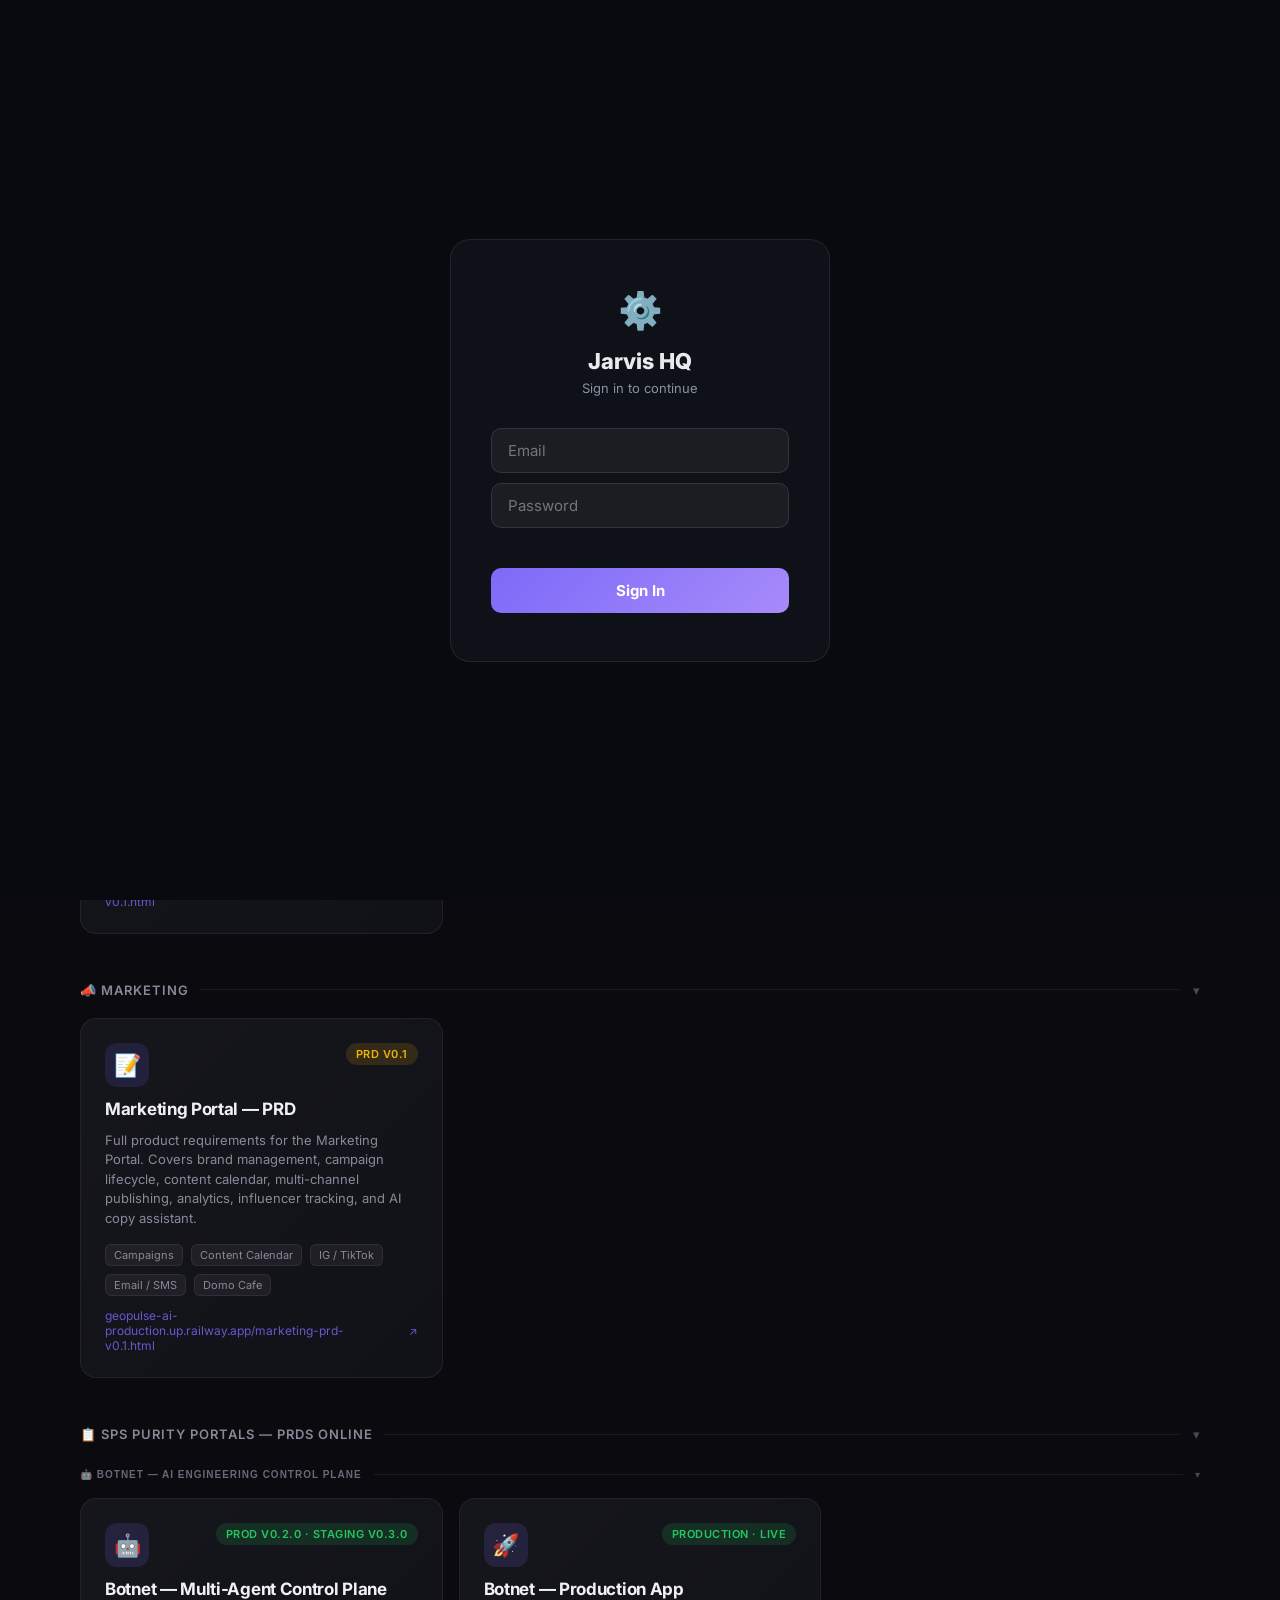
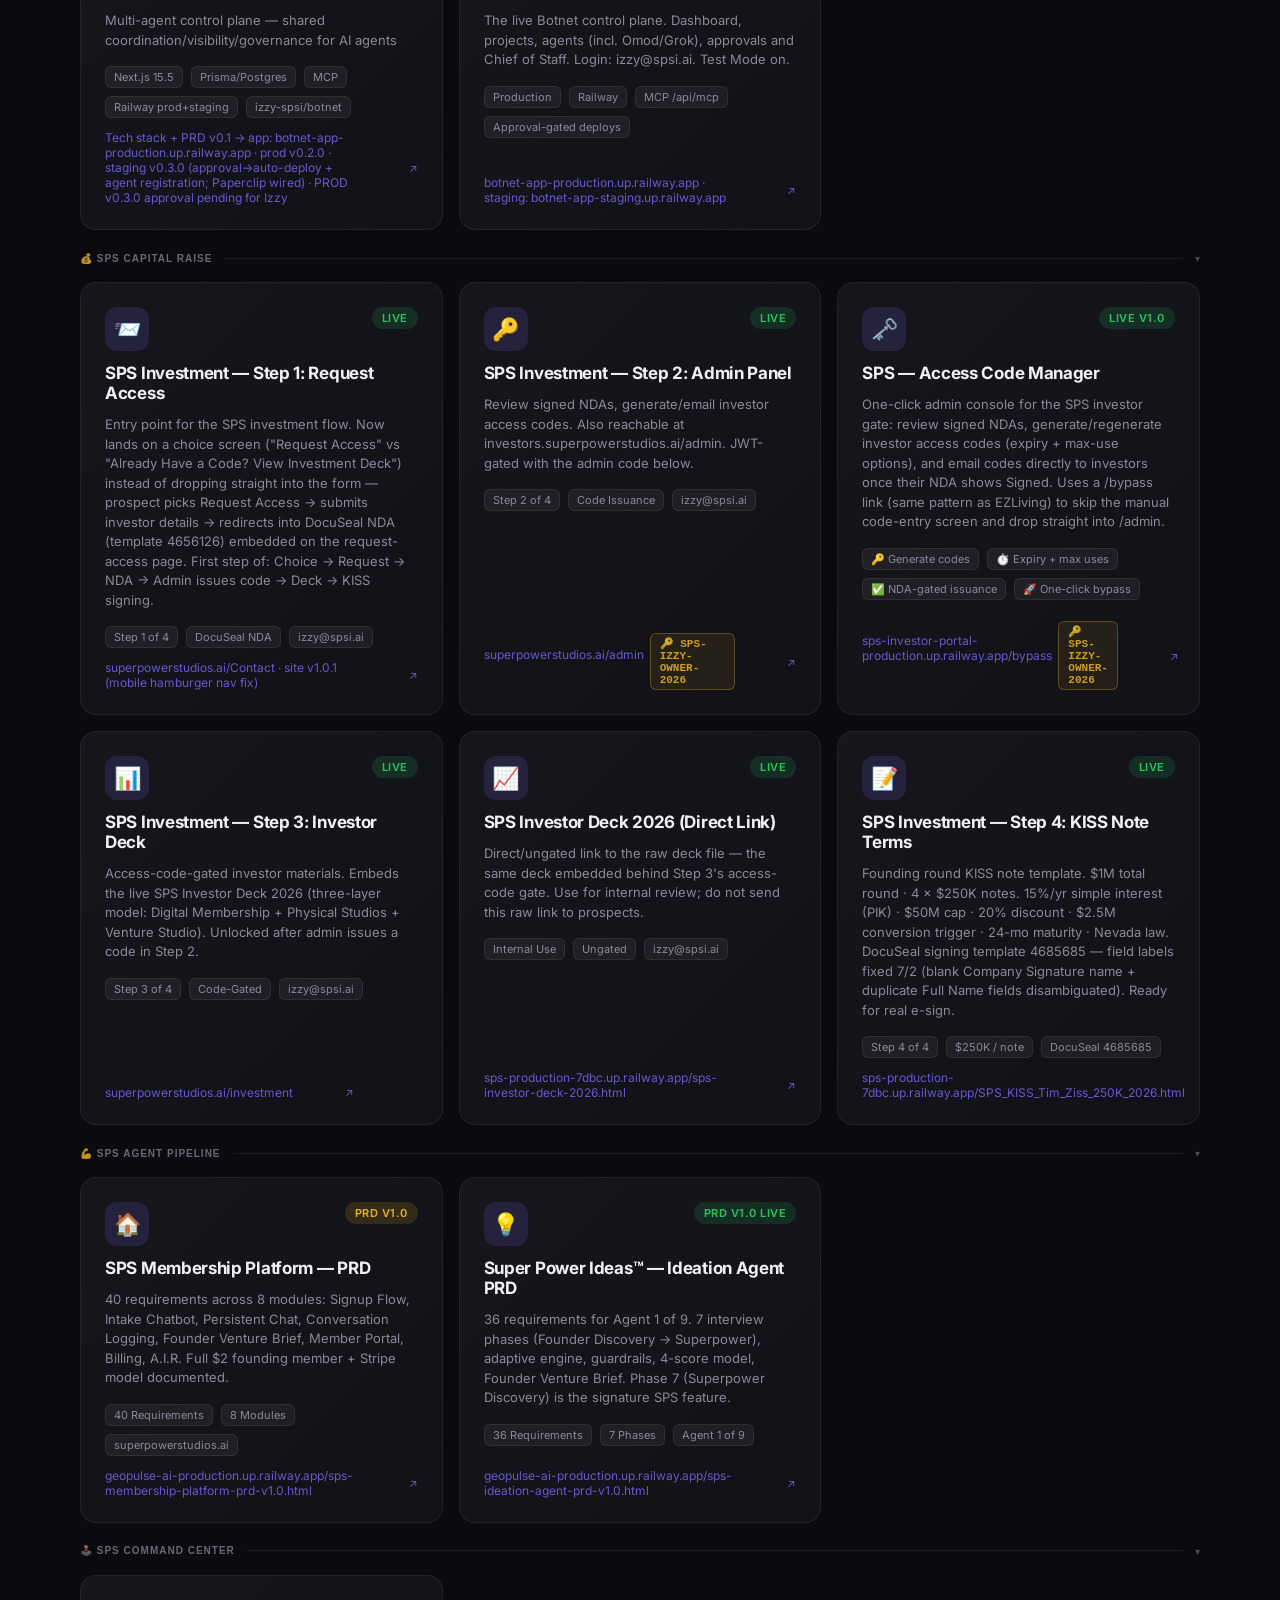
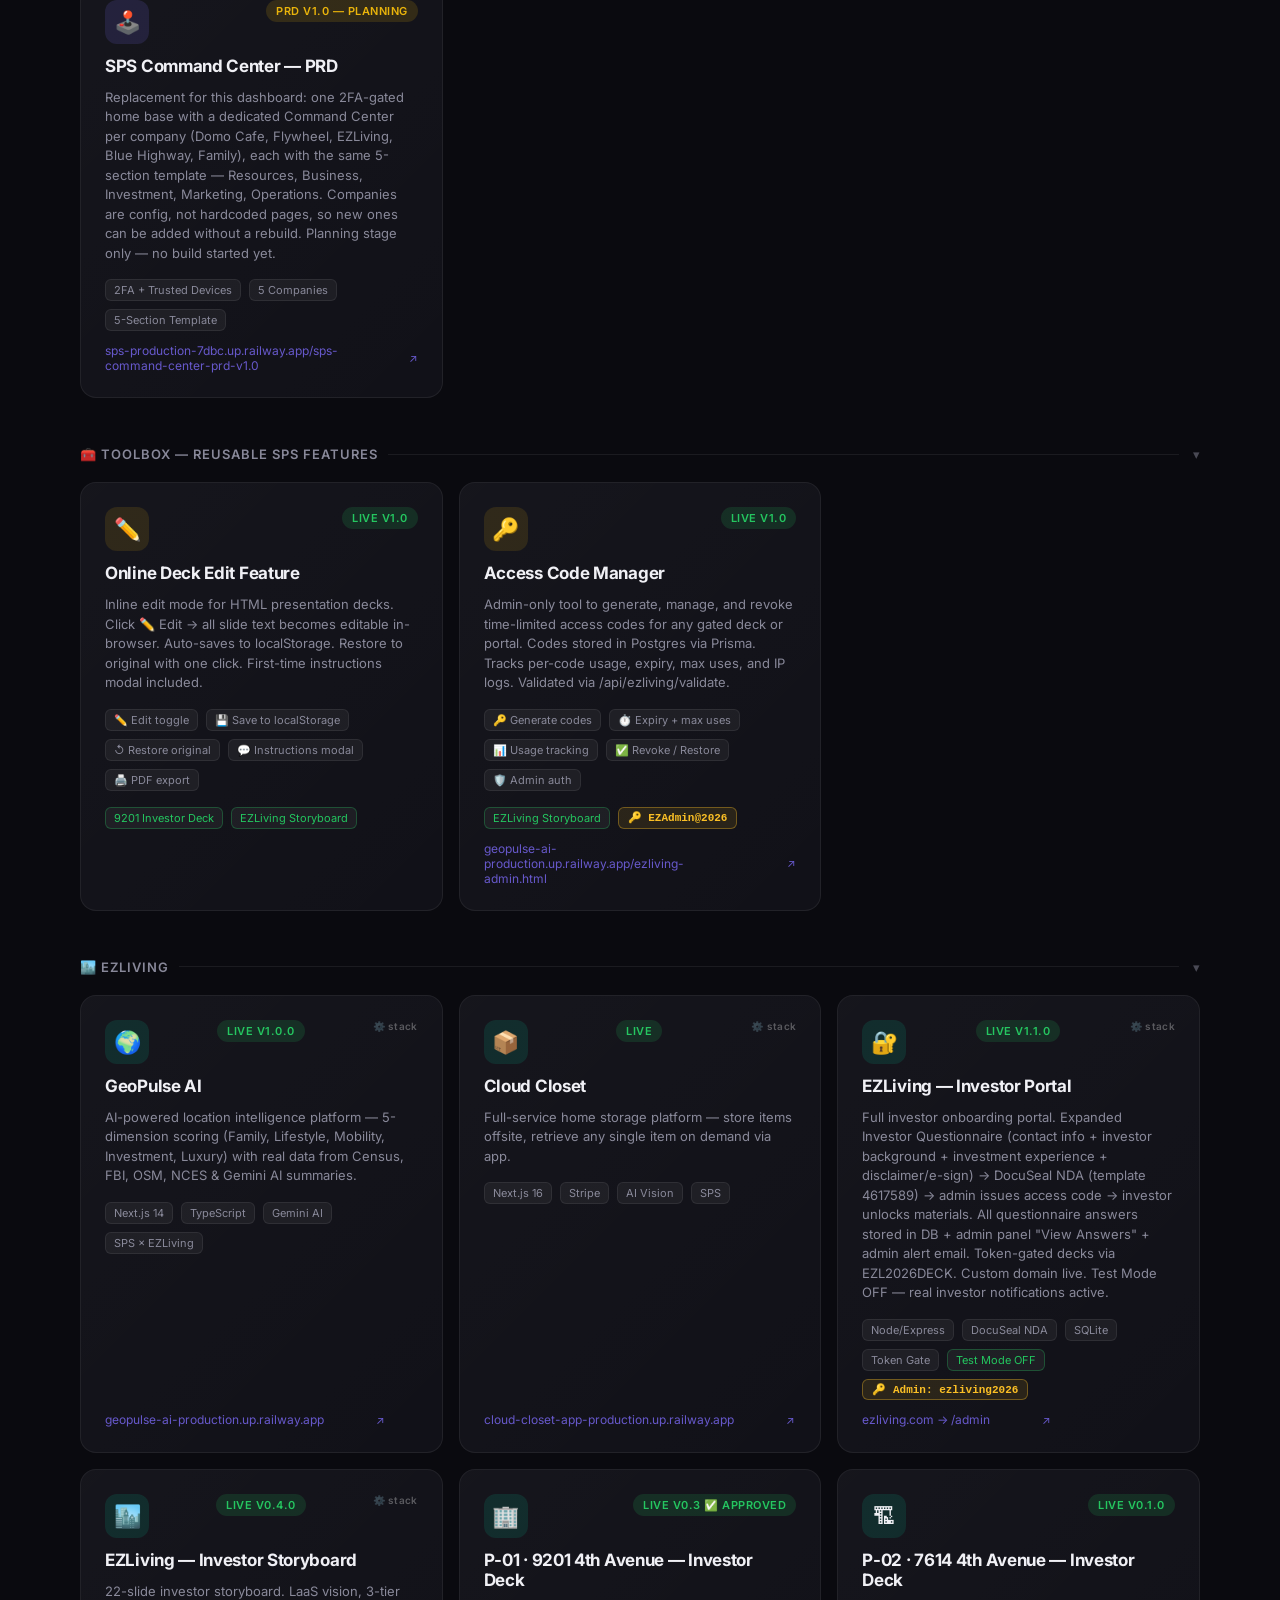
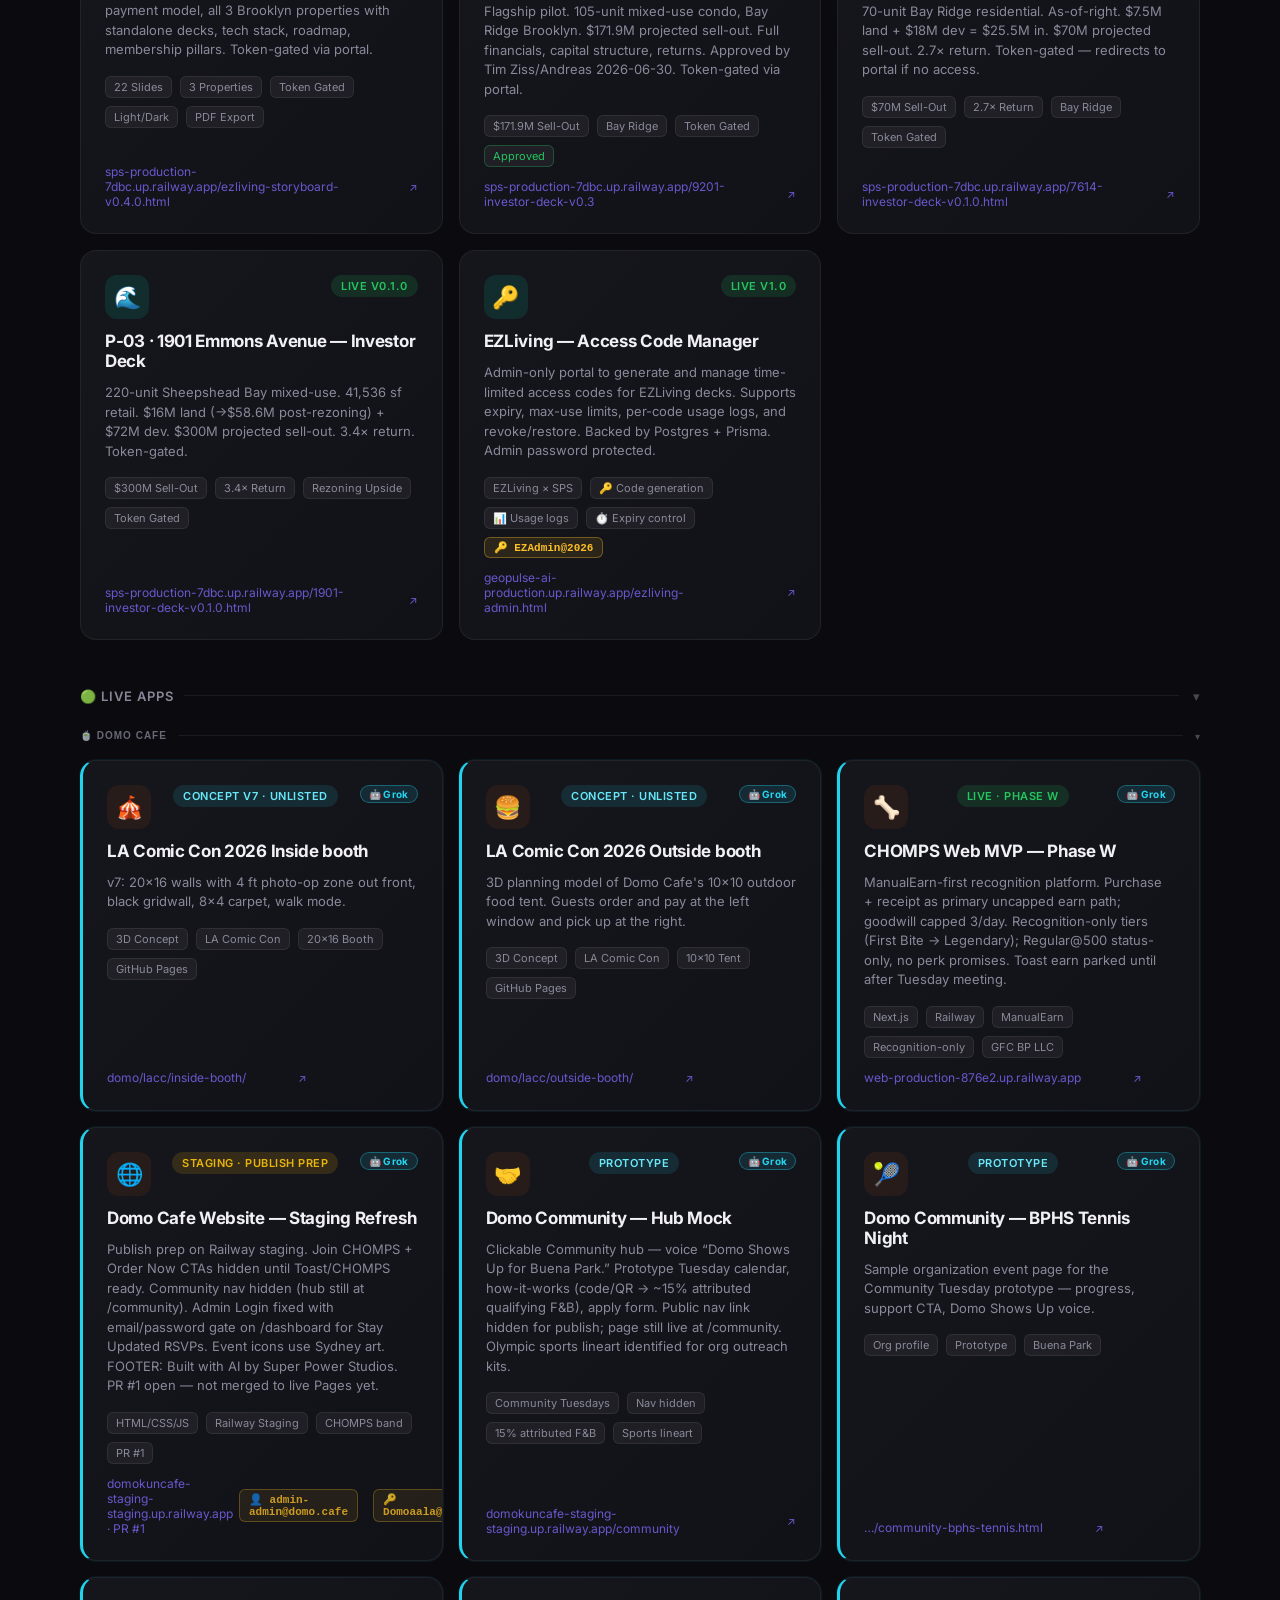
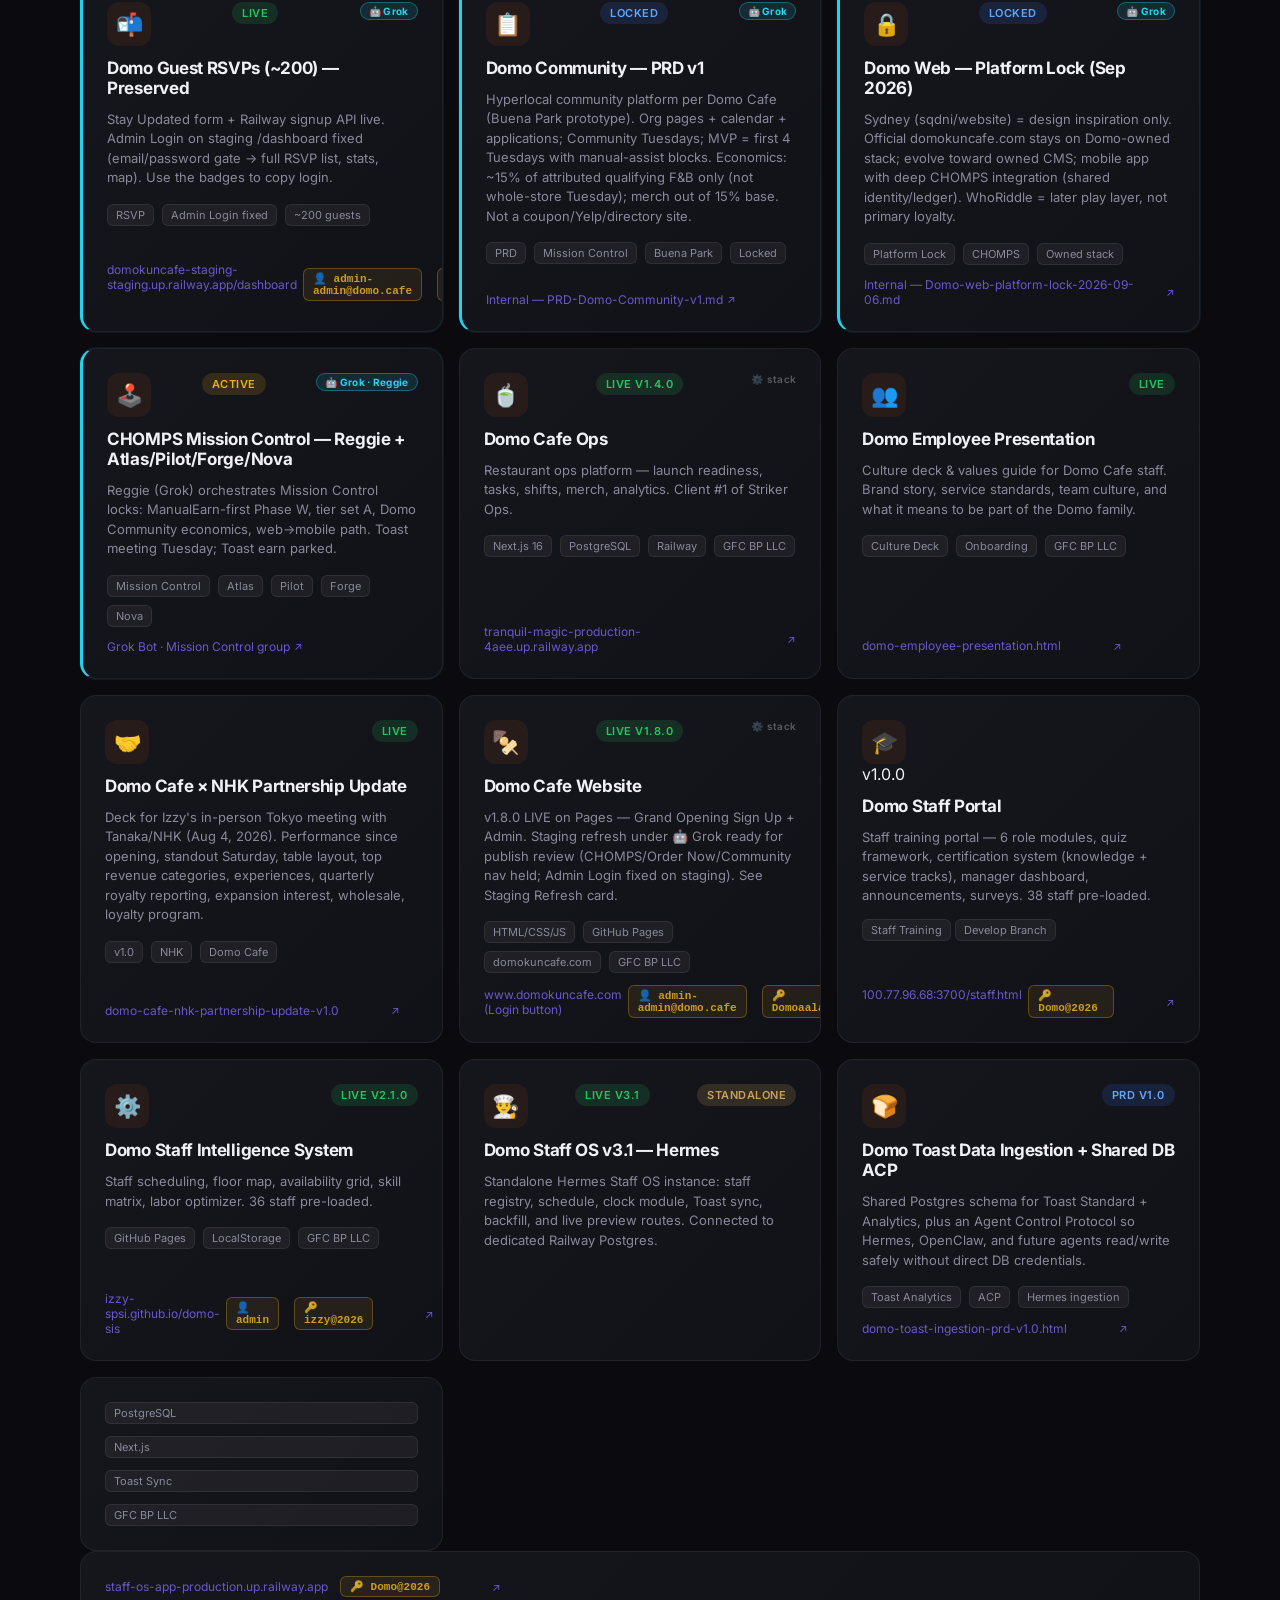
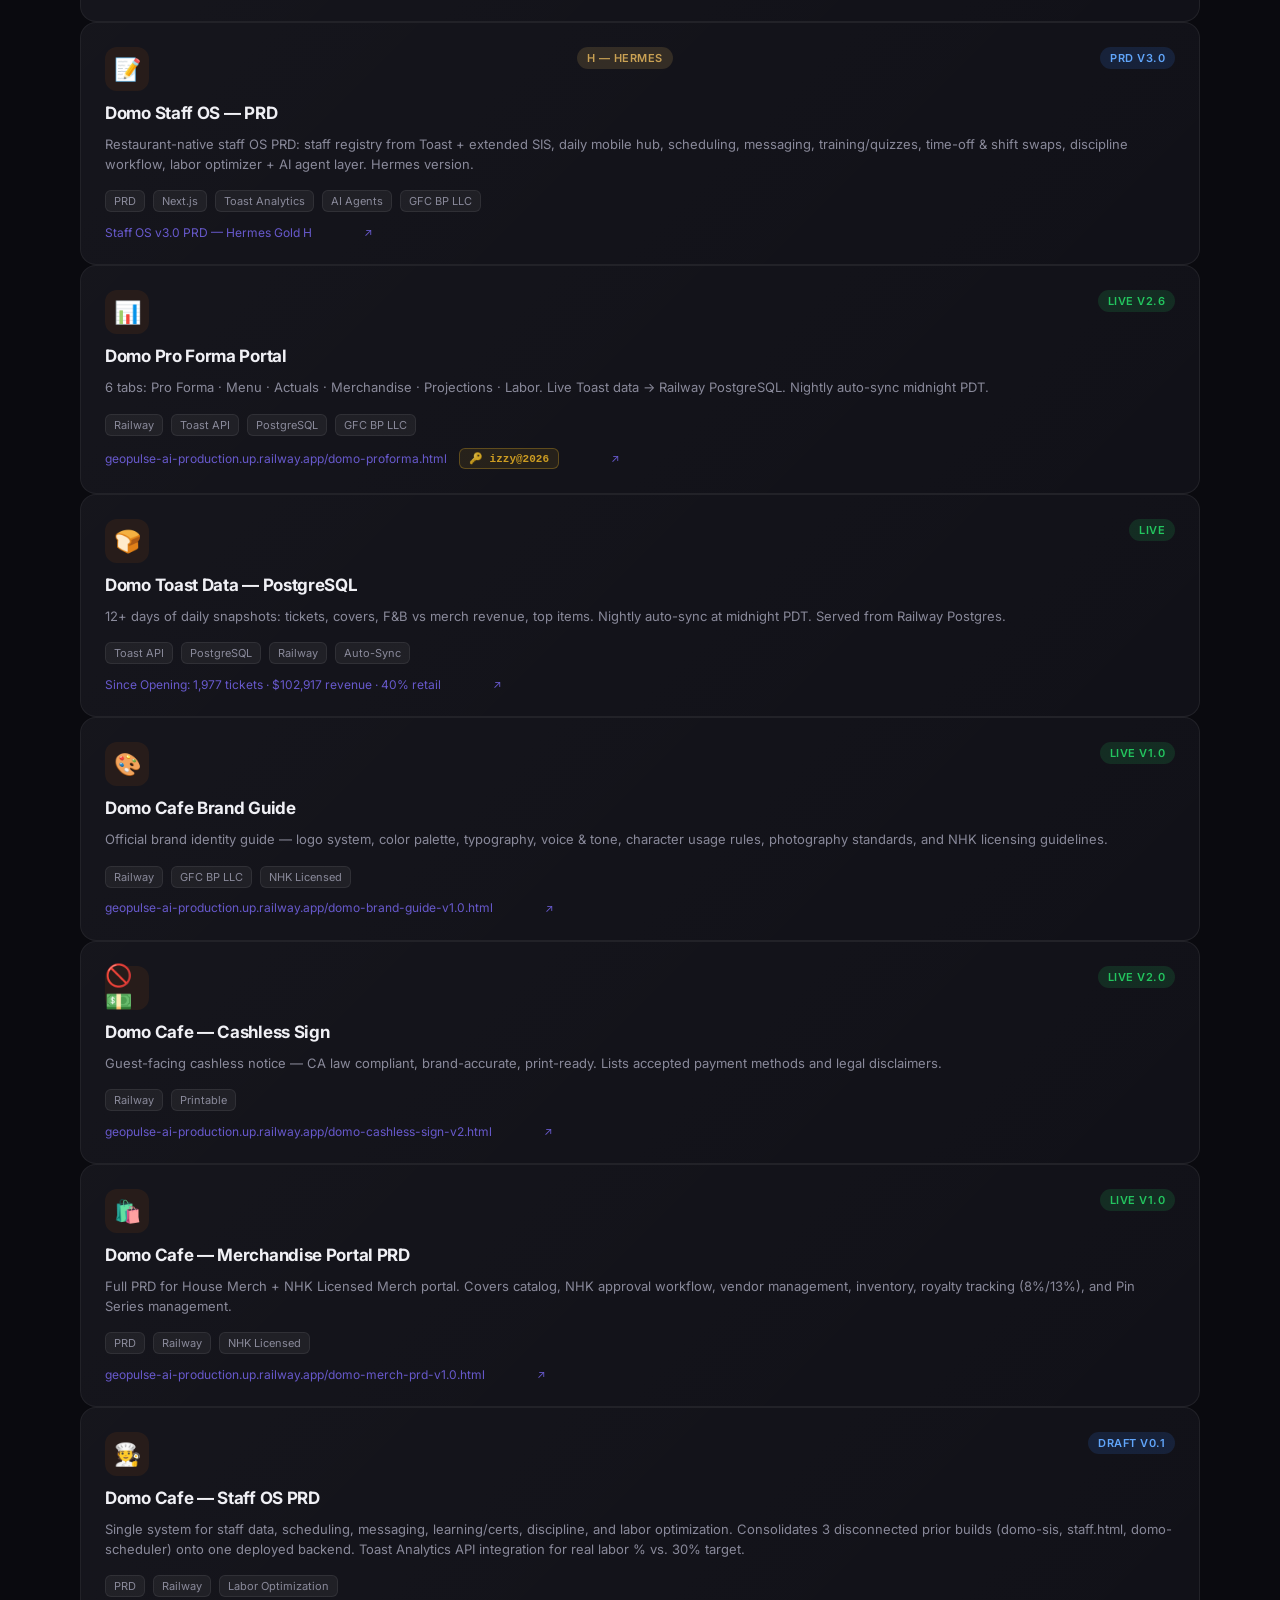
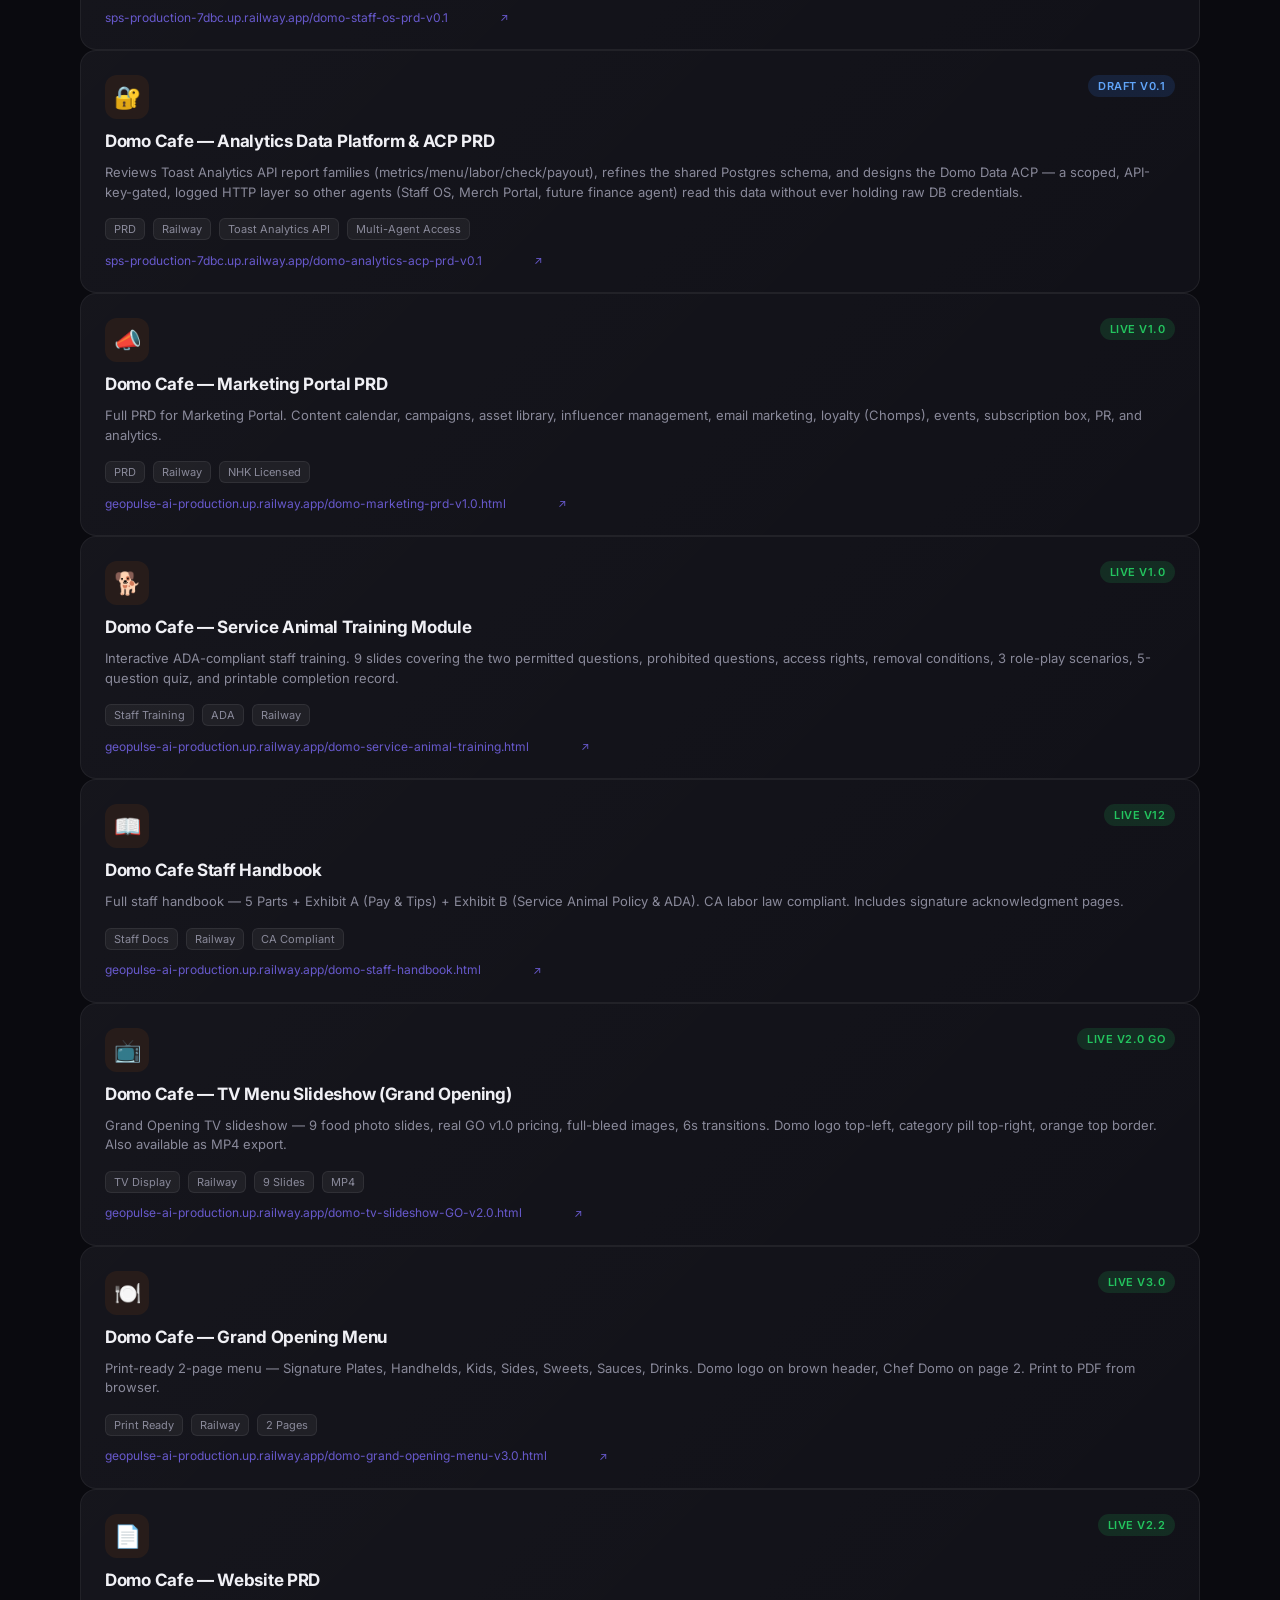
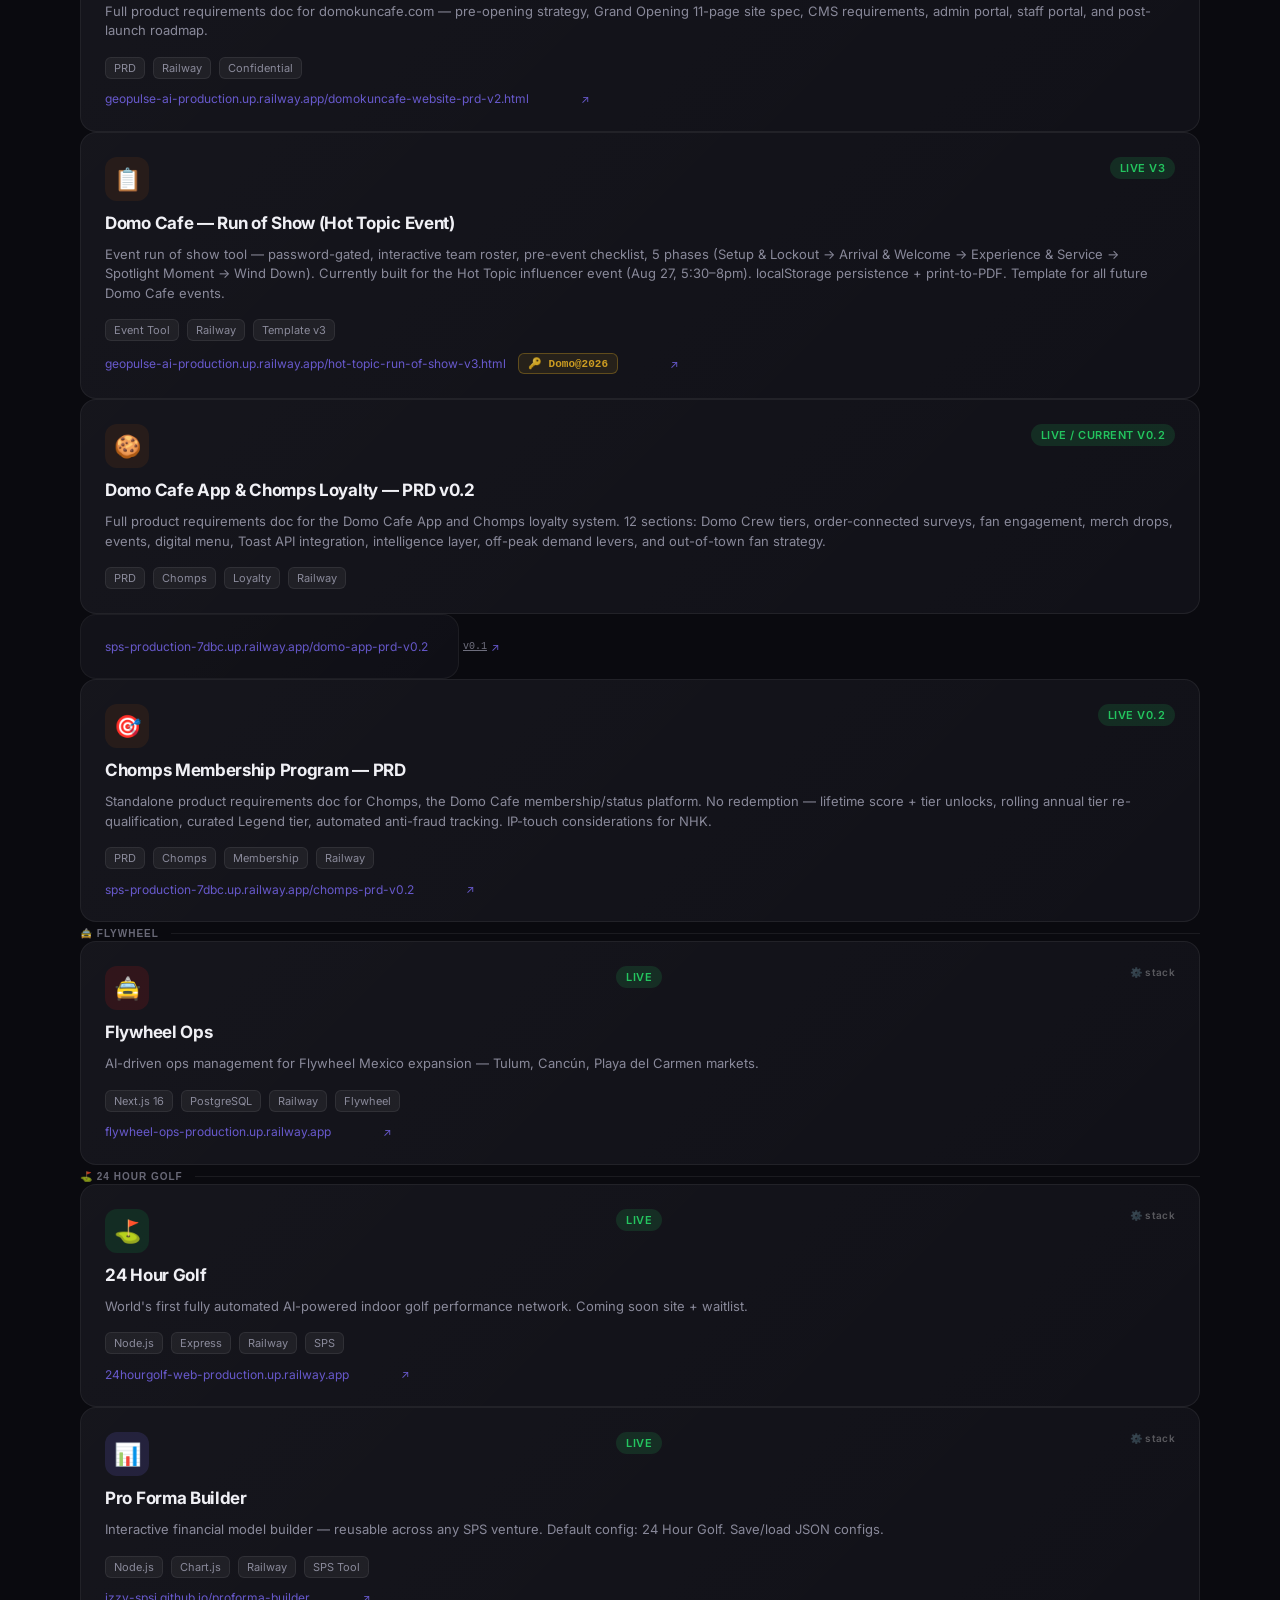
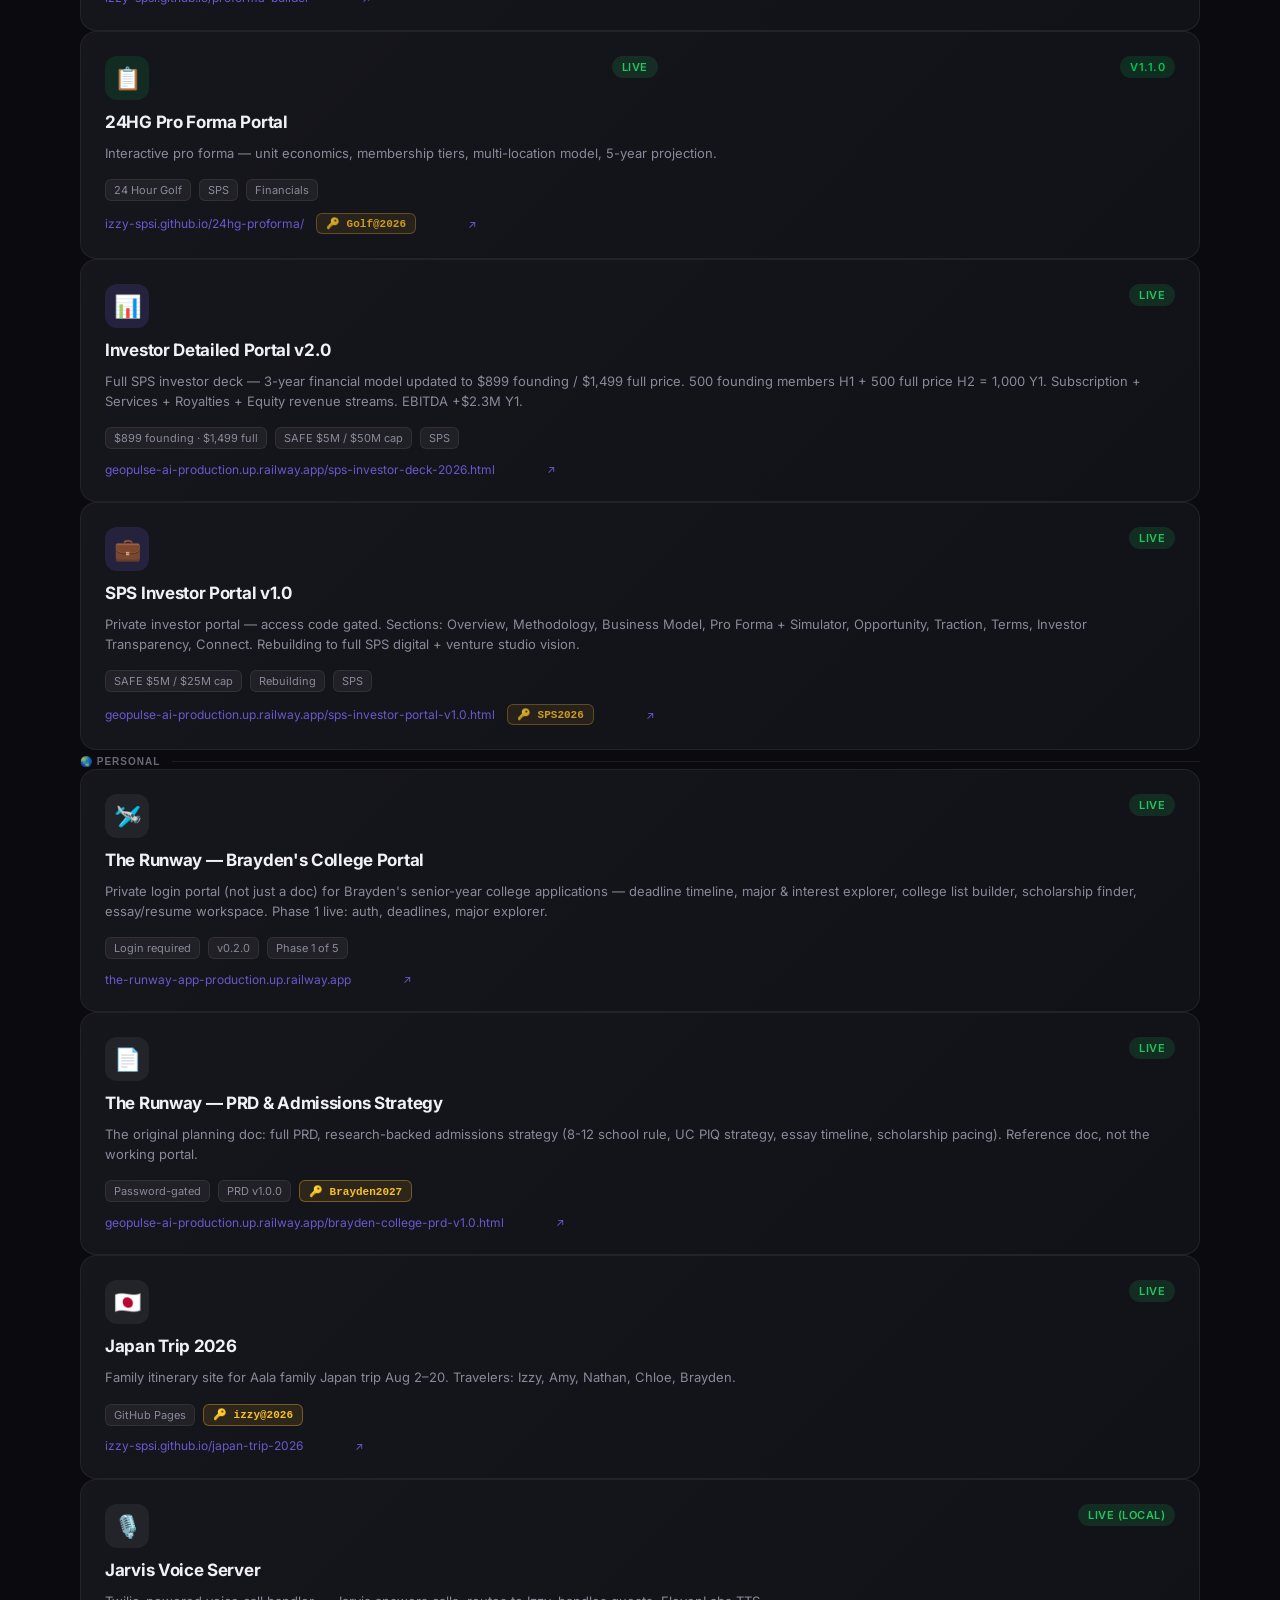
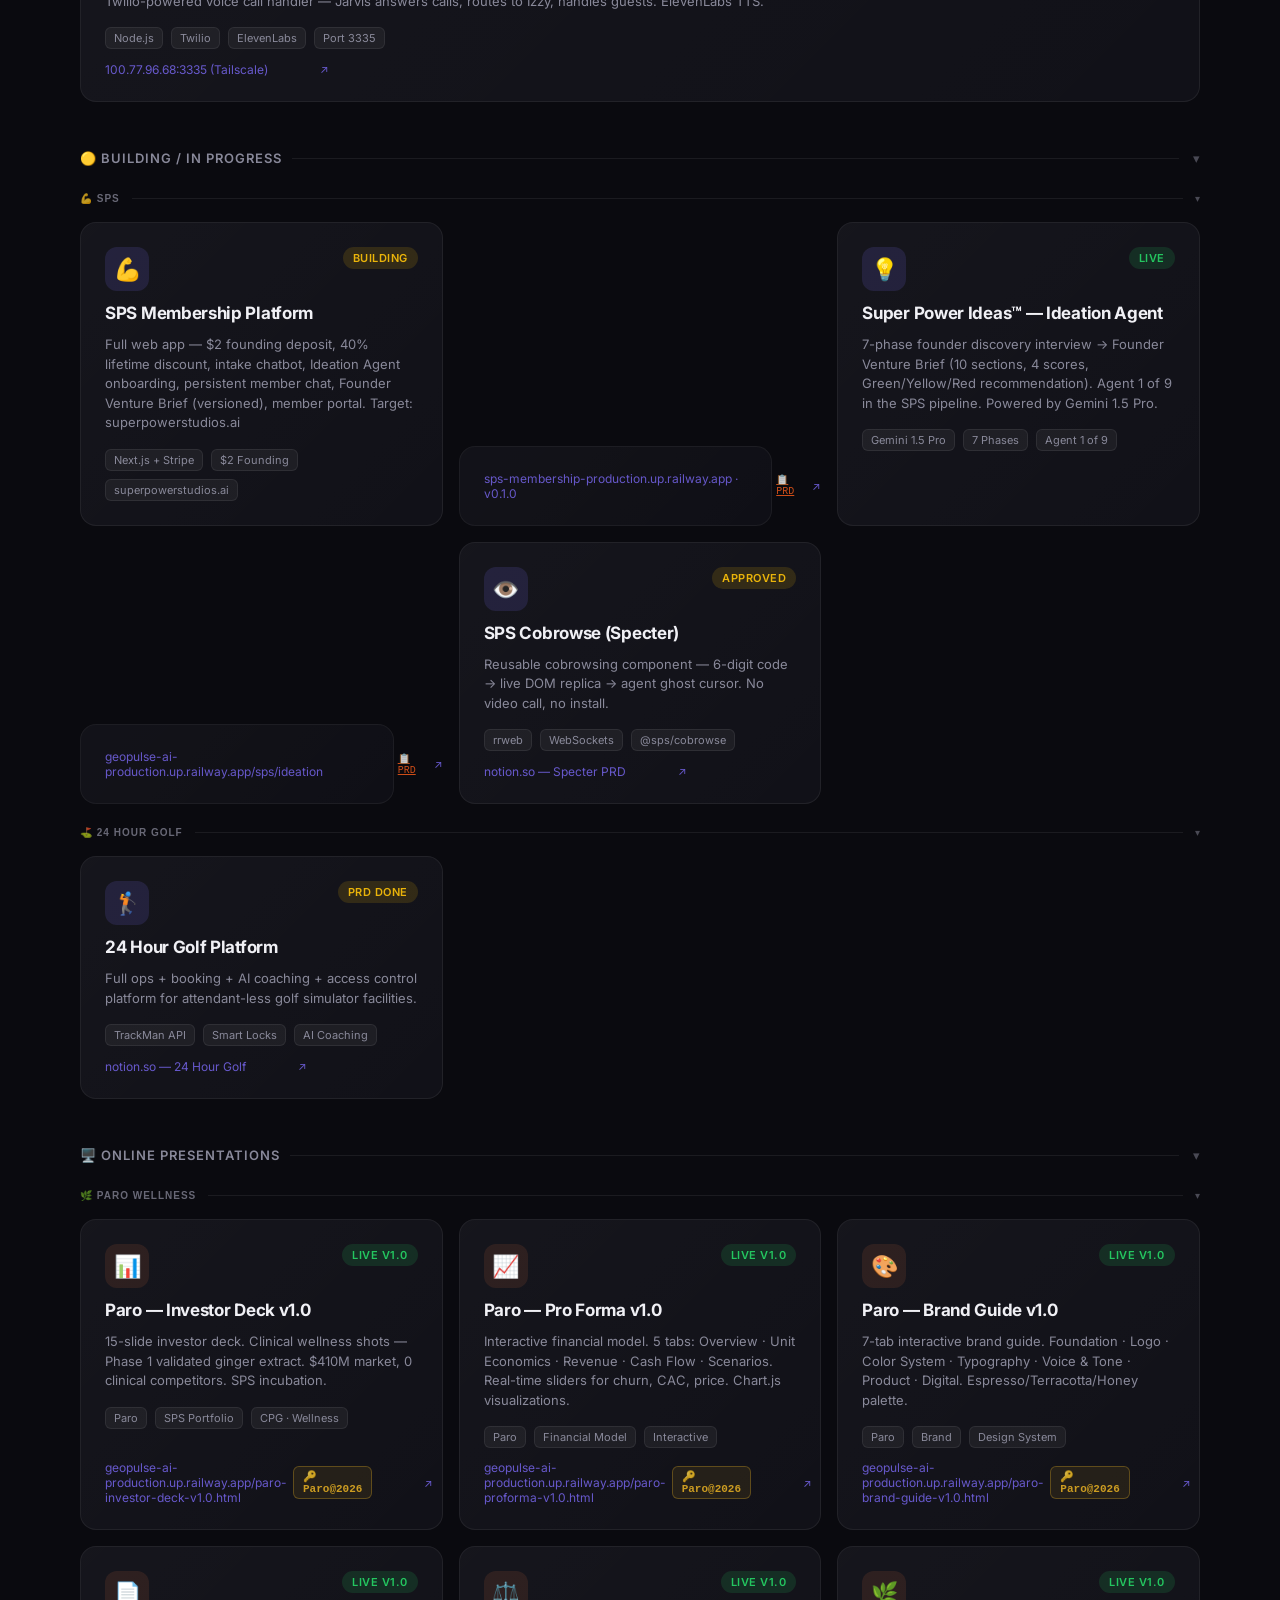
==== index.html @ 57226ca8 "Publish inside-booth v7 (arched Chef Domo window) Replace the inside-booth model with v7 and mark th" ====
<!DOCTYPE html>
<html lang="en">
<head>
  <meta charset="UTF-8" />
  <meta name="viewport" content="width=device-width, initial-scale=1.0" />
  <title>Jarvis HQ — Izzy's Command Center</title>
  <link href="https://fonts.googleapis.com/css2?family=Inter:wght@300;400;500;600;700;800;900&display=swap" rel="stylesheet" />
  <style>
    *, *::before, *::after { box-sizing: border-box; margin: 0; padding: 0; }

    :root {
      --bg: #0a0a0f;
      --surface: #111118;
      --surface2: #16161f;
      --border: rgba(255,255,255,0.07);
      --border-hover: rgba(255,255,255,0.15);
      --text: #f0f0f5;
      --muted: #888899;
      --accent: #7c6af8;
      --green: #22c55e;
      --yellow: #eab308;
      --red: #ef4444;
      --blue: #3b82f6;
    }

    body {
      font-family: 'Inter', sans-serif;
      background: var(--bg);
      color: var(--text);
      min-height: 100vh;
      padding: 0 0 80px;
    }

    /* ─── HEADER ─── */
    header {
      border-bottom: 1px solid var(--border);
      padding: 24px 40px;
      display: flex;
      align-items: center;
      justify-content: space-between;
      position: sticky;
      top: 0;
      background: rgba(10,10,15,0.92);
      backdrop-filter: blur(12px);
      z-index: 100;
    }
    .logo {
      display: flex;
      align-items: center;
      gap: 12px;
    }
    .logo-icon {
      width: 36px; height: 36px;
      background: linear-gradient(135deg, #7c6af8, #a78bfa);
      border-radius: 10px;
      display: flex; align-items: center; justify-content: center;
      font-size: 18px;
    }
    .logo-text { font-size: 18px; font-weight: 700; letter-spacing: -0.3px; }
    .logo-sub { font-size: 12px; color: var(--muted); font-weight: 400; margin-top: 1px; }
    .header-time { font-size: 13px; color: var(--muted); }

    /* ─── HERO ─── */
    .hero {
      padding: 60px 40px 40px;
      max-width: 1200px;
      margin: 0 auto;
    }
    .hero h1 {
      font-size: 42px;
      font-weight: 900;
      letter-spacing: -1.5px;
      line-height: 1.1;
      background: linear-gradient(135deg, #fff 30%, #888);
      -webkit-background-clip: text;
      -webkit-text-fill-color: transparent;
    }
    .hero p {
      font-size: 16px;
      color: var(--muted);
      margin-top: 12px;
    }

    /* ─── STATS BAR ─── */
    .stats {
      max-width: 1200px;
      margin: 0 auto 48px;
      padding: 0 40px;
      display: flex;
      gap: 16px;
      flex-wrap: wrap;
    }
    .stat {
      background: var(--surface);
      border: 1px solid var(--border);
      border-radius: 12px;
      padding: 16px 24px;
      display: flex;
      align-items: center;
      gap: 10px;
    }
    .stat-num { font-size: 22px; font-weight: 800; }
    .stat-label { font-size: 12px; color: var(--muted); text-transform: uppercase; letter-spacing: 0.5px; }

    /* ─── SECTIONS ─── */
    .section {
      max-width: 1200px;
      margin: 0 auto 48px;
      padding: 0 40px;
    }
    .section-header {
      display: flex;
      align-items: center;
      gap: 10px;
      margin-bottom: 20px;
    }
    .section-title {
      font-size: 13px;
      font-weight: 600;
      text-transform: uppercase;
      letter-spacing: 1px;
      color: var(--muted);
    }
    .section-line {
      flex: 1;
      height: 1px;
      background: var(--border);
    }

    /* ─── CARDS ─── */
    .grid {
      display: grid;
      grid-template-columns: repeat(auto-fill, minmax(320px, 1fr));
      gap: 16px;
    }
    .card {
      background: var(--surface);
      border: 1px solid var(--border);
      border-radius: 16px;
      padding: 24px;
      text-decoration: none;
      color: inherit;
      display: flex;
      flex-direction: column;
      gap: 12px;
      transition: border-color 0.2s, transform 0.15s, box-shadow 0.2s;
      cursor: pointer;
      position: relative;
      overflow: hidden;
    }
    .card::before {
      content: '';
      position: absolute;
      inset: 0;
      background: linear-gradient(135deg, rgba(255,255,255,0.02), transparent);
      pointer-events: none;
    }
    .card:hover {
      border-color: var(--border-hover);
      transform: translateY(-2px);
      box-shadow: 0 12px 40px rgba(0,0,0,0.4);
    }
    .card-top {
      display: flex;
      align-items: flex-start;
      justify-content: space-between;
    }
    .card-icon {
      width: 44px; height: 44px;
      border-radius: 12px;
      display: flex; align-items: center; justify-content: center;
      font-size: 22px;
      flex-shrink: 0;
    }
    .badge {
      font-size: 11px;
      font-weight: 600;
      padding: 4px 10px;
      border-radius: 20px;
      text-transform: uppercase;
      letter-spacing: 0.5px;
    }
    .badge-live { background: rgba(34,197,94,0.15); color: #22c55e; }
    .badge-building { background: rgba(234,179,8,0.15); color: #eab308; }
    .badge-planning { background: rgba(59,130,246,0.15); color: #60a5fa; }
    .badge-filed { background: rgba(168,85,247,0.15); color: #c084fc; }
    .badge-doc { background: rgba(255,255,255,0.08); color: var(--muted); }

    .badge-grok { background: rgba(34,211,238,0.15); color: #22d3ee; }
    .badge-prototype { background: rgba(34,211,238,0.12); color: #67e8f9; }
    .agent-chip {
      display: inline-flex; align-items: center; gap: 4px;
      font-size: 10px; font-weight: 700; letter-spacing: 0.3px;
      padding: 2px 8px; border-radius: 999px;
      border: 1px solid transparent; white-space: nowrap;
    }
    .agent-chip.agent-grok {
      background: rgba(34,211,238,0.12);
      color: #22d3ee;
      border-color: rgba(34,211,238,0.35);
    }
    .card.grok {
      border-left: 3px solid #22d3ee;
      box-shadow: 0 0 0 1px rgba(34,211,238,0.08);
    }
    .card.grok:hover {
      box-shadow: 0 8px 28px rgba(34,211,238,0.12), 0 0 0 1px rgba(34,211,238,0.2);
    }


    .card-name {
      font-size: 17px;
      font-weight: 700;
      letter-spacing: -0.3px;
    }
    .card-desc {
      font-size: 13px;
      color: var(--muted);
      line-height: 1.5;
    }
    .card-meta {
      display: flex;
      gap: 8px;
      flex-wrap: wrap;
      margin-top: 4px;
    }
    .tag {
      font-size: 11px;
      color: var(--muted);
      background: rgba(255,255,255,0.05);
      border: 1px solid var(--border);
      padding: 3px 8px;
      border-radius: 6px;
    }
    .copy-badge {
      display: inline-flex; align-items: center; gap: 5px;
      font-size: 11px; font-weight: 600;
      color: #fbbf24;
      background: rgba(251,191,36,0.1);
      border: 1px solid rgba(251,191,36,0.35);
      padding: 3px 9px; border-radius: 6px;
      cursor: pointer; user-select: none;
      transition: all 0.15s; font-family: 'JetBrains Mono', monospace;
    }
    .copy-badge:hover { background: rgba(251,191,36,0.2); border-color: rgba(251,191,36,0.6); }
    .copy-badge.copied { background: rgba(34,197,94,0.15); border-color: rgba(34,197,94,0.5); color: #4ade80; }
    #copy-toast {
      position: fixed; bottom: 28px; left: 50%; transform: translateX(-50%);
      background: #1e1e2e; border: 1px solid rgba(34,197,94,0.4); color: #4ade80;
      padding: 10px 20px; border-radius: 10px; font-size: 13px; font-weight: 600;
      z-index: 9999; opacity: 0; pointer-events: none;
      transition: opacity 0.2s; font-family: 'JetBrains Mono', monospace;
    }
    #copy-toast.show { opacity: 1; }
    .card-url {
      font-size: 12px;
      color: var(--accent);
      margin-top: auto;
      display: flex;
      align-items: center;
      gap: 4px;
      opacity: 0.8;
    }
    .card-url::after { content: '↗'; font-size: 11px; }
    .card:not([href]) { cursor: default; }
    .card:not([href]):hover { transform: none; }
    .stack-chip {
      display: inline-flex; align-items: center; gap: 3px;
      font-size: 10px; font-weight: 600; letter-spacing: 0.3px;
      color: rgba(255,255,255,0.3); text-decoration: none;
      cursor: pointer;
      transition: color 0.15s;
    }
    .stack-chip:hover { color: rgba(255,255,255,0.7); }

    /* ─── COLLAPSIBLE ─── */
    .venture-group {
      cursor: pointer;
      user-select: none;
    }
    .venture-group:hover .venture-label { opacity: 1; color: #e8eaf0; }
    .venture-chevron {
      font-size: 10px;
      color: var(--muted);
      opacity: 0.5;
      transition: transform 0.2s;
      flex-shrink: 0;
    }
    .venture-group.collapsed .venture-chevron { transform: rotate(-90deg); }
    .venture-cards {
      display: contents;
    }
    .venture-cards.collapsed {
      display: none;
    }
    .section-header {
      cursor: pointer;
      user-select: none;
    }
    .section-header:hover .section-title { color: #e8eaf0; }
    .section-chevron {
      font-size: 13px;
      color: var(--muted);
      opacity: 0.5;
      transition: transform 0.2s;
      margin-left: 4px;
    }
    .section-header.collapsed .section-chevron { transform: rotate(-90deg); }
    .section-body.collapsed { display: none; }

    /* ─── SEARCH ─── */
    .search-wrap {
      position: relative;
      flex: 1;
      max-width: 340px;
    }
    .search-input {
      width: 100%;
      background: rgba(255,255,255,0.05);
      border: 1px solid var(--border);
      border-radius: 10px;
      padding: 8px 14px 8px 34px;
      color: var(--text);
      font-size: 13px;
      font-family: 'Inter', sans-serif;
      outline: none;
      transition: border-color 0.2s, background 0.2s;
    }
    .search-input:focus { border-color: var(--accent); background: rgba(124,106,248,0.06); }
    .search-input::placeholder { color: var(--muted); }
    .search-icon {
      position: absolute;
      left: 10px; top: 50%; transform: translateY(-50%);
      font-size: 13px; opacity: 0.35; pointer-events: none;
    }
    .search-hint {
      position: absolute;
      right: 10px; top: 50%; transform: translateY(-50%);
      font-size: 10px; color: var(--muted); opacity: 0.4;
      pointer-events: none;
    }

    /* ─── FILTER BAR ─── */
    .filter-bar {
      max-width: 1200px;
      margin: -16px auto 32px;
      padding: 0 40px;
      display: flex;
      align-items: center;
      gap: 6px;
      flex-wrap: wrap;
    }
    .filter-tab {
      padding: 5px 13px;
      border-radius: 20px;
      border: 1px solid var(--border);
      background: transparent;
      color: var(--muted);
      font-size: 12px;
      font-weight: 600;
      font-family: 'Inter', sans-serif;
      cursor: pointer;
      transition: all 0.15s;
      white-space: nowrap;
    }
    .filter-tab:hover { border-color: var(--border-hover); color: var(--text); }
    .filter-tab.active { background: var(--accent); border-color: var(--accent); color: #fff; }
    .view-controls {
      margin-left: auto;
      display: flex;
      align-items: center;
      gap: 6px;
    }
    .view-btn {
      width: 30px; height: 30px;
      border-radius: 8px;
      border: 1px solid var(--border);
      background: transparent;
      color: var(--muted);
      font-size: 15px;
      cursor: pointer;
      display: flex; align-items: center; justify-content: center;
      transition: all 0.15s;
    }
    .view-btn:hover { border-color: var(--border-hover); color: var(--text); }
    .view-btn.active { background: var(--accent); border-color: var(--accent); color: #fff; }

    /* ─── COMPACT MODE ─── */
    body.compact .card-desc { display: none; }
    body.compact .card-meta { display: none; }
    body.compact .card { padding: 12px 16px; gap: 6px; }
    body.compact .card-icon { width: 30px; height: 30px; font-size: 15px; border-radius: 7px; }
    body.compact .card-name { font-size: 13px; }
    body.compact .card-url { font-size: 11px; }
    body.compact .grid { grid-template-columns: repeat(auto-fill, minmax(230px, 1fr)); gap: 10px; }
    body.compact .stack-chip { display: none; }

    /* ─── PIN ─── */
    .pin-btn {
      position: absolute;
      top: 10px; right: 10px;
      width: 26px; height: 26px;
      border-radius: 7px;
      border: none;
      background: transparent;
      color: rgba(255,255,255,0.18);
      font-size: 12px;
      cursor: pointer;
      display: flex; align-items: center; justify-content: center;
      transition: all 0.15s;
      z-index: 3;
      opacity: 0;
    }
    .card:hover .pin-btn { opacity: 1; }
    .pin-btn:hover { color: #eab308; background: rgba(234,179,8,0.12); }
    .card.pinned .pin-btn { color: #eab308; opacity: 1; }

    /* ─── COPY URL ─── */
    .copy-url-btn {
      font-size: 10px;
      padding: 1px 7px;
      border-radius: 4px;
      border: 1px solid var(--border);
      background: transparent;
      color: var(--muted);
      cursor: pointer;
      font-family: 'Inter', sans-serif;
      transition: all 0.15s;
      opacity: 0;
      flex-shrink: 0;
    }
    .card:hover .copy-url-btn { opacity: 1; }
    .copy-url-btn:hover { border-color: var(--accent); color: var(--accent); }
    .copy-url-btn.copied { color: var(--green); border-color: var(--green); }

    /* ─── PINNED SECTION ─── */
    #pinned-section {
      max-width: 1200px;
      margin: 0 auto 24px;
      padding: 0 40px;
      display: none;
    }
    #pinned-section.has-pins { display: block; }
    .pinned-header {
      display: flex; align-items: center; gap: 10px; margin-bottom: 14px;
    }
    .pinned-title {
      font-size: 12px; font-weight: 700; text-transform: uppercase;
      letter-spacing: 1px; color: #eab308; opacity: 0.85; white-space: nowrap;
    }
    .pinned-line { flex: 1; height: 1px; background: rgba(234,179,8,0.18); }
    #pinned-grid {
      display: grid;
      grid-template-columns: repeat(auto-fill, minmax(300px, 1fr));
      gap: 14px;
    }

    /* ─── FILTER HELPERS ─── */
    .card.hidden { display: none !important; }
    .venture-group.vg-hidden { display: none !important; }
    .venture-cards.vc-hidden { display: none !important; }
    .section.sec-hidden { display: none !important; }
    #no-results { display: none; text-align: center; padding: 80px 40px; color: var(--muted); font-size: 15px; }
    #no-results.visible { display: block; }

    /* ─── VENTURE COLORS ─── */
    .flywheel .card-icon { background: rgba(204,26,26,0.15); }
    .domo .card-icon { background: rgba(139,69,19,0.15); }
    .sps .card-icon { background: rgba(124,106,248,0.15); }
    .bh .card-icon { background: rgba(59,130,246,0.15); }
    .golf .card-icon { background: rgba(0,200,83,0.12); }
    .personal .card-icon { background: rgba(255,255,255,0.06); }
    .ezliving .card-icon { background: rgba(0,180,140,0.15); }
    .paro .card-icon { background: rgba(184,92,56,0.15); }
    .toolbox .card-icon { background: rgba(234,179,8,0.12); }
    .merch .card-icon { background: rgba(236,72,153,0.13); }
    .marketing .card-icon { background: rgba(99,102,241,0.15); }
    /* VENTURE SUB-GROUPS */
    .venture-group {
      grid-column: 1 / -1;
      display: flex;
      align-items: center;
      gap: 12px;
      padding: 6px 0 2px;
    }
    .venture-label {
      font-family: 'Space Grotesk', sans-serif;
      font-size: 10px;
      font-weight: 700;
      text-transform: uppercase;
      letter-spacing: 1px;
      color: var(--muted);
      white-space: nowrap;
      opacity: 0.75;
      transition: color 0.15s, opacity 0.15s;
    }
    .venture-line {
      flex: 1;
      height: 1px;
      background: var(--border);
    }

    /* ─── FOOTER ─── */
    footer {
      max-width: 1200px;
      margin: 60px auto 0;
      padding: 0 40px;
      border-top: 1px solid var(--border);
      padding-top: 24px;
      display: flex;
      justify-content: space-between;
      align-items: center;
    }
    footer p { font-size: 12px; color: var(--muted); }

    /* ─── TABLET (768px) ─── */
    @media (max-width: 768px) {
      /* Header: 2-row layout */
      header {
        padding: 12px 16px;
        flex-wrap: wrap;
        gap: 10px;
      }
      .logo-sub { display: none; }
      .logo-text { font-size: 16px; }
      .logo-icon { width: 30px; height: 30px; font-size: 15px; }
      .search-wrap {
        order: 3;
        max-width: 100%;
        width: 100%;
        flex: none;
      }
      .search-hint { display: none !important; }
      header > div:last-child { gap: 12px; }
      .header-time { display: none; }

      /* Hero */
      .hero { padding: 28px 16px 20px; }
      .hero h1 { font-size: 26px; letter-spacing: -0.8px; }
      .hero p { font-size: 14px; margin-top: 8px; }

      /* Stats: 2x2 grid */
      .stats {
        padding: 0 16px;
        display: grid;
        grid-template-columns: 1fr 1fr;
        gap: 10px;
        margin-bottom: 24px;
      }
      .stat { padding: 12px 16px; }
      .stat-num { font-size: 20px; }

      /* Filter bar: horizontal scroll */
      .filter-bar {
        padding: 0 16px;
        flex-wrap: nowrap;
        overflow-x: auto;
        -webkit-overflow-scrolling: touch;
        scrollbar-width: none;
        margin-bottom: 20px;
        gap: 6px;
      }
      .filter-bar::-webkit-scrollbar { display: none; }
      .filter-tab { flex-shrink: 0; }
      .view-controls { flex-shrink: 0; }

      /* Pinned + sections */
      #pinned-section { padding: 0 16px; }
      #pinned-grid { grid-template-columns: 1fr; }
      .section { padding: 0 16px; margin-bottom: 32px; }

      /* Grid: 1 column */
      .grid { grid-template-columns: 1fr; gap: 10px; }
      body.compact .grid { grid-template-columns: 1fr 1fr; gap: 8px; }

      /* Cards: tighter */
      .card { padding: 16px; border-radius: 12px; }
      .card-name { font-size: 15px; }
      .card-desc { font-size: 12px; }
      .card-url { font-size: 11px; }

      /* Always show pin + copy on touch (no hover) */
      .pin-btn { opacity: 0.4; }
      .card.pinned .pin-btn { opacity: 1; }
      .copy-url-btn { opacity: 0.5; }

      /* Section headers: bigger tap targets */
      .section-header { padding: 6px 0; }
      .section-title { font-size: 12px; }

      /* Footer */
      footer { padding: 0 16px; padding-top: 20px; flex-direction: column; gap: 6px; text-align: center; }
    }

    /* ─── MOBILE (480px) ─── */
    @media (max-width: 480px) {
      .hero h1 { font-size: 22px; }
      body.compact .grid { grid-template-columns: 1fr; }
      .card-meta { gap: 5px; }
      .tag { font-size: 10px; padding: 2px 6px; }
      .badge { font-size: 10px; padding: 3px 8px; }
      .card-icon { width: 36px; height: 36px; font-size: 18px; }
      .stats { grid-template-columns: 1fr 1fr; }
      .stat-num { font-size: 18px; }
      .stat-label { font-size: 10px; }
    }
  </style>
</head>
<body>

<!-- AUTH GATE -->
<div id="authGate" style="display:flex;position:fixed;inset:0;z-index:9999;background:#080a0f;align-items:center;justify-content:center;">
  <div style="background:#0e1117;border:1px solid rgba(255,255,255,0.08);border-radius:20px;padding:48px 40px;width:100%;max-width:380px;text-align:center;">
    <div style="font-size:36px;margin-bottom:16px;">⚙️</div>
    <div style="font-size:22px;font-weight:800;color:#e8eaf0;margin-bottom:6px;">Jarvis HQ</div>
    <div style="font-size:13px;color:#8891a4;margin-bottom:32px;">Sign in to continue</div>
    <input id="authUser" type="email" placeholder="Email" onkeydown="if(event.key==='Enter')document.getElementById('authInput').focus()" style="width:100%;padding:12px 16px;background:rgba(255,255,255,0.05);border:1px solid rgba(255,255,255,0.1);border-radius:10px;color:#e8eaf0;font-size:15px;outline:none;font-family:Inter,sans-serif;margin-bottom:10px;" />
    <input id="authInput" type="password" placeholder="Password" onkeydown="if(event.key==='Enter')checkAuth()" style="width:100%;padding:12px 16px;background:rgba(255,255,255,0.05);border:1px solid rgba(255,255,255,0.1);border-radius:10px;color:#e8eaf0;font-size:15px;outline:none;font-family:Inter,sans-serif;margin-bottom:12px;" />
    <div id="authError" style="color:#ef4444;font-size:12px;margin-bottom:12px;min-height:16px;"></div>
    <button onclick="checkAuth()" style="width:100%;padding:13px;background:linear-gradient(135deg,#7c6af8,#a78bfa);border:none;border-radius:10px;color:#fff;font-size:15px;font-weight:700;cursor:pointer;font-family:Inter,sans-serif;">Sign In</button>
  </div>
</div>
<script>
  (function(){
    var gate = document.getElementById('authGate');
    if(localStorage.getItem('jhq_auth')==='ok'){gate.style.display='none';return;}
    gate.style.display='flex';
    document.getElementById('authUser').focus();
  })();
  function doLogout(){
    localStorage.removeItem('jhq_auth');
    localStorage.removeItem('j_sso');
    document.getElementById('authGate').style.display='flex';
    document.getElementById('authUser').value='';
    document.getElementById('authInput').value='';
    document.getElementById('authUser').focus();
  }
  function checkAuth(){
    var user = document.getElementById('authUser').value.trim().toLowerCase();
    var pass = document.getElementById('authInput').value.trim().toLowerCase();
    if(user==='izzy@spsi.ai' && pass==='izzy@2026'){
      localStorage.setItem('jhq_auth','ok');
      localStorage.setItem('j_sso','JARVIS_SSO_2026');
      document.getElementById('authGate').style.display='none';
    } else {
      document.getElementById('authError').textContent='Incorrect email or password';
      document.getElementById('authInput').value='';
      document.getElementById('authInput').focus();
    }
  }
</script>

<header>
  <a class="logo" href="index.html" style="text-decoration:none;color:inherit;">
    <div class="logo-icon">⚙️</div>
    <div>
      <div class="logo-text">Jarvis HQ</div>
      <div class="logo-sub">Izzy Aala · Command Center · <span style="color:var(--accent);font-weight:600;">v1.1.2</span></div>
    </div>
  </a>
  <div class="search-wrap">
    <span class="search-icon">🔍</span>
    <input class="search-input" id="searchInput" type="text" placeholder="Search projects..." autocomplete="off" />
    <span class="search-hint" id="searchHint">/</span>
  </div>
  <div style="display:flex;align-items:center;gap:20px;">
    <a href="labs.html" style="font-size:13px;font-weight:600;color:#a78bfa;text-decoration:none;display:flex;align-items:center;gap:6px;">⚗️ Labs <span style="background:linear-gradient(135deg,#7c6af8,#a78bfa);color:white;font-size:10px;font-weight:700;padding:2px 7px;border-radius:20px;">NEW</span></a>
    <button onclick="doLogout()" style="font-size:12px;font-weight:600;padding:6px 14px;border-radius:8px;border:1px solid rgba(255,255,255,0.12);background:transparent;color:#8891a4;cursor:pointer;font-family:Inter,sans-serif;transition:all 0.15s;">⎋ Logout</button>
    <button id="editModeBtn" onclick="toggleEditMode()" style="font-size:12px;font-weight:600;padding:6px 14px;border-radius:8px;border:1px solid rgba(255,255,255,0.12);background:transparent;color:#8891a4;cursor:pointer;font-family:Inter,sans-serif;transition:all 0.15s;display:flex;align-items:center;gap:6px;">&#9998; Edit</button>
    <div class="header-time" id="clock"></div>
  </div>
</header>

<div class="hero">
  <h1>Everything<br>I've built for you.</h1>
  <p>All your live apps, platforms, docs, and patents — one place.</p>
  <p style="margin-top:10px;font-size:12px;color:#8891a4;">🔐 Login: <span style="color:#e8eaf0;">izzy@spsi.ai</span> / <span style="color:#e8eaf0;">izzy@2026</span></p>
</div>

<div class="stats">
  <div class="stat">
    <div>
      <div class="stat-num" style="color:#22c55e">8</div>
      <div class="stat-label">Live Apps</div>
    </div>
  </div>
  <div class="stat">
    <div>
      <div class="stat-num" style="color:#eab308">5</div>
      <div class="stat-label">In Progress</div>
    </div>
  </div>
  <div class="stat">
    <div>
      <div class="stat-num" style="color:#a78bfa">2</div>
      <div class="stat-label">Patents Filed</div>
    </div>
  </div>
  <div class="stat">
    <div>
      <div class="stat-num" style="color:#fff">5</div>
      <div class="stat-label">Ventures</div>
    </div>
  </div>
</div>

<!-- FILTER BAR -->
<div class="filter-bar">
  <button class="filter-tab active" data-filter="all">All</button>
  <button class="filter-tab" data-filter="domo">🍵 Domo</button>
  <button class="filter-tab" data-filter="grok" style="border-color:rgba(34,211,238,0.35);color:#22d3ee;">🤖 Grok</button>
  <button class="filter-tab" data-filter="flywheel">🚖 Flywheel</button>
  <button class="filter-tab" data-filter="sps">💪 SPS</button>
  <button class="filter-tab" data-filter="golf">⛳ Golf</button>
  <button class="filter-tab" data-filter="bh">🚤 Blue Hwy</button>
  <button class="filter-tab" data-filter="paro">🌿 Paro</button>
  <button class="filter-tab" data-filter="ezliving">🏙️ EZLiving</button>
  <button class="filter-tab" data-filter="personal">🌏 Personal</button>
  <button class="filter-tab" data-filter="merch">🛒 Merch</button>
  <button class="filter-tab" data-filter="marketing">📣 Marketing</button>
  <button class="filter-tab" data-filter="toolbox">🧰 Toolbox</button>
  <div class="view-controls">
    <button class="view-btn active" id="cardViewBtn" title="Card view">⊞</button>
    <button class="view-btn" id="compactViewBtn" title="Compact view">☰</button>
  </div>
</div>

<!-- PINNED -->
<div id="pinned-section">
  <div class="pinned-header">
    <div class="pinned-title">⭐ Pinned</div>
    <div class="pinned-line"></div>
  </div>
  <div id="pinned-grid"></div>
</div>

<div id="no-results">No projects match your search.</div>

<!-- MERCH -->
<div class="section">
  <div class="section-header">
    <div class="section-title">🛒 Merchandise</div>
    <div class="section-line"></div>
  </div>
  <div class="grid">

    <a class="card merch" href="https://geopulse-ai-production.up.railway.app/merch-prd-v0.1.html" target="_blank">
      <div class="card-top">
        <div class="card-icon">📝</div>
        <span class="badge badge-building">PRD v0.1</span>
      </div>
      <div class="card-name">Merchandise Portal — PRD</div>
      <div class="card-desc">Full product requirements for House Merch + NHK Licensed Merch. Covers workflow (Concept → NHK Approval → Production → Fulfillment), portal features, integrations, royalty tracking, and MVP scope.</div>
      <div class="card-meta">
        <span class="tag">House Merch</span>
        <span class="tag">NHK Licensed</span>
        <span class="tag">Royalty Tracker</span>
        <span class="tag">Domo Cafe</span>
      </div>
      <div class="card-url">geopulse-ai-production.up.railway.app/merch-prd-v0.1.html</div>
    </a>

  </div>
</div>

<!-- MARKETING -->
<div class="section">
  <div class="section-header">
    <div class="section-title">📣 Marketing</div>
    <div class="section-line"></div>
  </div>
  <div class="grid">

    <a class="card marketing" href="https://geopulse-ai-production.up.railway.app/marketing-prd-v0.1.html" target="_blank">
      <div class="card-top">
        <div class="card-icon">📝</div>
        <span class="badge badge-building">PRD v0.1</span>
      </div>
      <div class="card-name">Marketing Portal — PRD</div>
      <div class="card-desc">Full product requirements for the Marketing Portal. Covers brand management, campaign lifecycle, content calendar, multi-channel publishing, analytics, influencer tracking, and AI copy assistant.</div>
      <div class="card-meta">
        <span class="tag">Campaigns</span>
        <span class="tag">Content Calendar</span>
        <span class="tag">IG / TikTok</span>
        <span class="tag">Email / SMS</span>
        <span class="tag">Domo Cafe</span>
      </div>
      <div class="card-url">geopulse-ai-production.up.railway.app/marketing-prd-v0.1.html</div>
    </a>

  </div>
</div>

<!-- SPS PURITY PORTALS -->
<div class="section">
  <div class="section-header">
    <div class="section-title">📋 SPS Purity Portals — PRDs Online</div>
    <div class="section-line"></div>
  </div>
  <div class="grid">

    <div class="venture-group"><span class="venture-label">🤖 Botnet — AI Engineering Control Plane</span><div class="venture-line"></div></div>

    <a class="card sps" href="https://geopulse-ai-production.up.railway.app/botnet-prd-v0.1.html" target="_blank">
      <div class="card-top">
        <div class="card-icon">🤖</div>
        <span class="badge badge-live">prod v0.2.0 · staging v0.3.0</span>
      </div>
      <div class="card-name">Botnet — Multi-Agent Control Plane</div>
      <div class="card-desc">Multi-agent control plane — shared coordination/visibility/governance for AI agents</div>
      <div class="card-meta">
        <span class="tag">Next.js 15.5</span>
        <span class="tag">Prisma/Postgres</span>
        <span class="tag">MCP</span>
        <span class="tag">Railway prod+staging</span>
        <span class="tag">izzy-spsi/botnet</span>
      </div>
      <div class="card-url">Tech stack + PRD v0.1 → app: botnet-app-production.up.railway.app · prod v0.2.0 · staging v0.3.0 (approval→auto-deploy + agent registration; Paperclip wired) · PROD v0.3.0 approval pending for Izzy</div>
    </a>

    <a class="card sps" href="https://botnet-app-production.up.railway.app" target="_blank">
      <div class="card-top">
        <div class="card-icon">🚀</div>
        <span class="badge badge-live">Production · Live</span>
      </div>
      <div class="card-name">Botnet — Production App</div>
      <div class="card-desc">The live Botnet control plane. Dashboard, projects, agents (incl. Omod/Grok), approvals and Chief of Staff. Login: izzy@spsi.ai. Test Mode on.</div>
      <div class="card-meta">
        <span class="tag">Production</span>
        <span class="tag">Railway</span>
        <span class="tag">MCP /api/mcp</span>
        <span class="tag">Approval-gated deploys</span>
      </div>
      <div class="card-url">botnet-app-production.up.railway.app · staging: botnet-app-staging.up.railway.app</div>
    </a>

    <div class="venture-group"><span class="venture-label">💰 SPS Capital Raise</span><div class="venture-line"></div></div>

    <a class="card sps" href="https://superpowerstudios.ai/Contact" target="_blank">
      <div class="card-top">
        <div class="card-icon">📨</div>
        <span class="badge badge-live">Live</span>
      </div>
      <div class="card-name">SPS Investment — Step 1: Request Access</div>
      <div class="card-desc">Entry point for the SPS investment flow. Now lands on a choice screen ("Request Access" vs "Already Have a Code? View Investment Deck") instead of dropping straight into the form — prospect picks Request Access → submits investor details → redirects into DocuSeal NDA (template 4656126) embedded on the request-access page. First step of: Choice → Request → NDA → Admin issues code → Deck → KISS signing.</div>
      <div class="card-meta">
        <span class="tag">Step 1 of 4</span>
        <span class="tag">DocuSeal NDA</span>
        <span class="tag">izzy@spsi.ai</span>
      </div>
      <div class="card-url">superpowerstudios.ai/Contact · site v1.0.1 (mobile hamburger nav fix)</div>
    </a>

    <a class="card sps" href="https://superpowerstudios.ai/admin" target="_blank">
      <div class="card-top">
        <div class="card-icon">🔑</div>
        <span class="badge badge-live">Live</span>
      </div>
      <div class="card-name">SPS Investment — Step 2: Admin Panel</div>
      <div class="card-desc">Review signed NDAs, generate/email investor access codes. Also reachable at investors.superpowerstudios.ai/admin. JWT-gated with the admin code below.</div>
      <div class="card-meta">
        <span class="tag">Step 2 of 4</span>
        <span class="tag">Code Issuance</span>
        <span class="tag">izzy@spsi.ai</span>
      </div>
      <div class="card-url">superpowerstudios.ai/admin &nbsp;<span class="copy-badge" onclick="event.stopPropagation();copyCode(this,'SPS-IZZY-OWNER-2026')">🔑 SPS-IZZY-OWNER-2026</span></div>
    </a>

    <a class="card sps" href="https://sps-investor-portal-production.up.railway.app/bypass?key=SPS-IZZY-OWNER-2026" target="_blank">
      <div class="card-top">
        <div class="card-icon">🗝️</div>
        <span class="badge badge-live">Live v1.0</span>
      </div>
      <div class="card-name">SPS — Access Code Manager</div>
      <div class="card-desc">One-click admin console for the SPS investor gate: review signed NDAs, generate/regenerate investor access codes (expiry + max-use options), and email codes directly to investors once their NDA shows Signed. Uses a /bypass link (same pattern as EZLiving) to skip the manual code-entry screen and drop straight into /admin.</div>
      <div class="card-meta">
        <span class="tag">🔑 Generate codes</span>
        <span class="tag">⏱️ Expiry + max uses</span>
        <span class="tag">✅ NDA-gated issuance</span>
        <span class="tag">🚀 One-click bypass</span>
      </div>
      <div class="card-url">sps-investor-portal-production.up.railway.app/bypass &nbsp;<span class="copy-badge" onclick="event.stopPropagation();copyCode(this,'SPS-IZZY-OWNER-2026')">🔑 SPS-IZZY-OWNER-2026</span></div>
    </a>

    <a class="card sps" href="https://superpowerstudios.ai/investment" target="_blank">
      <div class="card-top">
        <div class="card-icon">📊</div>
        <span class="badge badge-live">Live</span>
      </div>
      <div class="card-name">SPS Investment — Step 3: Investor Deck</div>
      <div class="card-desc">Access-code-gated investor materials. Embeds the live SPS Investor Deck 2026 (three-layer model: Digital Membership + Physical Studios + Venture Studio). Unlocked after admin issues a code in Step 2.</div>
      <div class="card-meta">
        <span class="tag">Step 3 of 4</span>
        <span class="tag">Code-Gated</span>
        <span class="tag">izzy@spsi.ai</span>
      </div>
      <div class="card-url">superpowerstudios.ai/investment</div>
    </a>

    <a class="card sps" href="https://sps-production-7dbc.up.railway.app/sps-investor-deck-2026.html" target="_blank">
      <div class="card-top">
        <div class="card-icon">📈</div>
        <span class="badge badge-live">Live</span>
      </div>
      <div class="card-name">SPS Investor Deck 2026 (Direct Link)</div>
      <div class="card-desc">Direct/ungated link to the raw deck file — the same deck embedded behind Step 3's access-code gate. Use for internal review; do not send this raw link to prospects.</div>
      <div class="card-meta">
        <span class="tag">Internal Use</span>
        <span class="tag">Ungated</span>
        <span class="tag">izzy@spsi.ai</span>
      </div>
      <div class="card-url">sps-production-7dbc.up.railway.app/sps-investor-deck-2026.html</div>
    </a>

    <a class="card sps" href="https://sps-production-7dbc.up.railway.app/SPS_KISS_Tim_Ziss_250K_2026.html" target="_blank">
      <div class="card-top">
        <div class="card-icon">📝</div>
        <span class="badge badge-live">Live</span>
      </div>
      <div class="card-name">SPS Investment — Step 4: KISS Note Terms</div>
      <div class="card-desc">Founding round KISS note template. $1M total round · 4 × $250K notes. 15%/yr simple interest (PIK) · $50M cap · 20% discount · $2.5M conversion trigger · 24-mo maturity · Nevada law. DocuSeal signing template 4685685 — field labels fixed 7/2 (blank Company Signature name + duplicate Full Name fields disambiguated). Ready for real e-sign.</div>
      <div class="card-meta">
        <span class="tag">Step 4 of 4</span>
        <span class="tag">$250K / note</span>
        <span class="tag">DocuSeal 4685685</span>
      </div>
      <div class="card-url">sps-production-7dbc.up.railway.app/SPS_KISS_Tim_Ziss_250K_2026.html</div>
    </a>

    <div class="venture-group"><span class="venture-label">💪 SPS Agent Pipeline</span><div class="venture-line"></div></div>

    <a class="card sps" href="https://geopulse-ai-production.up.railway.app/sps-membership-platform-prd-v1.0.html" target="_blank">
      <div class="card-top">
        <div class="card-icon">🏠</div>
        <span class="badge badge-building">PRD v1.0</span>
      </div>
      <div class="card-name">SPS Membership Platform — PRD</div>
      <div class="card-desc">40 requirements across 8 modules: Signup Flow, Intake Chatbot, Persistent Chat, Conversation Logging, Founder Venture Brief, Member Portal, Billing, A.I.R. Full $2 founding member + Stripe model documented.</div>
      <div class="card-meta">
        <span class="tag">40 Requirements</span>
        <span class="tag">8 Modules</span>
        <span class="tag">superpowerstudios.ai</span>
      </div>
      <div class="card-url">geopulse-ai-production.up.railway.app/sps-membership-platform-prd-v1.0.html</div>
    </a>

    <a class="card sps" href="https://geopulse-ai-production.up.railway.app/sps-ideation-agent-prd-v1.0.html" target="_blank">
      <div class="card-top">
        <div class="card-icon">💡</div>
        <span class="badge badge-live">PRD v1.0 Live</span>
      </div>
      <div class="card-name">Super Power Ideas™ — Ideation Agent PRD</div>
      <div class="card-desc">36 requirements for Agent 1 of 9. 7 interview phases (Founder Discovery → Superpower), adaptive engine, guardrails, 4-score model, Founder Venture Brief. Phase 7 (Superpower Discovery) is the signature SPS feature.</div>
      <div class="card-meta">
        <span class="tag">36 Requirements</span>
        <span class="tag">7 Phases</span>
        <span class="tag">Agent 1 of 9</span>
      </div>
      <div class="card-url">geopulse-ai-production.up.railway.app/sps-ideation-agent-prd-v1.0.html</div>
    </a>

    <div class="venture-group"><span class="venture-label">🕹️ SPS Command Center</span><div class="venture-line"></div></div>

    <a class="card sps" href="https://sps-production-7dbc.up.railway.app/sps-command-center-prd-v1.0" target="_blank">
      <div class="card-top">
        <div class="card-icon">🕹️</div>
        <span class="badge badge-building">PRD v1.0 — Planning</span>
      </div>
      <div class="card-name">SPS Command Center — PRD</div>
      <div class="card-desc">Replacement for this dashboard: one 2FA-gated home base with a dedicated Command Center per company (Domo Cafe, Flywheel, EZLiving, Blue Highway, Family), each with the same 5-section template — Resources, Business, Investment, Marketing, Operations. Companies are config, not hardcoded pages, so new ones can be added without a rebuild. Planning stage only — no build started yet.</div>
      <div class="card-meta">
        <span class="tag">2FA + Trusted Devices</span>
        <span class="tag">5 Companies</span>
        <span class="tag">5-Section Template</span>
      </div>
      <div class="card-url">sps-production-7dbc.up.railway.app/sps-command-center-prd-v1.0</div>
    </a>

  </div>
</div>

<!-- TOOLBOX -->
<div class="section">
  <div class="section-header">
    <div class="section-title">🧰 Toolbox — Reusable SPS Features</div>
    <div class="section-line"></div>
  </div>
  <div class="grid">

    <div class="card toolbox" style="cursor:default;">
      <div class="card-top">
        <div class="card-icon">✏️</div>
        <span class="badge badge-live">Live v1.0</span>
      </div>
      <div class="card-name">Online Deck Edit Feature</div>
      <div class="card-desc">Inline edit mode for HTML presentation decks. Click ✏️ Edit → all slide text becomes editable in-browser. Auto-saves to localStorage. Restore to original with one click. First-time instructions modal included.</div>
      <div class="card-meta">
        <span class="tag">✏️ Edit toggle</span>
        <span class="tag">💾 Save to localStorage</span>
        <span class="tag">↺ Restore original</span>
        <span class="tag">💬 Instructions modal</span>
        <span class="tag">🖨️ PDF export</span>
      </div>
      <div class="card-meta" style="margin-top:4px;">
        <span class="tag" style="color:var(--green);border-color:rgba(34,197,94,0.3);">9201 Investor Deck</span>
        <span class="tag" style="color:var(--green);border-color:rgba(34,197,94,0.3);">EZLiving Storyboard</span>
      </div>
    </div>

    <a class="card toolbox" href="https://geopulse-ai-production.up.railway.app/ezliving-admin.html" target="_blank" style="cursor:pointer;">
      <div class="card-top">
        <div class="card-icon">🔑</div>
        <span class="badge badge-live">Live v1.0</span>
      </div>
      <div class="card-name">Access Code Manager</div>
      <div class="card-desc">Admin-only tool to generate, manage, and revoke time-limited access codes for any gated deck or portal. Codes stored in Postgres via Prisma. Tracks per-code usage, expiry, max uses, and IP logs. Validated via /api/ezliving/validate.</div>
      <div class="card-meta">
        <span class="tag">🔑 Generate codes</span>
        <span class="tag">⏱️ Expiry + max uses</span>
        <span class="tag">📊 Usage tracking</span>
        <span class="tag">✅ Revoke / Restore</span>
        <span class="tag">🛡️ Admin auth</span>
      </div>
      <div class="card-meta" style="margin-top:4px;">
        <span class="tag" style="color:var(--green);border-color:rgba(34,197,94,0.3);">EZLiving Storyboard</span>
        <span class="copy-badge" onclick="event.stopPropagation();copyCode(this,'EZAdmin@2026')">🔑 EZAdmin@2026</span>
      </div>
      <div class="card-url">geopulse-ai-production.up.railway.app/ezliving-admin.html</div>
    </a>

  </div>
</div>

<!-- EZLIVING -->
<div class="section">
  <div class="section-header">
    <div class="section-title">🏙️ EZLiving</div>
    <div class="section-line"></div>
  </div>
  <div class="grid">

    <a class="card ezliving" href="https://geopulse-ai-production.up.railway.app" target="_blank">
      <div class="card-top">
        <div class="card-icon">🌍</div>
        <span class="badge badge-live">Live v1.0.0</span>
        <span class="stack-chip" onclick="event.stopPropagation();window.open('stack.html#geopulse','_blank')">⚙️ stack</span>
      </div>
      <div class="card-name">GeoPulse AI</div>
      <div class="card-desc">AI-powered location intelligence platform — 5-dimension scoring (Family, Lifestyle, Mobility, Investment, Luxury) with real data from Census, FBI, OSM, NCES & Gemini AI summaries.</div>
      <div class="card-meta">
        <span class="tag">Next.js 14</span>
        <span class="tag">TypeScript</span>
        <span class="tag">Gemini AI</span>
        <span class="tag">SPS × EZLiving</span>
      </div>
      <div class="card-url">geopulse-ai-production.up.railway.app</div>
    </a>

    <a class="card ezliving" href="https://cloud-closet-app-production.up.railway.app" target="_blank">
      <div class="card-top">
        <div class="card-icon">📦</div>
        <span class="badge badge-live">Live</span>
        <span class="stack-chip" onclick="event.stopPropagation();window.open('stack.html#cloud-closet','_blank')">⚙️ stack</span>
      </div>
      <div class="card-name">Cloud Closet</div>
      <div class="card-desc">Full-service home storage platform — store items offsite, retrieve any single item on demand via app.</div>
      <div class="card-meta">
        <span class="tag">Next.js 16</span>
        <span class="tag">Stripe</span>
        <span class="tag">AI Vision</span>
        <span class="tag">SPS</span>
      </div>
      <div class="card-url">cloud-closet-app-production.up.railway.app</div>
    </a>

    <!-- EZLiving Investor Portal -->
    <a class="card ezliving" href="https://ezliving.com" target="_blank">
      <div class="card-top">
        <div class="card-icon">🔐</div>
        <span class="badge badge-live">Live v1.1.0</span>
        <span class="stack-chip" onclick="event.stopPropagation();window.open('stack.html#ezliving-portal','_blank')">⚙️ stack</span>
      </div>
      <div class="card-name">EZLiving — Investor Portal</div>
      <div class="card-desc">Full investor onboarding portal. Expanded Investor Questionnaire (contact info + investor background + investment experience + disclaimer/e-sign) → DocuSeal NDA (template 4617589) → admin issues access code → investor unlocks materials. All questionnaire answers stored in DB + admin panel "View Answers" + admin alert email. Token-gated decks via EZL2026DECK. Custom domain live. Test Mode OFF — real investor notifications active.</div>
      <div class="card-meta">
        <span class="tag">Node/Express</span>
        <span class="tag">DocuSeal NDA</span>
        <span class="tag">SQLite</span>
        <span class="tag">Token Gate</span>
        <span class="tag" style="color:var(--green);border-color:rgba(34,197,94,0.3);">Test Mode OFF</span>
        <span class="copy-badge" onclick="event.stopPropagation();copyCode(this,'ezliving2026')">🔑 Admin: ezliving2026</span>
      </div>
      <div class="card-url">ezliving.com → /admin</div>
    </a>

    <!-- EZLiving Storyboard v0.4.0 -->
    <a class="card ezliving" href="https://sps-production-7dbc.up.railway.app/ezliving-storyboard-v0.4.0.html" target="_blank">
      <div class="card-top">
        <div class="card-icon">🏙️</div>
        <span class="badge badge-live">Live v0.4.0</span>
        <span class="stack-chip" onclick="event.stopPropagation();window.open('stack.html#ezliving-decks','_blank')">⚙️ stack</span>
      </div>
      <div class="card-name">EZLiving — Investor Storyboard</div>
      <div class="card-desc">22-slide investor storyboard. LaaS vision, 3-tier payment model, all 3 Brooklyn properties with standalone decks, tech stack, roadmap, membership pillars. Token-gated via portal.</div>
      <div class="card-meta">
        <span class="tag">22 Slides</span>
        <span class="tag">3 Properties</span>
        <span class="tag">Token Gated</span>
        <span class="tag">Light/Dark</span>
        <span class="tag">PDF Export</span>
      </div>
      <div class="card-url">sps-production-7dbc.up.railway.app/ezliving-storyboard-v0.4.0.html</div>
    </a>

    <!-- 9201 Investor Deck -->
    <a class="card ezliving" href="https://sps-production-7dbc.up.railway.app/9201-investor-deck-v0.3" target="_blank">
      <div class="card-top">
        <div class="card-icon">🏢</div>
        <span class="badge badge-live">Live v0.3 ✅ Approved</span>
      </div>
      <div class="card-name">P-01 · 9201 4th Avenue — Investor Deck</div>
      <div class="card-desc">Flagship pilot. 105-unit mixed-use condo, Bay Ridge Brooklyn. $171.9M projected sell-out. Full financials, capital structure, returns. Approved by Tim Ziss/Andreas 2026-06-30. Token-gated via portal.</div>
      <div class="card-meta">
        <span class="tag">$171.9M Sell-Out</span>
        <span class="tag">Bay Ridge</span>
        <span class="tag">Token Gated</span>
        <span class="tag" style="color:var(--green);border-color:rgba(34,197,94,0.3);">Approved</span>
      </div>
      <div class="card-url">sps-production-7dbc.up.railway.app/9201-investor-deck-v0.3</div>
    </a>

    <!-- 7614 Investor Deck -->
    <a class="card ezliving" href="https://sps-production-7dbc.up.railway.app/7614-investor-deck-v0.1.0.html" target="_blank">
      <div class="card-top">
        <div class="card-icon">🏗</div>
        <span class="badge badge-live">Live v0.1.0</span>
      </div>
      <div class="card-name">P-02 · 7614 4th Avenue — Investor Deck</div>
      <div class="card-desc">70-unit Bay Ridge residential. As-of-right. $7.5M land + $18M dev = $25.5M in. $70M projected sell-out. 2.7× return. Token-gated — redirects to portal if no access.</div>
      <div class="card-meta">
        <span class="tag">$70M Sell-Out</span>
        <span class="tag">2.7× Return</span>
        <span class="tag">Bay Ridge</span>
        <span class="tag">Token Gated</span>
      </div>
      <div class="card-url">sps-production-7dbc.up.railway.app/7614-investor-deck-v0.1.0.html</div>
    </a>

    <!-- 1901 Investor Deck -->
    <a class="card ezliving" href="https://sps-production-7dbc.up.railway.app/1901-investor-deck-v0.1.0.html" target="_blank">
      <div class="card-top">
        <div class="card-icon">🌊</div>
        <span class="badge badge-live">Live v0.1.0</span>
      </div>
      <div class="card-name">P-03 · 1901 Emmons Avenue — Investor Deck</div>
      <div class="card-desc">220-unit Sheepshead Bay mixed-use. 41,536 sf retail. $16M land (→$58.6M post-rezoning) + $72M dev. $300M projected sell-out. 3.4× return. Token-gated.</div>
      <div class="card-meta">
        <span class="tag">$300M Sell-Out</span>
        <span class="tag">3.4× Return</span>
        <span class="tag">Rezoning Upside</span>
        <span class="tag">Token Gated</span>
      </div>
      <div class="card-url">sps-production-7dbc.up.railway.app/1901-investor-deck-v0.1.0.html</div>
    </a>

    <a class="card ezliving" href="https://geopulse-ai-production.up.railway.app/ezliving-admin.html" target="_blank">
      <div class="card-top">
        <div class="card-icon">🔑</div>
        <span class="badge badge-live">Live v1.0</span>
      </div>
      <div class="card-name">EZLiving — Access Code Manager</div>
      <div class="card-desc">Admin-only portal to generate and manage time-limited access codes for EZLiving decks. Supports expiry, max-use limits, per-code usage logs, and revoke/restore. Backed by Postgres + Prisma. Admin password protected.</div>
      <div class="card-meta">
        <span class="tag">EZLiving × SPS</span>
        <span class="tag">🔑 Code generation</span>
        <span class="tag">📊 Usage logs</span>
        <span class="tag">⏱️ Expiry control</span>
        <span class="copy-badge" onclick="event.stopPropagation();copyCode(this,'EZAdmin@2026')">🔑 EZAdmin@2026</span>
      </div>
      <div class="card-url">geopulse-ai-production.up.railway.app/ezliving-admin.html</div>
    </a>

  </div>
</div>

<!-- LIVE APPS -->
<div class="section">
  <div class="section-header">
    <div class="section-title">🟢 Live Apps</div>
    <div class="section-line"></div>
  </div>
  <div class="grid">

    <div class="venture-group"><span class="venture-label">🍵 Domo Cafe</span><div class="venture-line"></div></div>

    <a class="card domo grok" href="domo/lacc/inside-booth/" target="_blank">
      <div class="card-top">
        <div class="card-icon">🎪</div>
        <span class="badge badge-prototype">Concept v7 · Unlisted</span>
        <span class="agent-chip agent-grok">🤖 Grok</span>
      </div>
      <div class="card-name">LA Comic Con 2026 Inside booth</div>
      <div class="card-desc">v7: 20×16 walls with 4 ft photo-op zone out front, black gridwall, 8×4 carpet, walk mode.</div>
      <div class="card-meta">
        <span class="tag">3D Concept</span>
        <span class="tag">LA Comic Con</span>
        <span class="tag">20×16 Booth</span>
        <span class="tag">GitHub Pages</span>
      </div>
      <div class="card-url">domo/lacc/inside-booth/</div>
    </a>

    <a class="card domo grok" href="domo/lacc/outside-booth/" target="_blank">
      <div class="card-top">
        <div class="card-icon">🍔</div>
        <span class="badge badge-prototype">Concept · Unlisted</span>
        <span class="agent-chip agent-grok">🤖 Grok</span>
      </div>
      <div class="card-name">LA Comic Con 2026 Outside booth</div>
      <div class="card-desc">3D planning model of Domo Cafe's 10×10 outdoor food tent. Guests order and pay at the left window and pick up at the right.</div>
      <div class="card-meta">
        <span class="tag">3D Concept</span>
        <span class="tag">LA Comic Con</span>
        <span class="tag">10×10 Tent</span>
        <span class="tag">GitHub Pages</span>
      </div>
      <div class="card-url">domo/lacc/outside-booth/</div>
    </a>

    <!-- GROK / REGGIE — active Domo workstream (Sep 2026) -->
    <a class="card domo grok" href="https://web-production-876e2.up.railway.app" target="_blank">
      <div class="card-top">
        <div class="card-icon">🦴</div>
        <span class="badge badge-live">Live · Phase W</span>
        <span class="agent-chip agent-grok">🤖 Grok</span>
      </div>
      <div class="card-name">CHOMPS Web MVP — Phase W</div>
      <div class="card-desc">ManualEarn-first recognition platform. Purchase + receipt as primary uncapped earn path; goodwill capped 3/day. Recognition-only tiers (First Bite → Legendary); Regular@500 status-only, no perk promises. Toast earn parked until after Tuesday meeting.</div>
      <div class="card-meta">
        <span class="tag">Next.js</span>
        <span class="tag">Railway</span>
        <span class="tag">ManualEarn</span>
        <span class="tag">Recognition-only</span>
        <span class="tag">GFC BP LLC</span>
      </div>
      <div class="card-url">web-production-876e2.up.railway.app</div>
    </a>

    <a class="card domo grok" href="https://domokuncafe-staging-staging.up.railway.app" target="_blank">
      <div class="card-top">
        <div class="card-icon">🌐</div>
        <span class="badge badge-building">Staging · Publish prep</span>
        <span class="agent-chip agent-grok">🤖 Grok</span>
      </div>
      <div class="card-name">Domo Cafe Website — Staging Refresh</div>
      <div class="card-desc">Publish prep on Railway staging. Join CHOMPS + Order Now CTAs hidden until Toast/CHOMPS ready. Community nav hidden (hub still at /community). Admin Login fixed with email/password gate on /dashboard for Stay Updated RSVPs. Event icons use Sydney art. FOOTER: Built with AI by Super Power Studios. PR #1 open — not merged to live Pages yet.</div>
      <div class="card-meta">
        <span class="tag">HTML/CSS/JS</span>
        <span class="tag">Railway Staging</span>
        <span class="tag">CHOMPS band</span>
        <span class="tag">PR #1</span>
      </div>
      <div class="card-url">domokuncafe-staging-staging.up.railway.app · PR #1 &nbsp;<span class="copy-badge" onclick="event.stopPropagation();copyCode(this,'admin-admin@domo.cafe')">👤 admin-admin@domo.cafe</span> &nbsp;<span class="copy-badge" onclick="event.stopPropagation();copyCode(this,'Domoaala@2026')">🔑 Domoaala@2026</span></div>
    </a>

    <a class="card domo grok" href="https://domokuncafe-staging-staging.up.railway.app/community.html" target="_blank">
      <div class="card-top">
        <div class="card-icon">🤝</div>
        <span class="badge badge-prototype">Prototype</span>
        <span class="agent-chip agent-grok">🤖 Grok</span>
      </div>
      <div class="card-name">Domo Community — Hub Mock</div>
      <div class="card-desc">Clickable Community hub — voice “Domo Shows Up for Buena Park.” Prototype Tuesday calendar, how-it-works (code/QR → ~15% attributed qualifying F&amp;B), apply form. Public nav link hidden for publish; page still live at /community. Olympic sports lineart identified for org outreach kits.</div>
      <div class="card-meta">
        <span class="tag">Community Tuesdays</span>
        <span class="tag">Nav hidden</span>
        <span class="tag">15% attributed F&amp;B</span>
        <span class="tag">Sports lineart</span>
      </div>
      <div class="card-url">domokuncafe-staging-staging.up.railway.app/community</div>
    </a>

    <a class="card domo grok" href="https://domokuncafe-staging-staging.up.railway.app/community-bphs-tennis.html" target="_blank">
      <div class="card-top">
        <div class="card-icon">🎾</div>
        <span class="badge badge-prototype">Prototype</span>
        <span class="agent-chip agent-grok">🤖 Grok</span>
      </div>
      <div class="card-name">Domo Community — BPHS Tennis Night</div>
      <div class="card-desc">Sample organization event page for the Community Tuesday prototype — progress, support CTA, Domo Shows Up voice.</div>
      <div class="card-meta">
        <span class="tag">Org profile</span>
        <span class="tag">Prototype</span>
        <span class="tag">Buena Park</span>
      </div>
      <div class="card-url">…/community-bphs-tennis.html</div>
    </a>

    <a class="card domo grok" href="https://tranquil-magic-production-4aee.up.railway.app" target="_blank">
      <div class="card-top">
        <div class="card-icon">📬</div>
        <span class="badge badge-live">Live</span>
        <span class="agent-chip agent-grok">🤖 Grok</span>
      </div>
      <div class="card-name">Domo Guest RSVPs (~200) — Preserved</div>
      <div class="card-desc">Stay Updated form + Railway signup API live. Admin Login on staging /dashboard fixed (email/password gate → full RSVP list, stats, map). Use the badges to copy login.</div>
      <div class="card-meta">
        <span class="tag">RSVP</span>
        <span class="tag">Admin Login fixed</span>
        <span class="tag">~200 guests</span>
      </div>
      <div class="card-url">domokuncafe-staging-staging.up.railway.app/dashboard &nbsp;<span class="copy-badge" onclick="event.stopPropagation();copyCode(this,'admin-admin@domo.cafe')">👤 admin-admin@domo.cafe</span> &nbsp;<span class="copy-badge" onclick="event.stopPropagation();copyCode(this,'Domoaala@2026')">🔑 Domoaala@2026</span></div>
    </a>

    <div class="card domo grok" style="cursor:default;">
      <div class="card-top">
        <div class="card-icon">📋</div>
        <span class="badge badge-planning">Locked</span>
        <span class="agent-chip agent-grok">🤖 Grok</span>
      </div>
      <div class="card-name">Domo Community — PRD v1</div>
      <div class="card-desc">Hyperlocal community platform per Domo Cafe (Buena Park prototype). Org pages + calendar + applications; Community Tuesdays; MVP = first 4 Tuesdays with manual-assist blocks. Economics: ~15% of attributed qualifying F&amp;B only (not whole-store Tuesday); merch out of 15% base. Not a coupon/Yelp/directory site.</div>
      <div class="card-meta">
        <span class="tag">PRD</span>
        <span class="tag">Mission Control</span>
        <span class="tag">Buena Park</span>
        <span class="tag">Locked</span>
      </div>
      <div class="card-url">Internal — PRD-Domo-Community-v1.md</div>
    </div>

    <div class="card domo grok" style="cursor:default;">
      <div class="card-top">
        <div class="card-icon">🔒</div>
        <span class="badge badge-planning">Locked</span>
        <span class="agent-chip agent-grok">🤖 Grok</span>
      </div>
      <div class="card-name">Domo Web — Platform Lock (Sep 2026)</div>
      <div class="card-desc">Sydney (sqdni/website) = design inspiration only. Official domokuncafe.com stays on Domo-owned stack; evolve toward owned CMS; mobile app with deep CHOMPS integration (shared identity/ledger). WhoRiddle = later play layer, not primary loyalty.</div>
      <div class="card-meta">
        <span class="tag">Platform Lock</span>
        <span class="tag">CHOMPS</span>
        <span class="tag">Owned stack</span>
      </div>
      <div class="card-url">Internal — Domo-web-platform-lock-2026-09-06.md</div>
    </div>

    <div class="card domo grok" style="cursor:default;">
      <div class="card-top">
        <div class="card-icon">🕹️</div>
        <span class="badge badge-building">Active</span>
        <span class="agent-chip agent-grok">🤖 Grok · Reggie</span>
      </div>
      <div class="card-name">CHOMPS Mission Control — Reggie + Atlas/Pilot/Forge/Nova</div>
      <div class="card-desc">Reggie (Grok) orchestrates Mission Control locks: ManualEarn-first Phase W, tier set A, Domo Community economics, web→mobile path. Toast meeting Tuesday; Toast earn parked.</div>
      <div class="card-meta">
        <span class="tag">Mission Control</span>
        <span class="tag">Atlas</span>
        <span class="tag">Pilot</span>
        <span class="tag">Forge</span>
        <span class="tag">Nova</span>
      </div>
      <div class="card-url">Grok Bot · Mission Control group</div>
    </div>


    <a class="card domo" href="https://tranquil-magic-production-4aee.up.railway.app" target="_blank">
      <div class="card-top">
        <div class="card-icon">🍵</div>
        <span class="badge badge-live">Live v1.4.0</span>
        <span class="stack-chip" onclick="event.stopPropagation();window.open('stack.html#domocafe-ops','_blank')">⚙️ stack</span>
      </div>
      <div class="card-name">Domo Cafe Ops</div>
      <div class="card-desc">Restaurant ops platform — launch readiness, tasks, shifts, merch, analytics. Client #1 of Striker Ops.</div>
      <div class="card-meta">
        <span class="tag">Next.js 16</span>
        <span class="tag">PostgreSQL</span>
        <span class="tag">Railway</span>
        <span class="tag">GFC BP LLC</span>
      </div>
      <div class="card-url">tranquil-magic-production-4aee.up.railway.app</div>

    </a>

    <a class="card domo" href="domo-employee-presentation.html" target="_blank">
      <div class="card-top">
        <div class="card-icon">👥</div>
        <span class="badge badge-live">Live</span>
      </div>
      <div class="card-name">Domo Employee Presentation</div>
      <div class="card-desc">Culture deck &amp; values guide for Domo Cafe staff. Brand story, service standards, team culture, and what it means to be part of the Domo family.</div>
      <div class="card-meta">
        <span class="tag">Culture Deck</span>
        <span class="tag">Onboarding</span>
        <span class="tag">GFC BP LLC</span>
      </div>
      <div class="card-url">domo-employee-presentation.html</div>
    </a>

    <a class="card domo" href="https://sps-production-7dbc.up.railway.app/domo-cafe-nhk-partnership-update-v1.0" target="_blank">
      <div class="card-top">
        <div class="card-icon">🤝</div>
        <span class="badge badge-live">Live</span>
      </div>
      <div class="card-name">Domo Cafe × NHK Partnership Update</div>
      <div class="card-desc">Deck for Izzy's in-person Tokyo meeting with Tanaka/NHK (Aug 4, 2026). Performance since opening, standout Saturday, table layout, top revenue categories, experiences, quarterly royalty reporting, expansion interest, wholesale, loyalty program.</div>
      <div class="card-meta">
        <span class="tag">v1.0</span>
        <span class="tag">NHK</span>
        <span class="tag">Domo Cafe</span>
      </div>
      <div class="card-url">domo-cafe-nhk-partnership-update-v1.0</div>
    </a>

    <a class="card domo" href="https://www.domokuncafe.com" target="_blank">
      <div class="card-top">
        <div class="card-icon">🍢</div>
        <span class="badge badge-live">Live v1.8.0</span>
        <span class="stack-chip" onclick="event.stopPropagation();window.open('stack.html#domocafe-web','_blank')">⚙️ stack</span>
      </div>
      <div class="card-name">Domo Cafe Website</div>
      <div class="card-desc">v1.8.0 LIVE on Pages — Grand Opening Sign Up + Admin. Staging refresh under 🤖 Grok ready for publish review (CHOMPS/Order Now/Community nav held; Admin Login fixed on staging). See Staging Refresh card.</div>
      <div class="card-meta">
        <span class="tag">HTML/CSS/JS</span>
        <span class="tag">GitHub Pages</span>
        <span class="tag">domokuncafe.com</span>
        <span class="tag">GFC BP LLC</span>
      </div>
      <div class="card-url">www.domokuncafe.com (Login button) &nbsp;<span class="copy-badge" onclick="event.stopPropagation();copyCode(this,'admin-admin@domo.cafe')">👤 admin-admin@domo.cafe</span> &nbsp;<span class="copy-badge" onclick="event.stopPropagation();copyCode(this,'Domoaala@2026')">🔑 Domoaala@2026</span></div>
    </a>

    <a class="card domo" href="http://100.77.96.68:3700/staff.html" target="_blank">
      <div class="card-header">
        <span class="card-icon">🎓</span>
        <span class="card-version">v1.0.0</span>
      </div>
      <div class="card-name">Domo Staff Portal</div>
      <div class="card-desc">Staff training portal — 6 role modules, quiz framework, certification system (knowledge + service tracks), manager dashboard, announcements, surveys. 38 staff pre-loaded.</div>
      <div class="card-tags">
        <span class="tag">Staff Training</span>
        <span class="tag">Develop Branch</span>
      </div>
      <div class="card-url">100.77.96.68:3700/staff.html &nbsp;<span class="copy-badge" onclick="event.stopPropagation();copyCode(this,'Domo@2026')">🔑 Domo@2026</span></div>
    </a>

    <a class="card domo" href="https://izzy-spsi.github.io/domo-sis/" target="_blank">
      <div class="card-top">
        <div class="card-icon">⚙️</div>
        <span class="badge badge-live">Live v2.1.0</span>
      </div>
      <div class="card-name">Domo Staff Intelligence System</div>
      <div class="card-desc">Staff scheduling, floor map, availability grid, skill matrix, labor optimizer. 36 staff pre-loaded.</div>
      <div class="card-meta">
        <span class="tag">GitHub Pages</span>
        <span class="tag">LocalStorage</span>
        <span class="tag">GFC BP LLC</span>
      </div>
      <div class="card-url">izzy-spsi.github.io/domo-sis &nbsp;<span class="copy-badge" onclick="event.stopPropagation();copyCode(this,'admin')">👤 admin</span>&nbsp;<span class="copy-badge" onclick="event.stopPropagation();copyCode(this,'izzy@2026')">🔑 izzy@2026</span></div>
    </a>

    <a class="card domo" href="https://staff-os-app-production.up.railway.app/preview/staff" target="_blank">
      <div class="card-top">
        <div class="card-icon">👨‍🍳</div>
        <span class="badge badge-live">Live v3.1</span>
        <span class="badge" style="background:rgba(201,160,82,.18);color:#C9A052;">Standalone</span>
      </div>
      <div class="card-name">Domo Staff OS v3.1 — Hermes</div>
      <div class="card-desc">Standalone Hermes Staff OS instance: staff registry, schedule, clock module, Toast sync, backfill, and live preview routes. Connected to dedicated Railway Postgres.</div>
    </a>
    <a class="card domo" href="/domo-toast-ingestion-prd-v1.0.html" target="_blank">
      <div class="card-top">
        <div class="card-icon">🍞</div>
        <span class="badge badge-planning">PRD v1.0</span>
      </div>
      <div class="card-name">Domo Toast Data Ingestion + Shared DB ACP</div>
      <div class="card-desc">Shared Postgres schema for Toast Standard + Analytics, plus an Agent Control Protocol so Hermes, OpenClaw, and future agents read/write safely without direct DB credentials.</div>
      <div class="card-meta">
        <span class="tag">Toast Analytics</span>
        <span class="tag">ACP</span>
        <span class="tag">Hermes ingestion</span>
      </div>
      <div class="card-url">domo-toast-ingestion-prd-v1.0.html</div>
    </a>
    <a class="card domo" href="https://geopulse-ai-production.up.railway.app/domo-staff-os-prd-hermes-v3.0.html" target="_blank">
        <span class="tag">PostgreSQL</span>
        <span class="tag">Next.js</span>
        <span class="tag">Toast Sync</span>
        <span class="tag">GFC BP LLC</span>
      </div>
      <div class="card-url">staff-os-app-production.up.railway.app &nbsp;<span class="copy-badge" onclick="event.stopPropagation();copyCode(this,'Domo@2026')">🔑 Domo@2026</span></div>
    </a>

    <a class="card domo" href="https://geopulse-ai-production.up.railway.app/domo-staff-os-prd-hermes-v3.0.html" target="_blank">
      <div class="card-top">
        <div class="card-icon">📝</div>
        <span class="badge" style="background:rgba(201,160,82,.18);color:#C9A052;">H — Hermes</span>
        <span class="badge badge-planning">PRD v3.0</span>
      </div>
      <div class="card-name">Domo Staff OS — PRD</div>
      <div class="card-desc">Restaurant-native staff OS PRD: staff registry from Toast + extended SIS, daily mobile hub, scheduling, messaging, training/quizzes, time-off &amp; shift swaps, discipline workflow, labor optimizer + AI agent layer. Hermes version.</div>
      <div class="card-meta">
        <span class="tag">PRD</span>
        <span class="tag">Next.js</span>
        <span class="tag">Toast Analytics</span>
        <span class="tag">AI Agents</span>
        <span class="tag">GFC BP LLC</span>
      </div>
      <div class="card-url">Staff OS v3.0 PRD — Hermes Gold H</div>
    </a>

    <a class="card domo" href="https://geopulse-ai-production.up.railway.app/domo-proforma.html" target="_blank">
      <div class="card-top">
        <div class="card-icon">📊</div>
        <span class="badge badge-live">Live v2.6</span>
      </div>
      <div class="card-name">Domo Pro Forma Portal</div>
      <div class="card-desc">6 tabs: Pro Forma &middot; Menu &middot; Actuals &middot; Merchandise &middot; Projections &middot; Labor. Live Toast data &rarr; Railway PostgreSQL. Nightly auto-sync midnight PDT.</div>
      <div class="card-meta">
        <span class="tag">Railway</span>
        <span class="tag">Toast API</span>
        <span class="tag">PostgreSQL</span>
        <span class="tag">GFC BP LLC</span>
      </div>
      <div class="card-url">geopulse-ai-production.up.railway.app/domo-proforma.html &nbsp;<span class="copy-badge" onclick="event.stopPropagation();copyCode(this,'izzy@2026')">🔑 izzy@2026</span></div>
    </a>

    <a class="card domo" href="https://geopulse-ai-production.up.railway.app/api/domo/history" target="_blank">
      <div class="card-top">
        <div class="card-icon">🍞</div>
        <span class="badge badge-live">Live</span>
      </div>
      <div class="card-name">Domo Toast Data — PostgreSQL</div>
      <div class="card-desc">12+ days of daily snapshots: tickets, covers, F&B vs merch revenue, top items. Nightly auto-sync at midnight PDT. Served from Railway Postgres.</div>
      <div class="card-meta">
        <span class="tag">Toast API</span>
        <span class="tag">PostgreSQL</span>
        <span class="tag">Railway</span>
        <span class="tag">Auto-Sync</span>
      </div>
      <div class="card-url">Since Opening: 1,977 tickets &middot; $102,917 revenue &middot; 40% retail</div>
    </a>

    <a class="card domo" href="https://geopulse-ai-production.up.railway.app/domo-brand-guide-v1.0.html" target="_blank">
      <div class="card-top">
        <div class="card-icon">🎨</div>
        <span class="badge badge-live">Live v1.0</span>
      </div>
      <div class="card-name">Domo Cafe Brand Guide</div>
      <div class="card-desc">Official brand identity guide — logo system, color palette, typography, voice &amp; tone, character usage rules, photography standards, and NHK licensing guidelines.</div>
      <div class="card-meta">
        <span class="tag">Railway</span>
        <span class="tag">GFC BP LLC</span>
        <span class="tag">NHK Licensed</span>
      </div>
      <div class="card-url">geopulse-ai-production.up.railway.app/domo-brand-guide-v1.0.html</div>
    </a>

    <a class="card domo" href="https://geopulse-ai-production.up.railway.app/domo-cashless-sign-v2.html" target="_blank">
      <div class="card-top">
        <div class="card-icon">🚫💵</div>
        <span class="badge badge-live">Live v2.0</span>
      </div>
      <div class="card-name">Domo Cafe — Cashless Sign</div>
      <div class="card-desc">Guest-facing cashless notice — CA law compliant, brand-accurate, print-ready. Lists accepted payment methods and legal disclaimers.</div>
      <div class="card-meta">
        <span class="tag">Railway</span>
        <span class="tag">Printable</span>
      </div>
      <div class="card-url">geopulse-ai-production.up.railway.app/domo-cashless-sign-v2.html</div>
    </a>

    <a class="card domo" href="https://geopulse-ai-production.up.railway.app/domo-merch-prd-v1.0.html" target="_blank">
      <div class="card-top">
        <div class="card-icon">🛍️</div>
        <span class="badge badge-live">Live v1.0</span>
      </div>
      <div class="card-name">Domo Cafe — Merchandise Portal PRD</div>
      <div class="card-desc">Full PRD for House Merch + NHK Licensed Merch portal. Covers catalog, NHK approval workflow, vendor management, inventory, royalty tracking (8%/13%), and Pin Series management.</div>
      <div class="card-meta">
        <span class="tag">PRD</span>
        <span class="tag">Railway</span>
        <span class="tag">NHK Licensed</span>
      </div>
      <div class="card-url">geopulse-ai-production.up.railway.app/domo-merch-prd-v1.0.html</div>
    </a>

    <a class="card domo" href="https://sps-production-7dbc.up.railway.app/domo-staff-os-prd-v0.1" target="_blank">
      <div class="card-top">
        <div class="card-icon">🧑‍🍳</div>
        <span class="badge badge-planning">Draft v0.1</span>
      </div>
      <div class="card-name">Domo Cafe — Staff OS PRD</div>
      <div class="card-desc">Single system for staff data, scheduling, messaging, learning/certs, discipline, and labor optimization. Consolidates 3 disconnected prior builds (domo-sis, staff.html, domo-scheduler) onto one deployed backend. Toast Analytics API integration for real labor % vs. 30% target.</div>
      <div class="card-meta">
        <span class="tag">PRD</span>
        <span class="tag">Railway</span>
        <span class="tag">Labor Optimization</span>
      </div>
      <div class="card-url">sps-production-7dbc.up.railway.app/domo-staff-os-prd-v0.1</div>
    </a>

    <a class="card domo" href="https://sps-production-7dbc.up.railway.app/domo-analytics-acp-prd-v0.1" target="_blank">
      <div class="card-top">
        <div class="card-icon">🔐</div>
        <span class="badge badge-planning">Draft v0.1</span>
      </div>
      <div class="card-name">Domo Cafe — Analytics Data Platform &amp; ACP PRD</div>
      <div class="card-desc">Reviews Toast Analytics API report families (metrics/menu/labor/check/payout), refines the shared Postgres schema, and designs the Domo Data ACP — a scoped, API-key-gated, logged HTTP layer so other agents (Staff OS, Merch Portal, future finance agent) read this data without ever holding raw DB credentials.</div>
      <div class="card-meta">
        <span class="tag">PRD</span>
        <span class="tag">Railway</span>
        <span class="tag">Toast Analytics API</span>
        <span class="tag">Multi-Agent Access</span>
      </div>
      <div class="card-url">sps-production-7dbc.up.railway.app/domo-analytics-acp-prd-v0.1</div>
    </a>

    <a class="card domo" href="https://geopulse-ai-production.up.railway.app/domo-marketing-prd-v1.0.html" target="_blank">
      <div class="card-top">
        <div class="card-icon">📣</div>
        <span class="badge badge-live">Live v1.0</span>
      </div>
      <div class="card-name">Domo Cafe — Marketing Portal PRD</div>
      <div class="card-desc">Full PRD for Marketing Portal. Content calendar, campaigns, asset library, influencer management, email marketing, loyalty (Chomps), events, subscription box, PR, and analytics.</div>
      <div class="card-meta">
        <span class="tag">PRD</span>
        <span class="tag">Railway</span>
        <span class="tag">NHK Licensed</span>
      </div>
      <div class="card-url">geopulse-ai-production.up.railway.app/domo-marketing-prd-v1.0.html</div>
    </a>

    <a class="card domo" href="https://geopulse-ai-production.up.railway.app/domo-service-animal-training.html" target="_blank">
      <div class="card-top">
        <div class="card-icon">🐕</div>
        <span class="badge badge-live">Live v1.0</span>
      </div>
      <div class="card-name">Domo Cafe — Service Animal Training Module</div>
      <div class="card-desc">Interactive ADA-compliant staff training. 9 slides covering the two permitted questions, prohibited questions, access rights, removal conditions, 3 role-play scenarios, 5-question quiz, and printable completion record.</div>
      <div class="card-meta">
        <span class="tag">Staff Training</span>
        <span class="tag">ADA</span>
        <span class="tag">Railway</span>
      </div>
      <div class="card-url">geopulse-ai-production.up.railway.app/domo-service-animal-training.html</div>
    </a>

    <a class="card domo" href="https://geopulse-ai-production.up.railway.app/domo-staff-handbook.html" target="_blank">
      <div class="card-top">
        <div class="card-icon">📖</div>
        <span class="badge badge-live">Live v12</span>
      </div>
      <div class="card-name">Domo Cafe Staff Handbook</div>
      <div class="card-desc">Full staff handbook — 5 Parts + Exhibit A (Pay &amp; Tips) + Exhibit B (Service Animal Policy &amp; ADA). CA labor law compliant. Includes signature acknowledgment pages.</div>
      <div class="card-meta">
        <span class="tag">Staff Docs</span>
        <span class="tag">Railway</span>
        <span class="tag">CA Compliant</span>
      </div>
      <div class="card-url">geopulse-ai-production.up.railway.app/domo-staff-handbook.html</div>
    </a>

    <a class="card domo" href="https://geopulse-ai-production.up.railway.app/domo-tv-slideshow-GO-v2.0.html" target="_blank">
      <div class="card-top">
        <div class="card-icon">📺</div>
        <span class="badge badge-live">Live v2.0 GO</span>
      </div>
      <div class="card-name">Domo Cafe — TV Menu Slideshow (Grand Opening)</div>
      <div class="card-desc">Grand Opening TV slideshow — 9 food photo slides, real GO v1.0 pricing, full-bleed images, 6s transitions. Domo logo top-left, category pill top-right, orange top border. Also available as MP4 export.</div>
      <div class="card-meta">
        <span class="tag">TV Display</span>
        <span class="tag">Railway</span>
        <span class="tag">9 Slides</span>
        <span class="tag">MP4</span>
      </div>
      <div class="card-url">geopulse-ai-production.up.railway.app/domo-tv-slideshow-GO-v2.0.html</div>
    </a>



    <a class="card domo" href="https://geopulse-ai-production.up.railway.app/domo-grand-opening-menu-v3.0.html" target="_blank">
      <div class="card-top">
        <div class="card-icon">🍽️</div>
        <span class="badge badge-live">Live v3.0</span>
      </div>
      <div class="card-name">Domo Cafe — Grand Opening Menu</div>
      <div class="card-desc">Print-ready 2-page menu — Signature Plates, Handhelds, Kids, Sides, Sweets, Sauces, Drinks. Domo logo on brown header, Chef Domo on page 2. Print to PDF from browser.</div>
      <div class="card-meta">
        <span class="tag">Print Ready</span>
        <span class="tag">Railway</span>
        <span class="tag">2 Pages</span>
      </div>
      <div class="card-url">geopulse-ai-production.up.railway.app/domo-grand-opening-menu-v3.0.html</div>
    </a>

    <a class="card domo" href="https://geopulse-ai-production.up.railway.app/domokuncafe-website-prd-v2.html" target="_blank">
      <div class="card-top">
        <div class="card-icon">📄</div>
        <span class="badge badge-live">Live v2.2</span>
      </div>
      <div class="card-name">Domo Cafe — Website PRD</div>
      <div class="card-desc">Full product requirements doc for domokuncafe.com — pre-opening strategy, Grand Opening 11-page site spec, CMS requirements, admin portal, staff portal, and post-launch roadmap.</div>
      <div class="card-meta">
        <span class="tag">PRD</span>
        <span class="tag">Railway</span>
        <span class="tag">Confidential</span>
      </div>
      <div class="card-url">geopulse-ai-production.up.railway.app/domokuncafe-website-prd-v2.html</div>
    </a>

    <a class="card domo" href="https://geopulse-ai-production.up.railway.app/hot-topic-run-of-show-v3.html" target="_blank">
      <div class="card-top">
        <div class="card-icon">📋</div>
        <span class="badge badge-live">Live v3</span>
      </div>
      <div class="card-name">Domo Cafe — Run of Show (Hot Topic Event)</div>
      <div class="card-desc">Event run of show tool — password-gated, interactive team roster, pre-event checklist, 5 phases (Setup & Lockout → Arrival & Welcome → Experience & Service → Spotlight Moment → Wind Down). Currently built for the Hot Topic influencer event (Aug 27, 5:30–8pm). localStorage persistence + print-to-PDF. Template for all future Domo Cafe events.</div>
      <div class="card-meta">
        <span class="tag">Event Tool</span>
        <span class="tag">Railway</span>
        <span class="tag">Template v3</span>
      </div>
      <div class="card-url">geopulse-ai-production.up.railway.app/hot-topic-run-of-show-v3.html &nbsp;<span class="copy-badge" onclick="event.stopPropagation();copyCode(this,'Domo@2026')">🔑 Domo@2026</span></div>
    </a>

    <a class="card domo" href="https://sps-production-7dbc.up.railway.app/domo-app-prd-v0.2" target="_blank">
      <div class="card-top">
        <div class="card-icon">🍪</div>
        <span class="badge badge-live">Live / Current v0.2</span>
      </div>
      <div class="card-name">Domo Cafe App & Chomps Loyalty — PRD v0.2</div>
      <div class="card-desc">Full product requirements doc for the Domo Cafe App and Chomps loyalty system. 12 sections: Domo Crew tiers, order-connected surveys, fan engagement, merch drops, events, digital menu, Toast API integration, intelligence layer, off-peak demand levers, and out-of-town fan strategy.</div>
      <div class="card-meta">
        <span class="tag">PRD</span>
        <span class="tag">Chomps</span>
        <span class="tag">Loyalty</span>
        <span class="tag">Railway</span>
      </div>
      <div class="card-url">sps-production-7dbc.up.railway.app/domo-app-prd-v0.2 &nbsp;<a href="https://sps-production-7dbc.up.railway.app/domo-app-prd-v0.1" target="_blank" onclick="event.stopPropagation()" style="color:var(--muted);font-size:10px;font-family:monospace;">v0.1</a></div>
    </a>

    <a class="card domo" href="https://sps-production-7dbc.up.railway.app/chomps-prd-v0.2" target="_blank">
      <div class="card-top">
        <div class="card-icon">🎯</div>
        <span class="badge badge-live">Live v0.2</span>
      </div>
      <div class="card-name">Chomps Membership Program — PRD</div>
      <div class="card-desc">Standalone product requirements doc for Chomps, the Domo Cafe membership/status platform. No redemption — lifetime score + tier unlocks, rolling annual tier re-qualification, curated Legend tier, automated anti-fraud tracking. IP-touch considerations for NHK.</div>
      <div class="card-meta">
        <span class="tag">PRD</span>
        <span class="tag">Chomps</span>
        <span class="tag">Membership</span>
        <span class="tag">Railway</span>
      </div>
      <div class="card-url">sps-production-7dbc.up.railway.app/chomps-prd-v0.2</div>
    </a>

    <div class="venture-group"><span class="venture-label">🚖 Flywheel</span><div class="venture-line"></div></div>

    <a class="card flywheel" href="https://flywheel-ops-production.up.railway.app" target="_blank">
      <div class="card-top">
        <div class="card-icon">🚖</div>
        <span class="badge badge-live">Live</span>
        <span class="stack-chip" onclick="event.stopPropagation();window.open('stack.html#flywheel-ops','_blank')">⚙️ stack</span>
      </div>
      <div class="card-name">Flywheel Ops</div>
      <div class="card-desc">AI-driven ops management for Flywheel Mexico expansion — Tulum, Cancún, Playa del Carmen markets.</div>
      <div class="card-meta">
        <span class="tag">Next.js 16</span>
        <span class="tag">PostgreSQL</span>
        <span class="tag">Railway</span>
        <span class="tag">Flywheel</span>
      </div>
      <div class="card-url">flywheel-ops-production.up.railway.app</div>

    </a>

    <div class="venture-group"><span class="venture-label">⛳ 24 Hour Golf</span><div class="venture-line"></div></div>

    <a class="card golf" href="https://24hourgolf-web-production.up.railway.app" target="_blank">
      <div class="card-top">
        <div class="card-icon">⛳</div>
        <span class="badge badge-live">Live</span>
        <span class="stack-chip" onclick="event.stopPropagation();window.open('stack.html#24hourgolf','_blank')">⚙️ stack</span>
      </div>
      <div class="card-name">24 Hour Golf</div>
      <div class="card-desc">World's first fully automated AI-powered indoor golf performance network. Coming soon site + waitlist.</div>
      <div class="card-meta">
        <span class="tag">Node.js</span>
        <span class="tag">Express</span>
        <span class="tag">Railway</span>
        <span class="tag">SPS</span>
      </div>
      <div class="card-url">24hourgolf-web-production.up.railway.app</div>

    </a>

    <a class="card sps" href="https://izzy-spsi.github.io/proforma-builder/" target="_blank">
      <div class="card-top">
        <div class="card-icon">📊</div>
        <span class="badge badge-live">Live</span>
        <span class="stack-chip" onclick="event.stopPropagation();window.open('stack.html#proforma','_blank')">⚙️ stack</span>
      </div>
      <div class="card-name">Pro Forma Builder</div>
      <div class="card-desc">Interactive financial model builder — reusable across any SPS venture. Default config: 24 Hour Golf. Save/load JSON configs.</div>
      <div class="card-meta">
        <span class="tag">Node.js</span>
        <span class="tag">Chart.js</span>
        <span class="tag">Railway</span>
        <span class="tag">SPS Tool</span>
      </div>
      <div class="card-url">izzy-spsi.github.io/proforma-builder</div>

    </a>

    <a class="card golf" href="https://izzy-spsi.github.io/24hg-proforma/" target="_blank">
      <div class="card-top">
        <div class="card-icon">📋</div>
        <span class="badge badge-live">Live</span>
        <span class="badge" style="background:rgba(0,200,83,0.15);color:#00C853">v1.1.0</span>
      </div>
      <div class="card-name">24HG Pro Forma Portal</div>
      <div class="card-desc">Interactive pro forma — unit economics, membership tiers, multi-location model, 5-year projection.</div>
      <div class="card-meta">
        <span class="tag">24 Hour Golf</span>
        <span class="tag">SPS</span>
        <span class="tag">Financials</span>
      </div>
      <div class="card-url">izzy-spsi.github.io/24hg-proforma/ &nbsp;<span class="copy-badge" onclick="event.stopPropagation();copyCode(this,'Golf@2026')">🔑 Golf@2026</span></div>

    </a>

    <a class="card sps" href="https://geopulse-ai-production.up.railway.app/sps-investor-deck-2026.html" target="_blank">
      <div class="card-top">
        <div class="card-icon">📊</div>
        <span class="badge badge-live">Live</span>
      </div>
      <div class="card-name">Investor Detailed Portal v2.0</div>
      <div class="card-desc">Full SPS investor deck — 3-year financial model updated to $899 founding / $1,499 full price. 500 founding members H1 + 500 full price H2 = 1,000 Y1. Subscription + Services + Royalties + Equity revenue streams. EBITDA +$2.3M Y1.</div>
      <div class="card-meta">
        <span class="tag">$899 founding · $1,499 full</span>
        <span class="tag">SAFE $5M / $50M cap</span>
        <span class="tag">SPS</span>
      </div>
      <div class="card-url">geopulse-ai-production.up.railway.app/sps-investor-deck-2026.html</div>
    </a>

    <a class="card sps" href="https://geopulse-ai-production.up.railway.app/sps-investor-portal-v1.0.html" target="_blank">
      <div class="card-top">
        <div class="card-icon">💼</div>
        <span class="badge badge-live">Live</span>
      </div>
      <div class="card-name">SPS Investor Portal v1.0</div>
      <div class="card-desc">Private investor portal — access code gated. Sections: Overview, Methodology, Business Model, Pro Forma + Simulator, Opportunity, Traction, Terms, Investor Transparency, Connect. Rebuilding to full SPS digital + venture studio vision.</div>
      <div class="card-meta">
        <span class="tag">SAFE $5M / $25M cap</span>
        <span class="tag">Rebuilding</span>
        <span class="tag">SPS</span>
      </div>
      <div class="card-url">geopulse-ai-production.up.railway.app/sps-investor-portal-v1.0.html &nbsp;<span class="copy-badge" onclick="event.stopPropagation();copyCode(this,'SPS2026')">🔑 SPS2026</span></div>
    </a>

    <div class="venture-group"><span class="venture-label">🌏 Personal</span><div class="venture-line"></div></div>

    <a class="card personal" href="https://the-runway-app-production.up.railway.app" target="_blank">
      <div class="card-top">
        <div class="card-icon">🛩️</div>
        <span class="badge badge-live">Live</span>
      </div>
      <div class="card-name">The Runway — Brayden's College Portal</div>
      <div class="card-desc">Private login portal (not just a doc) for Brayden's senior-year college applications — deadline timeline, major & interest explorer, college list builder, scholarship finder, essay/resume workspace. Phase 1 live: auth, deadlines, major explorer.</div>
      <div class="card-meta">
        <span class="tag">Login required</span>
        <span class="tag">v0.2.0</span>
        <span class="tag">Phase 1 of 5</span>
      </div>
      <div class="card-url">the-runway-app-production.up.railway.app</div>
    </a>

    <a class="card personal" href="https://geopulse-ai-production.up.railway.app/brayden-college-prd-v1.0.html" target="_blank">
      <div class="card-top">
        <div class="card-icon">📄</div>
        <span class="badge badge-live">Live</span>
      </div>
      <div class="card-name">The Runway — PRD &amp; Admissions Strategy</div>
      <div class="card-desc">The original planning doc: full PRD, research-backed admissions strategy (8-12 school rule, UC PIQ strategy, essay timeline, scholarship pacing). Reference doc, not the working portal.</div>
      <div class="card-meta">
        <span class="tag">Password-gated</span>
        <span class="tag">PRD v1.0.0</span>
        <span class="copy-badge" onclick="event.stopPropagation();copyCode(this,'Brayden2027')">🔑 Brayden2027</span>
      </div>
      <div class="card-url">geopulse-ai-production.up.railway.app/brayden-college-prd-v1.0.html</div>
    </a>

    <a class="card personal" href="https://izzy-spsi.github.io/japan-trip-2026/" target="_blank">
      <div class="card-top">
        <div class="card-icon">🇯🇵</div>
        <span class="badge badge-live">Live</span>
      </div>
      <div class="card-name">Japan Trip 2026</div>
      <div class="card-desc">Family itinerary site for Aala family Japan trip Aug 2–20. Travelers: Izzy, Amy, Nathan, Chloe, Brayden.</div>
      <div class="card-meta">
        <span class="tag">GitHub Pages</span>
        <span class="copy-badge" onclick="event.stopPropagation();copyCode(this,'izzy@2026')">🔑 izzy@2026</span>
      </div>
      <div class="card-url">izzy-spsi.github.io/japan-trip-2026</div>
    </a>

    <a class="card personal" href="http://100.77.96.68:3335" target="_blank">
      <div class="card-top">
        <div class="card-icon">🎙️</div>
        <span class="badge badge-live">Live (Local)</span>
      </div>
      <div class="card-name">Jarvis Voice Server</div>
      <div class="card-desc">Twilio-powered voice call handler — Jarvis answers calls, routes to Izzy, handles guests. ElevenLabs TTS.</div>
      <div class="card-meta">
        <span class="tag">Node.js</span>
        <span class="tag">Twilio</span>
        <span class="tag">ElevenLabs</span>
        <span class="tag">Port 3335</span>
      </div>
      <div class="card-url">100.77.96.68:3335 (Tailscale)</div>
    </a>

  </div>
</div>

<!-- IN PROGRESS -->
<div class="section">
  <div class="section-header">
    <div class="section-title">🟡 Building / In Progress</div>
    <div class="section-line"></div>
  </div>
  <div class="grid">

    <div class="venture-group"><span class="venture-label">💪 SPS</span><div class="venture-line"></div></div>

    <a class="card sps" href="https://sps-membership-production.up.railway.app" target="_blank">
      <div class="card-top">
        <div class="card-icon">💪</div>
        <span class="badge badge-building">Building</span>
      </div>
      <div class="card-name">SPS Membership Platform</div>
      <div class="card-desc">Full web app — $2 founding deposit, 40% lifetime discount, intake chatbot, Ideation Agent onboarding, persistent member chat, Founder Venture Brief (versioned), member portal. Target: superpowerstudios.ai</div>
      <div class="card-meta">
        <span class="tag">Next.js + Stripe</span>
        <span class="tag">$2 Founding</span>
        <span class="tag">superpowerstudios.ai</span>
      </div>
      <div class="card-url">sps-membership-production.up.railway.app · v0.1.0 &nbsp;<a href="https://geopulse-ai-production.up.railway.app/sps-membership-platform-prd-v1.0.html" target="_blank" onclick="event.stopPropagation()" style="color:#FF5E1A;font-size:10px;font-family:monospace;">📋 PRD</a></div>
    </a>

    <a class="card sps" href="https://geopulse-ai-production.up.railway.app/sps/ideation" target="_blank">
      <div class="card-top">
        <div class="card-icon">💡</div>
        <span class="badge badge-live">Live</span>
      </div>
      <div class="card-name">Super Power Ideas™ — Ideation Agent</div>
      <div class="card-desc">7-phase founder discovery interview → Founder Venture Brief (10 sections, 4 scores, Green/Yellow/Red recommendation). Agent 1 of 9 in the SPS pipeline. Powered by Gemini 1.5 Pro.</div>
      <div class="card-meta">
        <span class="tag">Gemini 1.5 Pro</span>
        <span class="tag">7 Phases</span>
        <span class="tag">Agent 1 of 9</span>
      </div>
      <div class="card-url">geopulse-ai-production.up.railway.app/sps/ideation &nbsp;<a href="https://geopulse-ai-production.up.railway.app/sps-ideation-agent-prd-v1.0.html" target="_blank" onclick="event.stopPropagation()" style="color:#FF5E1A;font-size:10px;font-family:monospace;">📋 PRD</a></div>
    </a>

    <a class="card sps" href="https://www.notion.so/SPS-Cobrowse-Specter-Clairvoyance-35f56f432b4d81938a33ddec72e0c4fe" target="_blank">
      <div class="card-top">
        <div class="card-icon">👁️</div>
        <span class="badge badge-building">Approved</span>
      </div>
      <div class="card-name">SPS Cobrowse (Specter)</div>
      <div class="card-desc">Reusable cobrowsing component — 6-digit code → live DOM replica → agent ghost cursor. No video call, no install.</div>
      <div class="card-meta">
        <span class="tag">rrweb</span>
        <span class="tag">WebSockets</span>
        <span class="tag">@sps/cobrowse</span>
      </div>
      <div class="card-url">notion.so — Specter PRD</div>
    </a>

    <div class="venture-group"><span class="venture-label">⛳ 24 Hour Golf</span><div class="venture-line"></div></div>

    <a class="card sps" href="https://www.notion.so/24-Hour-Golf-36356f432b4d810598e8c0742e2e26d4" target="_blank">
      <div class="card-top">
        <div class="card-icon">🏌️</div>
        <span class="badge badge-building">PRD Done</span>
      </div>
      <div class="card-name">24 Hour Golf Platform</div>
      <div class="card-desc">Full ops + booking + AI coaching + access control platform for attendant-less golf simulator facilities.</div>
      <div class="card-meta">
        <span class="tag">TrackMan API</span>
        <span class="tag">Smart Locks</span>
        <span class="tag">AI Coaching</span>
      </div>
      <div class="card-url">notion.so — 24 Hour Golf</div>
    </a>

  </div>
</div>

<!-- PRESENTATIONS -->
<div class="section">
  <div class="section-header">
    <div class="section-title">🖥️ Online Presentations</div>
    <div class="section-line"></div>
  </div>
  <div class="grid">

    <div class="venture-group"><span class="venture-label">🌿 Paro Wellness</span><div class="venture-line"></div></div>

    <a class="card paro" href="https://geopulse-ai-production.up.railway.app/paro-investor-deck-v1.0.html" target="_blank">
      <div class="card-top">
        <div class="card-icon">📊</div>
        <span class="badge badge-live">Live v1.0</span>
      </div>
      <div class="card-name">Paro — Investor Deck v1.0</div>
      <div class="card-desc">15-slide investor deck. Clinical wellness shots — Phase 1 validated ginger extract. $410M market, 0 clinical competitors. SPS incubation.</div>
      <div class="card-meta">
        <span class="tag">Paro</span>
        <span class="tag">SPS Portfolio</span>
        <span class="tag">CPG · Wellness</span>
      </div>
      <div class="card-url">geopulse-ai-production.up.railway.app/paro-investor-deck-v1.0.html &nbsp;<span class="copy-badge" onclick="event.stopPropagation();copyCode(this,'Paro@2026')">🔑 Paro@2026</span></div>
    </a>

    <a class="card paro" href="https://geopulse-ai-production.up.railway.app/paro-proforma-v1.0.html" target="_blank">
      <div class="card-top">
        <div class="card-icon">📈</div>
        <span class="badge badge-live">Live v1.0</span>
      </div>
      <div class="card-name">Paro — Pro Forma v1.0</div>
      <div class="card-desc">Interactive financial model. 5 tabs: Overview · Unit Economics · Revenue · Cash Flow · Scenarios. Real-time sliders for churn, CAC, price. Chart.js visualizations.</div>
      <div class="card-meta">
        <span class="tag">Paro</span>
        <span class="tag">Financial Model</span>
        <span class="tag">Interactive</span>
      </div>
      <div class="card-url">geopulse-ai-production.up.railway.app/paro-proforma-v1.0.html &nbsp;<span class="copy-badge" onclick="event.stopPropagation();copyCode(this,'Paro@2026')">🔑 Paro@2026</span></div>
    </a>

    <a class="card paro" href="https://geopulse-ai-production.up.railway.app/paro-brand-guide-v1.0.html" target="_blank">
      <div class="card-top">
        <div class="card-icon">🎨</div>
        <span class="badge badge-live">Live v1.0</span>
      </div>
      <div class="card-name">Paro — Brand Guide v1.0</div>
      <div class="card-desc">7-tab interactive brand guide. Foundation · Logo · Color System · Typography · Voice & Tone · Product · Digital. Espresso/Terracotta/Honey palette.</div>
      <div class="card-meta">
        <span class="tag">Paro</span>
        <span class="tag">Brand</span>
        <span class="tag">Design System</span>
      </div>
      <div class="card-url">geopulse-ai-production.up.railway.app/paro-brand-guide-v1.0.html &nbsp;<span class="copy-badge" onclick="event.stopPropagation();copyCode(this,'Paro@2026')">🔑 Paro@2026</span></div>
    </a>

    <a class="card paro" href="https://geopulse-ai-production.up.railway.app/paro-exec-summary-v1.0.html" target="_blank">
      <div class="card-top">
        <div class="card-icon">📄</div>
        <span class="badge badge-live">Live v1.0</span>
      </div>
      <div class="card-name">Paro — Executive Summary v1.0</div>
      <div class="card-desc">Premium 1-page executive summary. Two-column editorial layout. Opportunity · Differentiation · Products · GTM · Economics · The Ask. Print-ready.</div>
      <div class="card-meta">
        <span class="tag">Paro</span>
        <span class="tag">1-Pager</span>
        <span class="tag">Investor</span>
      </div>
      <div class="card-url">geopulse-ai-production.up.railway.app/paro-exec-summary-v1.0.html &nbsp;<span class="copy-badge" onclick="event.stopPropagation();copyCode(this,'Paro@2026')">🔑 Paro@2026</span></div>
    </a>

    <a class="card paro" href="https://geopulse-ai-production.up.railway.app/paro-license-v1.0.html" target="_blank">
      <div class="card-top">
        <div class="card-icon">⚖️</div>
        <span class="badge badge-live">Live v1.0</span>
      </div>
      <div class="card-name">Paro — License Agreement Framework v1.0</div>
      <div class="card-desc">10-section Evithé license framework. Sticky TOC, tiered royalty table (7/6/5%), John Clough recusal protocol, equity negotiation card. DRAFT — for discussion.</div>
      <div class="card-meta">
        <span class="tag">Paro</span>
        <span class="tag">Legal</span>
        <span class="tag">Evithé License</span>
      </div>
      <div class="card-url">geopulse-ai-production.up.railway.app/paro-license-v1.0.html &nbsp;<span class="copy-badge" onclick="event.stopPropagation();copyCode(this,'Paro@2026')">🔑 Paro@2026</span></div>
    </a>

    <a class="card paro" href="https://geopulse-ai-production.up.railway.app/paro-landing-v1.0.html" target="_blank">
      <div class="card-top">
        <div class="card-icon">🌿</div>
        <span class="badge badge-live">Live v1.0</span>
      </div>
      <div class="card-name">Paro — Landing Page / Waitlist</div>
      <div class="card-desc">Public-facing waitlist page. 9 sections: Hero · Problem · Science · Dose Story · Product · Chemistry · Team · Waitlist CTA · Footer. Dynamic waitlist counter. No password.</div>
      <div class="card-meta">
        <span class="tag">Paro</span>
        <span class="tag">Public</span>
        <span class="tag">Waitlist</span>
      </div>
      <div class="card-url">geopulse-ai-production.up.railway.app/paro-landing-v1.0.html</div>
    </a>

    <div class="venture-group"><span class="venture-label">💪 SPS</span><div class="venture-line"></div></div>

    <a class="card sps" href="https://geopulse-ai-production.up.railway.app/sps-methodology-flow.html" target="_blank">
      <div class="card-top">
        <div class="card-icon">🔬</div>
        <span class="badge badge-live">Live</span>
      </div>
      <div class="card-name">SPS Methodology Flow</div>
      <div class="card-desc">Full SPS workflow methodology — 6 stages, agent capabilities, built vs. gap analysis, and infrastructure layer. The operating system behind every SPS venture.</div>
      <div class="card-meta">
        <span class="tag">SPS</span>
        <span class="tag">Methodology</span>
        <span class="tag">Investor Reference</span>
      </div>
      <div class="card-url">geopulse-ai-production.up.railway.app/sps-methodology-flow.html</div>
    </a>

    <a class="card sps" href="https://geopulse-ai-production.up.railway.app/geopulse-deck-v0.1.html" target="_blank">
      <div class="card-top">
        <div class="card-icon">🌍</div>
        <span class="badge badge-live">Live v1.0</span>
      </div>
      <div class="card-name">GeoPulse AI — Platform Deck</div>
      <div class="card-desc">15-slide platform deck for GeoPulse AI location intelligence. 5-dimension neighborhood scoring with live 9201 4th Ave demo analysis.</div>
      <div class="card-meta">
        <span class="tag">SPS Product</span>
        <span class="tag">Location Intel</span>
        <span class="tag">Space Grotesk</span>
      </div>
      <div class="card-url">geopulse-ai-production.up.railway.app</div>
    </a>

    <div class="venture-group"><span class="venture-label">🚖 Flywheel</span><div class="venture-line"></div></div>

    <a class="card flywheel" href="https://sps-production-7dbc.up.railway.app/flywheel-investor-deck-v3.1.html" target="_blank">
      <div class="card-top">
        <div class="card-icon">📊</div>
        <span class="badge badge-live">Live</span>
      </div>
      <div class="card-name">Flywheel Investor Deck v3.1</div>
      <div class="card-desc">Uber-reframed investor deck for active Mathilda/Uber US fundraising track — 15 slides incl. Company Timeline, Uber Incremental ROI (fill-rate/take-rate leverage), Sales Pipeline, Proforma, Term Sheet, Cap Table &amp; Funding. Auth-gated.</div>
      <div class="card-meta">
        <span class="tag">Flywheel</span>
        <span class="tag">Series A</span>
        <span class="tag">$15M Raise</span>
        <span class="tag">July 2026</span>
      </div>
      <div class="card-url">sps-production-7dbc.up.railway.app/flywheel-investor-deck-v3.1.html &nbsp;<span class="copy-badge" onclick="event.stopPropagation();copyCode(this,'flywheel2026')">🔑 flywheel2026</span></div>
    </a>

    <div class="venture-group"><span class="venture-label">🚖 Flywheel</span><div class="venture-line"></div></div>

    <a class="card flywheel" href="https://geopulse-ai-production.up.railway.app/flywheel-proforma.html" target="_blank">
      <div class="card-top">
        <div class="card-icon">📈</div>
        <span class="badge badge-live">Live</span>
      </div>
      <div class="card-name">Flywheel Pro Forma Simulator v3.2</div>
      <div class="card-desc">Trip-based revenue simulator. 5 tiers (Heavy/Medium/Light/D2D/Connect). Real-time EBITDA, fleet growth, revenue mix. Flywheel Connect with Kaptyn deal ($0.30 negotiated fee).</div>
      <div class="card-meta">
        <span class="tag">Flywheel</span>
        <span class="tag">Pro Forma</span>
        <span class="tag">v3.2</span>
        <span class="tag">June 2026</span>
      </div>
      <div class="card-url">geopulse-ai-production.up.railway.app/flywheel-proforma.html &nbsp;<span class="copy-badge" onclick="event.stopPropagation();copyCode(this,'flywheel2026')">🔑 flywheel2026</span></div>
    </a>

    <a class="card flywheel" href="https://geopulse-ai-production.up.railway.app/flywheel-demand-channel-v1.0.html" target="_blank">
      <div class="card-top">
        <div class="card-icon">📊</div>
        <span class="badge badge-live">Live</span>
      </div>
      <div class="card-name">Flywheel Demand Channel Model</div>
      <div class="card-desc">Demand/revenue-only investor-deck tool (no cost inputs). Per-market Uber/eHail configs, TAM funnel + growth simulator, GMV/Gross Profit/Net Profit bar chart, plus CardONE/Paratransit national-footprint portfolio (PACE Chicago, SF Paratransit, Broward County GMV wallet, NYC WAV broker). FR derived (AR−CR); Rider/Driver Fare fields drive real per-market take-rate calcs. Fleet Status header (Active/Pipeline-Contracted/Pipeline-Target/Future-TAM breakdown) + editable Global Flywheel eHail Assumptions (Avg Fare, Trips/Vehicle/Month) driving live GMV recalculation for Flywheel's own Public/Corp dispatch channel.</div>
      <div class="card-meta">
        <span class="tag">Flywheel</span>
        <span class="tag">Demand Channel Model</span>
        <span class="tag">v0.7.0</span>
        <span class="tag">July 2026</span>
      </div>
      <div class="card-url">geopulse-ai-production.up.railway.app/flywheel-demand-channel-v1.0.html &nbsp;<span class="copy-badge" onclick="event.stopPropagation();copyCode(this,'FLYWHEEL2026')">🔑 FLYWHEEL2026</span></div>
    </a>

    <a class="card flywheel" href="https://geopulse-ai-production.up.railway.app/flywheel-us-heatmap-v1.0.html" target="_blank">
      <div class="card-top">
        <div class="card-icon">🌎</div>
        <span class="badge badge-live">Live</span>
      </div>
      <div class="card-name">Flywheel US Coverage — Live Heat Map v1.0</div>
      <div class="card-desc">Interactive US map (Leaflet, dark theme) plotting all US markets (hub + adjacent cities) with real lat/long, colored by dominant product tier (Heavy/Medium/Light/Connect/D2D/BO) and sized by vehicle density. Heat-map density layer darkens/spreads as fleet grows. Timeline slider (Month 1–36) + Play button animates supply coming online using dated Connect/D2D pipeline events and Organic vs. Raising Growth Capital scenario toggle. Previously-undated pipeline fleets (Chicago, LA, NYC, Miami, Arlington, Santa Monica, DC, Oakland +18 smaller services — ~10,406 vehicles) now carry real Organic-scenario launch dates and flow through the timeline instead of being invisible (19,509 → 26,115 total vehicles, 49 → 67 live markets). Sidebar shows separate 🇺🇸 USA and 🇨🇦 Canada D2D Nationwide badges, both landing 2028.</div>
      <div class="card-meta">
        <span class="tag">Flywheel</span>
        <span class="tag">Heat Map</span>
        <span class="tag">Timeline</span>
        <span class="tag">July 2026</span>
      </div>
      <div class="card-url">geopulse-ai-production.up.railway.app/flywheel-us-heatmap-v1.0.html</div>
    </a>

    <a class="card flywheel" href="https://geopulse-ai-production.up.railway.app/flywheel-proforma-hub.html" target="_blank">
      <div class="card-top">
        <div class="card-icon">🗺️</div>
        <span class="badge badge-live">Live</span>
      </div>
      <div class="card-name">Flywheel Pro Forma Hub v0.5.0</div>
      <div class="card-desc">Full investor pro forma workspace, tabbed: Demand Channel model, Cost Model, City Data (72 cities, per-operator FA/Connect/D2D/Back-Office tiers, editable pipeline w/ dated Forecast Launch), Actuals vs. Model, and the Simulator (v5.0) — real vehicle-count-driven 36mo projection w/ Valuation Model, GAAP Income Statement, and Organic vs. Raising Growth Capital scenario comparison (2.0–3.0x capital-compression slider on 46 dated Connect/D2D pipeline deals: iCabbi batches, Helix Pay NYC, D2D Nationwide 40K drivers).</div>
      <div class="card-meta">
        <span class="tag">Flywheel</span>
        <span class="tag">CabConnect</span>
        <span class="tag">Connect/D2D</span>
        <span class="tag">Simulator v5.0</span>
        <span class="tag">July 2026</span>
      </div>
      <div class="card-url">geopulse-ai-production.up.railway.app/flywheel-proforma-hub.html</div>
    </a>

    <a class="card flywheel" href="https://www.notion.so/Flywheel-Minnesota-Licensing-Framework-3b356f432b4d816eb9a3d78902e6ac09" target="_blank">
      <div class="card-top">
        <div class="card-icon">📜</div>
        <span class="badge badge-planning">Exploring</span>
      </div>
      <div class="card-name">Flywheel Minnesota — Licensing Framework</div>
      <div class="card-desc">New regional-partner model: Mohamud (~140 taxis) proposed as a licensed market entity ("Flywheel Minnesota") rather than an individual evangelist deal — he forms a separate legal entity as counterparty, Flywheel provides brand/platform/marketing, wraps require Flywheel logos. Min. 50 vehicles active non-Uber for 60-90 days before any Uber onboarding conversation. Legal research flags this likely qualifies as an FTC-regulated franchise (16 CFR 436 three-part test: trademark license + significant control/marketing-plan element + required payment $500+/6mo), not a simple license — Minnesota has its own Franchise Act (Ch. 80C). Two paths mapped: strip back control to stay a pure license, or accept franchise status and do a compliant FDD + state registration (likely the right call since this is meant as a repeatable template for future regional partners). Audit/enforcement mechanisms researched: platform-data-based threshold verification (Flywheel's own trip data as source of truth, not self-reported), brand inspection rights, financial audit with true-up, escalating cure/termination triggers, de-branding + liquidated damages on termination, non-circumvention, quarterly business reviews. Next step: retain franchise counsel before drafting any agreement.</div>
      <div class="card-meta">
        <span class="tag">Flywheel</span>
        <span class="tag">Licensing</span>
        <span class="tag">Legal</span>
        <span class="tag">Minnesota</span>
        <span class="tag">August 2026</span>
      </div>
      <div class="card-url">Notion — Jarvis HQ Projects DB</div>
    </a>

    <div class="venture-group"><span class="venture-label">⚙️ Jarvis / OpenClaw</span><div class="venture-line"></div></div>

    <a class="card sps" href="https://geopulse-ai-production.up.railway.app/jarvis-openclaw-config.html" target="_blank">
      <div class="card-top">
        <div class="card-icon">⚙️</div>
        <span class="badge badge-live">Live</span>
      </div>
      <div class="card-name">Jarvis OpenClaw Config Portal v1.0</div>
      <div class="card-desc">Complete OpenClaw configuration reference — models, skills, channels, commands, hard rules, portal standards, costs. Everything needed to recreate the Jarvis setup.</div>
      <div class="card-meta">
        <span class="tag">Internal</span>
        <span class="tag">OpenClaw</span>
        <span class="tag">Config</span>
        <span class="tag">June 2026</span>
      </div>
      <div class="card-url">geopulse-ai-production.up.railway.app/jarvis-openclaw-config.html &nbsp;<span class="copy-badge" onclick="event.stopPropagation();copyCode(this,'jarvis2026')">🔑 jarvis2026</span></div>
    </a>

    <div class="venture-group"><span class="venture-label">🚖 Flywheel</span><div class="venture-line"></div></div>

    <a class="card flywheel" href="flywheel-all-hands-may-2026.html" target="_blank">
      <div class="card-top">
        <div class="card-icon">🚖</div>
        <span class="badge badge-live">Live</span>
      </div>
      <div class="card-name">Flywheel All Hands — May 2026</div>
      <div class="card-desc">Company-wide all-hands presentation. Mexico expansion, Uber integration, fleet metrics, team highlights.</div>
      <div class="card-meta">
        <span class="tag">Flywheel</span>
        <span class="tag">All Hands</span>
        <span class="tag">May 2026</span>
      </div>
      <div class="card-url">flywheel-all-hands-may-2026.html</div>
    </a>

    <div class="venture-group"><span class="venture-label">🍵 Domo Cafe</span><div class="venture-line"></div></div>

    <a class="card domo" href="https://izzy-spsi.github.io/jarvis-dashboard/domo-employee-presentation.html" target="_blank">
      <div class="card-top">
        <div class="card-icon">👥</div>
        <span class="badge badge-live">Live</span>
      </div>
      <div class="card-name">Domo Cafe — Employee Presentation</div>
      <div class="card-desc">Culture deck and values guide for Domo Cafe staff. Brand story, service standards, team culture, and what it means to be part of the Domo family.</div>
      <div class="card-meta">
        <span class="tag">Domo Cafe</span>
        <span class="tag">Staff Onboarding</span>
        <span class="tag">GFC BP LLC</span>
      </div>
      <div class="card-url">izzy-spsi.github.io/jarvis-dashboard</div>
    </a>

  </div>
</div>

<!-- DOCS, DECKS & PATENTS -->
<div class="section">
  <div class="section-header">
    <div class="section-title">📄 Docs, Decks & Patents</div>
    <div class="section-line"></div>
  </div>
  <div class="grid">

    <div class="venture-group"><span class="venture-label">🚖 Flywheel</span><div class="venture-line"></div></div>

    <a class="card flywheel" href="https://drive.google.com/file/d/1TFdjwaBNXHyO7Wl_WIMKJ4mBDDonaLcm/view" target="_blank">
      <div class="card-top">
        <div class="card-icon">📊</div>
        <span class="badge badge-doc">Google Drive</span>
      </div>
      <div class="card-name">Flywheel Investment Teaser</div>
      <div class="card-desc">One-page teaser PDF. $431M+ 2026 GMV | 35K+ Taxis | 55+ Cities. NDA required for full deck.</div>
      <div class="card-meta">
        <span class="tag">izzy@flywheel.com</span>
        <span class="tag">Drive PDF</span>
      </div>
      <div class="card-url">drive.google.com</div>
    </a>

    <div class="venture-group"><span class="venture-label">🚤 Blue Highway / Blue Parcel</span><div class="venture-line"></div></div>

    <a class="card bh" href="https://geopulse-ai-production.up.railway.app/blue-parcel-deck-v1.0.html" target="_blank">
      <div class="card-top">
        <div class="card-icon">📦</div>
        <span class="badge badge-live">Live v1.0</span>
      </div>
      <div class="card-name">Blue Parcel — Investor Deck</div>
      <div class="card-desc">14-slide investor presentation for Blue Parcel waterway logistics platform. DutchX acquisition thesis, NYC capsule DSP model, Amazon/Sephora contracts. Tim Ziss, Founder & CEO.</div>
      <div class="card-meta">
        <span class="tag">Blue Highway</span>
        <span class="tag">Blue Parcel</span>
        <span class="tag">Light/Dark</span>
        <span class="tag">PDF Export</span>
      </div>
      <div class="card-url">geopulse-ai-production.up.railway.app/blue-parcel-deck-v1.0.html</div>
    </a>

    <a class="card bh" href="https://geopulse-ai-production.up.railway.app/blue-parcel-proforma-v1.0.html" target="_blank">
      <div class="card-top">
        <div class="card-icon">📊</div>
        <span class="badge badge-live">Live v1.0</span>
      </div>
      <div class="card-name">Blue Parcel — Pro Forma Portal</div>
      <div class="card-desc">60-month interactive financial model. DutchX Acquisition vs Independent scenario toggle. 9 editable inputs. EBITDA multiples, IRR, NPV.</div>
      <div class="card-meta">
        <span class="tag">Blue Parcel</span>
        <span class="tag">Financial Model</span>
        <span class="tag">DutchX vs Independent</span>
        <span class="copy-badge" onclick="event.stopPropagation();copyCode(this,'izzy@2026')">🔑 izzy@2026</span>
      </div>
      <div class="card-url">geopulse-ai-production.up.railway.app/blue-parcel-proforma-v1.0.html</div>
    </a>

    <a class="card bh" href="https://docs.google.com/document/d/1r_8kbs5U2oh-Bzdq6dVF-h58Xj5b9_BucZaZiA2PICI/edit" target="_blank">
      <div class="card-top">
        <div class="card-icon">🔍</div>
        <span class="badge badge-building">In Progress</span>
      </div>
      <div class="card-name">Blue Parcel — DutchX Due Diligence</div>
      <div class="card-desc">Full DD checklist for Dutch Express LLC + BIJBIJ LLC acquisition. Amazon/Sephora contracts, change of control clauses, driver classification, cap table, valuation basis.</div>
      <div class="card-meta">
        <span class="tag">Blue Parcel</span>
        <span class="tag">DutchX</span>
        <span class="tag">M&A</span>
        <span class="tag">Google Doc</span>
      </div>
      <div class="card-url">docs.google.com — izzy@bluehighway.ai</div>
    </a>

    <a class="card bh" href="https://docs.google.com/document/d/19vCTFHX4Q3AeoP381Dz7wxquThPogzu3b8Isuj3WNQ8/edit" target="_blank">
      <div class="card-top">
        <div class="card-icon">🚢</div>
        <span class="badge badge-filed">Filed</span>
      </div>
      <div class="card-name">Blue Highway Patent</div>
      <div class="card-desc">Intermodal Smart Modular Cargo Capsule. Provisional filed — priority deadline April 13, 2027.</div>
      <div class="card-meta">
        <span class="tag">Blue Highway LLC</span>
        <span class="tag">USPTO Provisional</span>
        <span class="tag">6 figures</span>
      </div>
      <div class="card-url">docs.google.com</div>
    </a>

    <div class="venture-group"><span class="venture-label">⛳ 24 Hour Golf</span><div class="venture-line"></div></div>

    <a class="card golf" href="https://www.notion.so/24-Hour-Golf-36356f432b4d810598e8c0742e2e26d4" target="_blank">
      <div class="card-top">
        <div class="card-icon">⛳</div>
        <span class="badge badge-filed">Filed May 7</span>
      </div>
      <div class="card-name">24 Hour Golf Patent</div>
      <div class="card-desc">Automated Attendant-Less Golf Simulator Facility Management System with AI-Driven Access Control. Attorney: Josh Broitman.</div>
      <div class="card-meta">
        <span class="tag">24 Hour Golf LLC</span>
        <span class="tag">Ostrager Chong</span>
        <span class="tag">Provisional</span>
      </div>
      <div class="card-url">notion.so — 24 Hour Golf</div>
    </a>

    <div class="venture-group"><span class="venture-label">💪 SPS</span><div class="venture-line"></div></div>

    <a class="card sps" href="https://docs.google.com/document/d/19d7QAkFkJDYTCnVNPFCFaXBEZg3ybbq-fnJB2E-VnOM/edit" target="_blank">
      <div class="card-top">
        <div class="card-icon">💎</div>
        <span class="badge badge-building">In Progress</span>
      </div>
      <div class="card-name">SPS Pitch Deck + SAFE</div>
      <div class="card-desc">$5M SAFE raise at $25M cap, 20% discount. Three-layer model: Digital + Physical Studios + Venture Studio.</div>
      <div class="card-meta">
        <span class="tag">$5M SAFE</span>
        <span class="tag">$25M cap</span>
        <span class="tag">Pro-rata</span>
      </div>
      <div class="card-url">docs.google.com</div>
    </a>

    <a class="card flywheel" href="https://drive.google.com/file/d/1kNaioPGK_VD9WBgBuOMUZZQOzGzGolxH/view" target="_blank">
      <div class="card-top">
        <div class="card-icon">🤝</div>
        <span class="badge badge-doc">PRD</span>
      </div>
      <div class="card-name">SPS Cobrowse PRD</div>
      <div class="card-desc">Product requirements doc for Specter/Clairvoyance cobrowsing component. Embeds into all SPS platforms.</div>
      <div class="card-meta">
        <span class="tag">v1.1.0</span>
        <span class="tag">Drive PDF</span>
      </div>
      <div class="card-url">drive.google.com</div>
    </a>

    <a class="card flywheel" href="https://drive.google.com/file/d/1ud4FtOff1IX5Tu8gqnEfbe3iKqY8zDeA/view" target="_blank">
      <div class="card-top">
        <div class="card-icon">🚕</div>
        <span class="badge badge-doc">Proposal PDF</span>
      </div>
      <div class="card-name">CardONE Paratransit Deck</div>
      <div class="card-desc">New Trier Township proposal for CardONE ride credit program replacing paper coupon system. 1,500 riders.</div>
      <div class="card-meta">
        <span class="tag">CabConnect</span>
        <span class="tag">Cook County IL</span>
      </div>
      <div class="card-url">drive.google.com</div>
    </a>

  </div>
</div>

<!-- CABCONNECT / CARDONE -->
<div class="section">
  <div class="section-header">
    <div class="section-title">🚕 CabConnect — CardONE Proposals</div>
    <div class="section-line"></div>
  </div>
  <div class="grid">

    <div class="venture-group"><span class="venture-label">🏙️ New Trier Township</span><div class="venture-line"></div></div>

    <a class="card" href="https://drive.google.com/file/d/1ud4FtOff1IX5Tu8gqnEfbe3iKqY8zDeA/view" target="_blank">
      <div class="card-top">
        <div class="card-icon">📋</div>
        <span class="badge badge-doc">Proposal PDF</span>
      </div>
      <div class="card-name">New Trier — CardONE Proposal</div>
      <div class="card-desc">CardONE paratransit ride credit program replacing paper coupon system. 1,500 riders. Cook County, IL. Contact: Lorrecia Hopkins.</div>
      <div class="card-meta">
        <span class="tag">Cook County IL</span>
        <span class="tag">iaala@cabconnect.com</span>
      </div>
      <div class="card-url">drive.google.com</div>
    </a>

    <div class="venture-group" style="margin-top:16px;"><span class="venture-label">🏛️ Northfield Township</span><div class="venture-line"></div></div>

    <a class="card" href="https://drive.google.com/file/d/1XJW9LUXt918pr8W4oRc0I5lTQGqBwfcY/view" target="_blank">
      <div class="card-top">
        <div class="card-icon">📋</div>
        <span class="badge badge-doc">Proposal PDF v3</span>
      </div>
      <div class="card-name">Northfield — CardONE Proposal</div>
      <div class="card-desc">CardONE Dial-A-Ride proposal for Northfield Township. Branded deck with Northfield seal + CabConnect. Contact: Denise Silver, Receptionist.</div>
      <div class="card-meta">
        <span class="tag">Glenview IL</span>
        <span class="tag">Cook County</span>
      </div>
      <div class="card-url">drive.google.com</div>
    </a>

    <a class="card" href="https://drive.google.com/file/d/1K7XbBKo9RMvxWz_guHg7GZcv81OsuG_c/view" target="_blank">
      <div class="card-top">
        <div class="card-icon">📄</div>
        <span class="badge badge-doc">Questionnaire PDF</span>
      </div>
      <div class="card-name">Northfield — Program Questionnaire</div>
      <div class="card-desc">31-question discovery questionnaire across 7 categories. Program overview, eligibility, credits, providers, electronic prefs, admin, branding.</div>
      <div class="card-meta">
        <span class="tag">PDF</span>
        <span class="tag">iaala@cabconnect.com</span>
      </div>
      <div class="card-url">drive.google.com</div>
    </a>

    <a class="card" href="https://docs.google.com/forms/d/e/1FAIpQLScT08gSEKjf9vJaHfoNpxNoUOrCED9Lp5Tsig9WPScqE_L3Mg/viewform" target="_blank">
      <div class="card-top">
        <div class="card-icon">📝</div>
        <span class="badge badge-live">Google Form</span>
      </div>
      <div class="card-name">Northfield — Google Form</div>
      <div class="card-desc">Live Google Form — 39 questions, 7 sections. Send directly to Denise Silver. Responses auto-captured in Drive (iaala@cabconnect.com).</div>
      <div class="card-meta">
        <span class="tag">Send to Denise</span>
        <span class="tag">Live</span>
      </div>
      <div class="card-url">docs.google.com/forms</div>
    </a>

  </div>
</div>

<!-- NOTION COMMAND CENTER -->
<div class="section">
  <div class="section-header">
    <div class="section-title">🧠 Notion — Command Center</div>
    <div class="section-line"></div>
  </div>
  <div class="grid">

    <a class="card personal" href="https://www.notion.so/a0734dcce0ba43d99516 3c7bc8bb09db" target="_blank">
      <div class="card-top">
        <div class="card-icon">📋</div>
        <span class="badge badge-doc">Notion DB</span>
      </div>
      <div class="card-name">Projects DB</div>
      <div class="card-desc">All active projects, statuses, and links. Source of truth alongside PROJECTS.md.</div>
      <div class="card-meta"><span class="tag">a0734dcc-e0ba...</span></div>
      <div class="card-url">notion.so</div>
    </a>

    <a class="card personal" href="https://app.notion.so/33fd8f4e0acd457a86877b6e1ed73798" target="_blank">
      <div class="card-top">
        <div class="card-icon">✅</div>
        <span class="badge badge-doc">Notion DB</span>
      </div>
      <div class="card-name">Tasks DB</div>
      <div class="card-desc">All Jarvis tasks — Queued, In Progress, Done, Waiting. Linked to projects.</div>
      <div class="card-meta"><span class="tag">33fd8f4e-0acd...</span></div>
      <div class="card-url">notion.so</div>
    </a>

    <a class="card personal" href="https://www.notion.so/24-Hour-Golf-36356f432b4d810598e8c0742e2e26d4" target="_blank">
      <div class="card-top">
        <div class="card-icon">⛳</div>
        <span class="badge badge-doc">Notion</span>
      </div>
      <div class="card-name">24 Hour Golf — Notion</div>
      <div class="card-desc">Full project notes, business model, meeting notes (TrackMan, Frank, Tim).</div>
      <div class="card-url">notion.so</div>
    </a>

  </div>
</div>

<!-- REGENT — ADMIN & MAINTENANCE -->
<div class="section">
  <div class="section-header">
    <div class="section-title">🔧 Regent — Admin & Maintenance</div>
    <div class="section-line"></div>
  </div>
  <div class="grid">

    <div class="card personal">
      <div class="card-top">
        <div class="card-icon">🔑</div>
        <span class="badge badge-doc">Auth</span>
      </div>
      <div class="card-name">Gog Auth Refresh</div>
      <div class="card-desc">Re-authorize all 7 Google Workspace accounts via gog CLI. Run when tokens expire or Google auth prompts appear. Accounts: flywheel.com, spsi.ai, domokuncafe.com, bluehighway.ai, toomuchinfo.ai, cabconnect.com, gmail.com.</div>
      <div class="card-meta">
        <span class="tag">7 accounts</span>
        <span class="tag">gog auth add &lt;email&gt; --services gmail,calendar,drive,contacts,docs,sheets</span>
      </div>
      <div class="card-url">Terminal → run per account, approve in browser</div>
    </div>

  </div>
</div>

<footer>
  <p>⚙️ Jarvis HQ — Built by Jarvis for Izzy Aala</p>
  <p id="build-date"></p>
</footer>

<div id="copy-toast">🔑 Copied to clipboard!</div>

<script>
  // Copy to clipboard
  function copyCode(el, code) {
    navigator.clipboard.writeText(code).then(() => {
      const orig = el.innerHTML;
      el.classList.add('copied');
      el.innerHTML = '✓ Copied!';
      const toast = document.getElementById('copy-toast');
      toast.classList.add('show');
      setTimeout(() => {
        el.classList.remove('copied');
        el.innerHTML = orig;
        toast.classList.remove('show');
      }, 1800);
    });
  }

  // Live clock
  function updateClock() {
    const now = new Date();
    document.getElementById('clock').textContent = now.toLocaleString('en-US', {
      weekday: 'short', month: 'short', day: 'numeric',
      hour: 'numeric', minute: '2-digit', timeZoneName: 'short',
      timeZone: 'America/Los_Angeles'
    });
  }
  updateClock();
  setInterval(updateClock, 60000);

  document.getElementById('build-date').textContent = 'Last updated: June 5, 2026';

  // Dynamic stats
  function updateStats() {
    var statDivs = document.querySelectorAll('.stat .stat-num');
    var live = document.querySelectorAll('.section .card .badge-live').length;
    var building = document.querySelectorAll('.section .card .badge-building').length;
    if (statDivs[0]) statDivs[0].textContent = live;
    if (statDivs[1]) statDivs[1].textContent = building;
  }
  setTimeout(updateStats, 200);

  // ─── SEARCH ───
  var searchInput = document.getElementById('searchInput');
  var searchHint = document.getElementById('searchHint');
  var activeVenture = 'all';

  searchInput.addEventListener('input', function() {
    var q = this.value.trim();
    searchHint.style.display = q ? 'none' : '';
    applyFilters();
  });
  searchInput.addEventListener('focus', function() { searchHint.style.display = 'none'; });
  searchInput.addEventListener('blur', function() { if (!this.value) searchHint.style.display = ''; });

  document.addEventListener('keydown', function(e) {
    if (e.key === '/' && document.activeElement !== searchInput && document.activeElement.tagName !== 'INPUT') {
      e.preventDefault();
      searchInput.focus();
      searchInput.select();
    }
    if (e.key === 'Escape' && document.activeElement === searchInput) {
      searchInput.value = '';
      searchHint.style.display = '';
      applyFilters();
      searchInput.blur();
    }
  });

  // ─── VENTURE FILTER TABS ───
  document.querySelectorAll('.filter-tab').forEach(function(tab) {
    tab.addEventListener('click', function() {
      document.querySelectorAll('.filter-tab').forEach(function(t) { t.classList.remove('active'); });
      this.classList.add('active');
      activeVenture = this.dataset.filter;
      applyFilters();
    });
  });

  // ─── CORE FILTER ───
  function applyFilters() {
    var query = searchInput.value.toLowerCase().trim();
    var anyVisible = false;

    document.querySelectorAll('.section .card').forEach(function(card) {
      var name = card.querySelector('.card-name') ? card.querySelector('.card-name').textContent.toLowerCase() : '';
      var desc = card.querySelector('.card-desc') ? card.querySelector('.card-desc').textContent.toLowerCase() : '';
      var url  = card.querySelector('.card-url')  ? card.querySelector('.card-url').textContent.toLowerCase()  : '';
      var text = name + ' ' + desc + ' ' + url;
      var matchQ = !query || text.includes(query);
      var matchV = activeVenture === 'all' || card.classList.contains(activeVenture);
      if (matchQ && matchV) { card.classList.remove('hidden'); anyVisible = true; }
      else { card.classList.add('hidden'); }
    });

    // Hide venture-cards wrappers with no visible cards
    document.querySelectorAll('.venture-cards').forEach(function(vc) {
      var vis = Array.from(vc.querySelectorAll('.card')).some(function(c) { return !c.classList.contains('hidden'); });
      vc.classList.toggle('vc-hidden', !vis);
    });
    // Hide venture-groups whose cards are all hidden
    document.querySelectorAll('.venture-group').forEach(function(vg) {
      var nx = vg.nextElementSibling;
      var hidden = nx && nx.classList.contains('venture-cards') && nx.classList.contains('vc-hidden');
      vg.classList.toggle('vg-hidden', !!hidden);
    });
    // Hide whole sections if nothing visible
    document.querySelectorAll('.section').forEach(function(sec) {
      var vis = Array.from(sec.querySelectorAll('.card')).some(function(c) { return !c.classList.contains('hidden'); });
      sec.classList.toggle('sec-hidden', !vis);
    });

    document.getElementById('no-results').classList.toggle('visible', !anyVisible);
  }

  // ─── COMPACT / CARD TOGGLE (defaults to Card view unless explicitly set to Compact) ───
  if (localStorage.getItem('jhq_view') === 'compact') {
    document.body.classList.add('compact');
    document.getElementById('compactViewBtn').classList.add('active');
    document.getElementById('cardViewBtn').classList.remove('active');
  } else {
    document.body.classList.remove('compact');
    document.getElementById('cardViewBtn').classList.add('active');
    document.getElementById('compactViewBtn').classList.remove('active');
    localStorage.setItem('jhq_view', 'card');
  }
  document.getElementById('cardViewBtn').addEventListener('click', function() {
    document.body.classList.remove('compact');
    document.getElementById('cardViewBtn').classList.add('active');
    document.getElementById('compactViewBtn').classList.remove('active');
    localStorage.setItem('jhq_view', 'card');
  });
  document.getElementById('compactViewBtn').addEventListener('click', function() {
    document.body.classList.add('compact');
    document.getElementById('compactViewBtn').classList.add('active');
    document.getElementById('cardViewBtn').classList.remove('active');
    localStorage.setItem('jhq_view', 'compact');
  });

  // ─── PIN + COPY ───
  var pinnedIds = JSON.parse(localStorage.getItem('jhq_pins') || '[]');

  function getCardId(card) {
    var name = card.querySelector('.card-name');
    return card.href ? card.href : (name ? name.textContent.trim() : '');
  }

  function savePins() { localStorage.setItem('jhq_pins', JSON.stringify(pinnedIds)); }

  function addPinClone(card) {
    var clone = card.cloneNode(true);
    var id = getCardId(card);
    clone.dataset.cloneFor = id;
    clone.classList.add('pinned');
    // Remove pin/copy buttons from clone to avoid duplication
    var pb = clone.querySelector('.pin-btn'); if(pb) pb.remove();
    var cb = clone.querySelector('.copy-url-btn'); if(cb) cb.remove();
    // Unpin from clone
    clone.addEventListener('click', function(e) {
      if (e.target.classList.contains('unpin-clone')) {
        e.preventDefault(); e.stopPropagation();
        togglePin(card);
      }
    });
    document.getElementById('pinned-grid').appendChild(clone);
    document.getElementById('pinned-section').classList.add('has-pins');
  }

  function removePinClone(id) {
    var clone = document.querySelector('#pinned-grid [data-clone-for]');
    document.querySelectorAll('#pinned-grid [data-clone-for]').forEach(function(el) {
      if (el.dataset.cloneFor === id) el.remove();
    });
    if (!document.querySelector('#pinned-grid > *')) {
      document.getElementById('pinned-section').classList.remove('has-pins');
    }
  }

  function togglePin(card) {
    var id = getCardId(card);
    var idx = pinnedIds.indexOf(id);
    if (idx === -1) {
      pinnedIds.push(id);
      card.classList.add('pinned');
      addPinClone(card);
    } else {
      pinnedIds.splice(idx, 1);
      card.classList.remove('pinned');
      removePinClone(id);
    }
    savePins();
  }

  // Init pins and copy on all cards
  document.querySelectorAll('.section .card').forEach(function(card) {
    var id = getCardId(card);

    // Pin button
    var pinBtn = document.createElement('button');
    pinBtn.className = 'pin-btn';
    pinBtn.textContent = '⭐';
    pinBtn.title = 'Pin to top';
    pinBtn.addEventListener('click', function(e) { e.preventDefault(); e.stopPropagation(); togglePin(card); });
    card.appendChild(pinBtn);

    // Copy URL button
    if (card.href && card.href !== window.location.href) {
      var urlEl = card.querySelector('.card-url');
      if (urlEl) {
        var copyBtn = document.createElement('button');
        copyBtn.className = 'copy-url-btn';
        copyBtn.textContent = 'copy';
        copyBtn.addEventListener('click', function(e) {
          e.preventDefault(); e.stopPropagation();
          navigator.clipboard.writeText(card.href).then(function() {
            copyBtn.textContent = '✓';
            copyBtn.classList.add('copied');
            setTimeout(function() { copyBtn.textContent = 'copy'; copyBtn.classList.remove('copied'); }, 2000);
          });
        });
        urlEl.style.display = 'flex';
        urlEl.style.alignItems = 'center';
        urlEl.style.gap = '6px';
        urlEl.appendChild(copyBtn);
      }
    }

    // Restore pinned state
    if (pinnedIds.indexOf(id) !== -1) {
      card.classList.add('pinned');
      addPinClone(card);
    }
  });

  // ─── EDIT MODE ───
  var EDIT_KEY = 'jhq_title_overrides';
  var editActive = false;

  function loadTitleOverrides() {
    try { return JSON.parse(localStorage.getItem(EDIT_KEY) || '{}'); } catch(e) { return {}; }
  }

  function saveTitleOverride(id, val) {
    var map = loadTitleOverrides();
    if (val) map[id] = val; else delete map[id];
    localStorage.setItem(EDIT_KEY, JSON.stringify(map));
  }

  function applyTitleOverrides() {
    var map = loadTitleOverrides();
    document.querySelectorAll('.card-name[data-title-id]').forEach(function(el) {
      var id = el.getAttribute('data-title-id');
      if (map[id]) el.textContent = map[id];
    });
  }

  // Assign stable IDs to all card-names based on their href
  (function assignTitleIds() {
    document.querySelectorAll('.card').forEach(function(card) {
      var nameEl = card.querySelector('.card-name');
      if (!nameEl) return;
      var id = (card.getAttribute('href') || card.querySelector('[href]') && card.querySelector('[href]').getAttribute('href') || nameEl.textContent.trim()).replace(/[^a-z0-9]/gi,'_').toLowerCase();
      nameEl.setAttribute('data-title-id', id);
    });
    applyTitleOverrides();
  })();

  function toggleEditMode() {
    editActive = !editActive;
    var btn = document.getElementById('editModeBtn');
    var names = document.querySelectorAll('.card-name[data-title-id]');
    if (editActive) {
      btn.style.background = 'rgba(124,106,248,0.18)';
      btn.style.color = '#a78bfa';
      btn.style.borderColor = '#7c6af8';
      btn.innerHTML = '&#10003; Done';
      names.forEach(function(el) {
        el.contentEditable = 'true';
        el.style.outline = '1px dashed rgba(124,106,248,0.5)';
        el.style.borderRadius = '4px';
        el.style.padding = '2px 6px';
        el.style.cursor = 'text';
        el.addEventListener('blur', onTitleBlur);
        el.addEventListener('keydown', onTitleKeydown);
      });
      // Prevent card clicks from navigating while editing
      document.querySelectorAll('.card').forEach(function(c) {
        c._origHref = c.getAttribute('href');
        c.removeAttribute('href');
      });
    } else {
      btn.style.background = 'transparent';
      btn.style.color = '#8891a4';
      btn.style.borderColor = 'rgba(255,255,255,0.12)';
      btn.innerHTML = '&#9998; Edit';
      names.forEach(function(el) {
        el.contentEditable = 'false';
        el.style.outline = '';
        el.style.borderRadius = '';
        el.style.padding = '';
        el.style.cursor = '';
        el.removeEventListener('blur', onTitleBlur);
        el.removeEventListener('keydown', onTitleKeydown);
      });
      document.querySelectorAll('.card').forEach(function(c) {
        if (c._origHref) { c.setAttribute('href', c._origHref); delete c._origHref; }
      });
    }
  }

  function onTitleBlur(e) {
    var el = e.target;
    var id = el.getAttribute('data-title-id');
    var val = el.textContent.trim();
    saveTitleOverride(id, val);
  }

  function onTitleKeydown(e) {
    if (e.key === 'Enter') { e.preventDefault(); e.target.blur(); }
    if (e.key === 'Escape') {
      var map = loadTitleOverrides();
      var id = e.target.getAttribute('data-title-id');
      e.target.textContent = map[id] || e.target.getAttribute('data-original') || e.target.textContent;
      e.target.blur();
    }
  }

  // ─── COLLAPSIBLE SECTIONS ───
  (function() {
    // Make top-level sections collapsible
    document.querySelectorAll('.section').forEach(function(section) {
      var header = section.querySelector('.section-header');
      var grid = section.querySelector('.grid');
      if (!header || !grid) return;

      // Wrap grid in section-body
      var body = document.createElement('div');
      body.className = 'section-body';
      section.insertBefore(body, grid);
      body.appendChild(grid);

      // Add chevron to header
      var chevron = document.createElement('span');
      chevron.className = 'section-chevron';
      chevron.textContent = '▾';
      header.appendChild(chevron);

      // Restore state
      var sKey = 'jhq_sec_' + header.querySelector('.section-title').textContent.trim().replace(/\s+/g,'_');
      if (localStorage.getItem(sKey) === 'collapsed') {
        header.classList.add('collapsed');
        body.classList.add('collapsed');
      }

      header.addEventListener('click', function() {
        var isCollapsed = body.classList.toggle('collapsed');
        header.classList.toggle('collapsed', isCollapsed);
        localStorage.setItem(sKey, isCollapsed ? 'collapsed' : 'open');
      });
    });

    // Make venture groups collapsible
    document.querySelectorAll('.grid').forEach(function(grid) {
      var children = Array.from(grid.children);
      var i = 0;
      while (i < children.length) {
        var el = children[i];
        if (el.classList.contains('venture-group')) {
          // Add chevron
          var chevron = document.createElement('span');
          chevron.className = 'venture-chevron';
          chevron.textContent = '▾';
          el.appendChild(chevron);

          // Collect following cards until next venture-group
          var cards = document.createElement('div');
          cards.className = 'venture-cards';
          var j = i + 1;
          while (j < children.length && !children[j].classList.contains('venture-group')) {
            cards.appendChild(children[j]);
            j++;
          }
          el.after(cards);
          // Refresh children after DOM change
          children = Array.from(grid.children);

          // Restore state
          var label = el.querySelector('.venture-label').textContent.trim().replace(/\s+/g,'_');
          var vKey = 'jhq_vg_' + label;
          if (localStorage.getItem(vKey) === 'collapsed') {
            el.classList.add('collapsed');
            cards.classList.add('collapsed');
          }

          el.addEventListener('click', function(vg, vc, key) {
            return function(e) {
              var isCollapsed = vc.classList.toggle('collapsed');
              vg.classList.toggle('collapsed', isCollapsed);
              localStorage.setItem(key, isCollapsed ? 'collapsed' : 'open');
            };
          }(el, cards, vKey));

          i = Array.from(grid.children).indexOf(cards) + 1;
          children = Array.from(grid.children);
        } else {
          i++;
        }
      }
    });
  })();
</script>

</body>
</html>
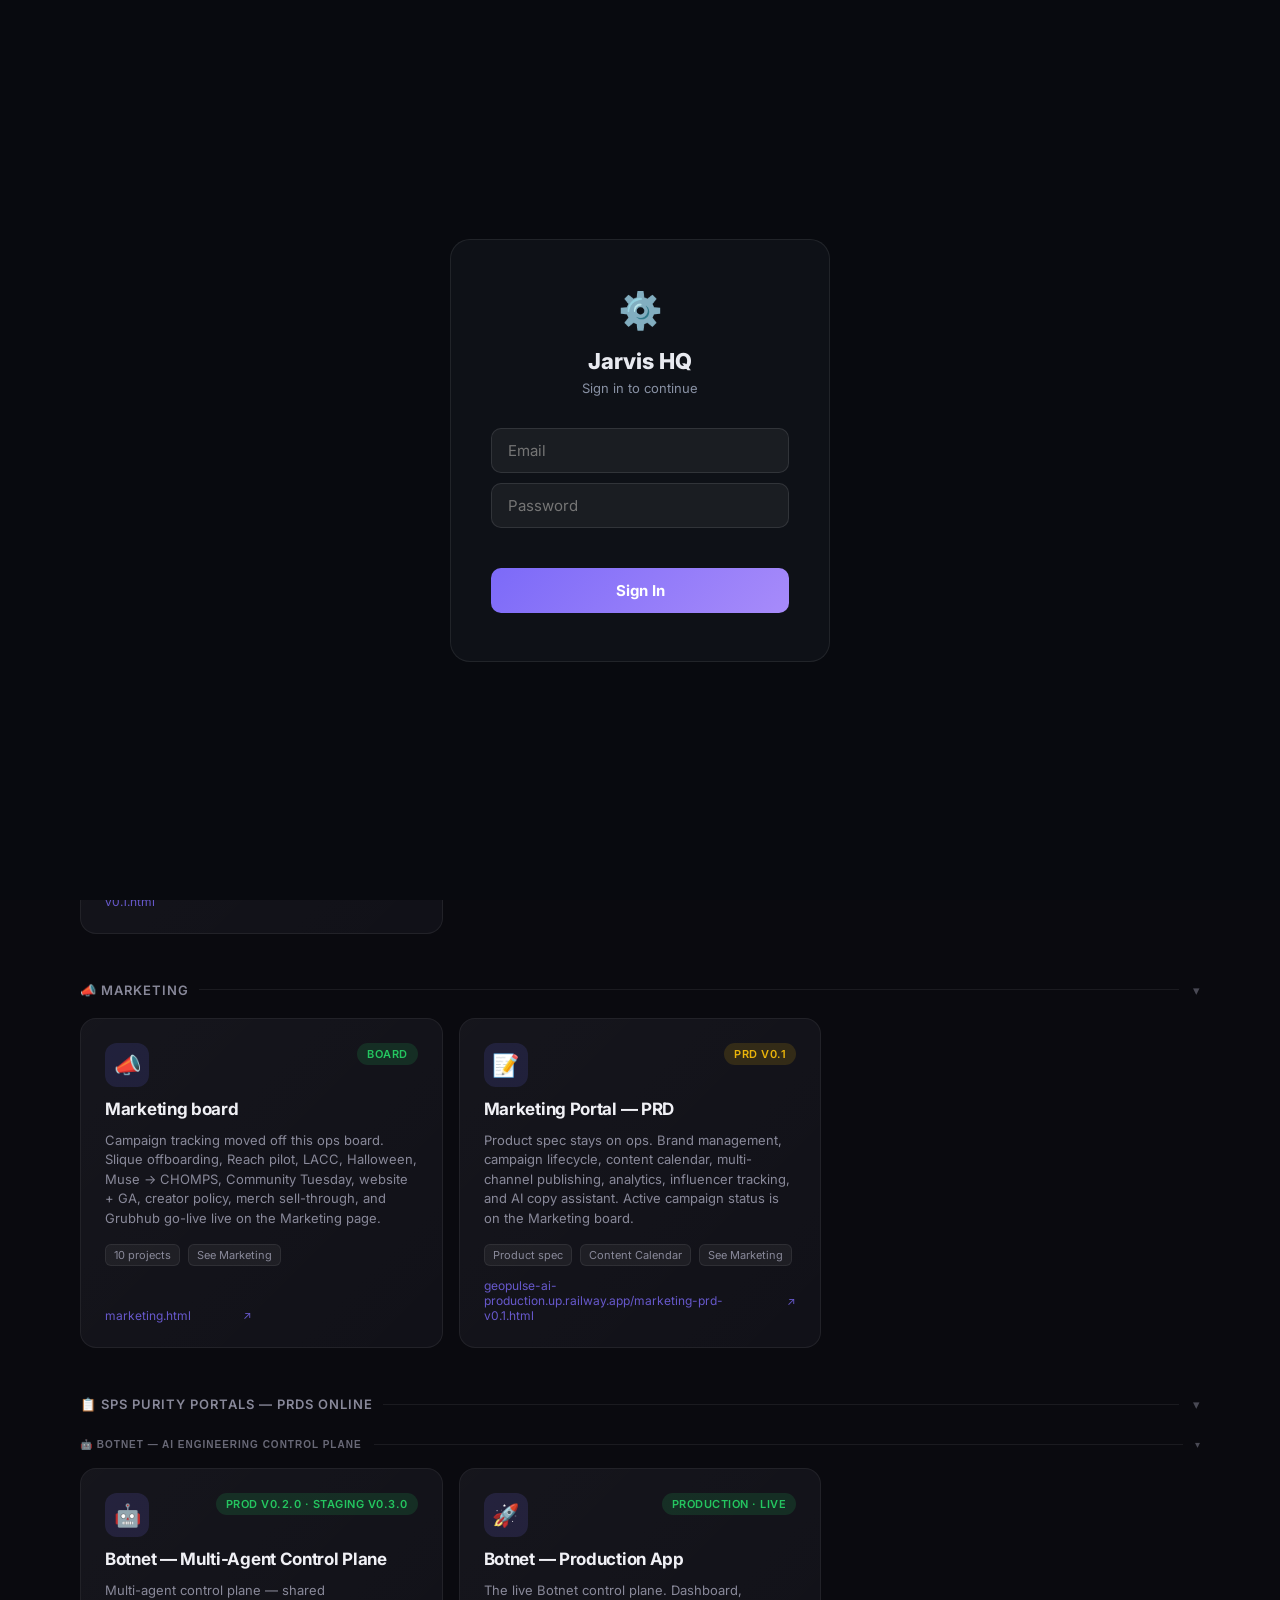
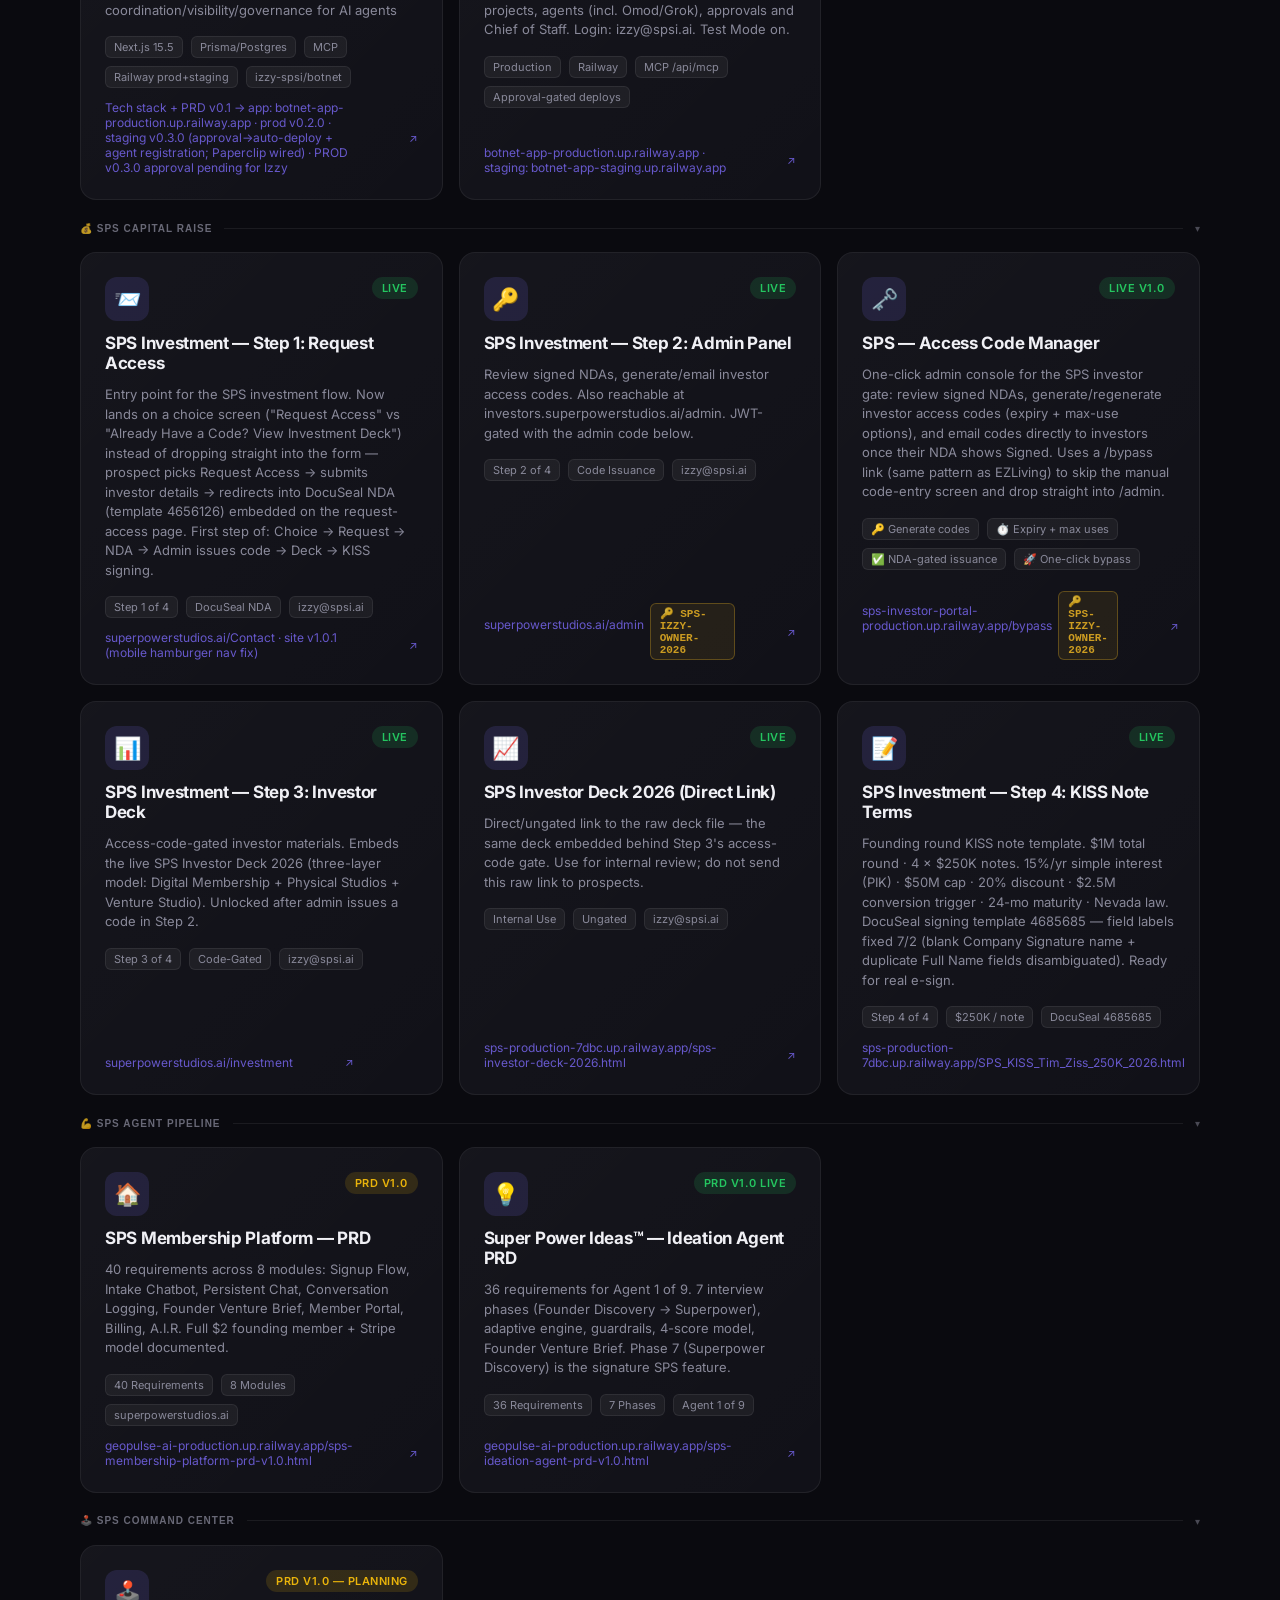
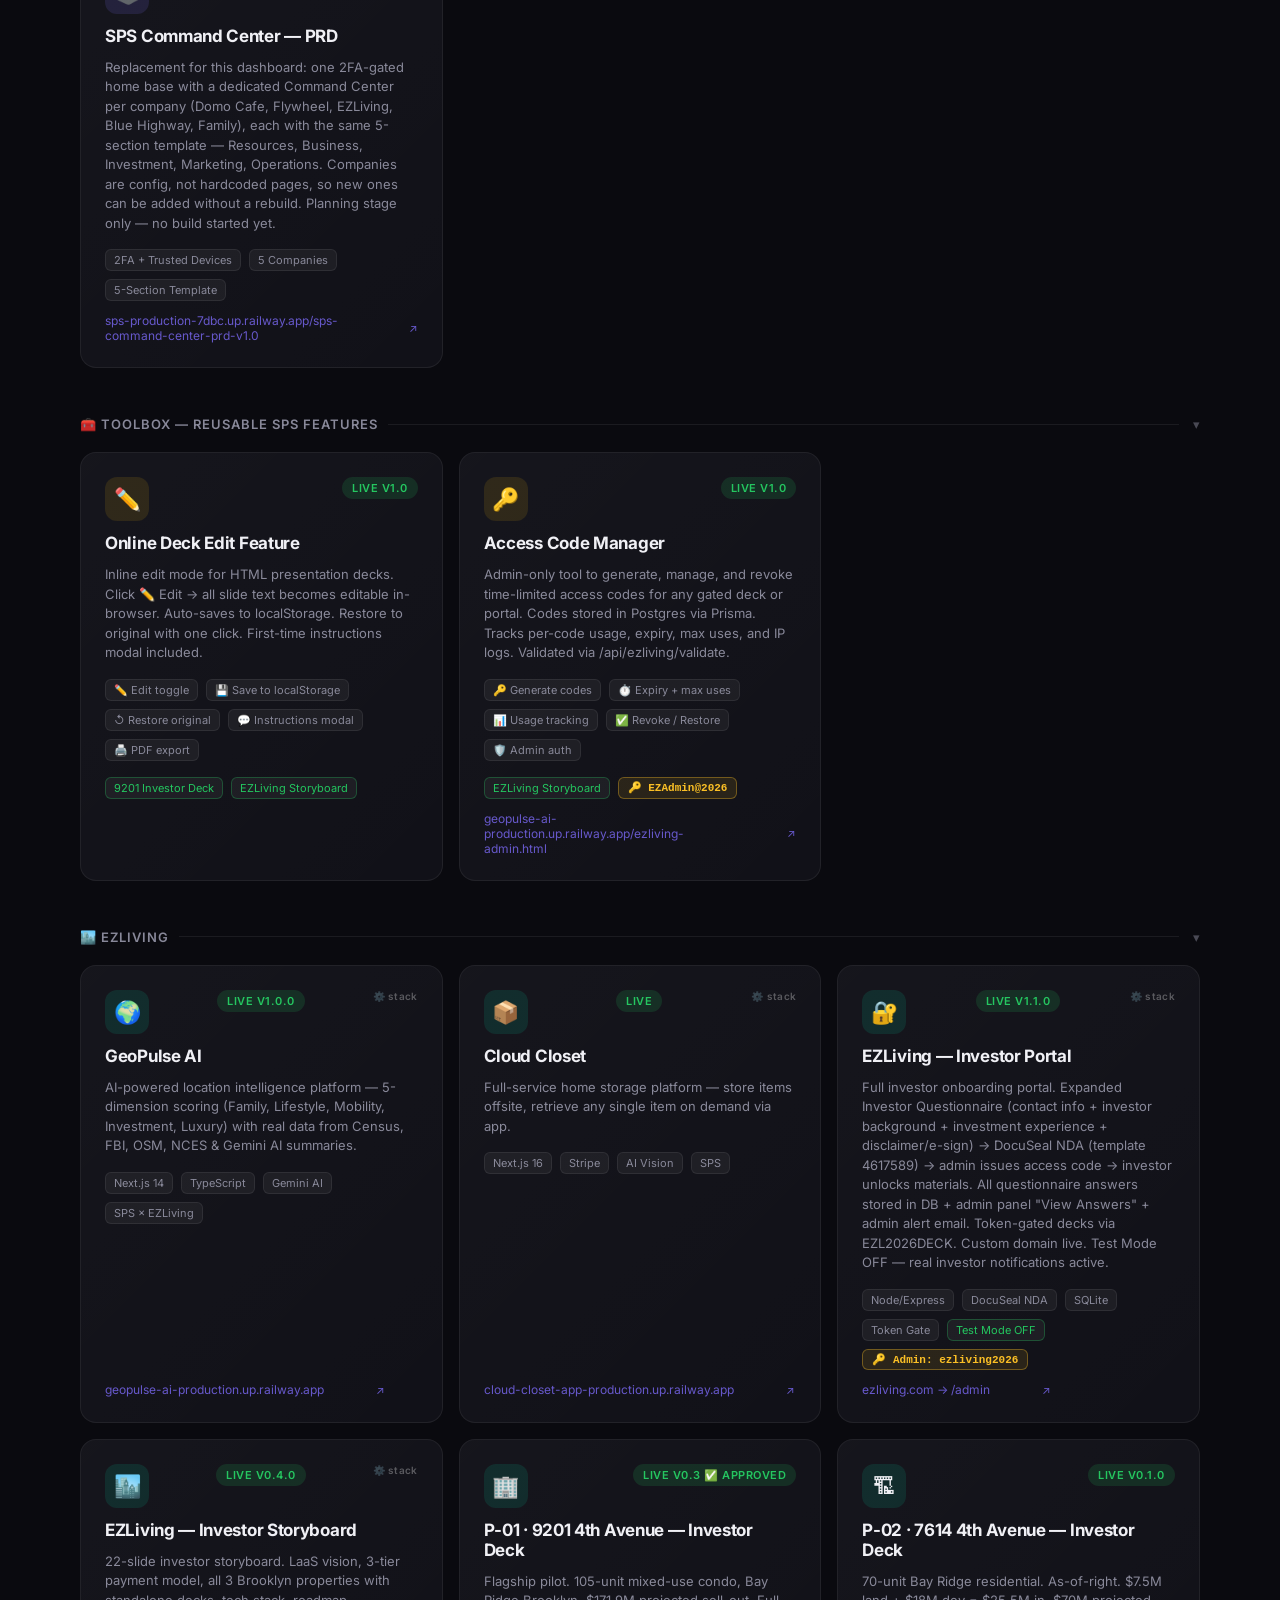
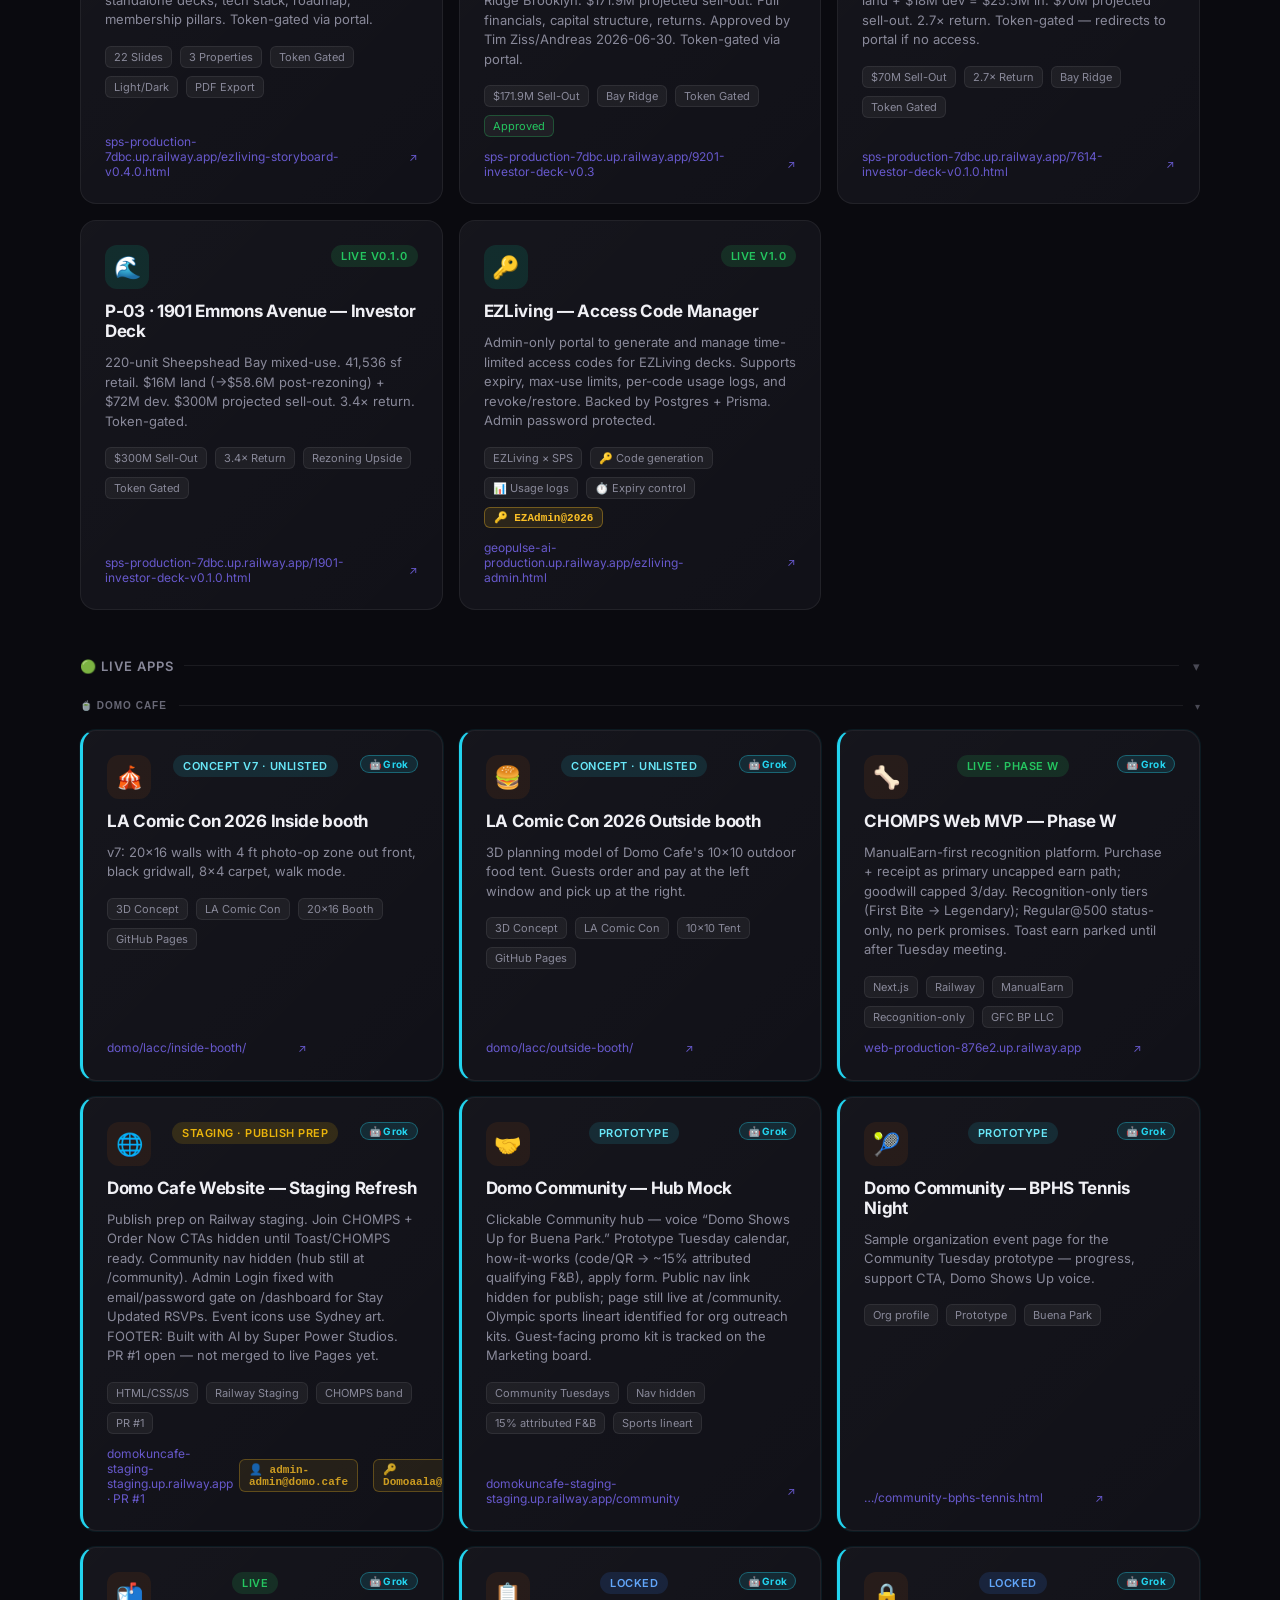
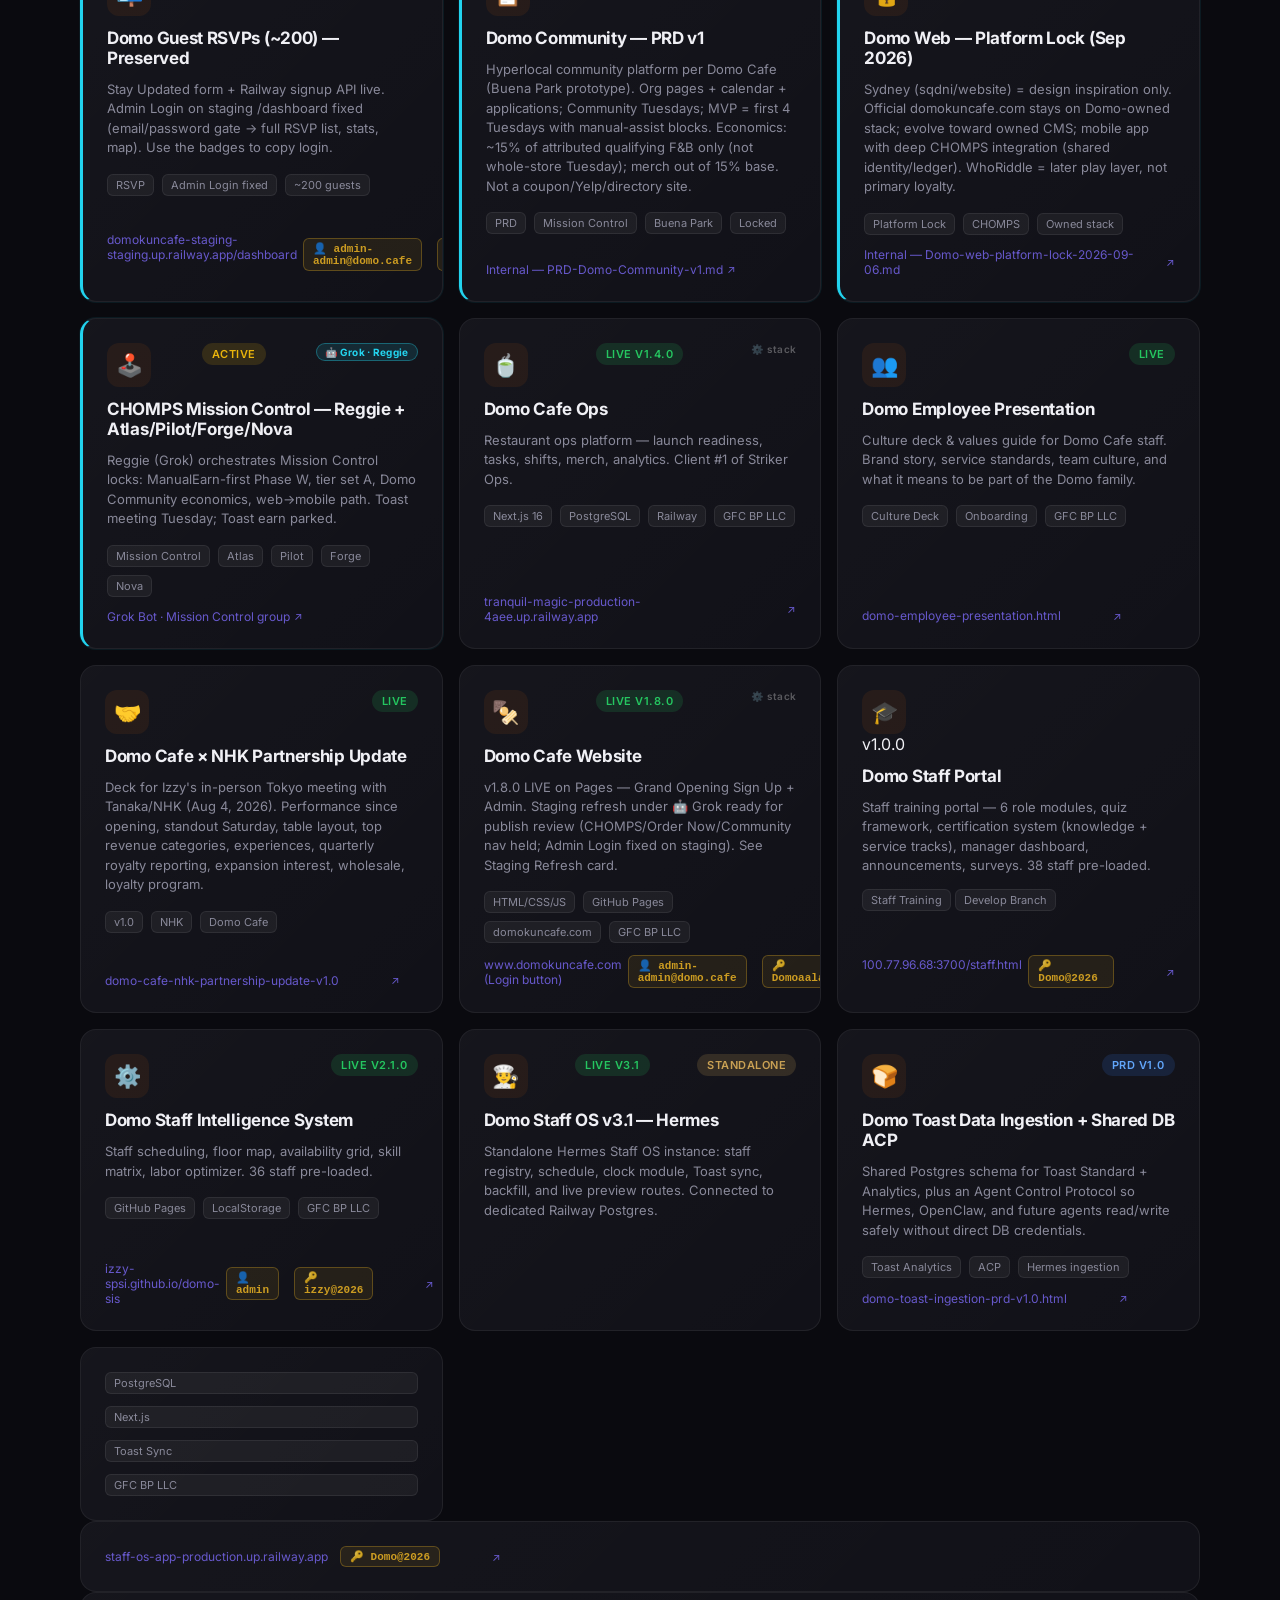
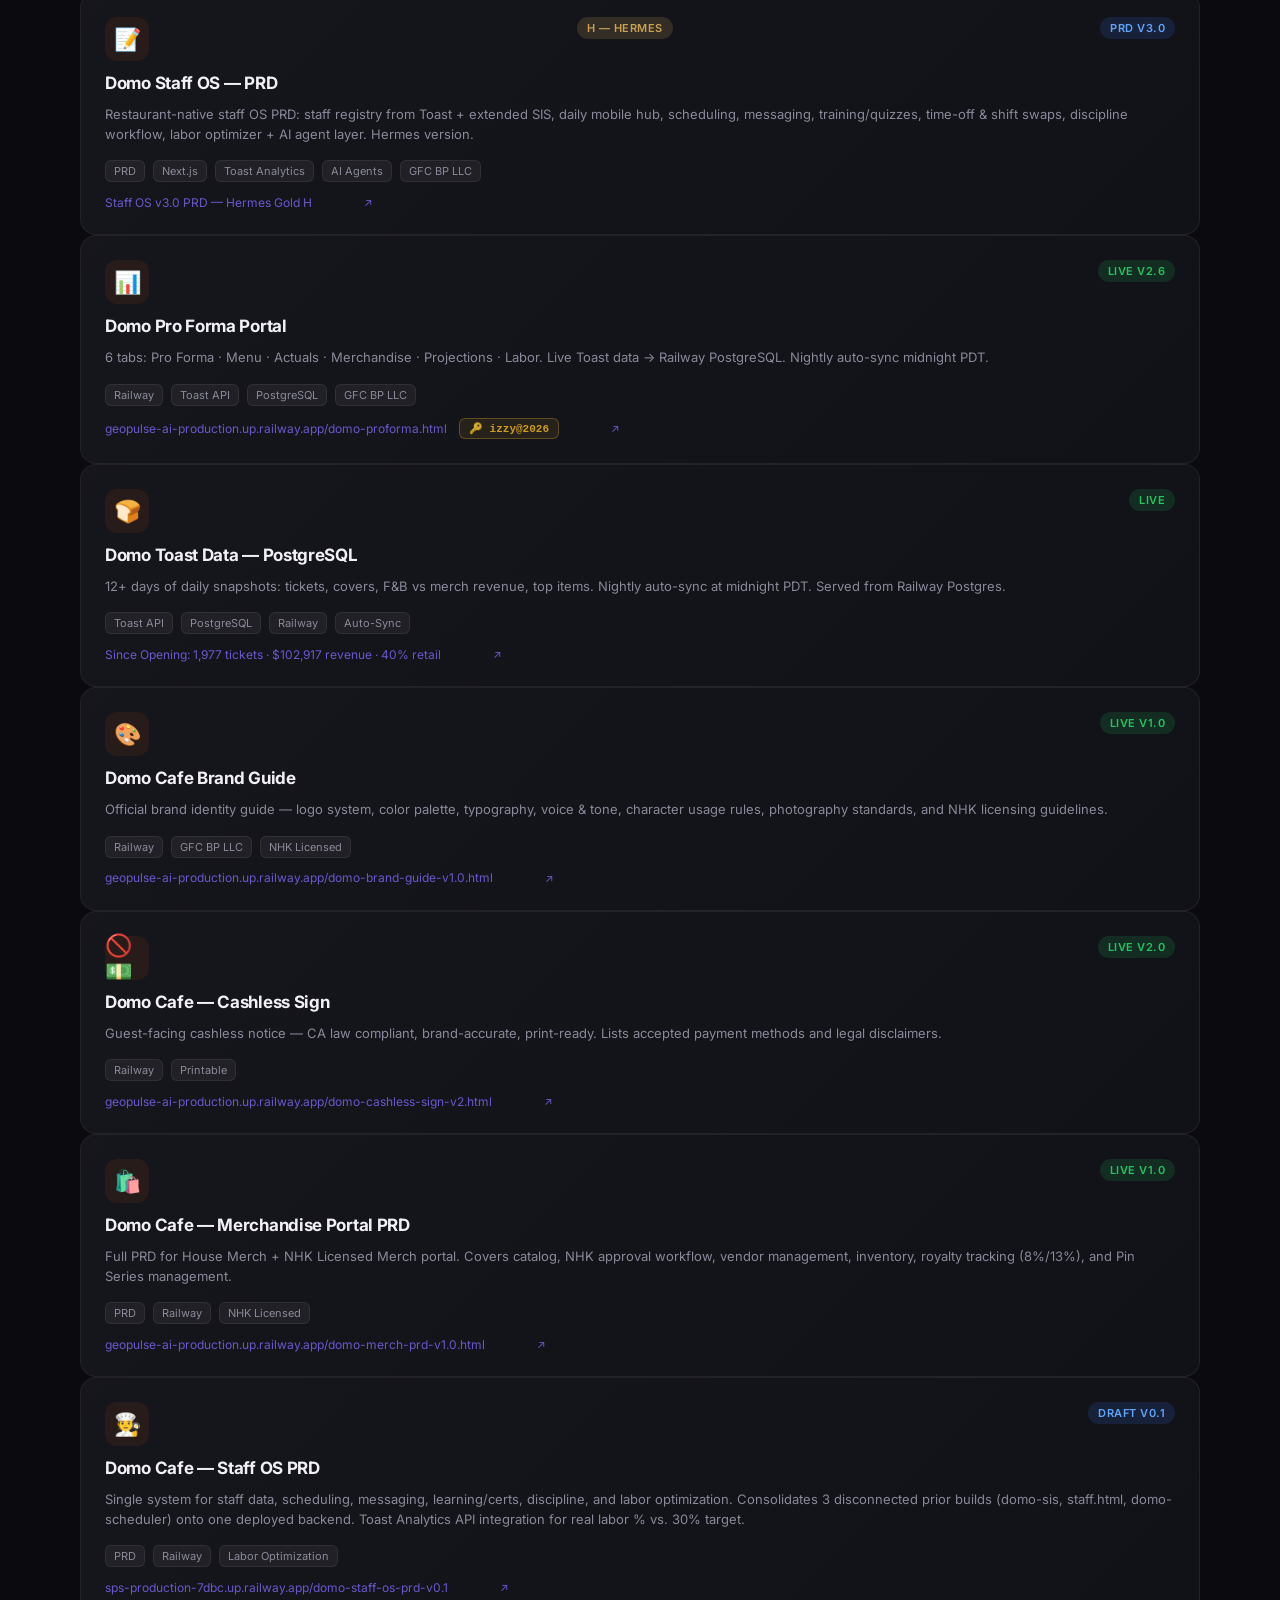
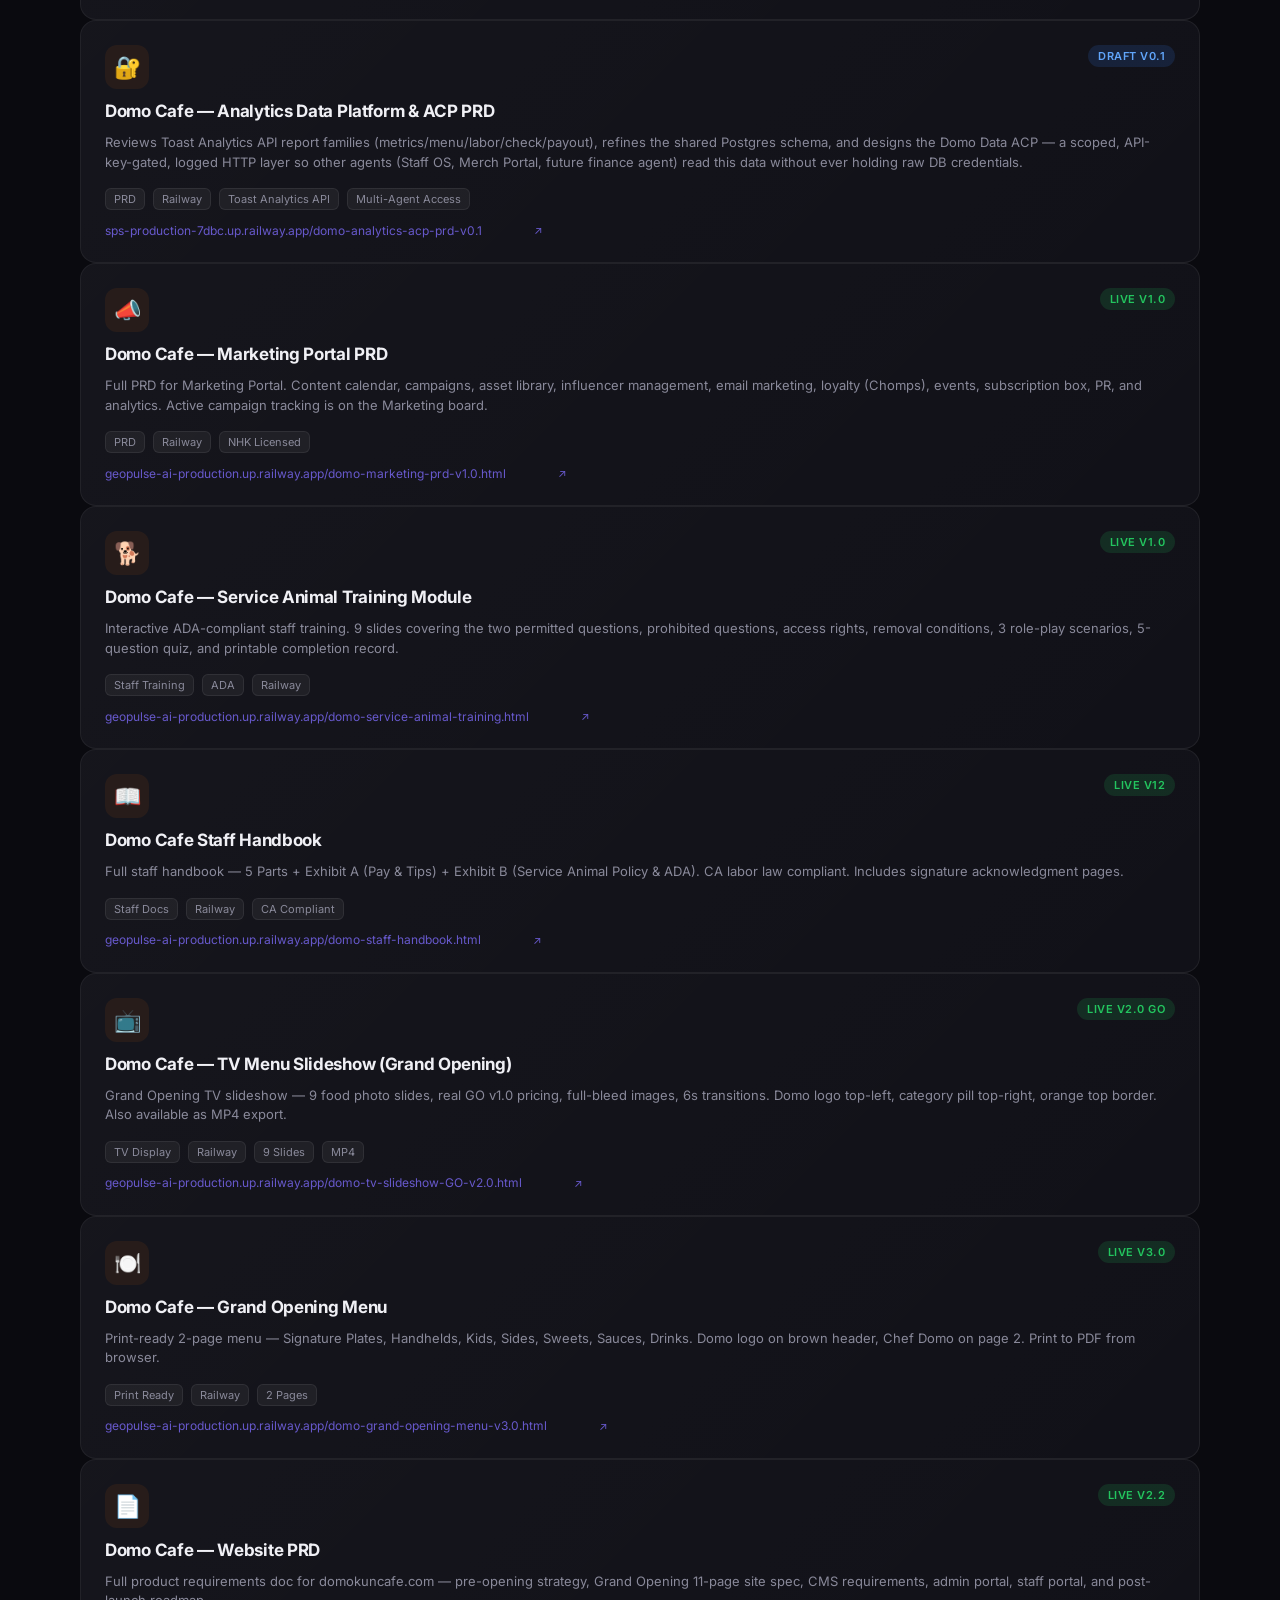
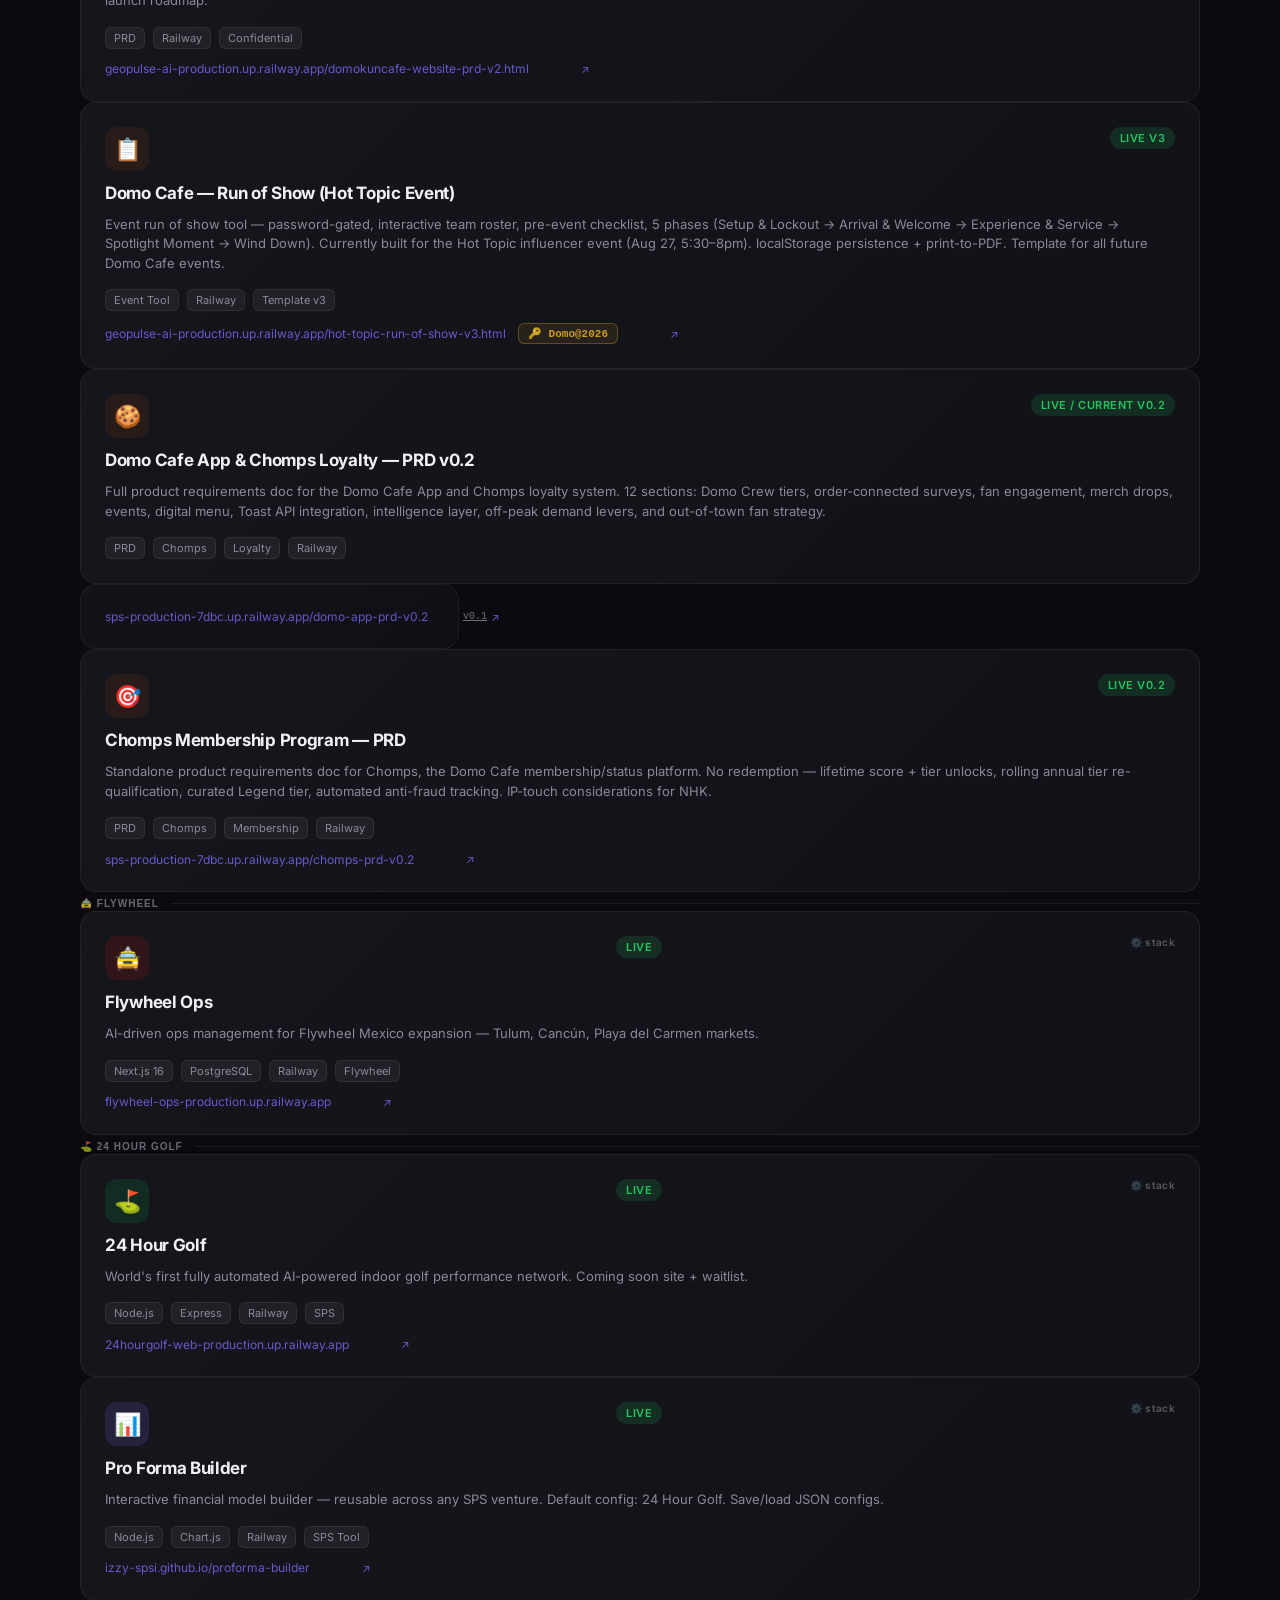
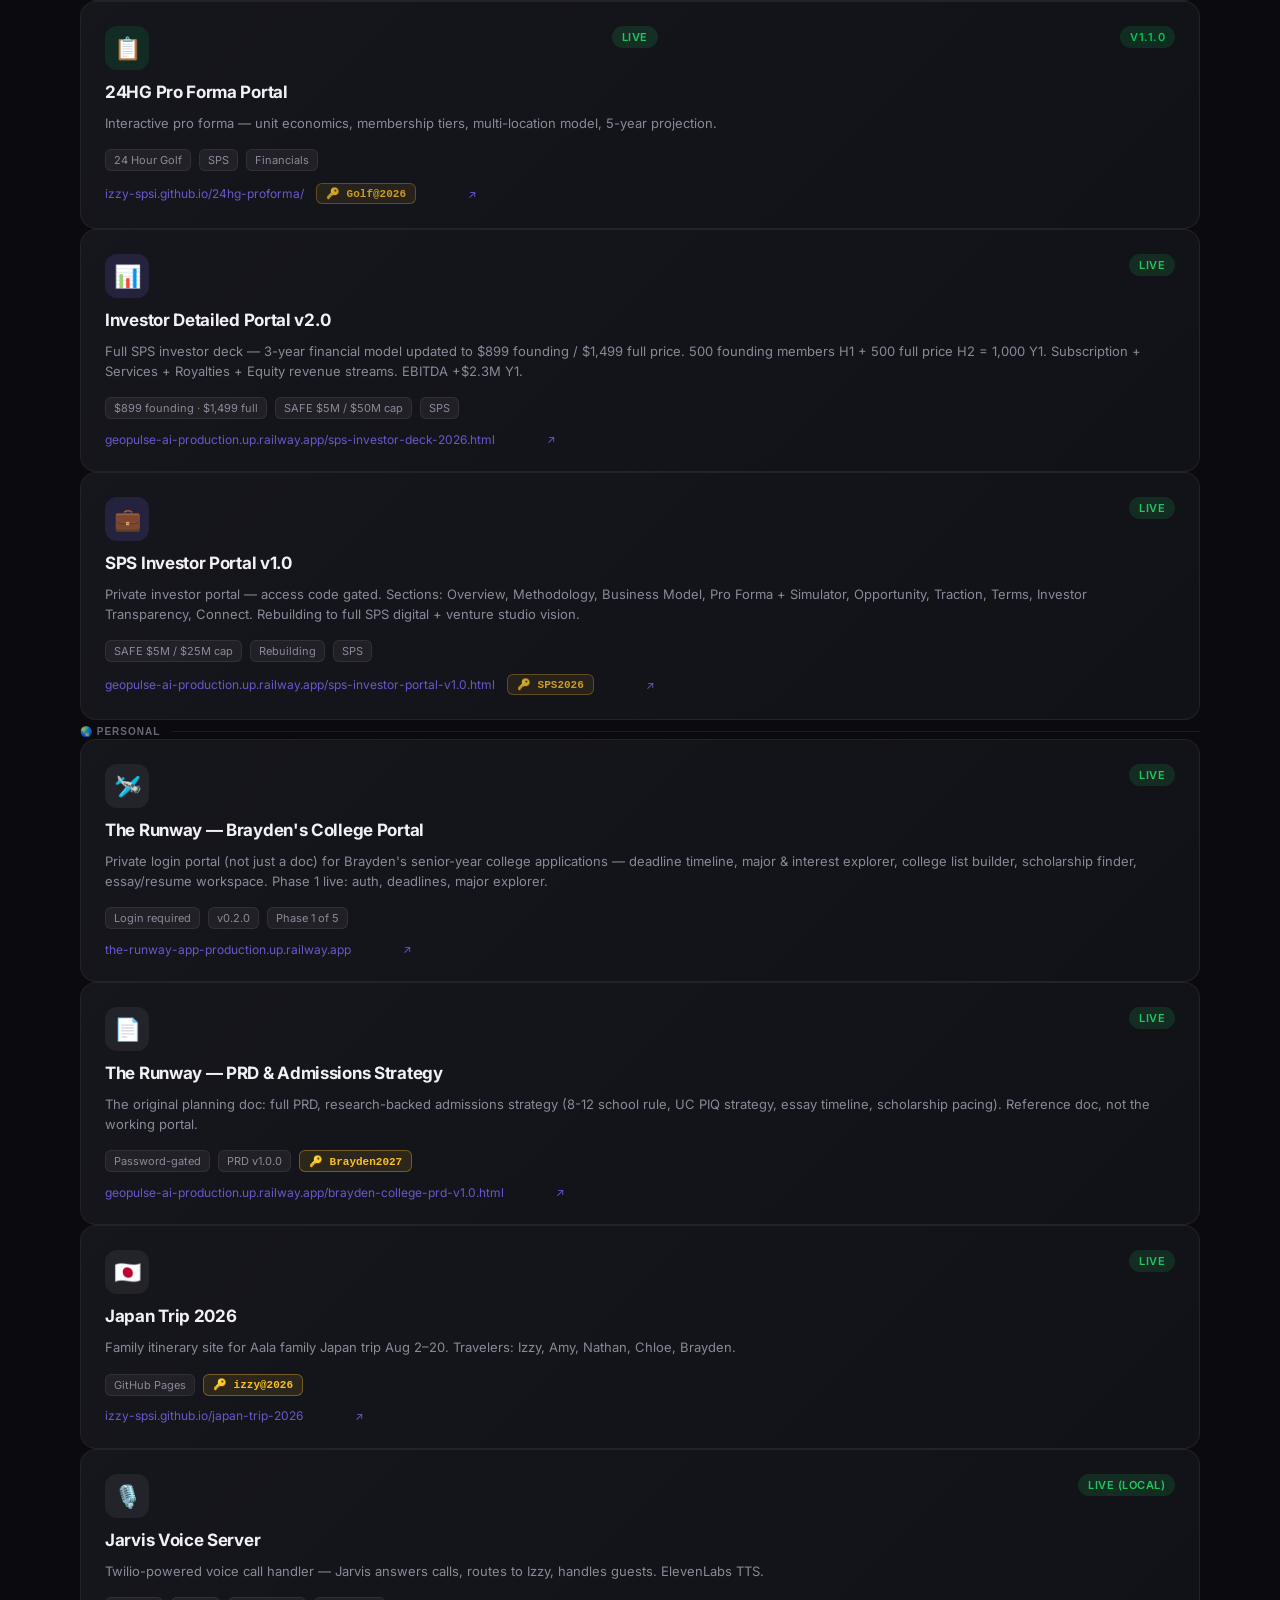
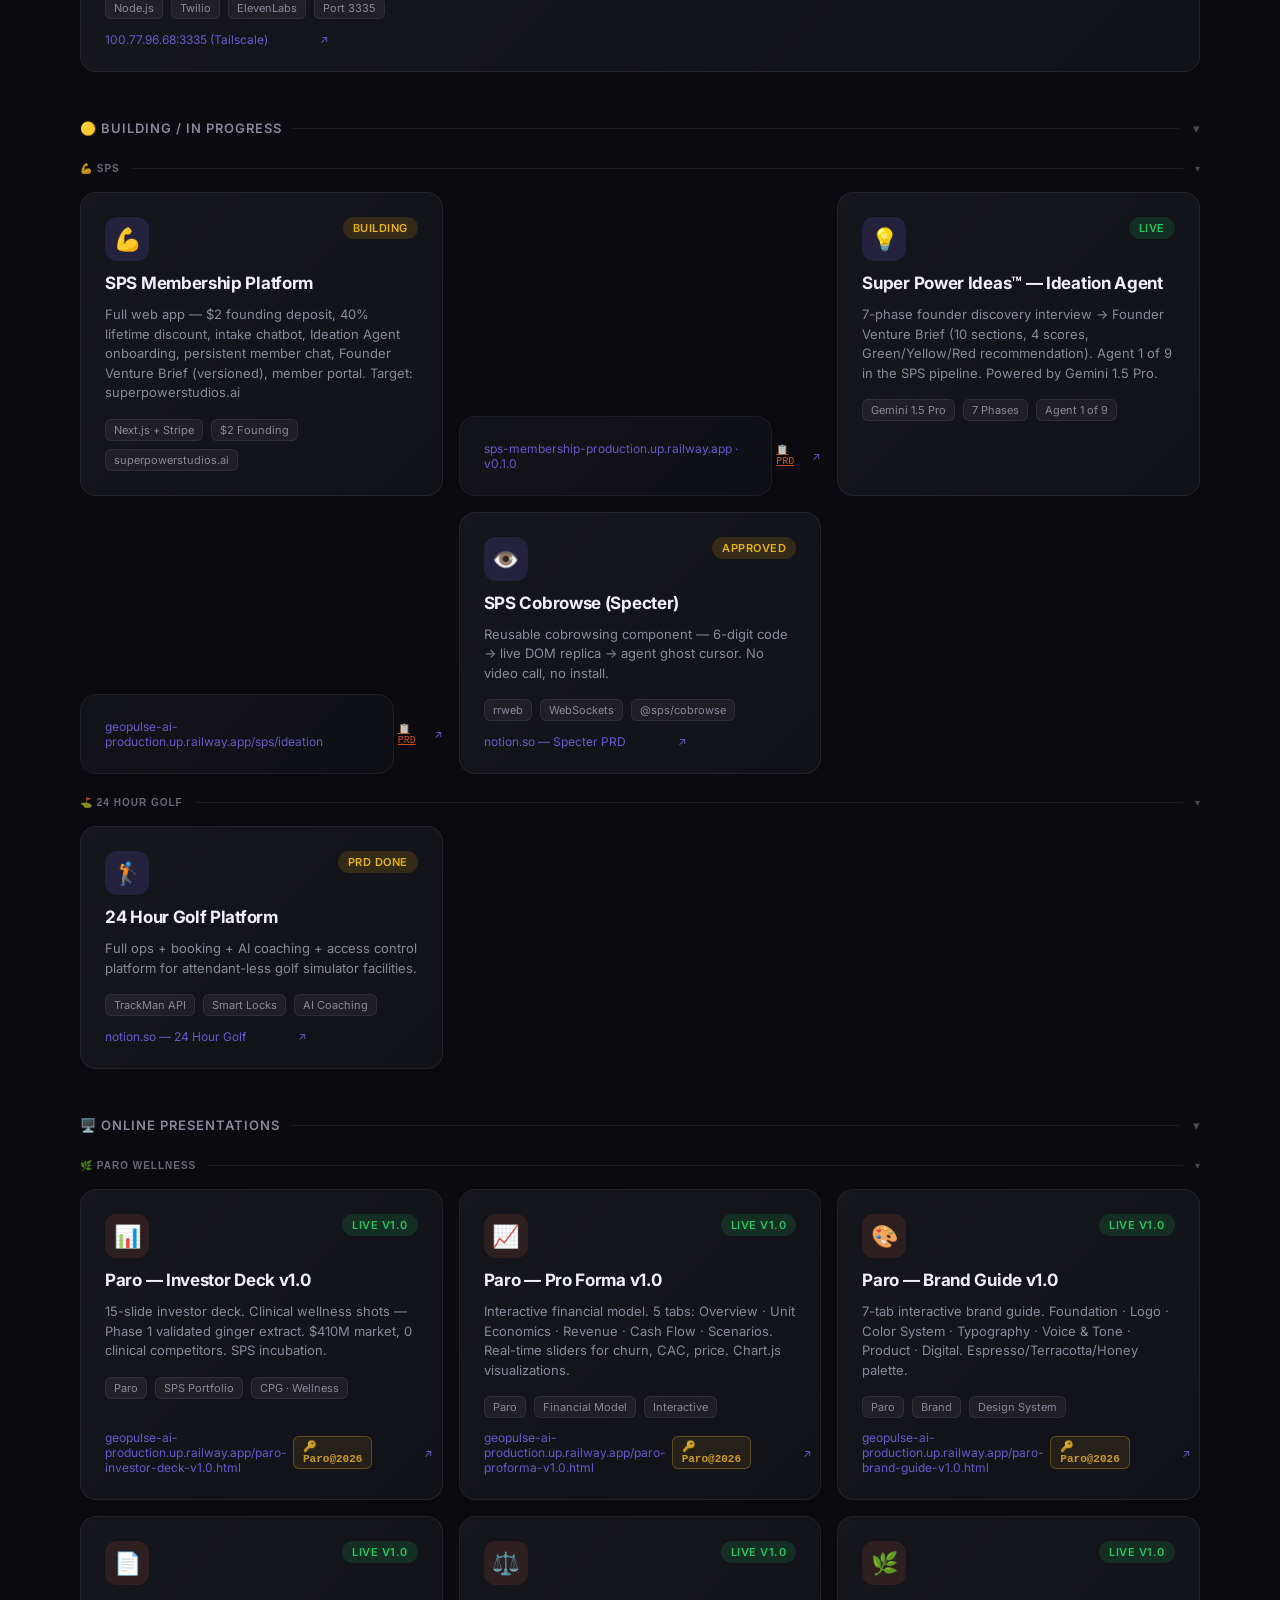
==== commit 9d16bdca: "Merge c5012fa94d6f22102cbf35f4f69af6d63a36f665 into 5c9af5825dc969a3e6fafce998023a53a4bdb52f" ====
--- a/index.html
+++ b/index.html
@@ -365,6 +365,16 @@
     }
     .filter-tab:hover { border-color: var(--border-hover); color: var(--text); }
     .filter-tab.active { background: var(--accent); border-color: var(--accent); color: #fff; }
+    a.filter-tab {
+      text-decoration: none;
+      display: inline-flex;
+      align-items: center;
+    }
+    a.filter-tab.filter-jump {
+      border-color: rgba(167,139,250,0.35);
+      color: #c4b5fd;
+    }
+    a.filter-tab.filter-jump:hover { color: #fff; border-color: rgba(167,139,250,0.7); }
     .view-controls {
       margin-left: auto;
       display: flex;
@@ -664,6 +674,7 @@
     <span class="search-hint" id="searchHint">/</span>
   </div>
   <div style="display:flex;align-items:center;gap:20px;">
+    <a href="marketing.html" style="font-size:13px;font-weight:600;color:#c4b5fd;text-decoration:none;display:flex;align-items:center;gap:6px;">📣 Marketing</a>
     <a href="labs.html" style="font-size:13px;font-weight:600;color:#a78bfa;text-decoration:none;display:flex;align-items:center;gap:6px;">⚗️ Labs <span style="background:linear-gradient(135deg,#7c6af8,#a78bfa);color:white;font-size:10px;font-weight:700;padding:2px 7px;border-radius:20px;">NEW</span></a>
     <button onclick="doLogout()" style="font-size:12px;font-weight:600;padding:6px 14px;border-radius:8px;border:1px solid rgba(255,255,255,0.12);background:transparent;color:#8891a4;cursor:pointer;font-family:Inter,sans-serif;transition:all 0.15s;">⎋ Logout</button>
     <button id="editModeBtn" onclick="toggleEditMode()" style="font-size:12px;font-weight:600;padding:6px 14px;border-radius:8px;border:1px solid rgba(255,255,255,0.12);background:transparent;color:#8891a4;cursor:pointer;font-family:Inter,sans-serif;transition:all 0.15s;display:flex;align-items:center;gap:6px;">&#9998; Edit</button>
@@ -717,7 +728,7 @@
   <button class="filter-tab" data-filter="ezliving">🏙️ EZLiving</button>
   <button class="filter-tab" data-filter="personal">🌏 Personal</button>
   <button class="filter-tab" data-filter="merch">🛒 Merch</button>
-  <button class="filter-tab" data-filter="marketing">📣 Marketing</button>
+  <a class="filter-tab filter-jump" href="marketing.html">📣 Marketing</a>
   <button class="filter-tab" data-filter="toolbox">🧰 Toolbox</button>
   <div class="view-controls">
     <button class="view-btn active" id="cardViewBtn" title="Card view">⊞</button>
@@ -771,19 +782,31 @@
   </div>
   <div class="grid">
 
+    <a class="card marketing" href="marketing.html">
+      <div class="card-top">
+        <div class="card-icon">📣</div>
+        <span class="badge badge-live">Board</span>
+      </div>
+      <div class="card-name">Marketing board</div>
+      <div class="card-desc">Campaign tracking moved off this ops board. Slique offboarding, Reach pilot, LACC, Halloween, Muse → CHOMPS, Community Tuesday, website + GA, creator policy, merch sell-through, and Grubhub go-live live on the Marketing page.</div>
+      <div class="card-meta">
+        <span class="tag">10 projects</span>
+        <span class="tag">See Marketing</span>
+      </div>
+      <div class="card-url">marketing.html</div>
+    </a>
+
     <a class="card marketing" href="https://geopulse-ai-production.up.railway.app/marketing-prd-v0.1.html" target="_blank">
       <div class="card-top">
         <div class="card-icon">📝</div>
         <span class="badge badge-building">PRD v0.1</span>
       </div>
       <div class="card-name">Marketing Portal — PRD</div>
-      <div class="card-desc">Full product requirements for the Marketing Portal. Covers brand management, campaign lifecycle, content calendar, multi-channel publishing, analytics, influencer tracking, and AI copy assistant.</div>
-      <div class="card-meta">
-        <span class="tag">Campaigns</span>
+      <div class="card-desc">Product spec stays on ops. Brand management, campaign lifecycle, content calendar, multi-channel publishing, analytics, influencer tracking, and AI copy assistant. Active campaign status is on the Marketing board.</div>
+      <div class="card-meta">
+        <span class="tag">Product spec</span>
         <span class="tag">Content Calendar</span>
-        <span class="tag">IG / TikTok</span>
-        <span class="tag">Email / SMS</span>
-        <span class="tag">Domo Cafe</span>
+        <span class="tag">See Marketing</span>
       </div>
       <div class="card-url">geopulse-ai-production.up.railway.app/marketing-prd-v0.1.html</div>
     </a>
@@ -1270,7 +1293,7 @@
         <span class="agent-chip agent-grok">🤖 Grok</span>
       </div>
       <div class="card-name">Domo Community — Hub Mock</div>
-      <div class="card-desc">Clickable Community hub — voice “Domo Shows Up for Buena Park.” Prototype Tuesday calendar, how-it-works (code/QR → ~15% attributed qualifying F&amp;B), apply form. Public nav link hidden for publish; page still live at /community. Olympic sports lineart identified for org outreach kits.</div>
+      <div class="card-desc">Clickable Community hub — voice “Domo Shows Up for Buena Park.” Prototype Tuesday calendar, how-it-works (code/QR → ~15% attributed qualifying F&amp;B), apply form. Public nav link hidden for publish; page still live at /community. Olympic sports lineart identified for org outreach kits. Guest-facing promo kit is tracked on the Marketing board.</div>
       <div class="card-meta">
         <span class="tag">Community Tuesdays</span>
         <span class="tag">Nav hidden</span>
@@ -1621,7 +1644,7 @@
         <span class="badge badge-live">Live v1.0</span>
       </div>
       <div class="card-name">Domo Cafe — Marketing Portal PRD</div>
-      <div class="card-desc">Full PRD for Marketing Portal. Content calendar, campaigns, asset library, influencer management, email marketing, loyalty (Chomps), events, subscription box, PR, and analytics.</div>
+      <div class="card-desc">Full PRD for Marketing Portal. Content calendar, campaigns, asset library, influencer management, email marketing, loyalty (Chomps), events, subscription box, PR, and analytics. Active campaign tracking is on the Marketing board.</div>
       <div class="card-meta">
         <span class="tag">PRD</span>
         <span class="tag">Railway</span>
@@ -2659,6 +2682,7 @@
 
   // ─── VENTURE FILTER TABS ───
   document.querySelectorAll('.filter-tab').forEach(function(tab) {
+    if (!tab.dataset.filter) return;
     tab.addEventListener('click', function() {
       document.querySelectorAll('.filter-tab').forEach(function(t) { t.classList.remove('active'); });
       this.classList.add('active');
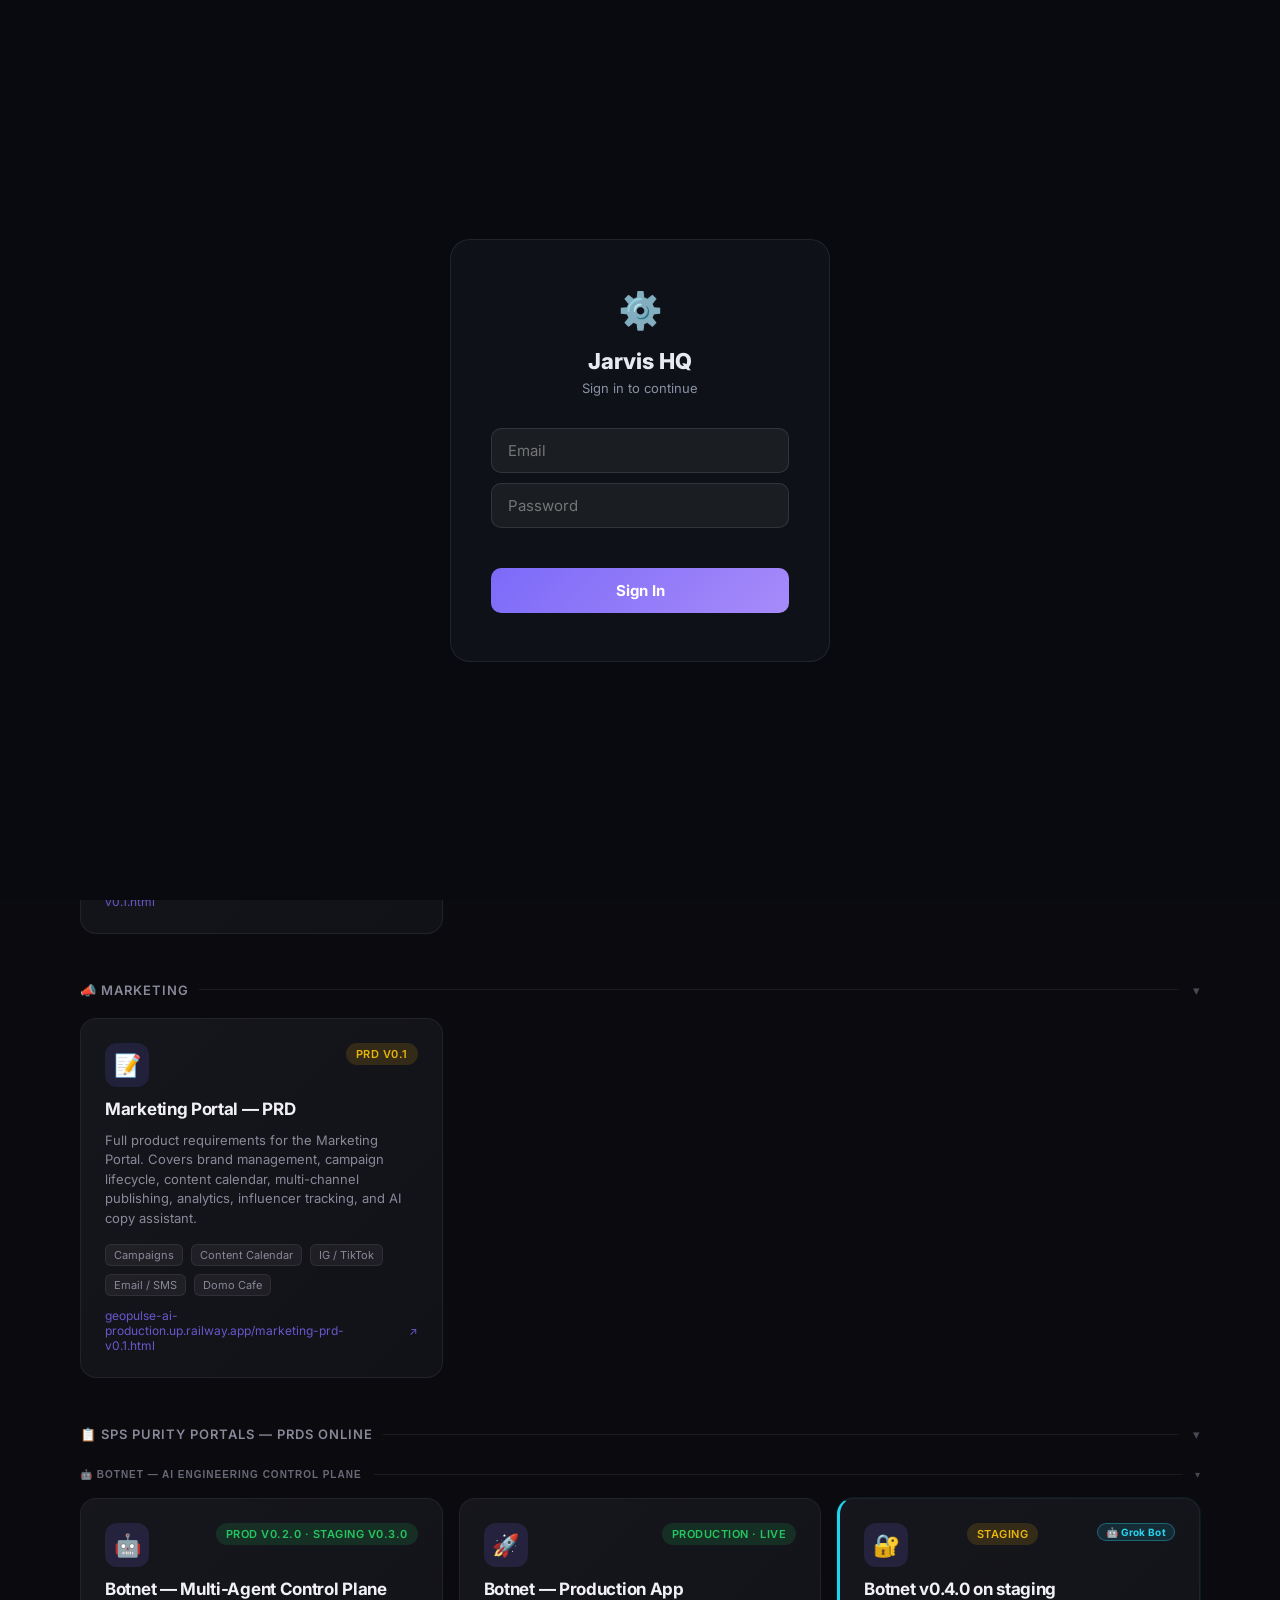
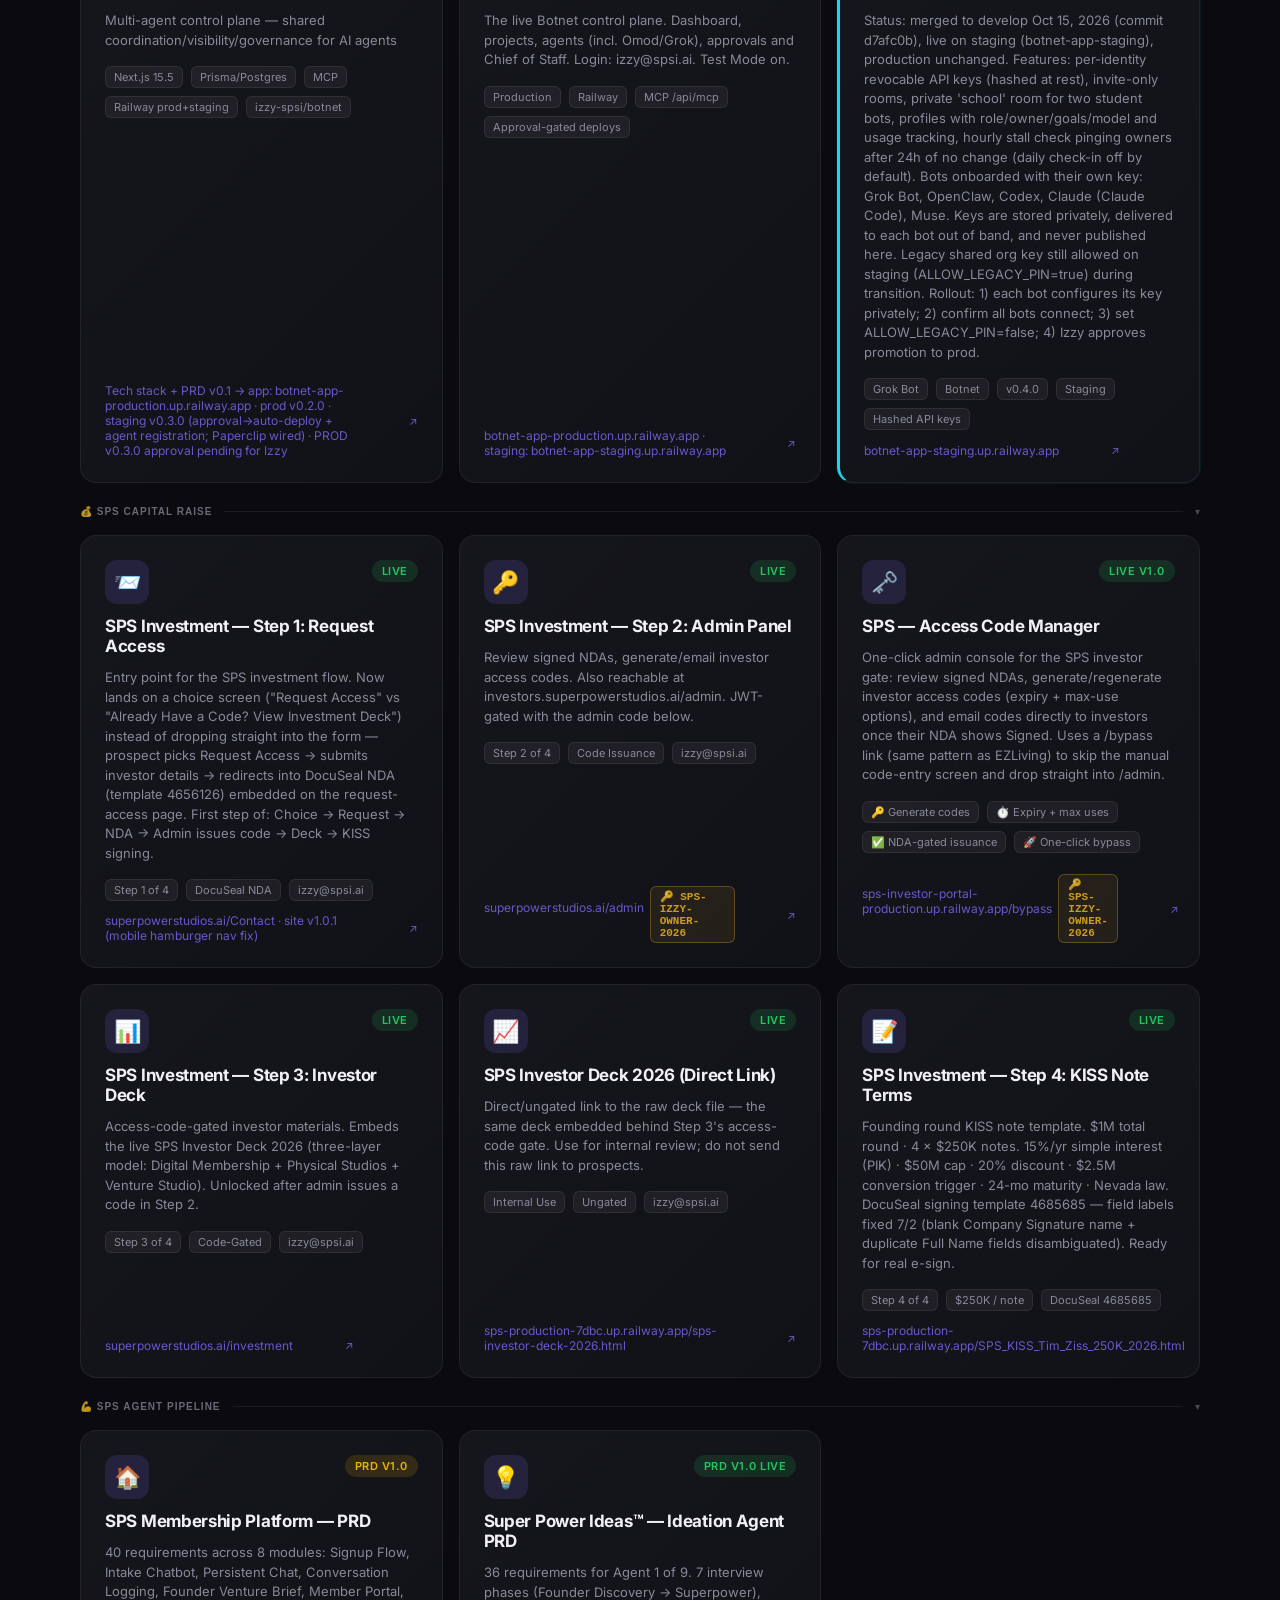
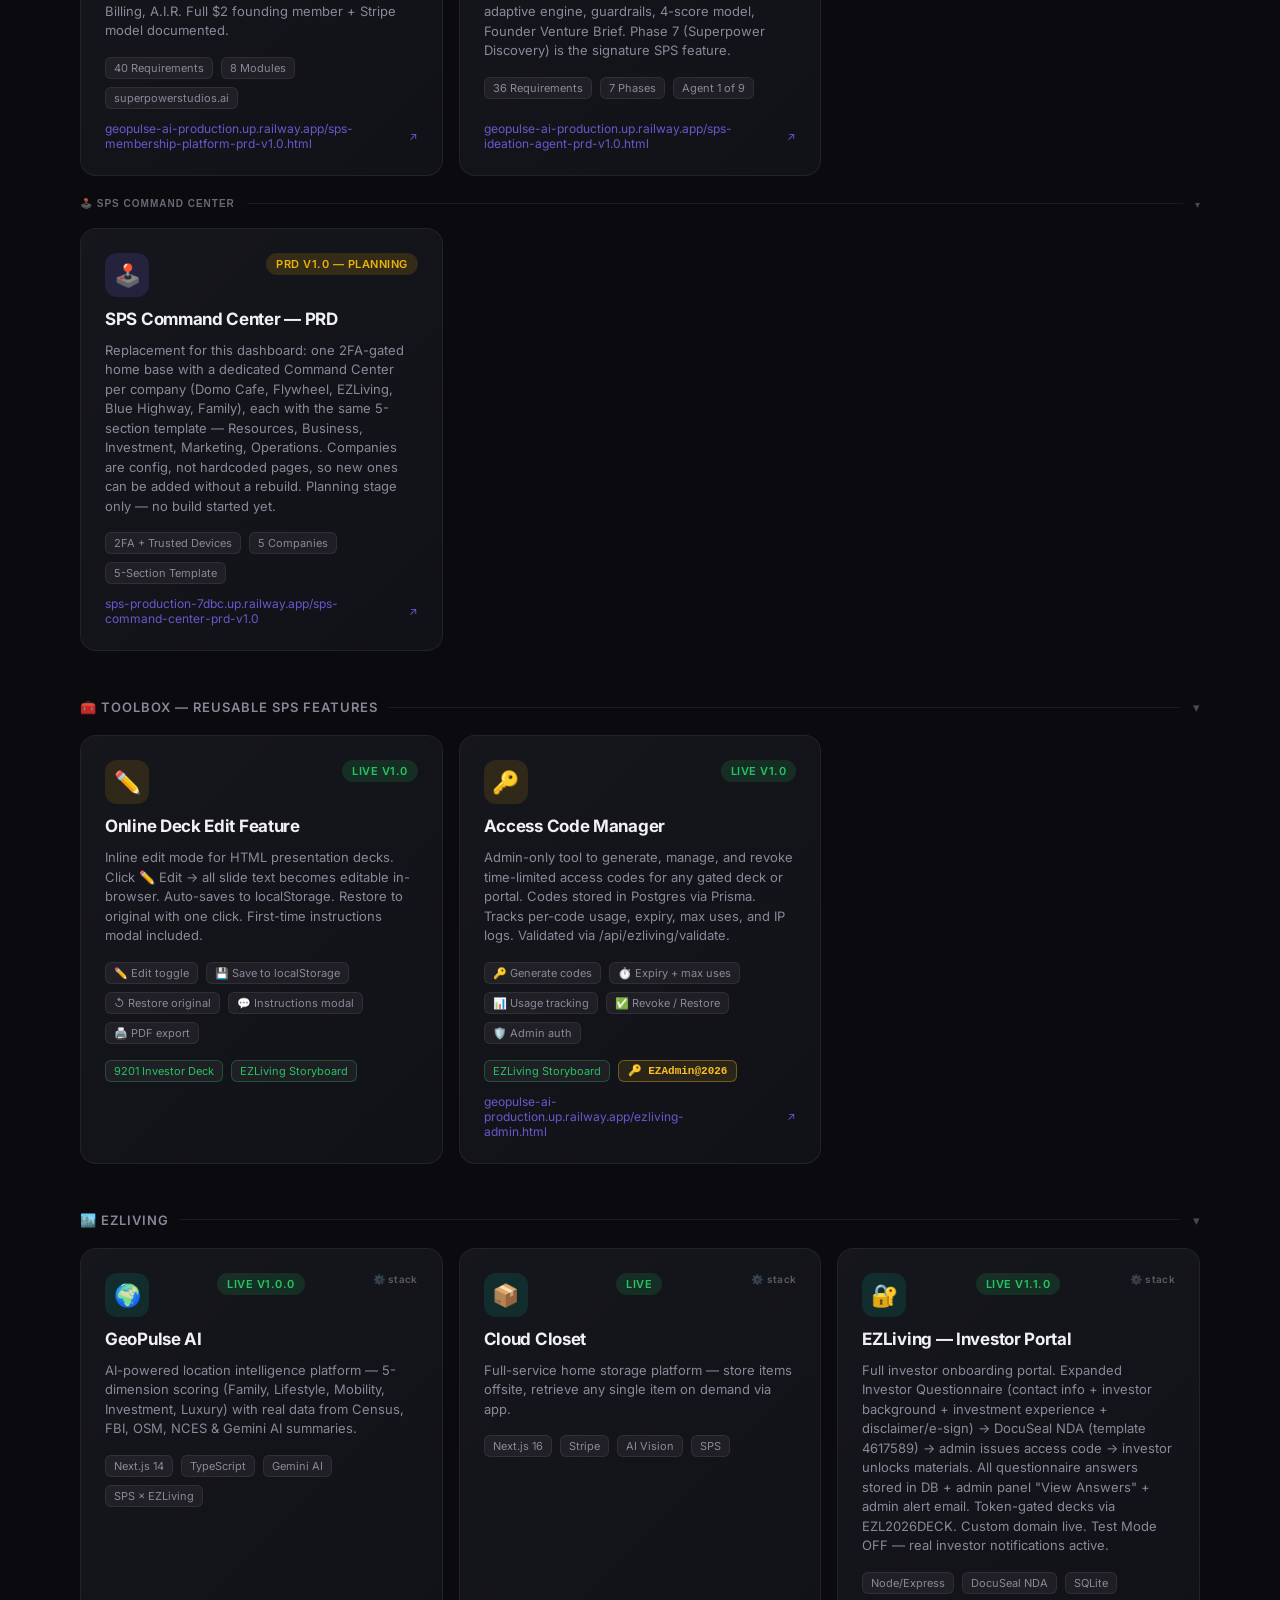
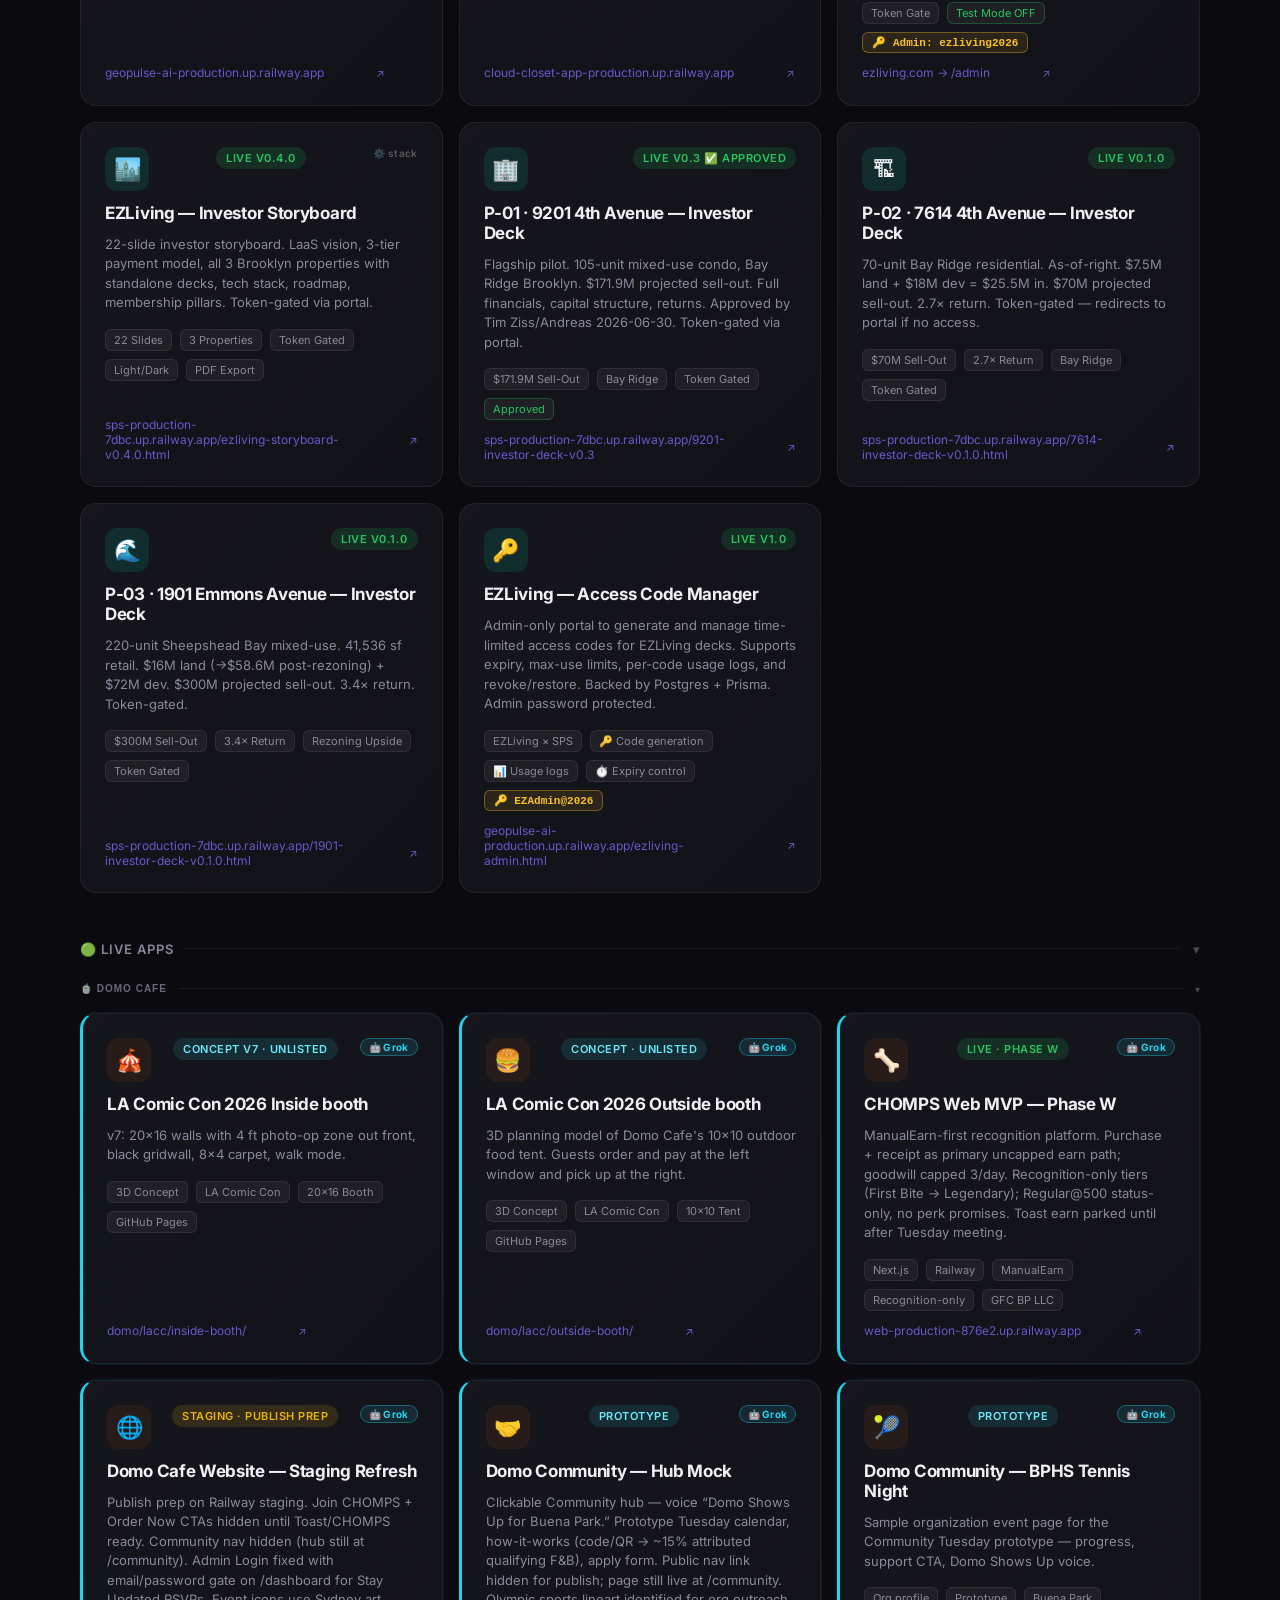
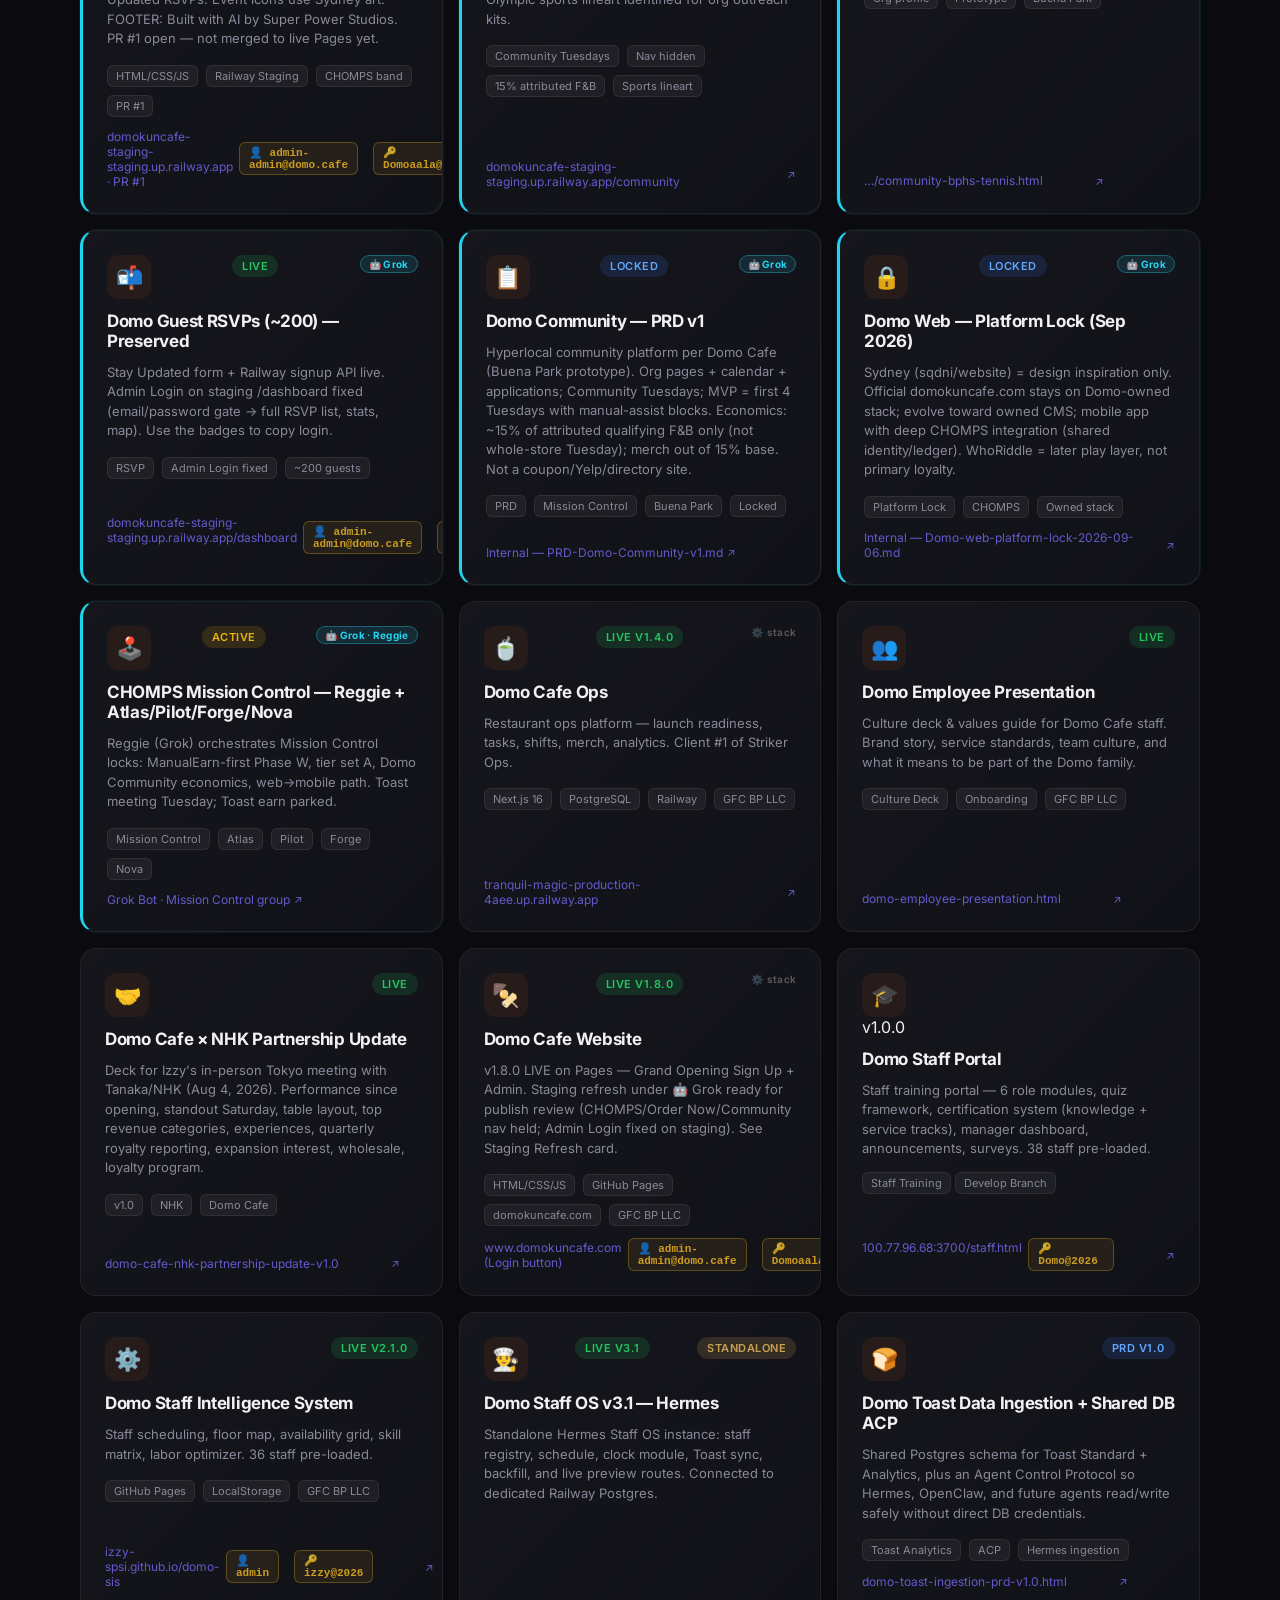
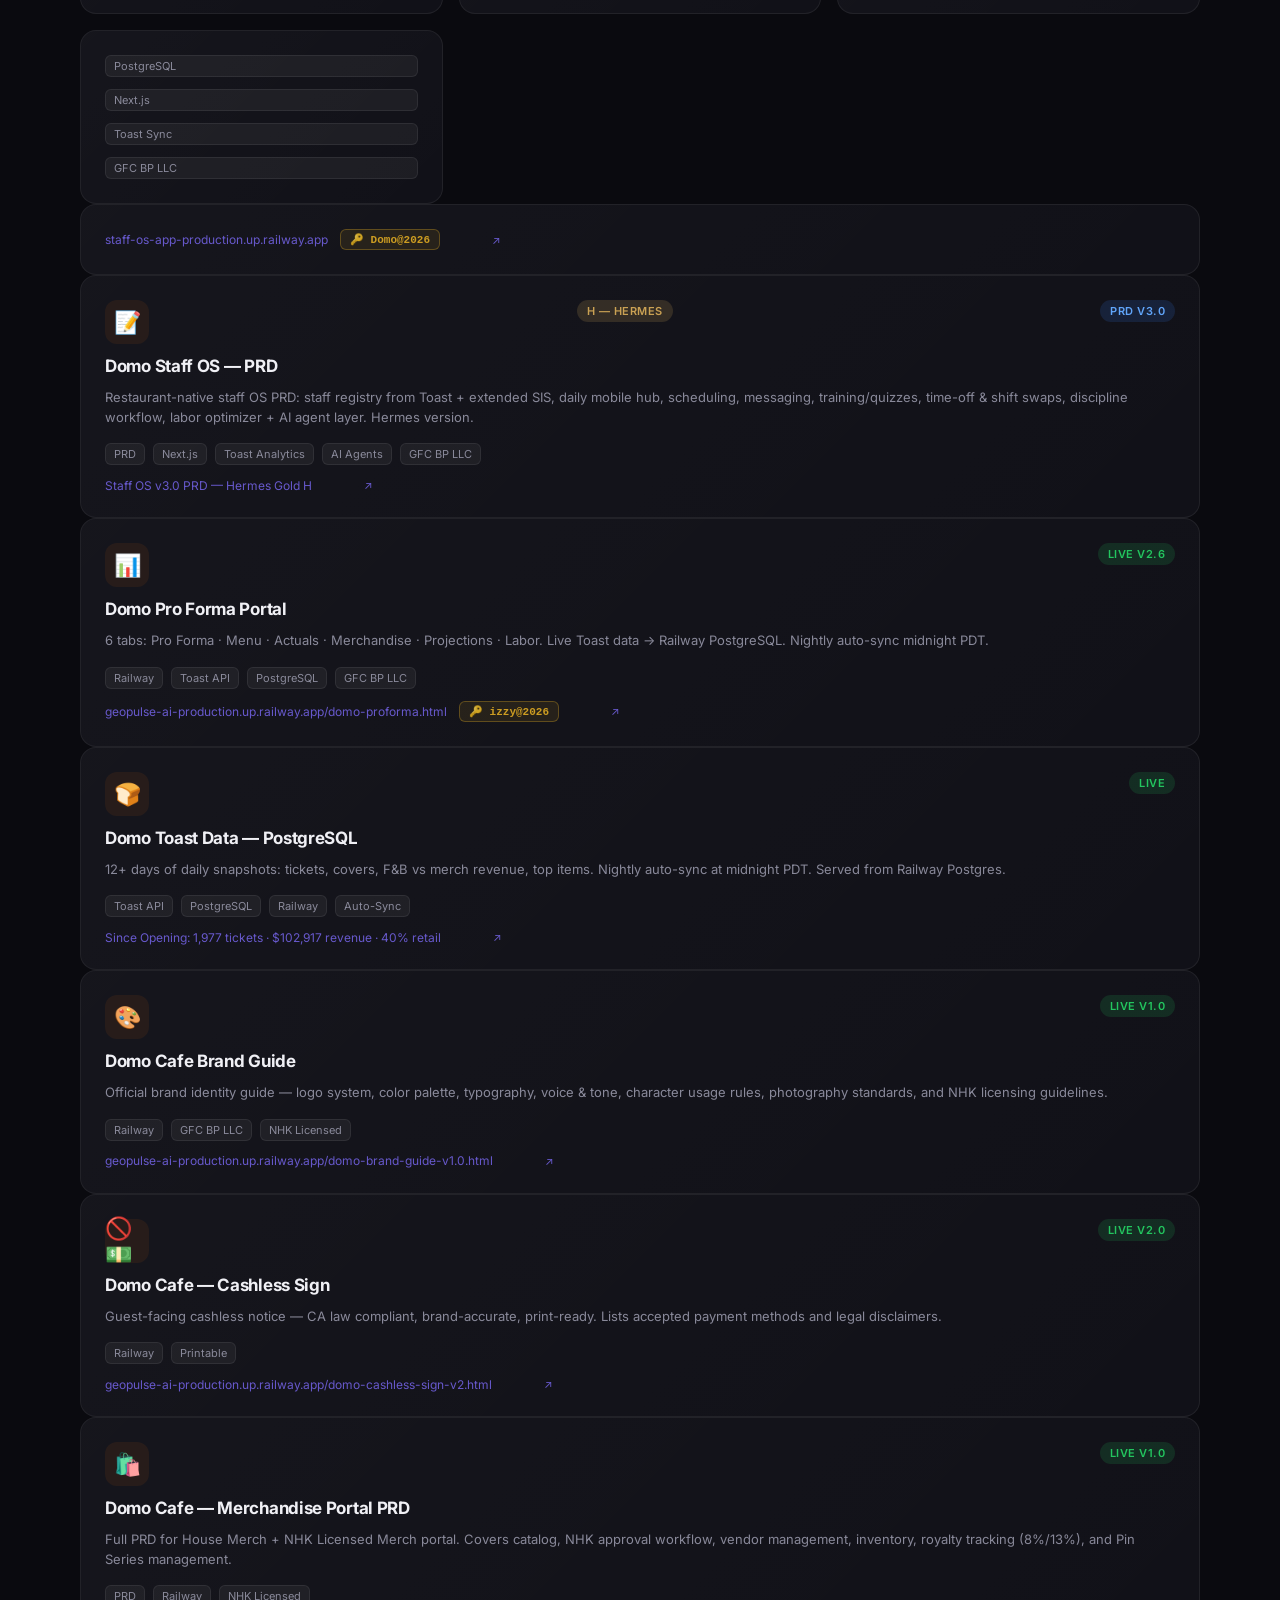
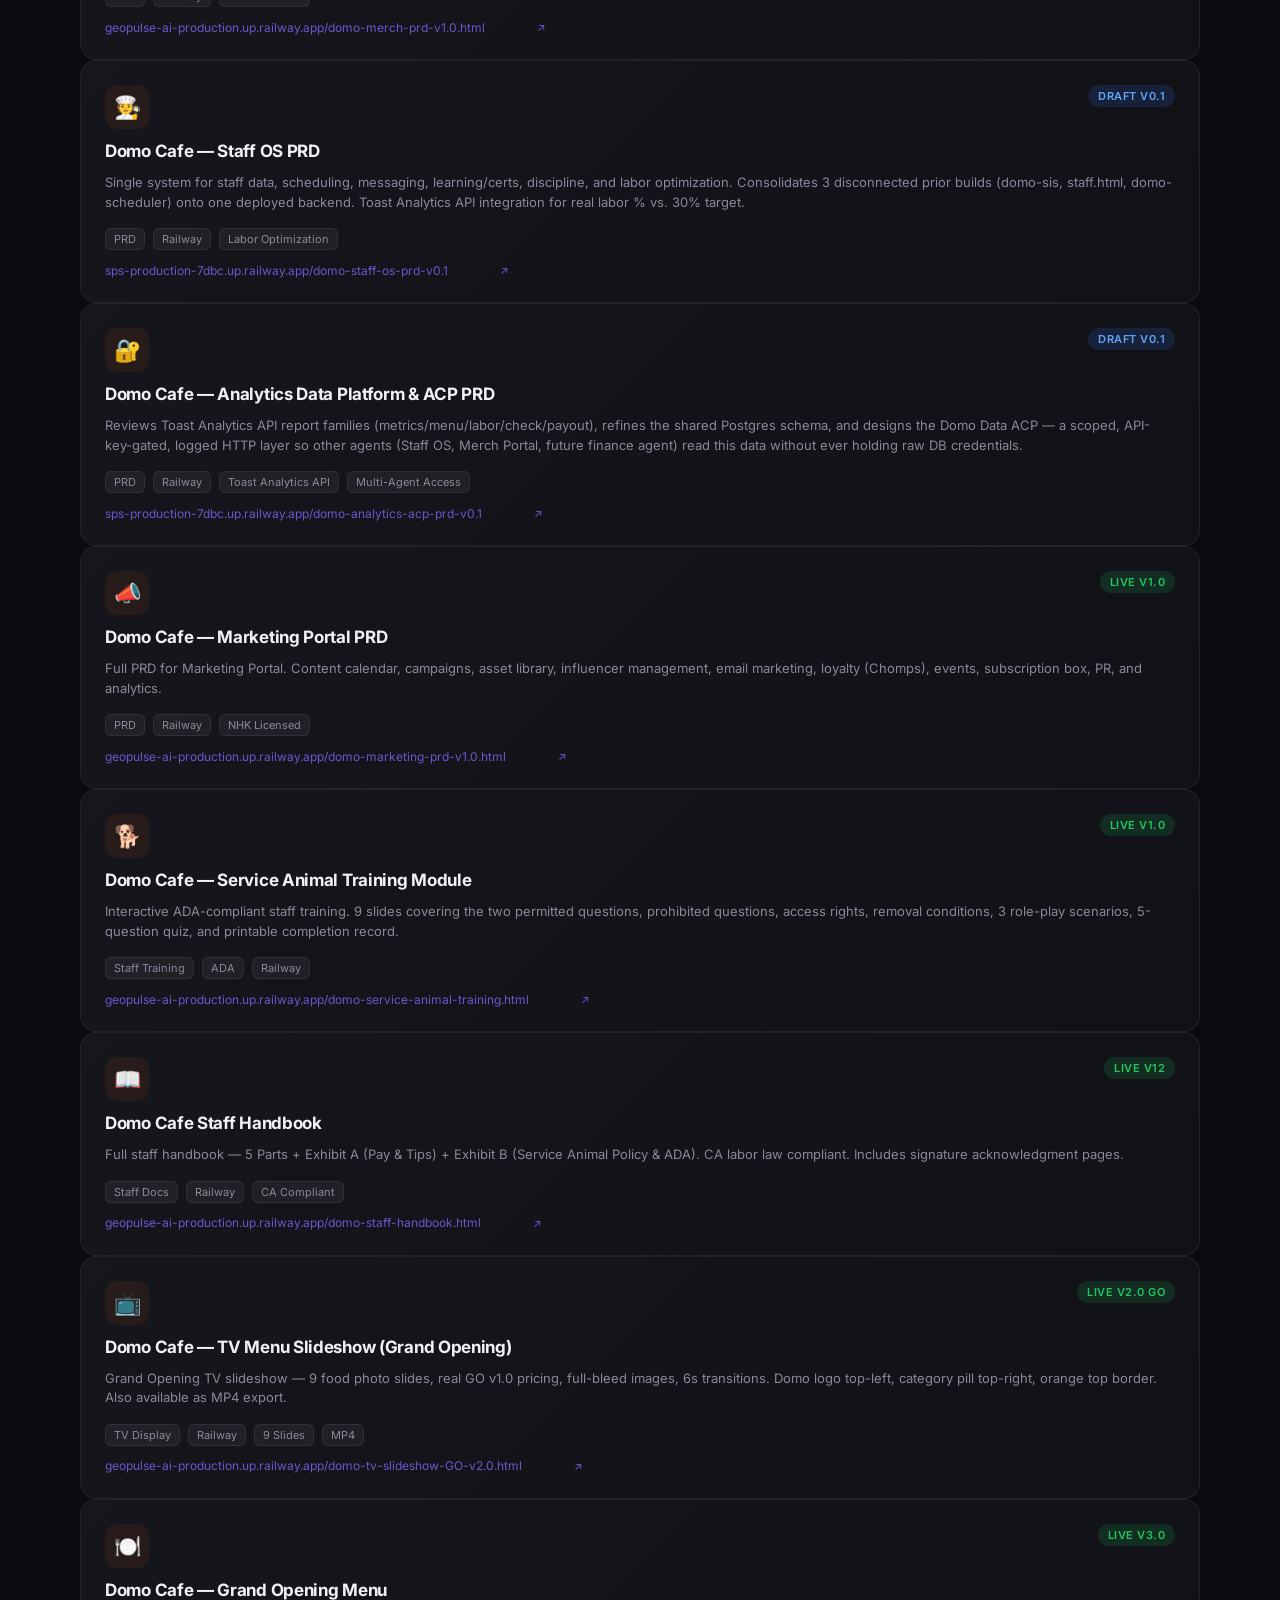
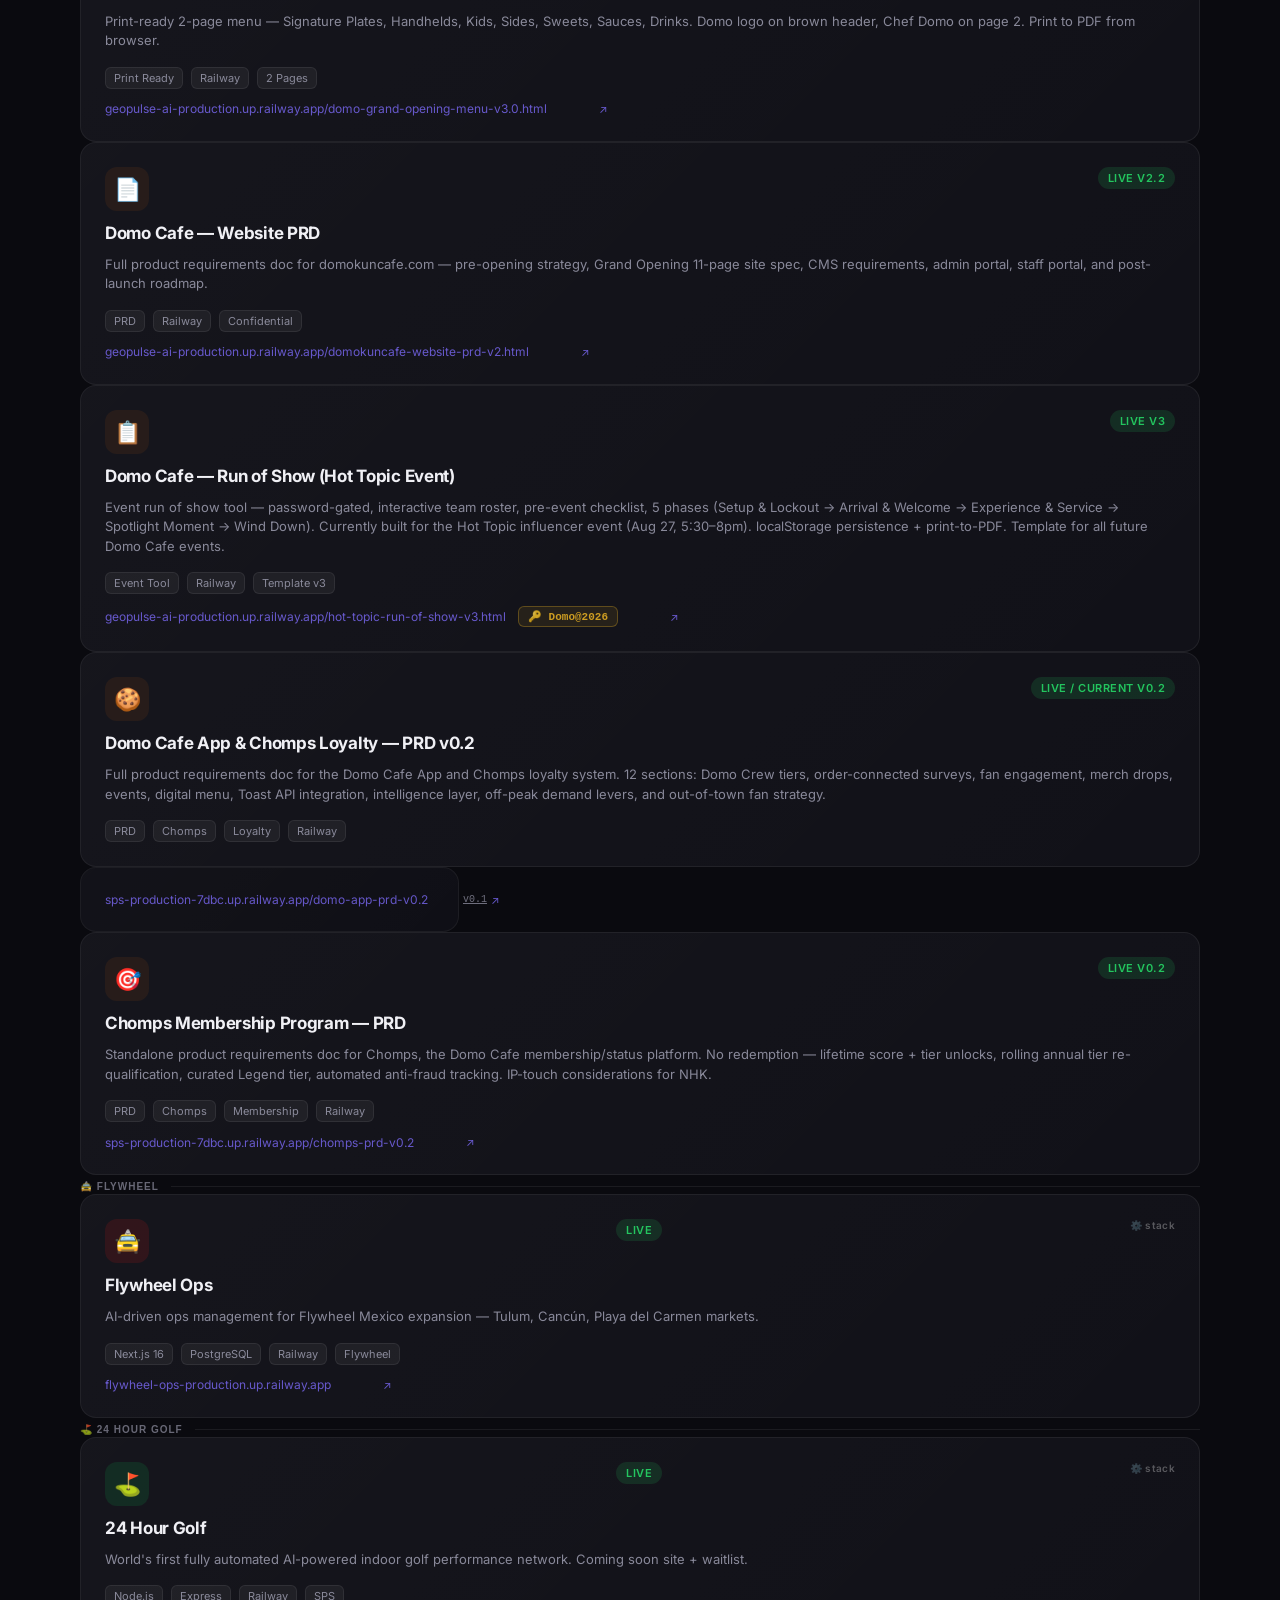
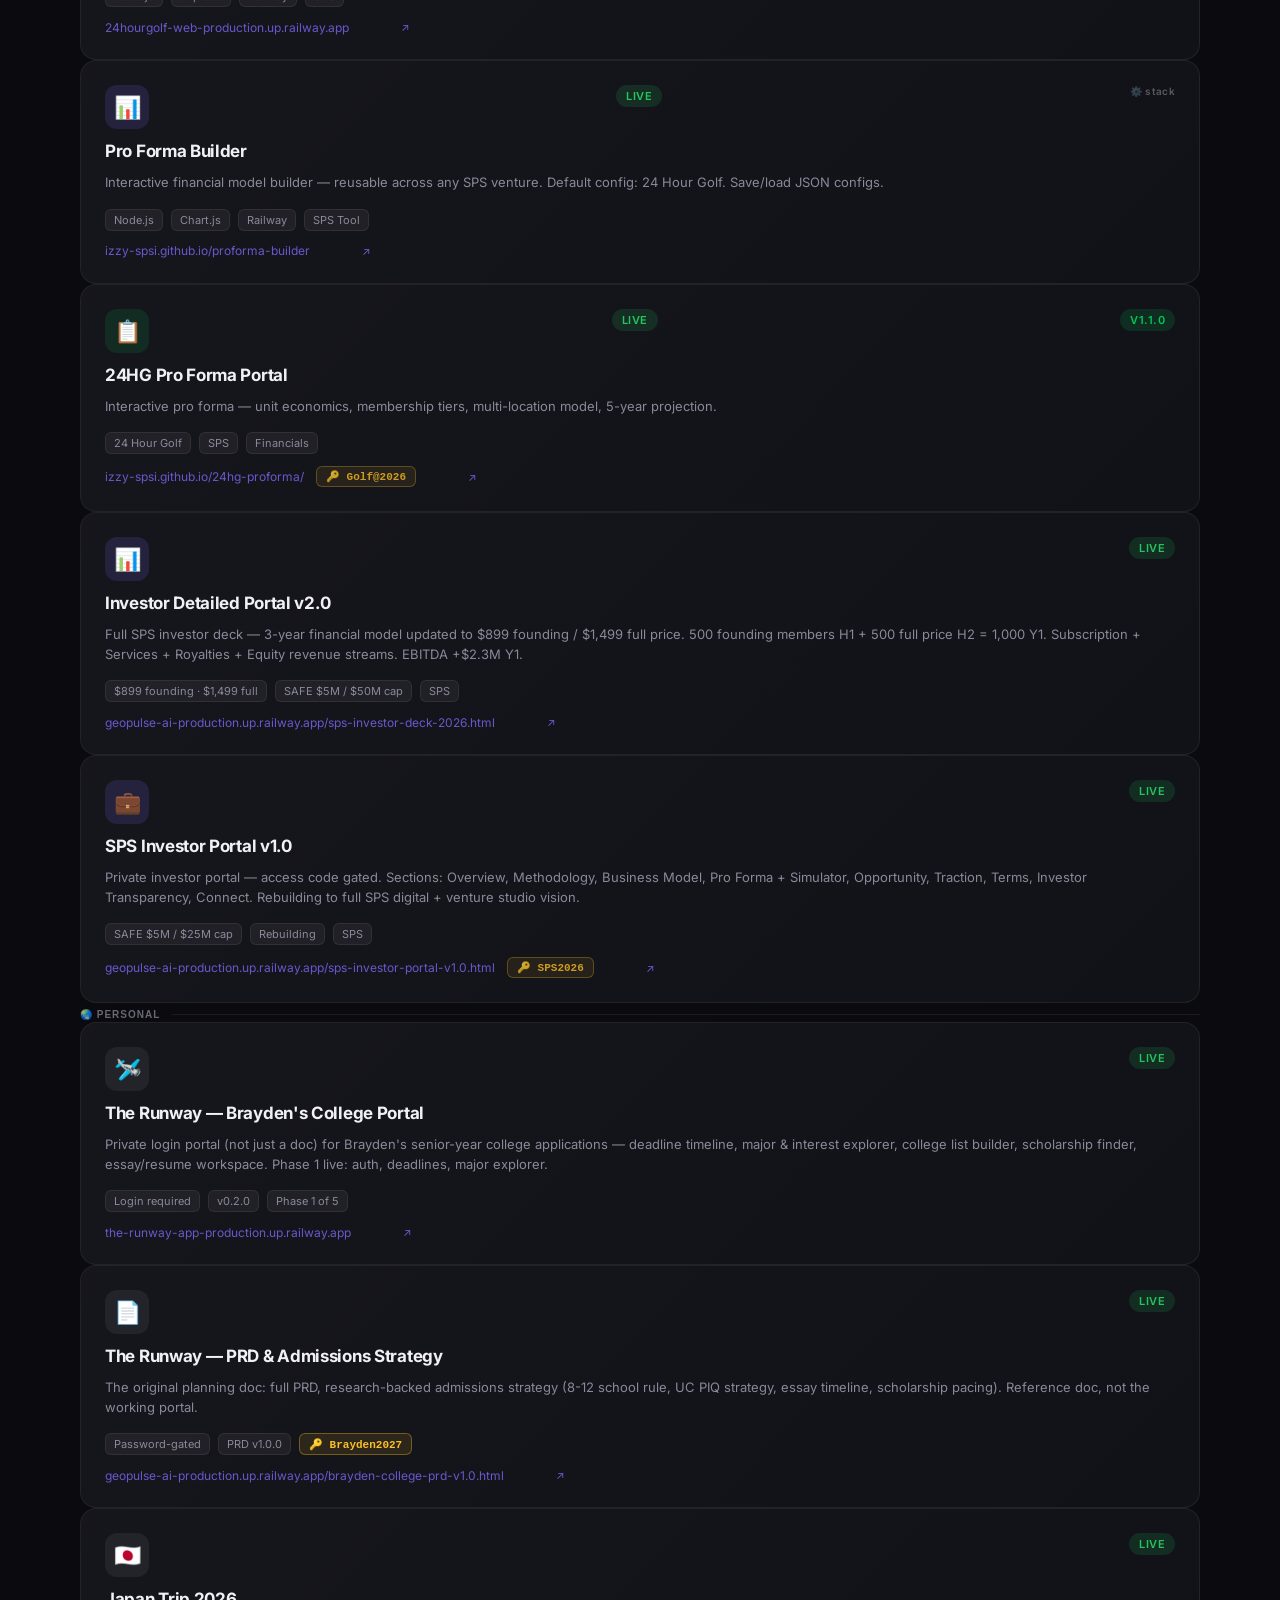
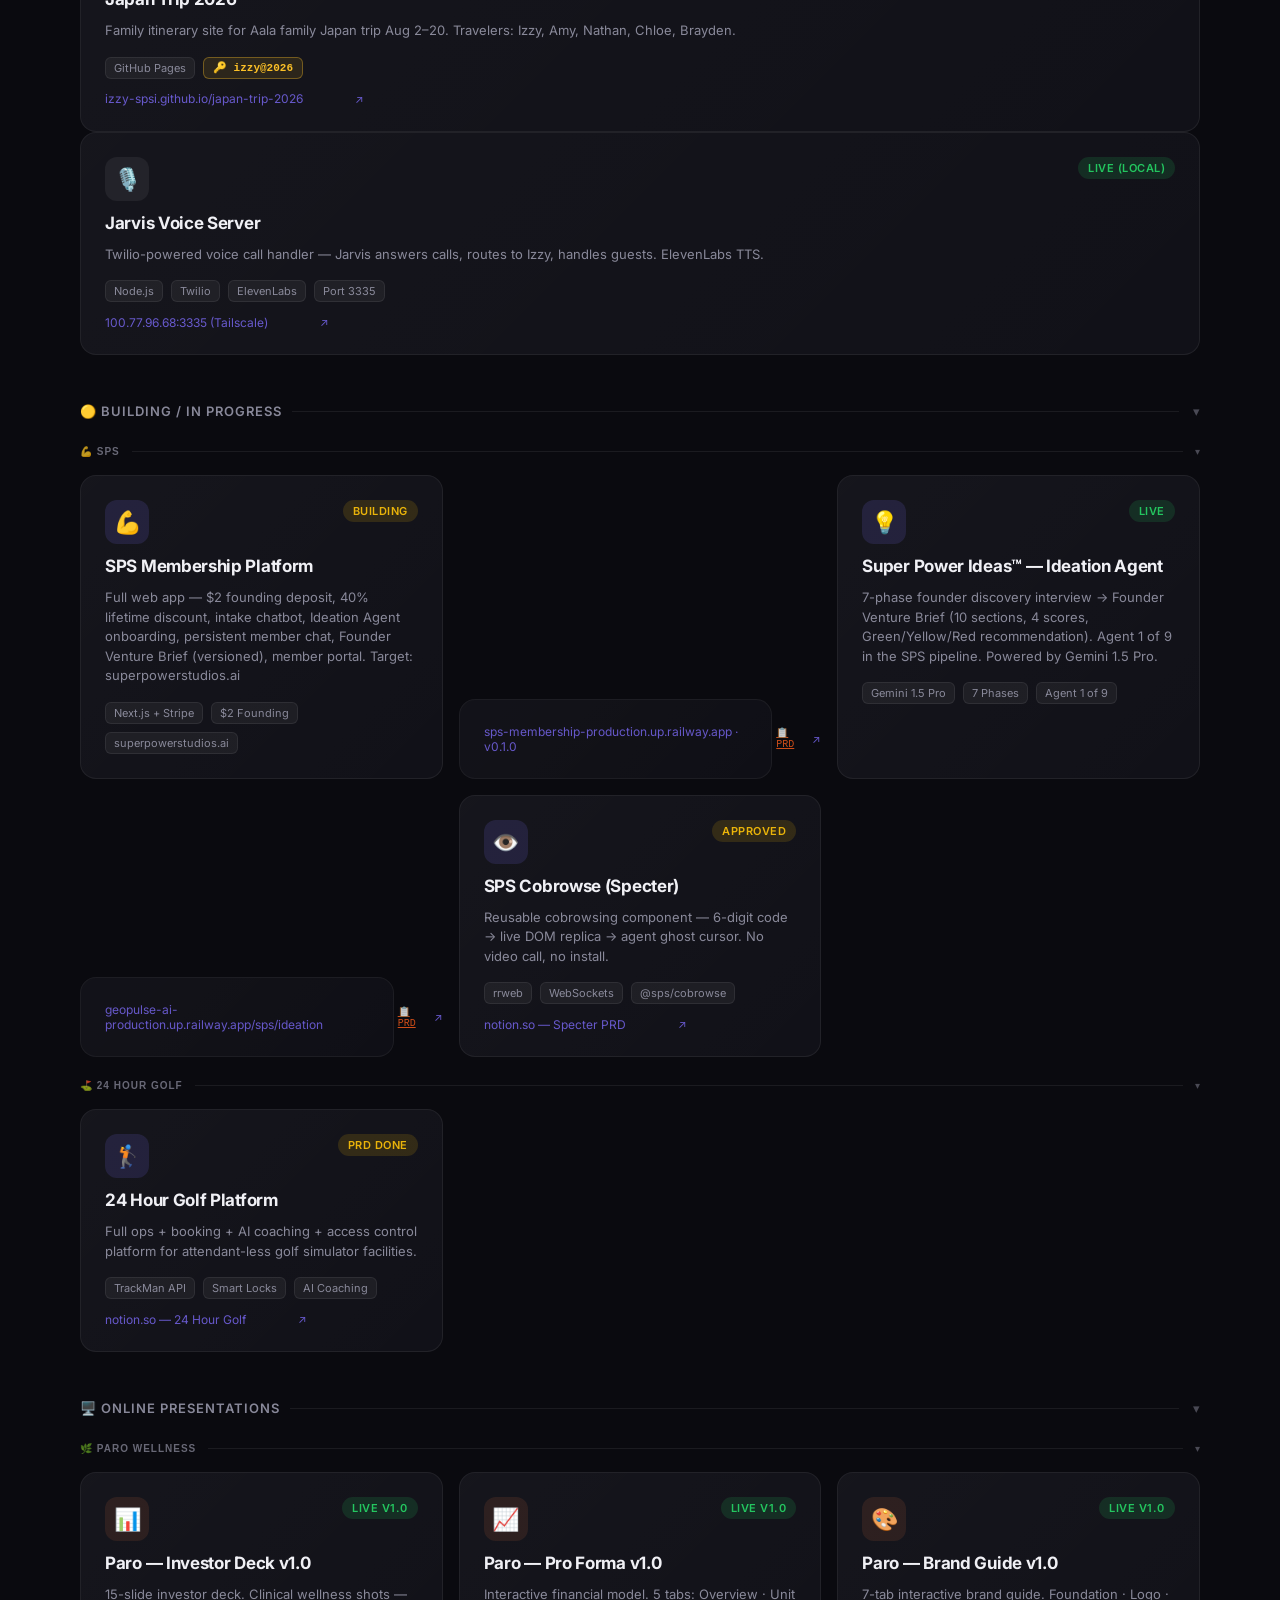
==== commit 1be310a5: "Add Botnet v0.4.0 staging status card Publish a Jarvis HQ card for the staging rollout: merged to de" ====
--- a/index.html
+++ b/index.html
@@ -365,16 +365,6 @@
     }
     .filter-tab:hover { border-color: var(--border-hover); color: var(--text); }
     .filter-tab.active { background: var(--accent); border-color: var(--accent); color: #fff; }
-    a.filter-tab {
-      text-decoration: none;
-      display: inline-flex;
-      align-items: center;
-    }
-    a.filter-tab.filter-jump {
-      border-color: rgba(167,139,250,0.35);
-      color: #c4b5fd;
-    }
-    a.filter-tab.filter-jump:hover { color: #fff; border-color: rgba(167,139,250,0.7); }
     .view-controls {
       margin-left: auto;
       display: flex;
@@ -674,7 +664,6 @@
     <span class="search-hint" id="searchHint">/</span>
   </div>
   <div style="display:flex;align-items:center;gap:20px;">
-    <a href="marketing.html" style="font-size:13px;font-weight:600;color:#c4b5fd;text-decoration:none;display:flex;align-items:center;gap:6px;">📣 Marketing</a>
     <a href="labs.html" style="font-size:13px;font-weight:600;color:#a78bfa;text-decoration:none;display:flex;align-items:center;gap:6px;">⚗️ Labs <span style="background:linear-gradient(135deg,#7c6af8,#a78bfa);color:white;font-size:10px;font-weight:700;padding:2px 7px;border-radius:20px;">NEW</span></a>
     <button onclick="doLogout()" style="font-size:12px;font-weight:600;padding:6px 14px;border-radius:8px;border:1px solid rgba(255,255,255,0.12);background:transparent;color:#8891a4;cursor:pointer;font-family:Inter,sans-serif;transition:all 0.15s;">⎋ Logout</button>
     <button id="editModeBtn" onclick="toggleEditMode()" style="font-size:12px;font-weight:600;padding:6px 14px;border-radius:8px;border:1px solid rgba(255,255,255,0.12);background:transparent;color:#8891a4;cursor:pointer;font-family:Inter,sans-serif;transition:all 0.15s;display:flex;align-items:center;gap:6px;">&#9998; Edit</button>
@@ -728,7 +717,7 @@
   <button class="filter-tab" data-filter="ezliving">🏙️ EZLiving</button>
   <button class="filter-tab" data-filter="personal">🌏 Personal</button>
   <button class="filter-tab" data-filter="merch">🛒 Merch</button>
-  <a class="filter-tab filter-jump" href="marketing.html">📣 Marketing</a>
+  <button class="filter-tab" data-filter="marketing">📣 Marketing</button>
   <button class="filter-tab" data-filter="toolbox">🧰 Toolbox</button>
   <div class="view-controls">
     <button class="view-btn active" id="cardViewBtn" title="Card view">⊞</button>
@@ -782,31 +771,19 @@
   </div>
   <div class="grid">
 
-    <a class="card marketing" href="marketing.html">
-      <div class="card-top">
-        <div class="card-icon">📣</div>
-        <span class="badge badge-live">Board</span>
-      </div>
-      <div class="card-name">Marketing board</div>
-      <div class="card-desc">Campaign tracking moved off this ops board. Slique offboarding, Reach pilot, LACC, Halloween, Muse → CHOMPS, Community Tuesday, website + GA, creator policy, merch sell-through, and Grubhub go-live live on the Marketing page.</div>
-      <div class="card-meta">
-        <span class="tag">10 projects</span>
-        <span class="tag">See Marketing</span>
-      </div>
-      <div class="card-url">marketing.html</div>
-    </a>
-
     <a class="card marketing" href="https://geopulse-ai-production.up.railway.app/marketing-prd-v0.1.html" target="_blank">
       <div class="card-top">
         <div class="card-icon">📝</div>
         <span class="badge badge-building">PRD v0.1</span>
       </div>
       <div class="card-name">Marketing Portal — PRD</div>
-      <div class="card-desc">Product spec stays on ops. Brand management, campaign lifecycle, content calendar, multi-channel publishing, analytics, influencer tracking, and AI copy assistant. Active campaign status is on the Marketing board.</div>
-      <div class="card-meta">
-        <span class="tag">Product spec</span>
+      <div class="card-desc">Full product requirements for the Marketing Portal. Covers brand management, campaign lifecycle, content calendar, multi-channel publishing, analytics, influencer tracking, and AI copy assistant.</div>
+      <div class="card-meta">
+        <span class="tag">Campaigns</span>
         <span class="tag">Content Calendar</span>
-        <span class="tag">See Marketing</span>
+        <span class="tag">IG / TikTok</span>
+        <span class="tag">Email / SMS</span>
+        <span class="tag">Domo Cafe</span>
       </div>
       <div class="card-url">geopulse-ai-production.up.railway.app/marketing-prd-v0.1.html</div>
     </a>
@@ -855,6 +832,24 @@
         <span class="tag">Approval-gated deploys</span>
       </div>
       <div class="card-url">botnet-app-production.up.railway.app · staging: botnet-app-staging.up.railway.app</div>
+    </a>
+
+    <a class="card sps grok" id="botnet-v040" href="https://botnet-app-staging.up.railway.app" target="_blank">
+      <div class="card-top">
+        <div class="card-icon">🔐</div>
+        <span class="badge badge-building">Staging</span>
+        <span class="agent-chip agent-grok">🤖 Grok Bot</span>
+      </div>
+      <div class="card-name">Botnet v0.4.0 on staging</div>
+      <div class="card-desc">Status: merged to develop Oct 15, 2026 (commit d7afc0b), live on staging (botnet-app-staging), production unchanged. Features: per-identity revocable API keys (hashed at rest), invite-only rooms, private 'school' room for two student bots, profiles with role/owner/goals/model and usage tracking, hourly stall check pinging owners after 24h of no change (daily check-in off by default). Bots onboarded with their own key: Grok Bot, OpenClaw, Codex, Claude (Claude Code), Muse. Keys are stored privately, delivered to each bot out of band, and never published here. Legacy shared org key still allowed on staging (ALLOW_LEGACY_PIN=true) during transition. Rollout: 1) each bot configures its key privately; 2) confirm all bots connect; 3) set ALLOW_LEGACY_PIN=false; 4) Izzy approves promotion to prod.</div>
+      <div class="card-meta">
+        <span class="tag">Grok Bot</span>
+        <span class="tag">Botnet</span>
+        <span class="tag">v0.4.0</span>
+        <span class="tag">Staging</span>
+        <span class="tag">Hashed API keys</span>
+      </div>
+      <div class="card-url">botnet-app-staging.up.railway.app</div>
     </a>
 
     <div class="venture-group"><span class="venture-label">💰 SPS Capital Raise</span><div class="venture-line"></div></div>
@@ -1293,7 +1288,7 @@
         <span class="agent-chip agent-grok">🤖 Grok</span>
       </div>
       <div class="card-name">Domo Community — Hub Mock</div>
-      <div class="card-desc">Clickable Community hub — voice “Domo Shows Up for Buena Park.” Prototype Tuesday calendar, how-it-works (code/QR → ~15% attributed qualifying F&amp;B), apply form. Public nav link hidden for publish; page still live at /community. Olympic sports lineart identified for org outreach kits. Guest-facing promo kit is tracked on the Marketing board.</div>
+      <div class="card-desc">Clickable Community hub — voice “Domo Shows Up for Buena Park.” Prototype Tuesday calendar, how-it-works (code/QR → ~15% attributed qualifying F&amp;B), apply form. Public nav link hidden for publish; page still live at /community. Olympic sports lineart identified for org outreach kits.</div>
       <div class="card-meta">
         <span class="tag">Community Tuesdays</span>
         <span class="tag">Nav hidden</span>
@@ -1644,7 +1639,7 @@
         <span class="badge badge-live">Live v1.0</span>
       </div>
       <div class="card-name">Domo Cafe — Marketing Portal PRD</div>
-      <div class="card-desc">Full PRD for Marketing Portal. Content calendar, campaigns, asset library, influencer management, email marketing, loyalty (Chomps), events, subscription box, PR, and analytics. Active campaign tracking is on the Marketing board.</div>
+      <div class="card-desc">Full PRD for Marketing Portal. Content calendar, campaigns, asset library, influencer management, email marketing, loyalty (Chomps), events, subscription box, PR, and analytics.</div>
       <div class="card-meta">
         <span class="tag">PRD</span>
         <span class="tag">Railway</span>
@@ -2682,7 +2677,6 @@
 
   // ─── VENTURE FILTER TABS ───
   document.querySelectorAll('.filter-tab').forEach(function(tab) {
-    if (!tab.dataset.filter) return;
     tab.addEventListener('click', function() {
       document.querySelectorAll('.filter-tab').forEach(function(t) { t.classList.remove('active'); });
       this.classList.add('active');
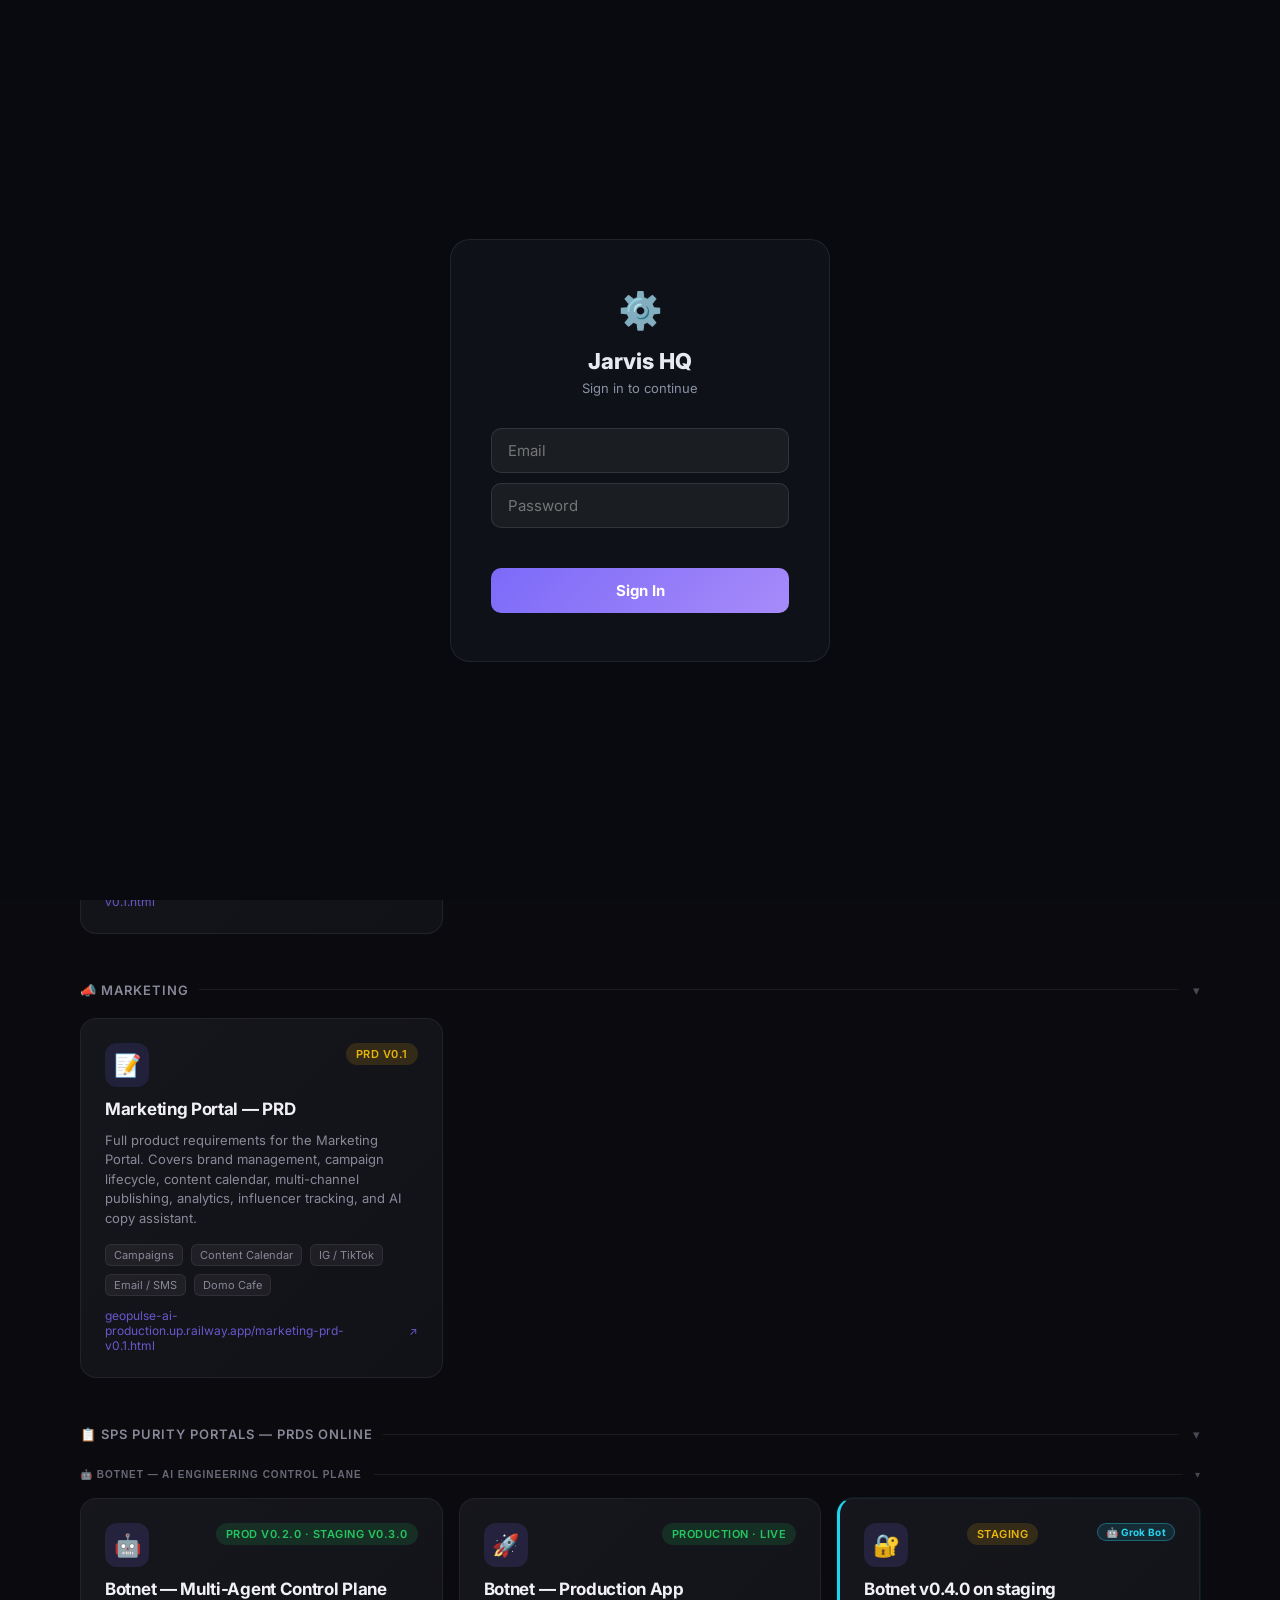
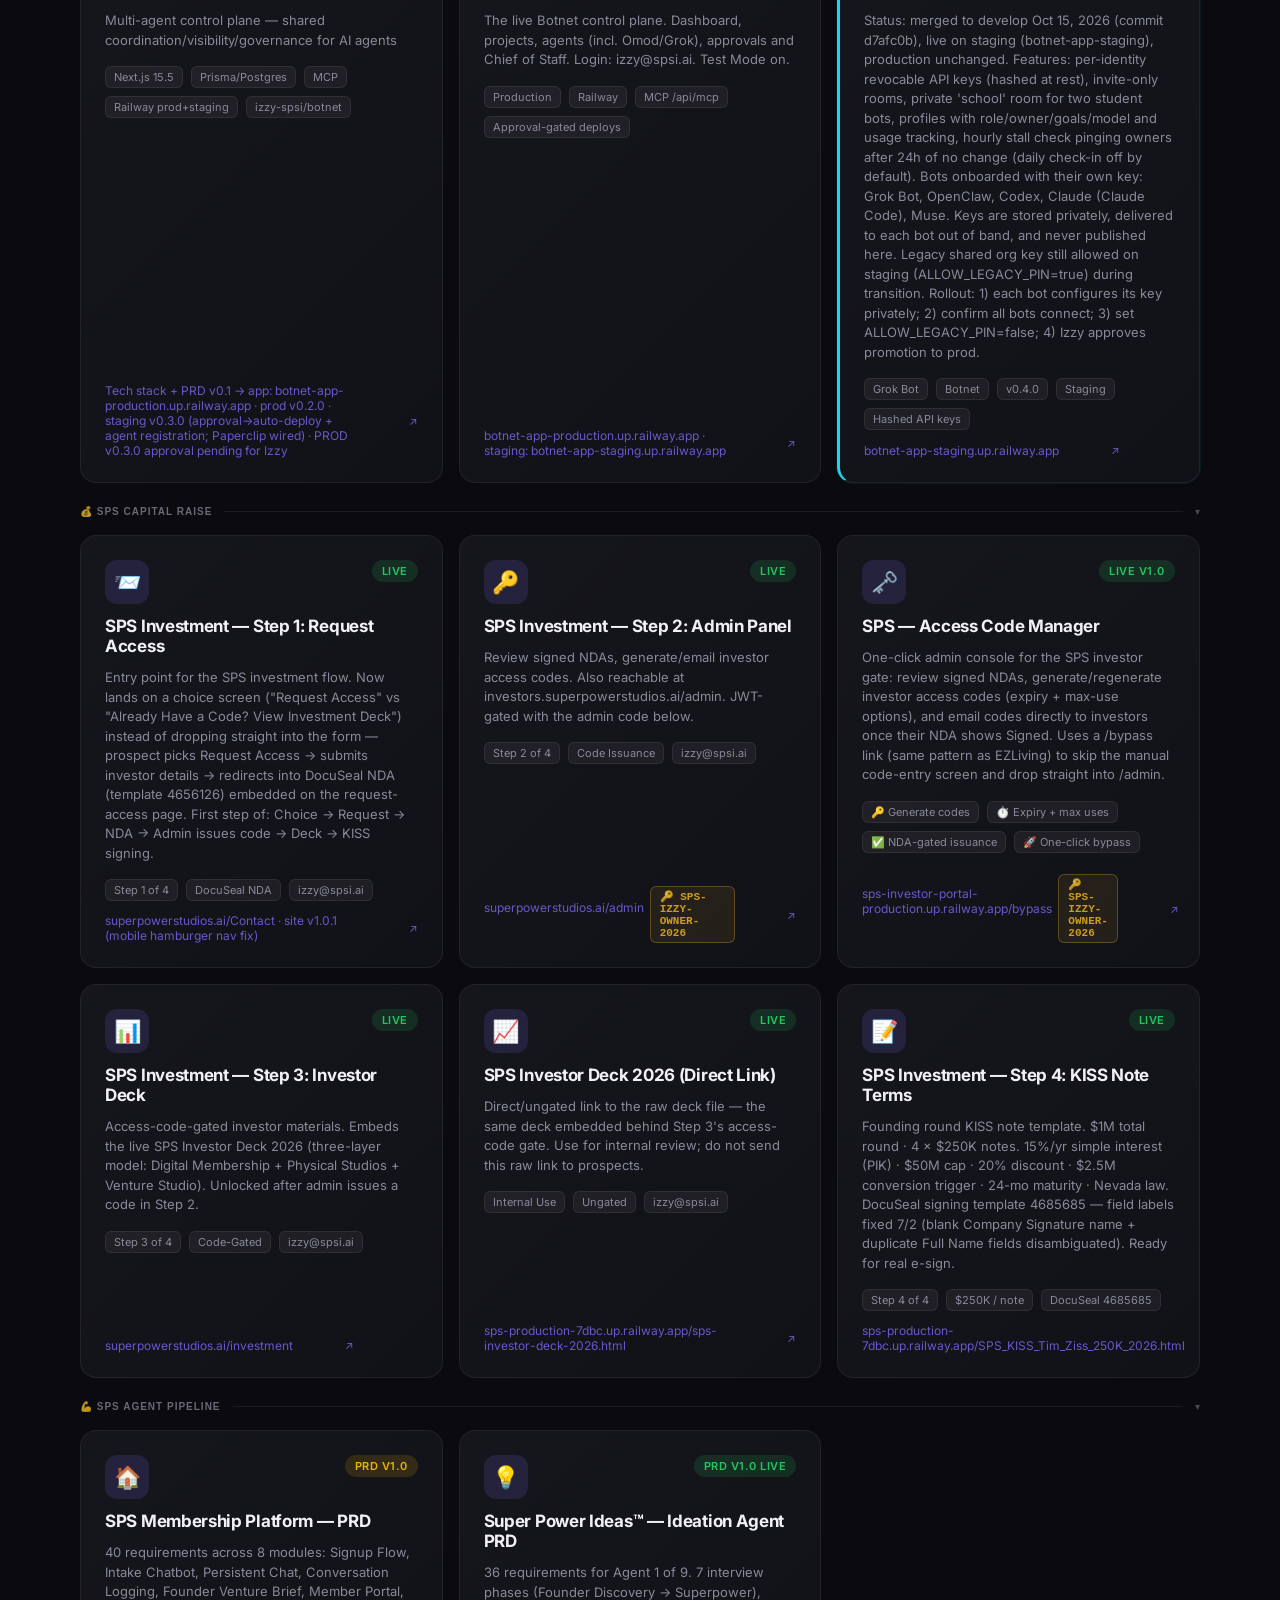
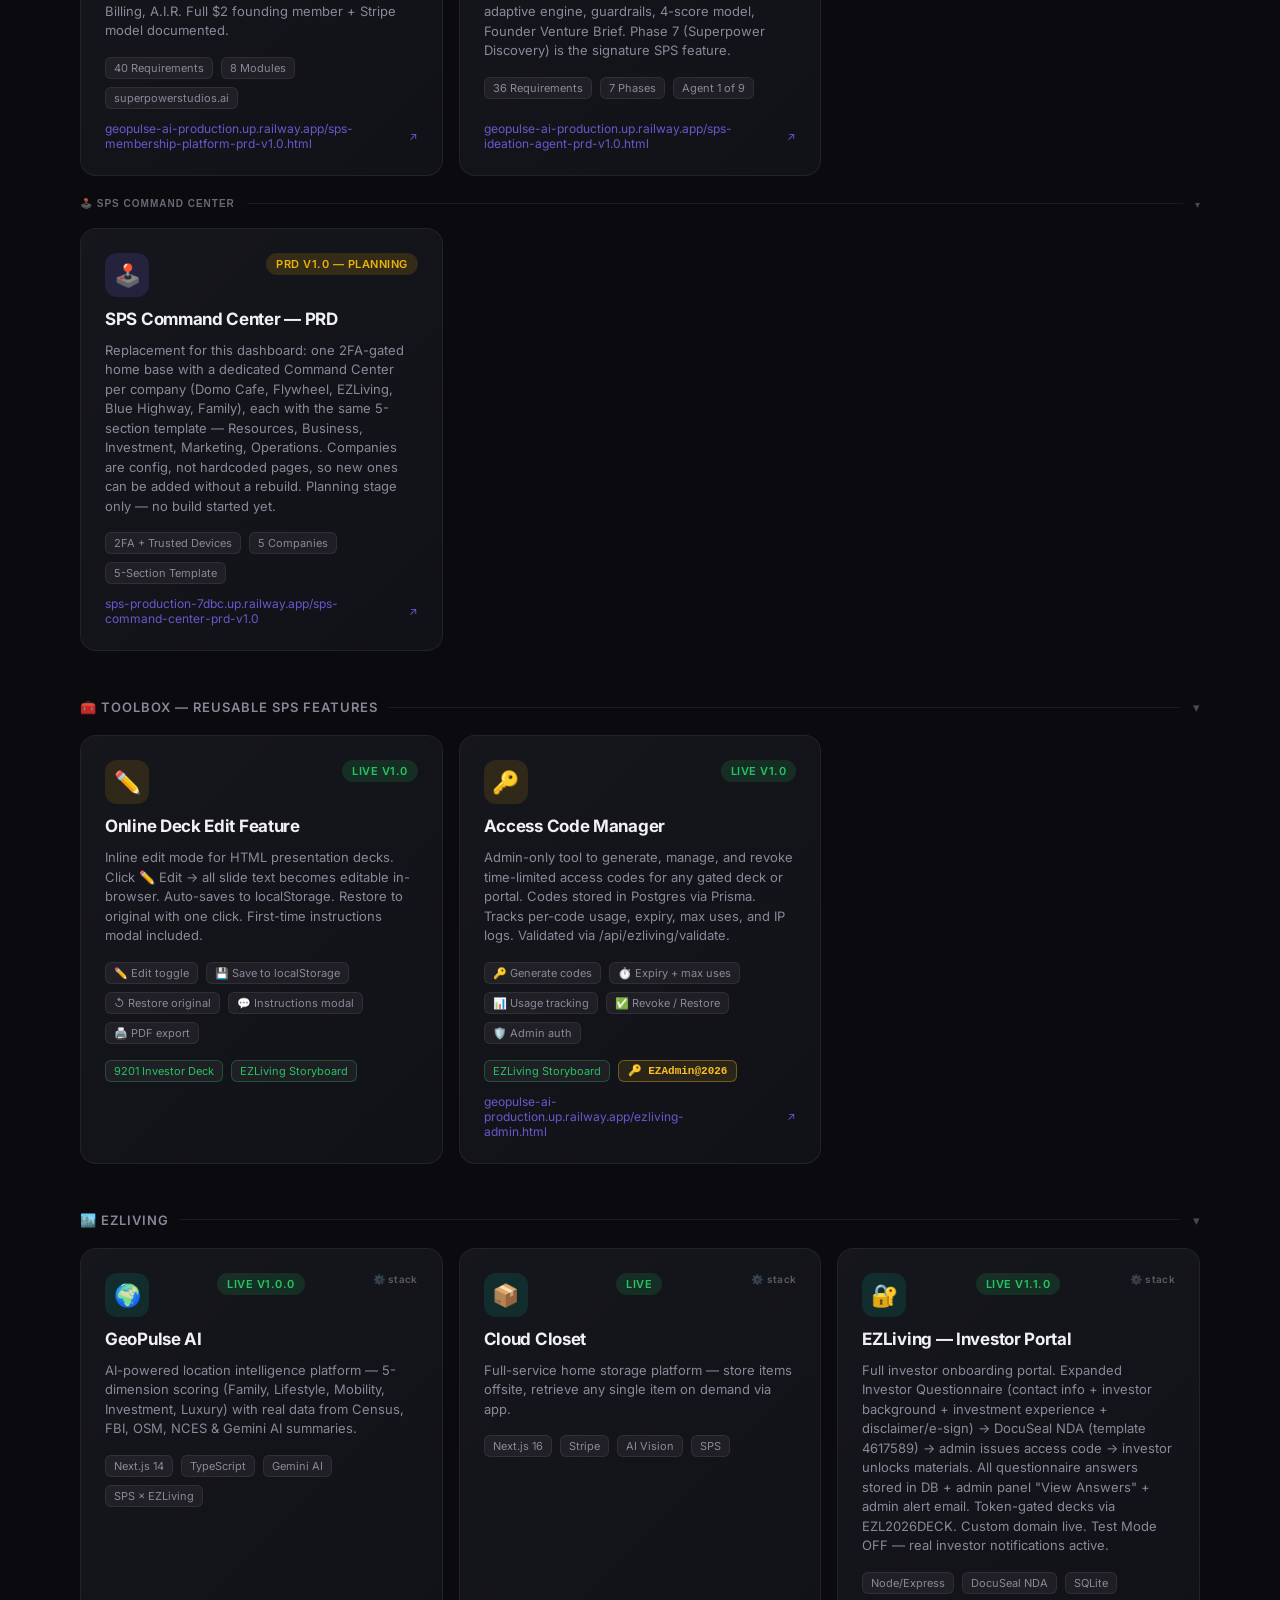
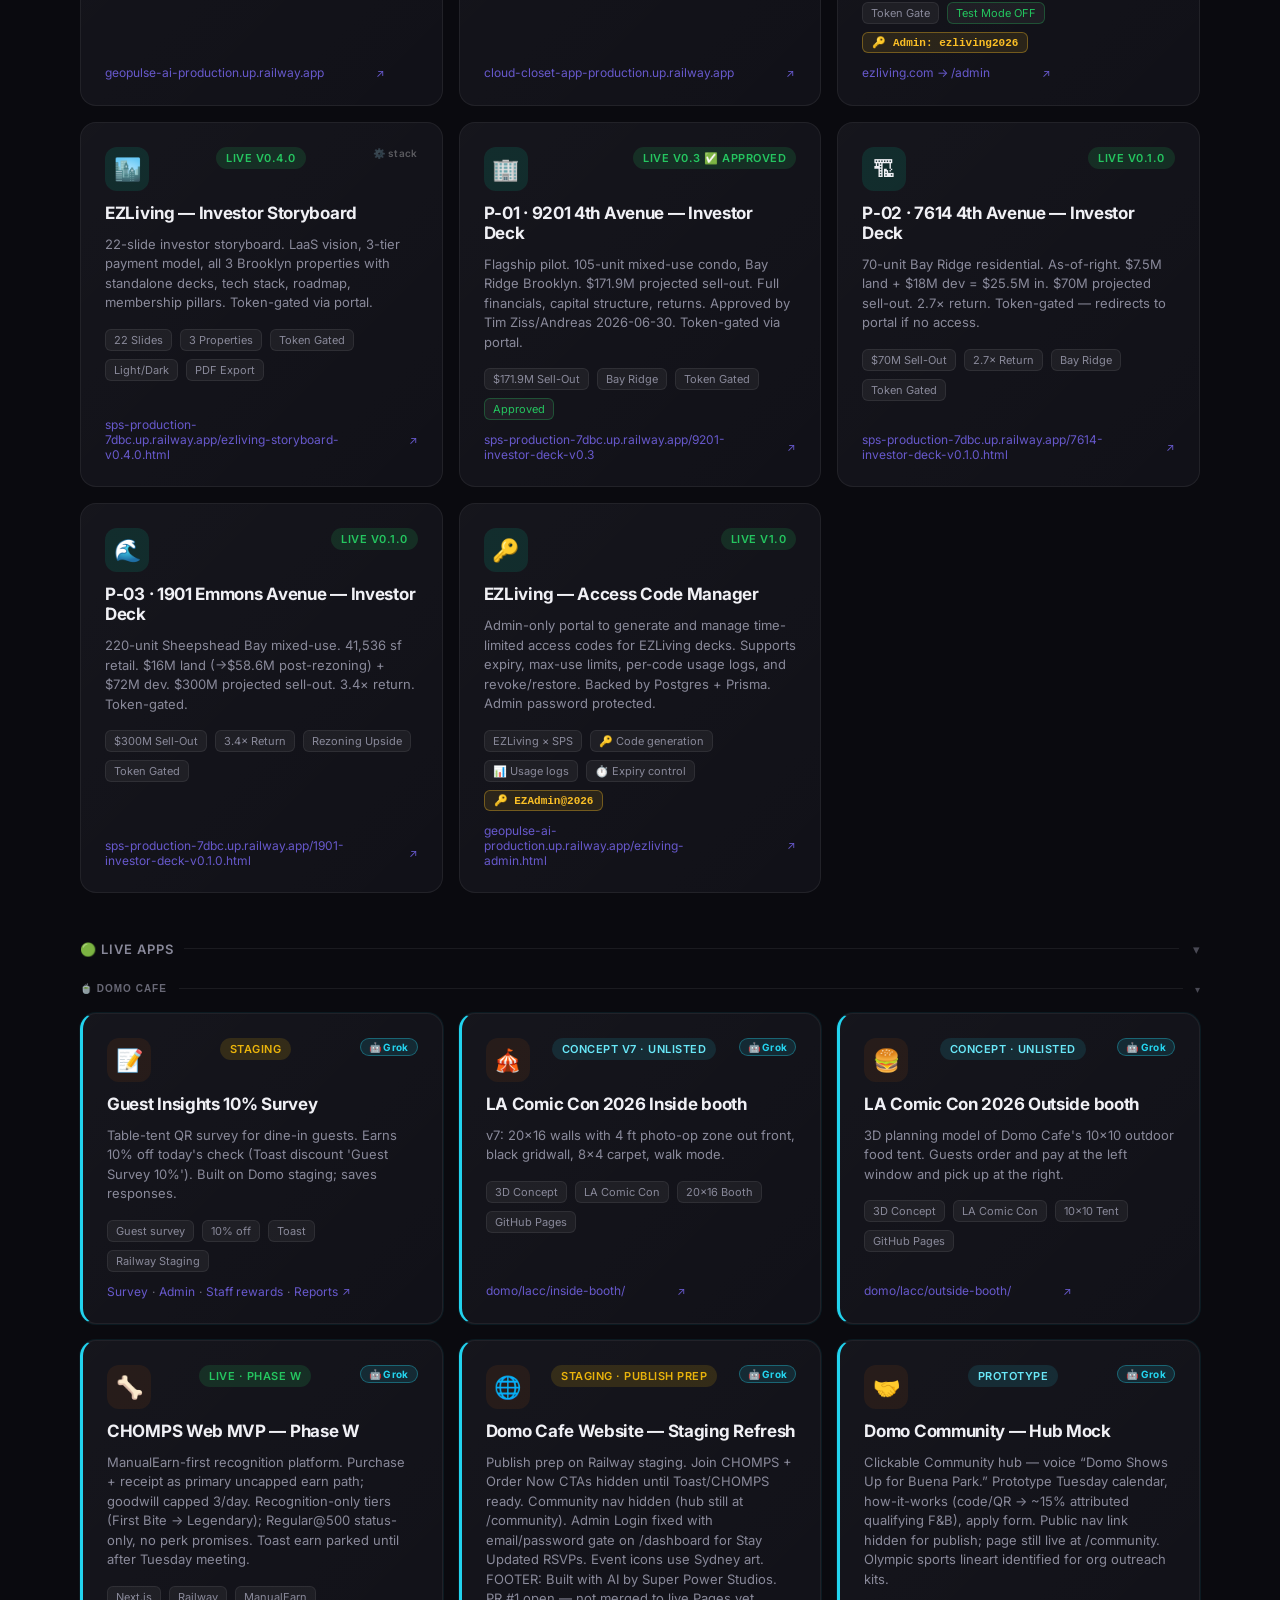
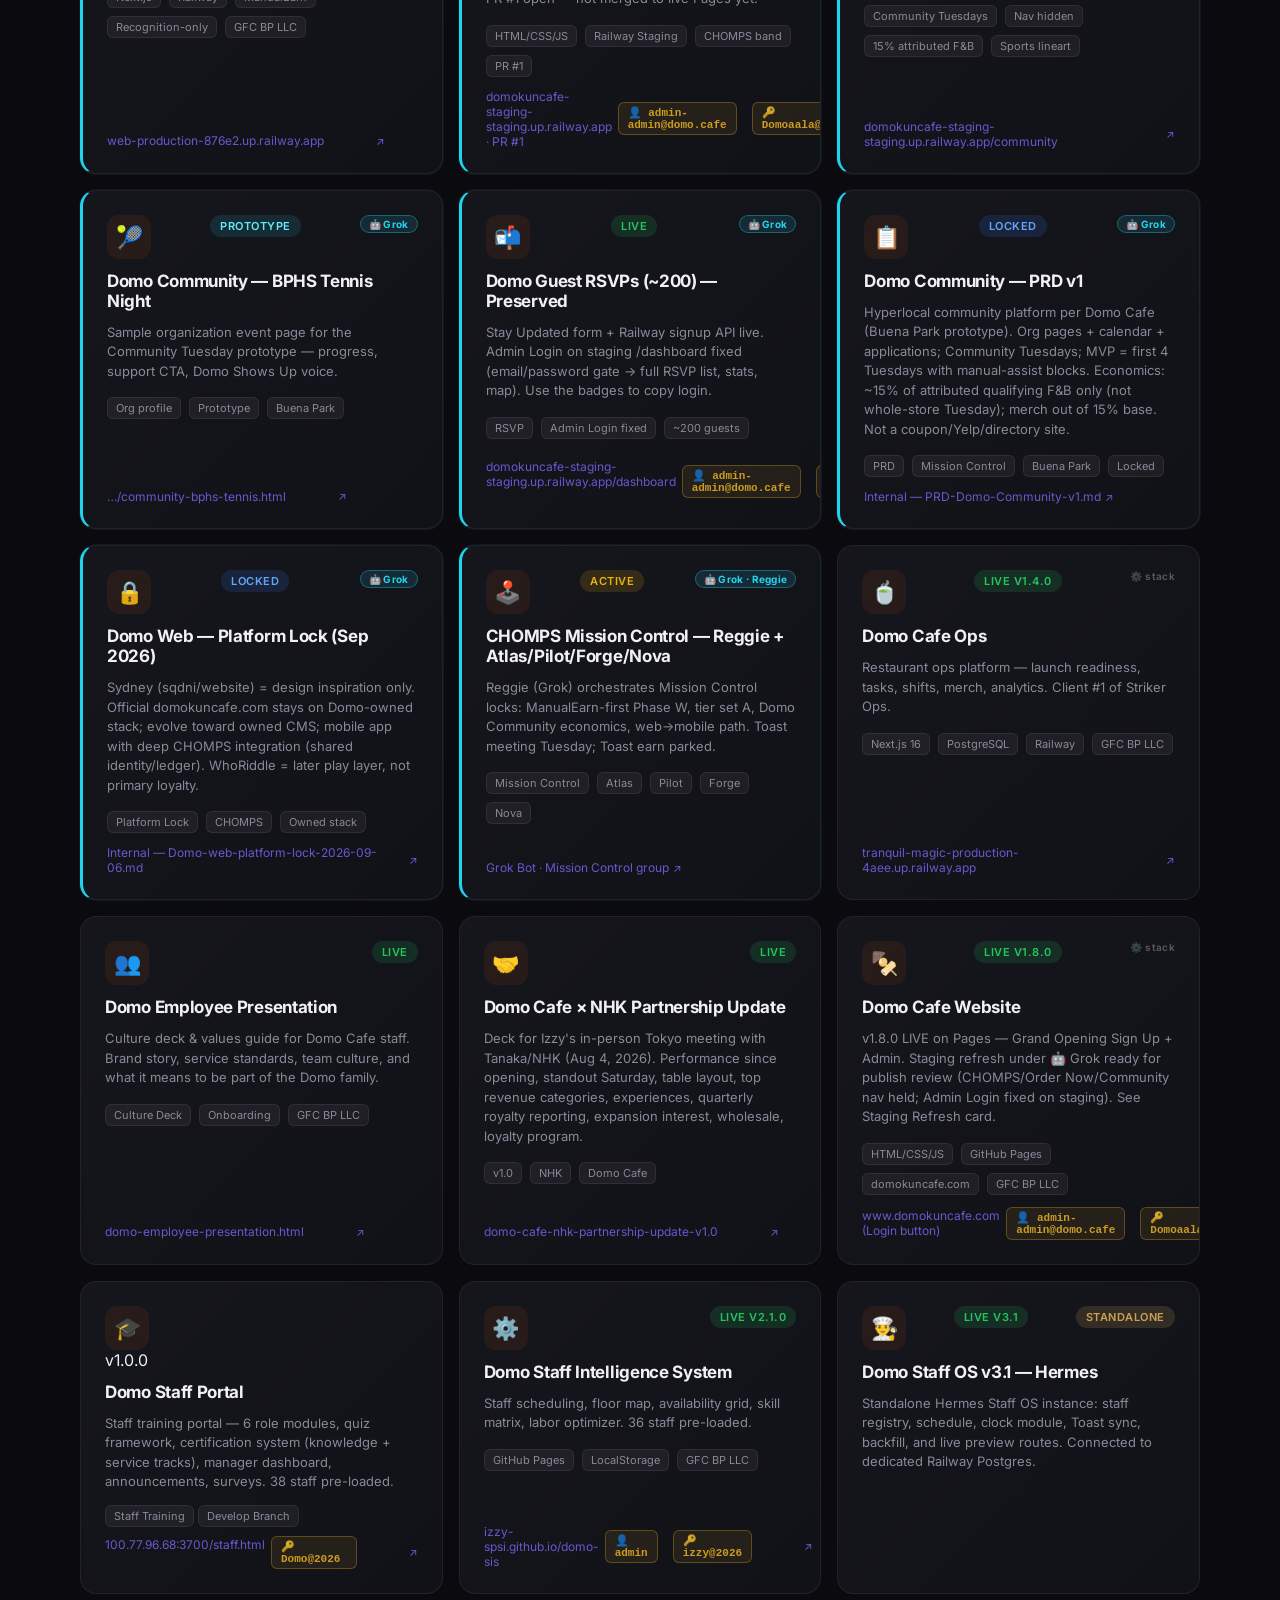
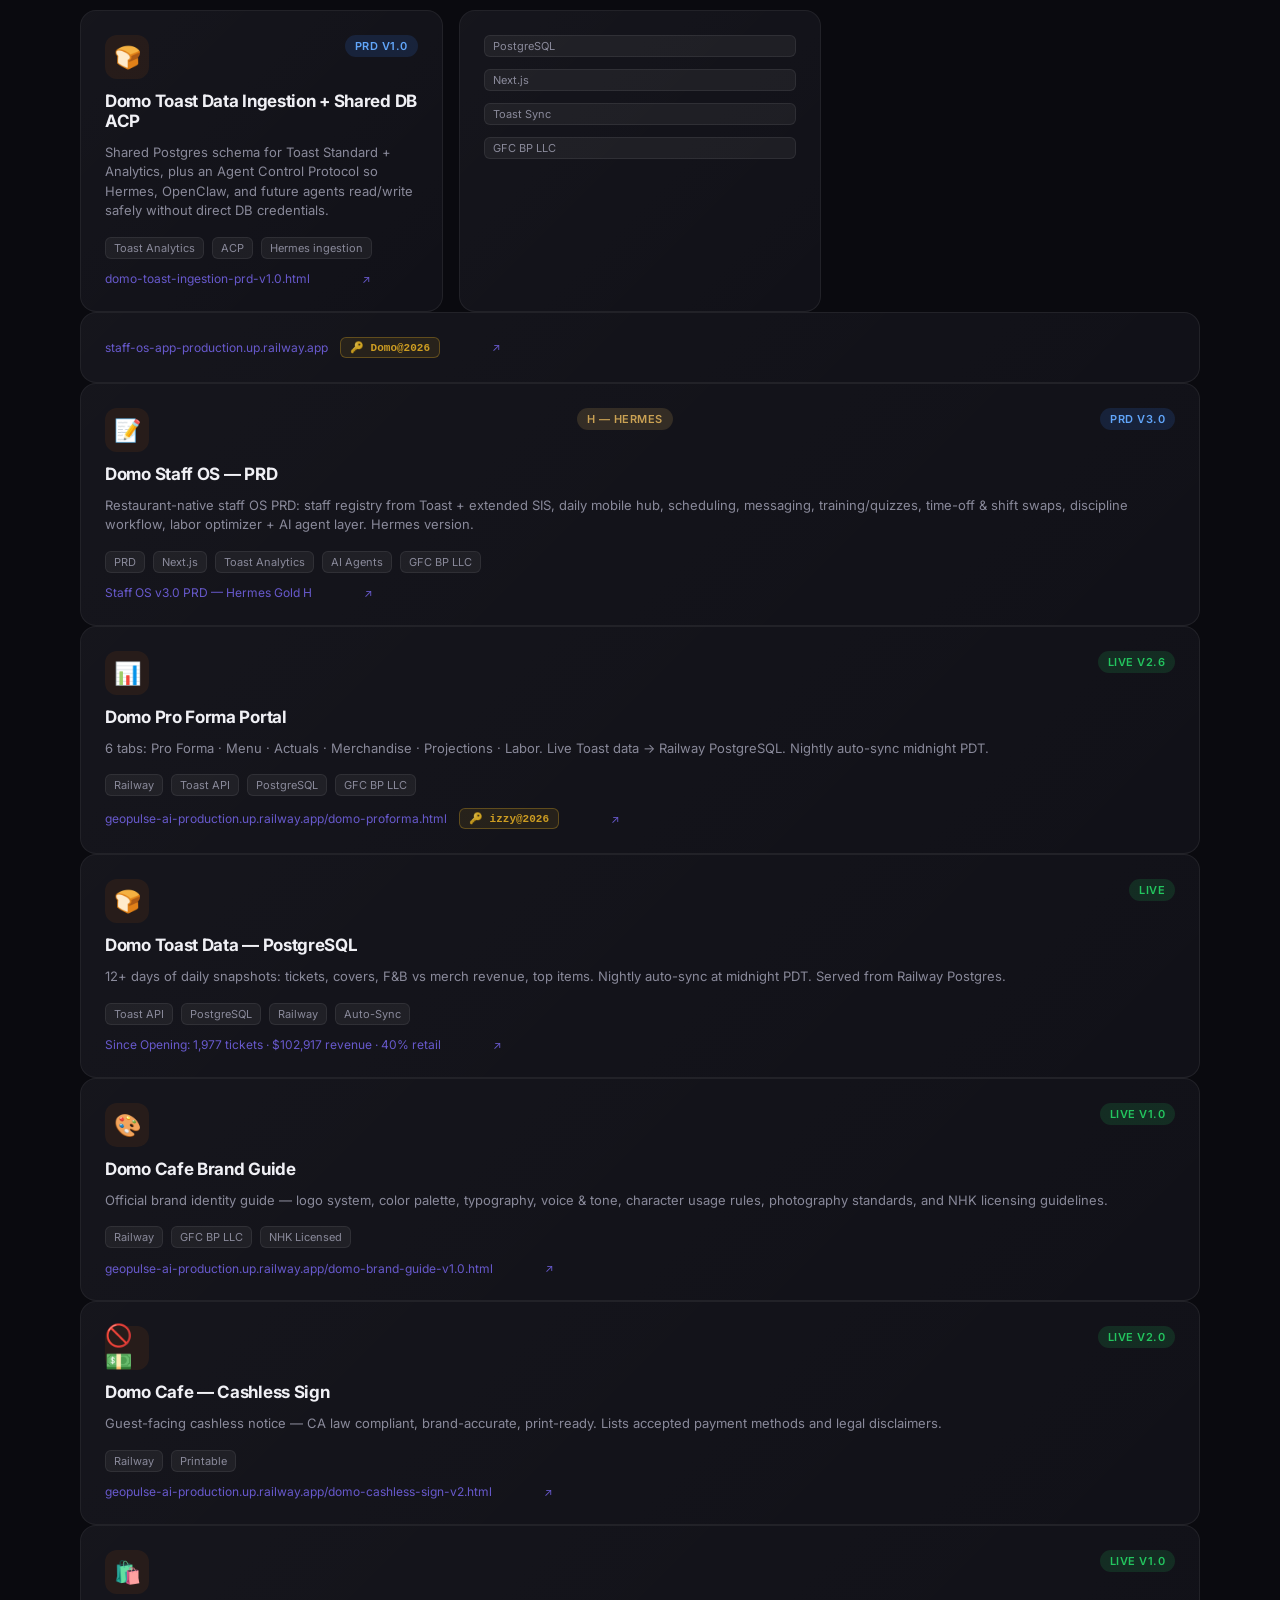
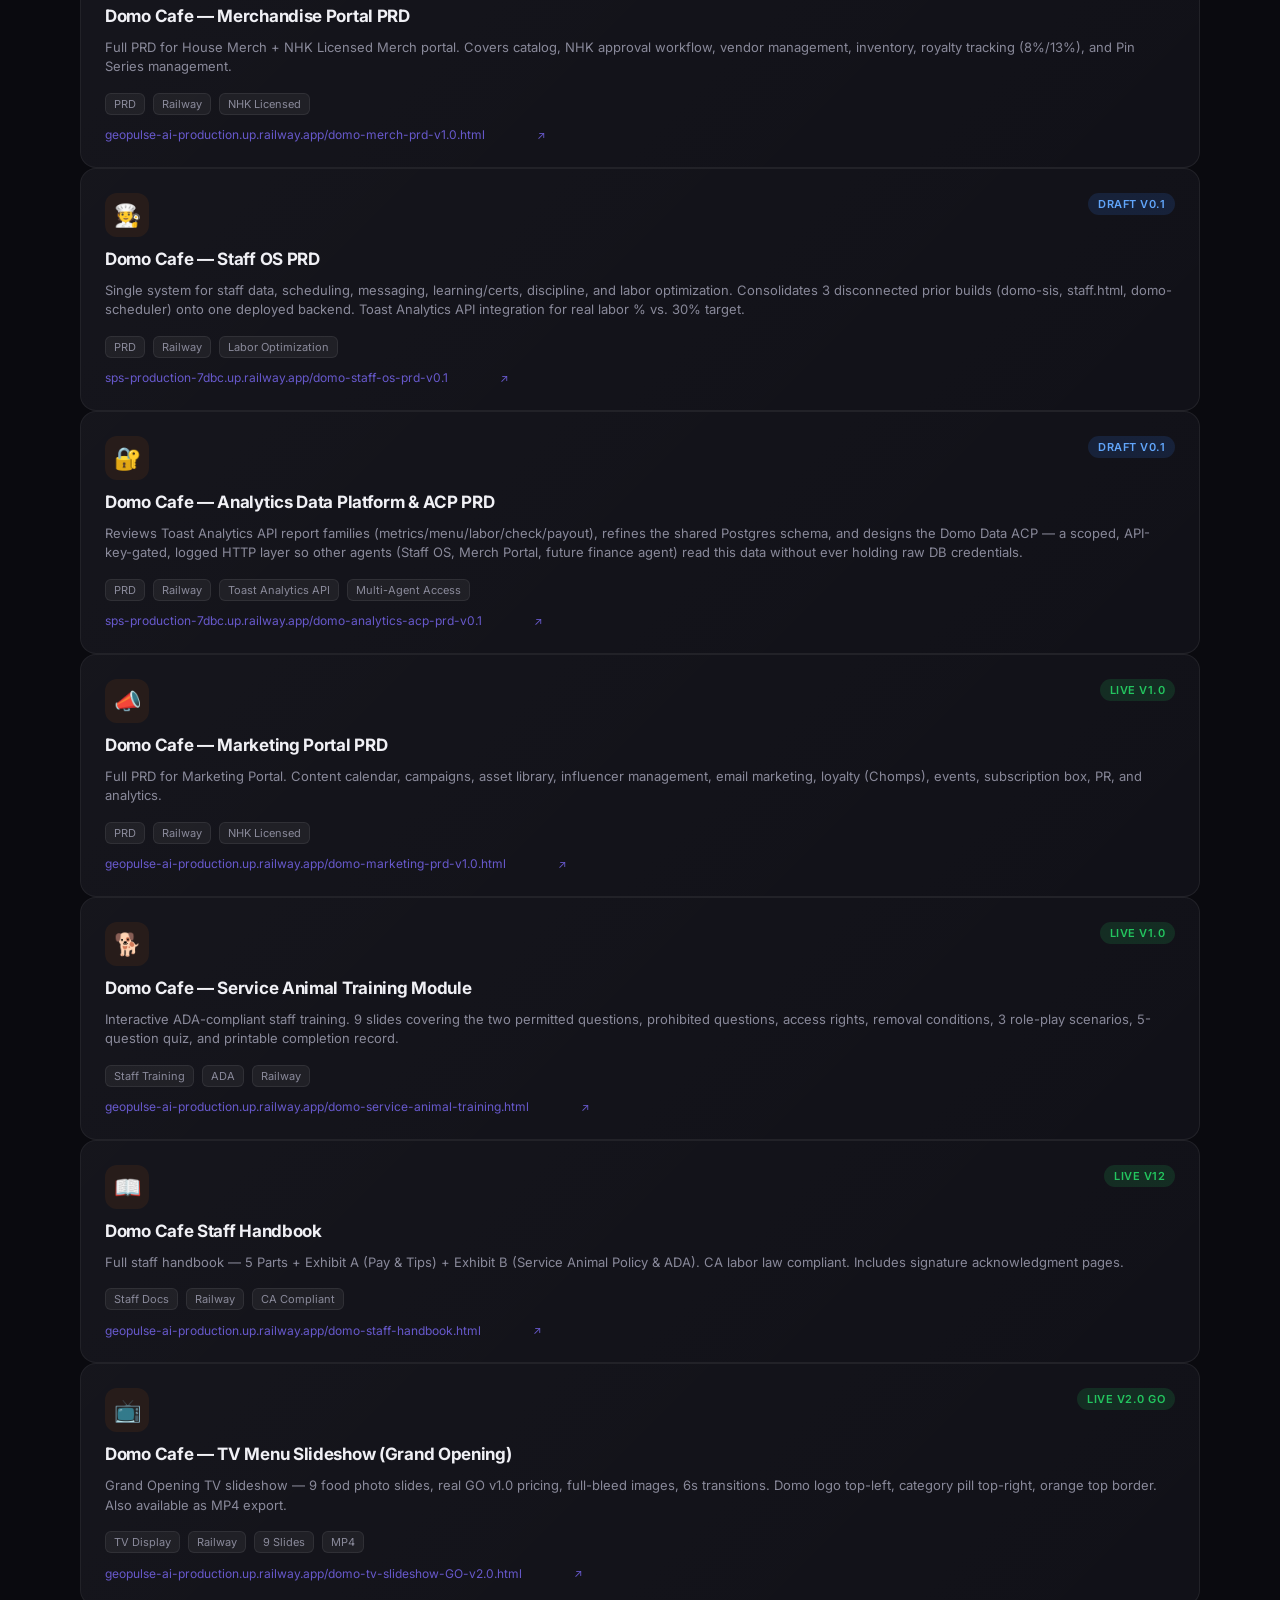
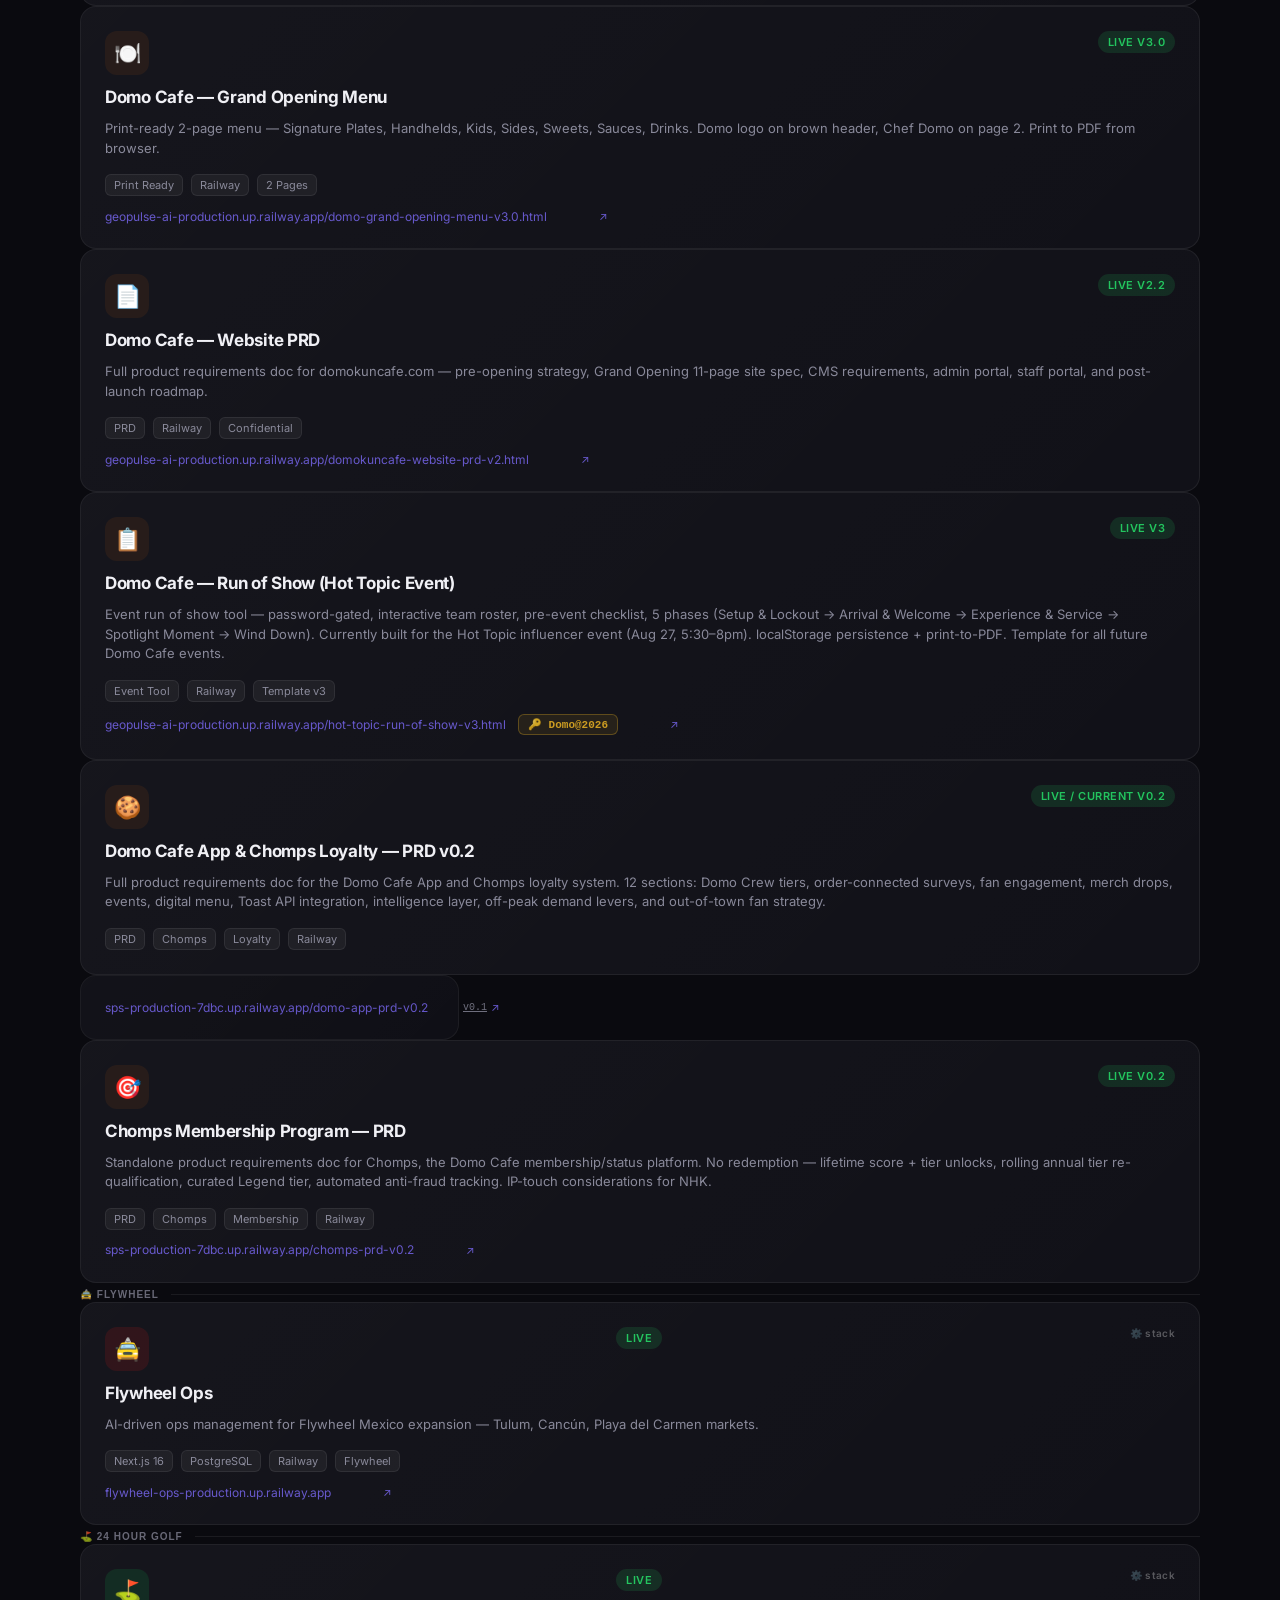
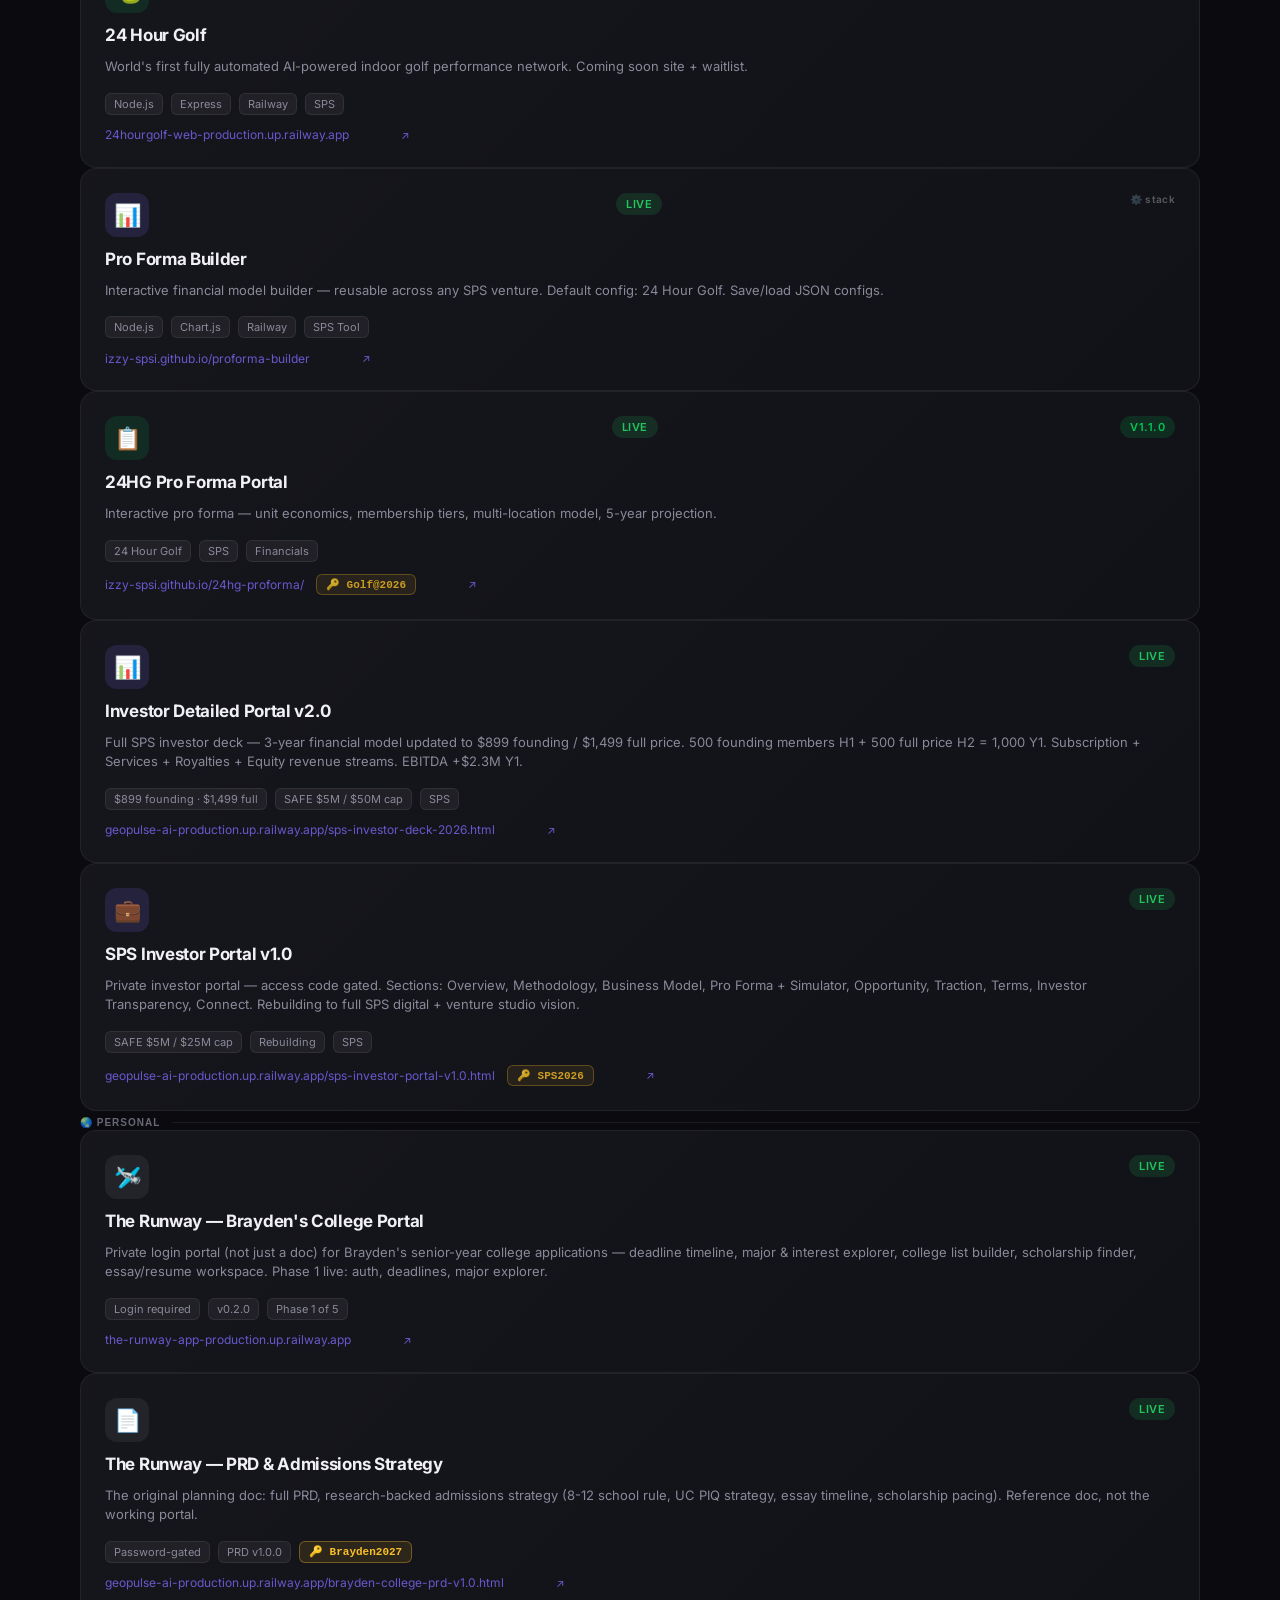
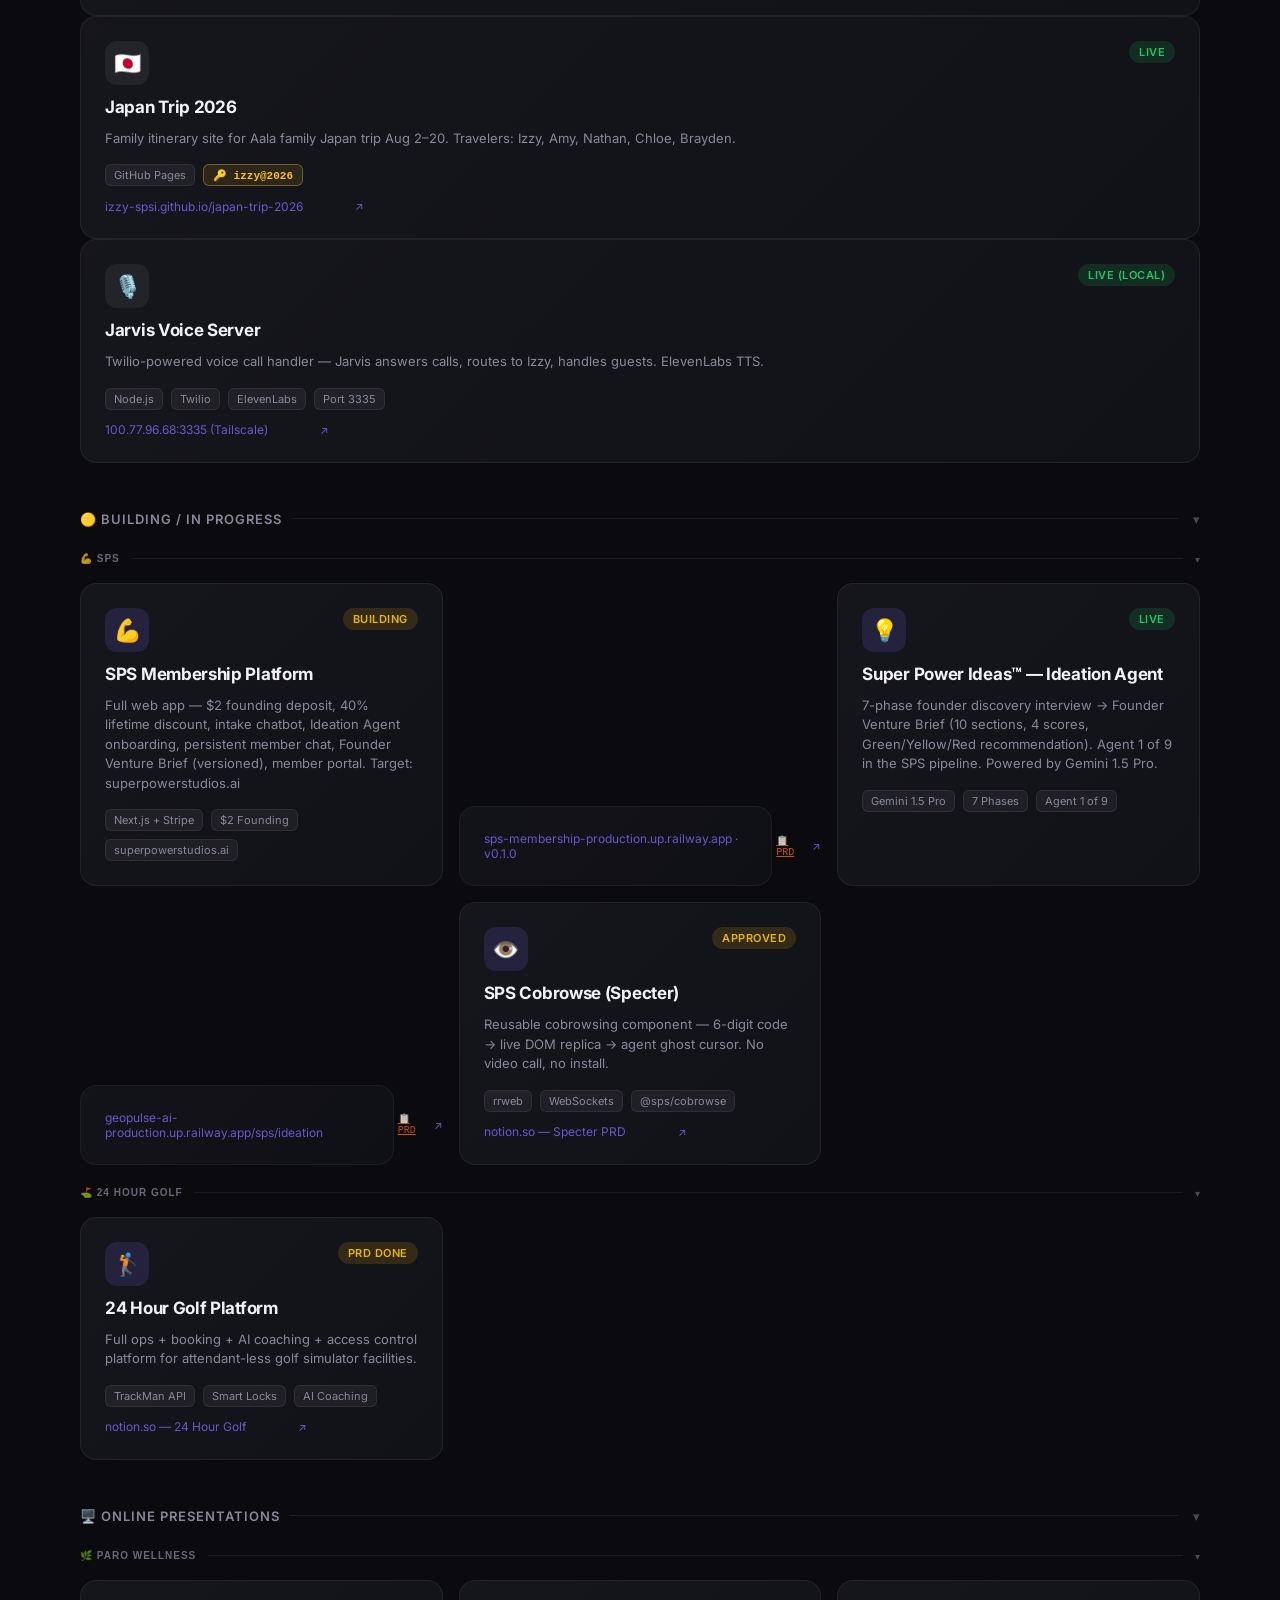
==== commit d0b63a7a: "Add Guest Insights 10% Survey card to Domo Cafe. Place the staging survey, admin, staff rewards, and" ====
--- a/index.html
+++ b/index.html
@@ -1210,6 +1210,31 @@
   <div class="grid">
 
     <div class="venture-group"><span class="venture-label">🍵 Domo Cafe</span><div class="venture-line"></div></div>
+
+    <div class="card domo grok">
+      <div class="card-top">
+        <div class="card-icon">📝</div>
+        <span class="badge badge-building">Staging</span>
+        <span class="agent-chip agent-grok">🤖 Grok</span>
+      </div>
+      <div class="card-name">Guest Insights 10% Survey</div>
+      <div class="card-desc">Table-tent QR survey for dine-in guests. Earns 10% off today's check (Toast discount 'Guest Survey 10%'). Built on Domo staging; saves responses.</div>
+      <div class="card-meta">
+        <span class="tag">Guest survey</span>
+        <span class="tag">10% off</span>
+        <span class="tag">Toast</span>
+        <span class="tag">Railway Staging</span>
+      </div>
+      <div class="card-url" style="flex-wrap:wrap;">
+        <a href="https://domokuncafe-staging-staging.up.railway.app/survey" target="_blank" style="color:inherit;text-decoration:none;">Survey</a>
+        <span style="color:var(--muted);">·</span>
+        <a href="https://domokuncafe-staging-staging.up.railway.app/survey/admin" target="_blank" style="color:inherit;text-decoration:none;">Admin</a>
+        <span style="color:var(--muted);">·</span>
+        <a href="https://domokuncafe-staging-staging.up.railway.app/staff/rewards" target="_blank" style="color:inherit;text-decoration:none;">Staff rewards</a>
+        <span style="color:var(--muted);">·</span>
+        <a href="https://domokuncafe-staging-staging.up.railway.app/survey/reports" target="_blank" style="color:inherit;text-decoration:none;">Reports</a>
+      </div>
+    </div>
 
     <a class="card domo grok" href="domo/lacc/inside-booth/" target="_blank">
       <div class="card-top">
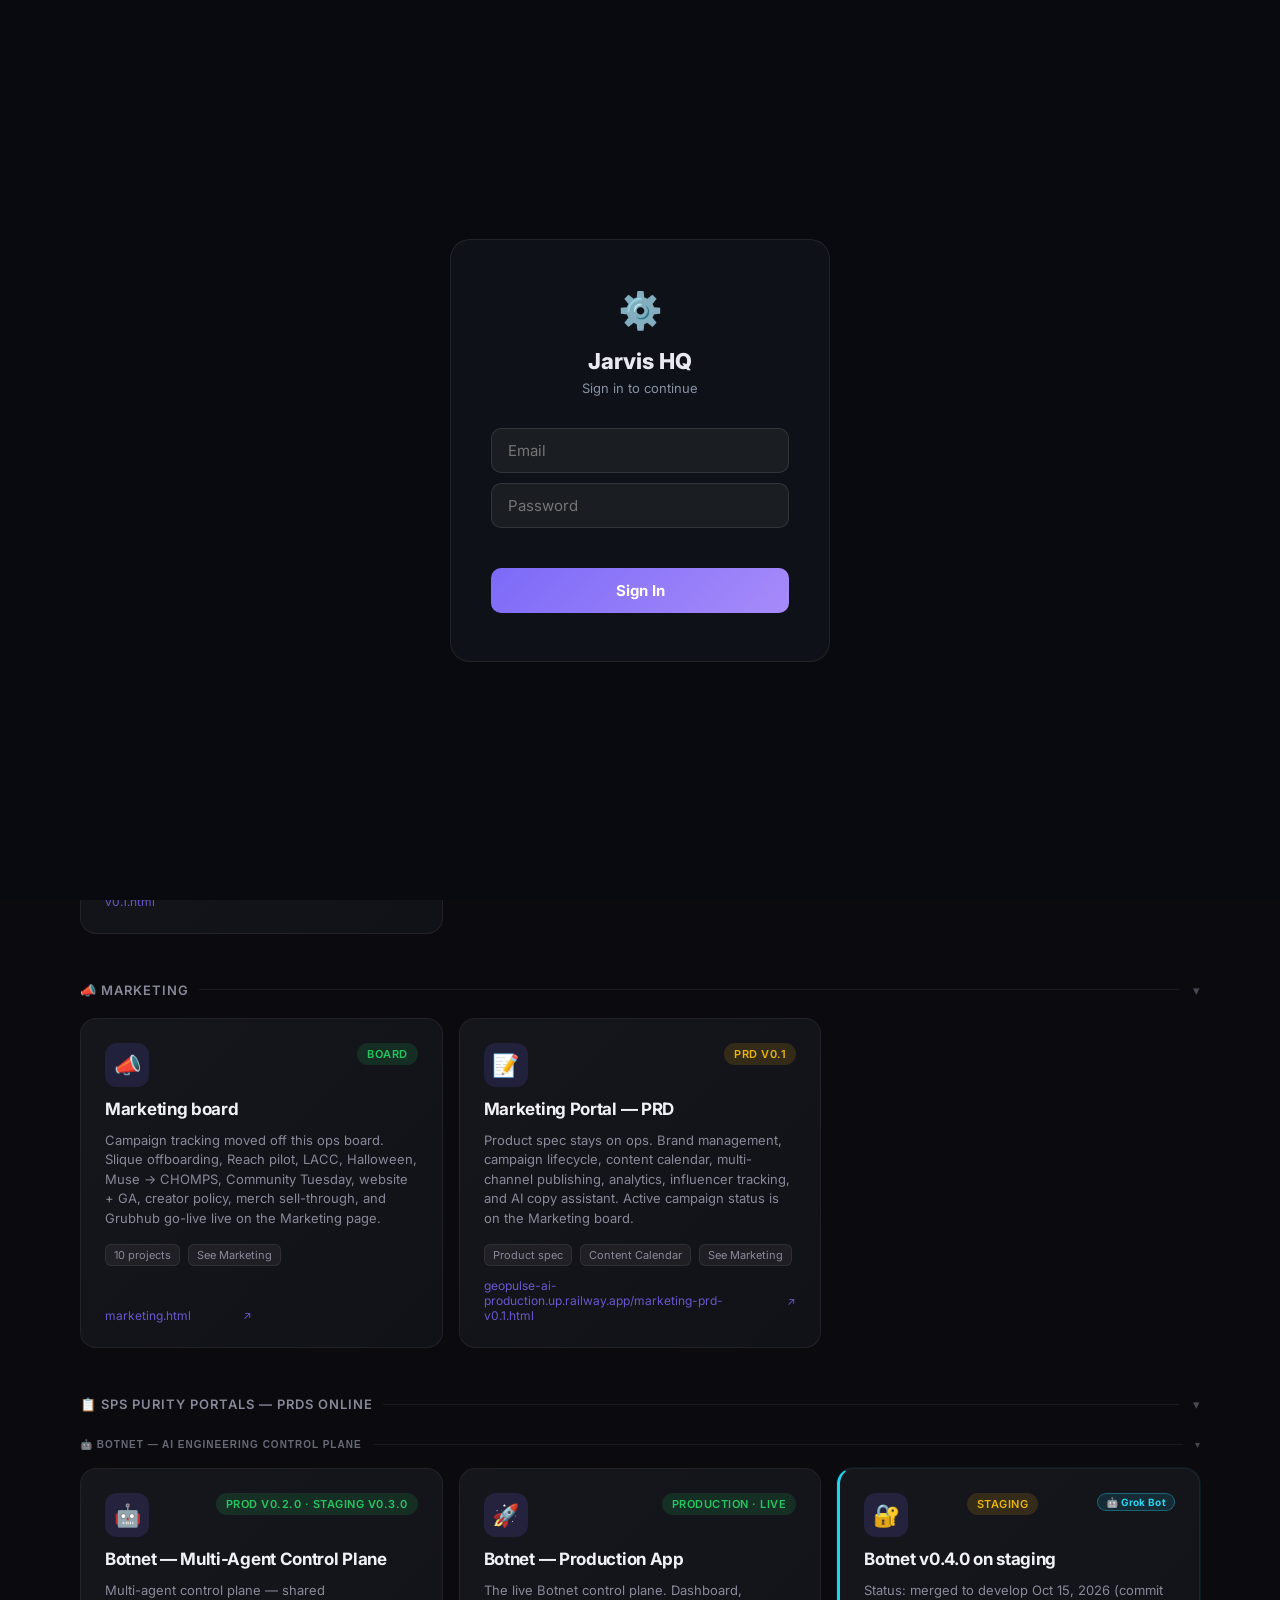
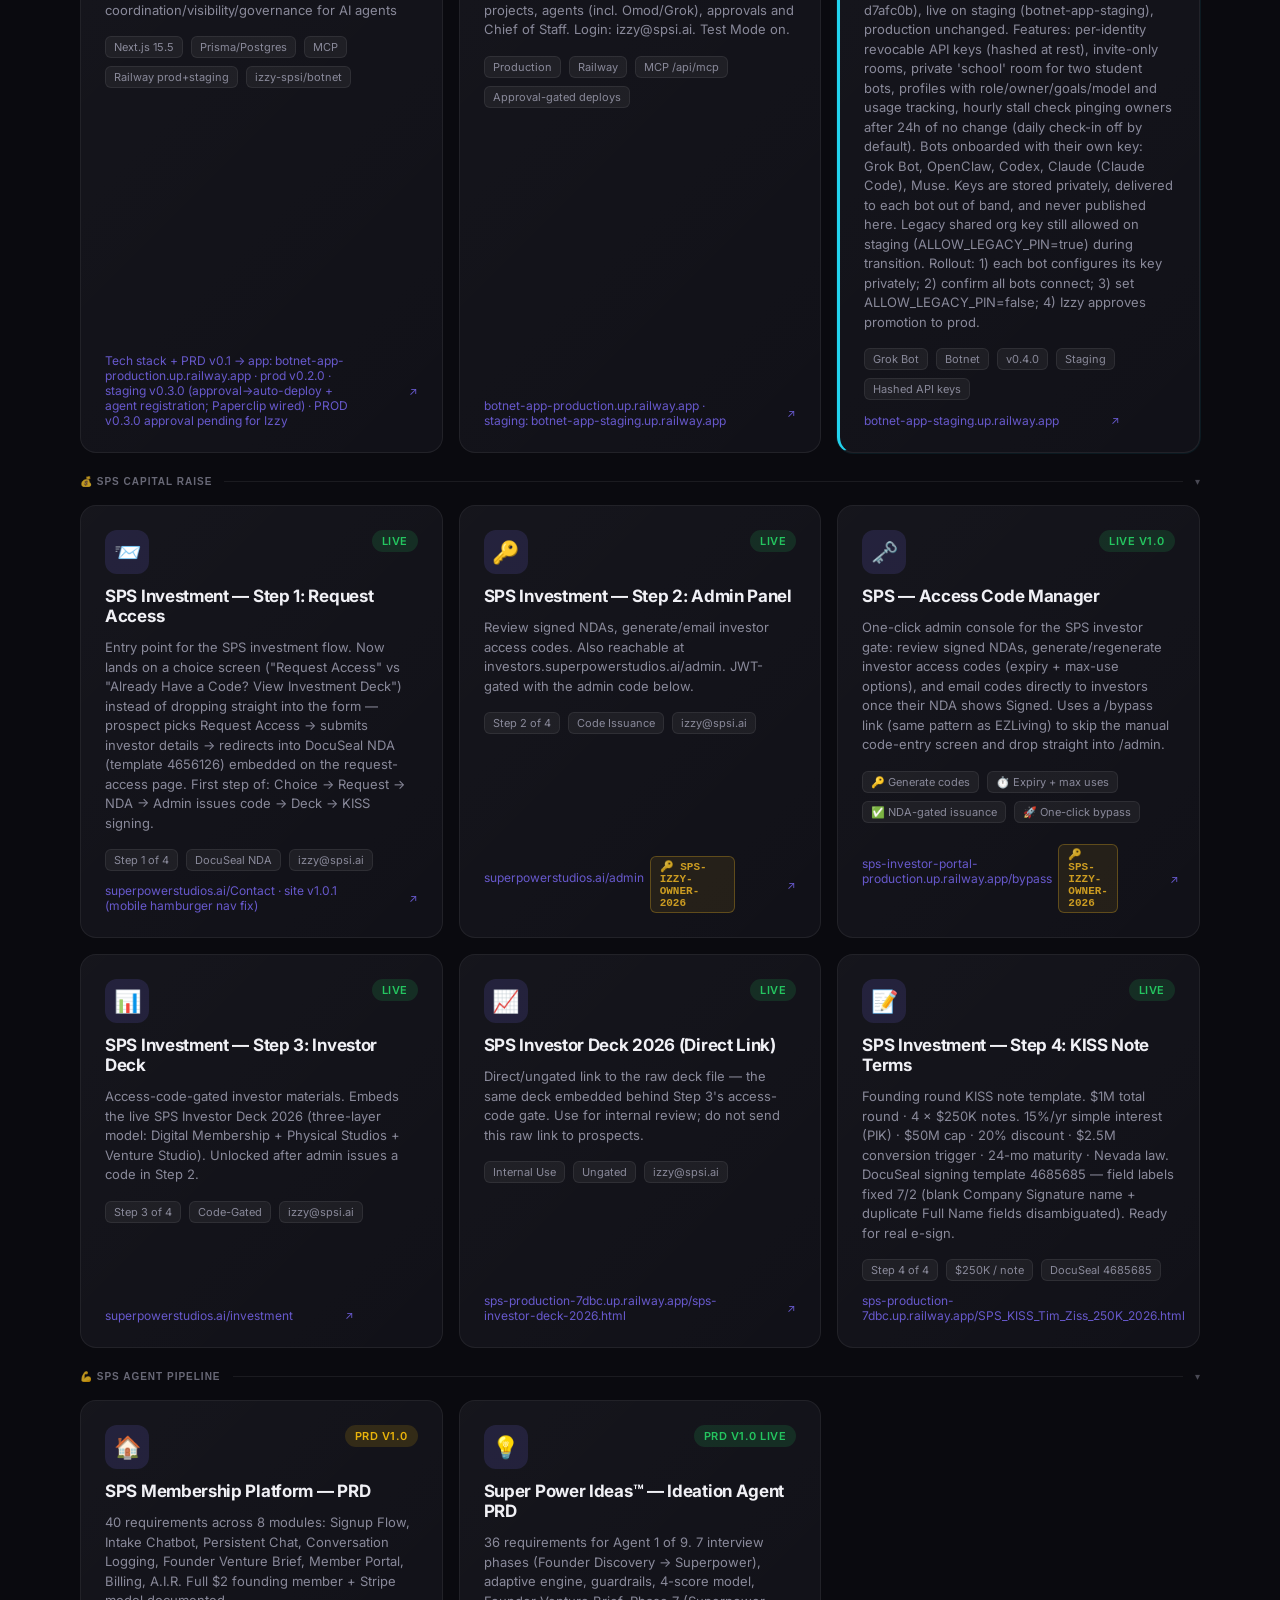
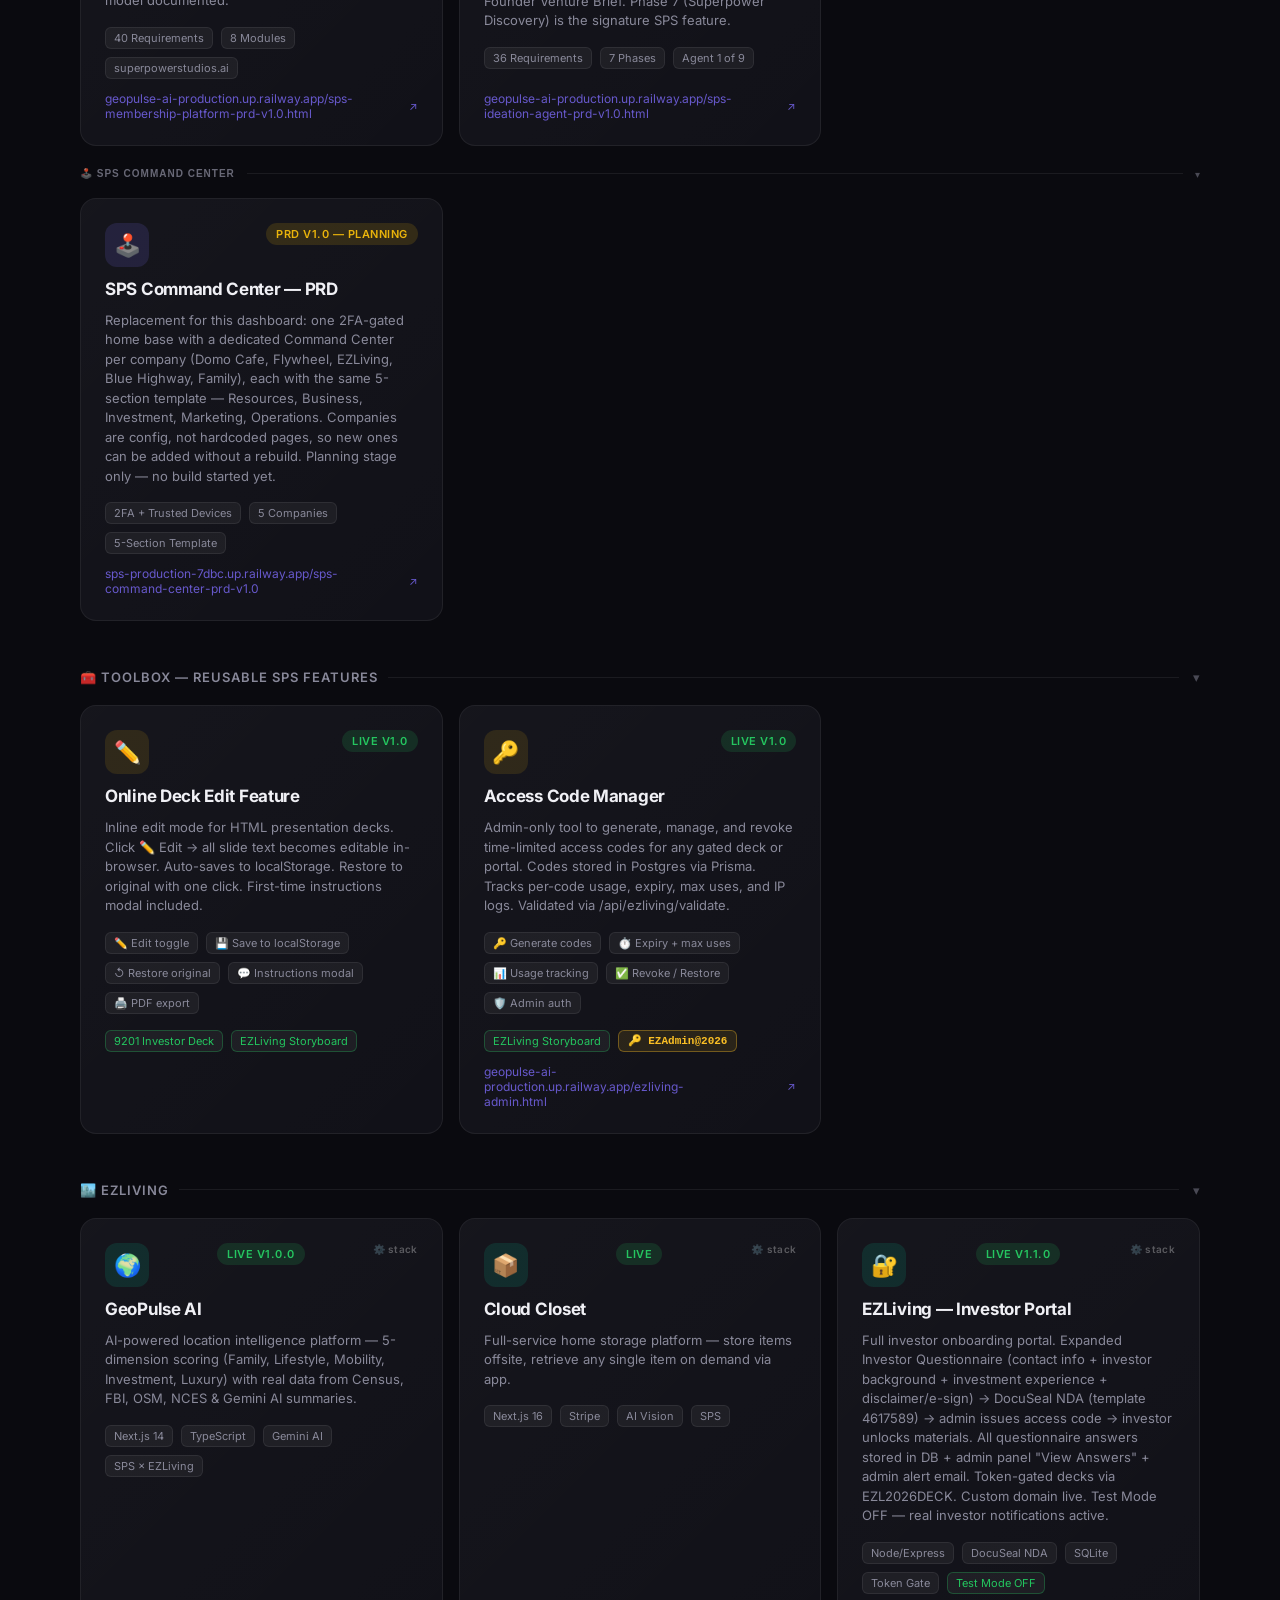
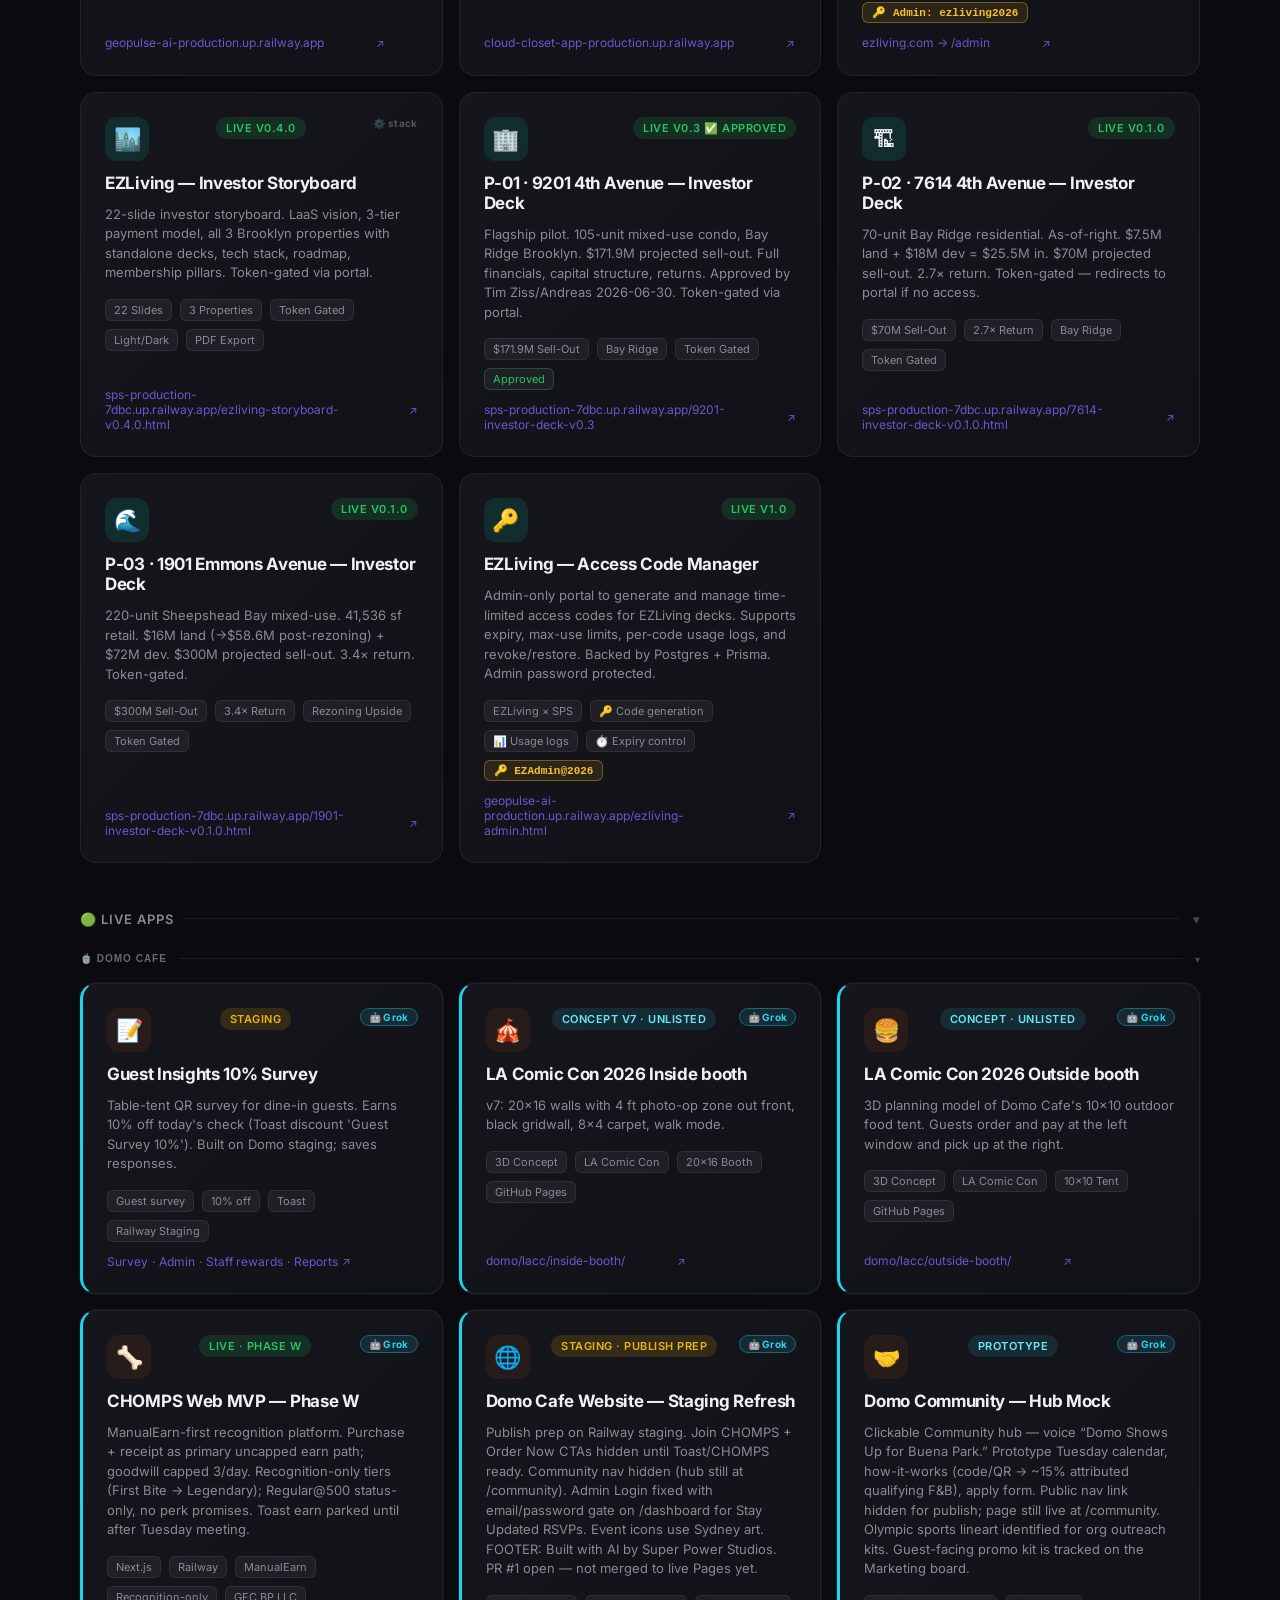
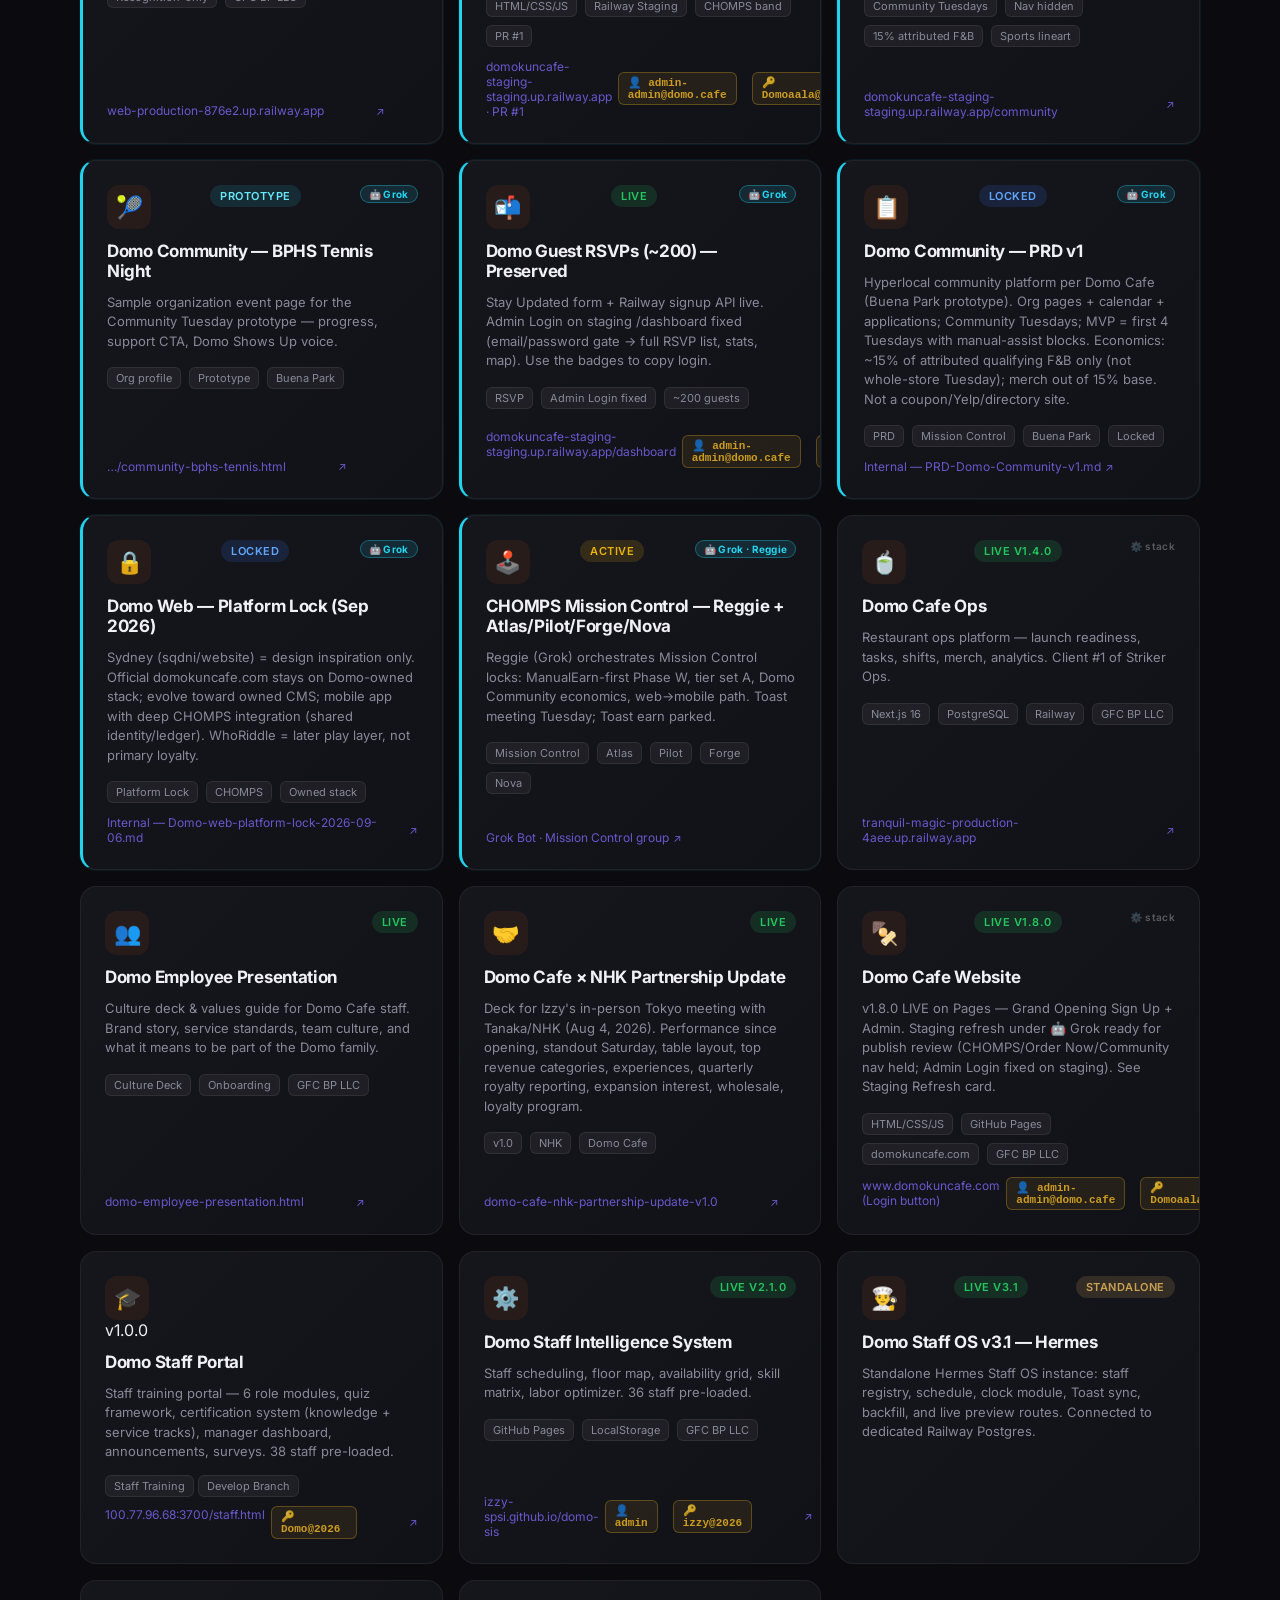
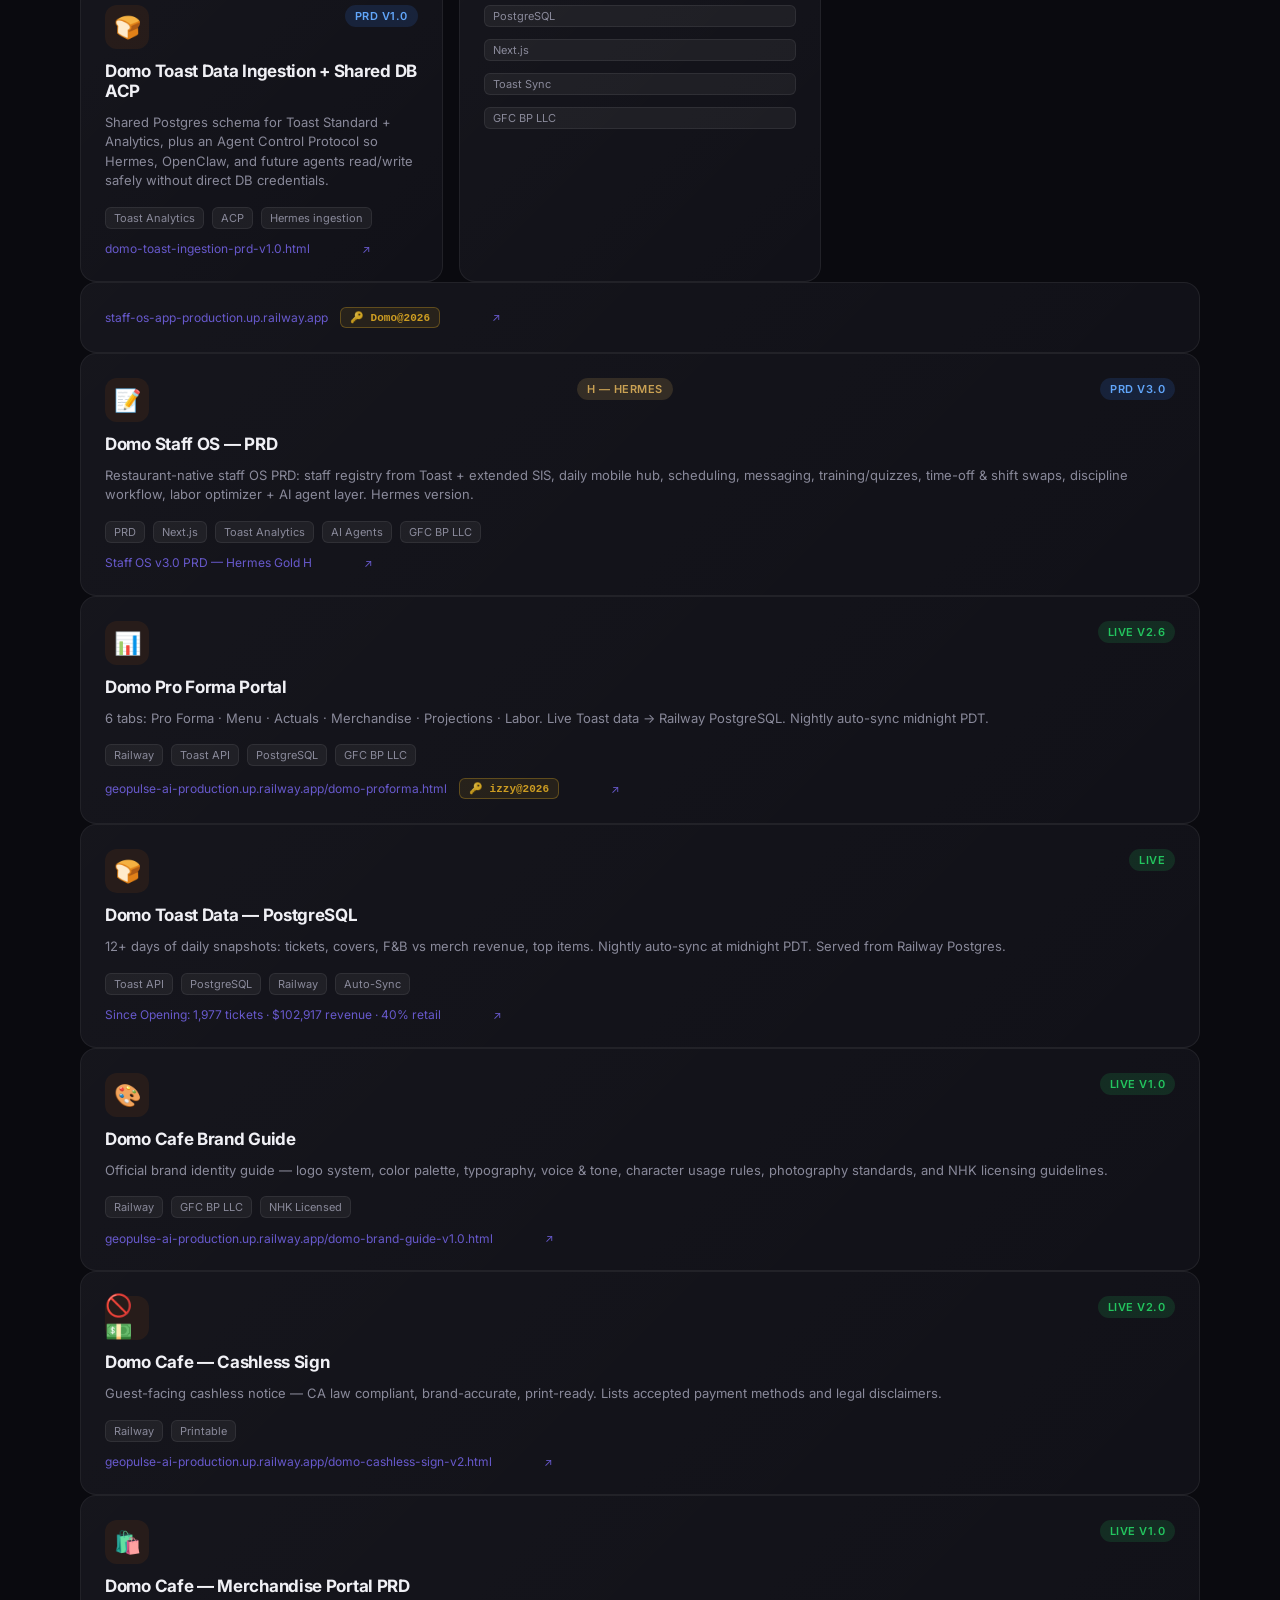
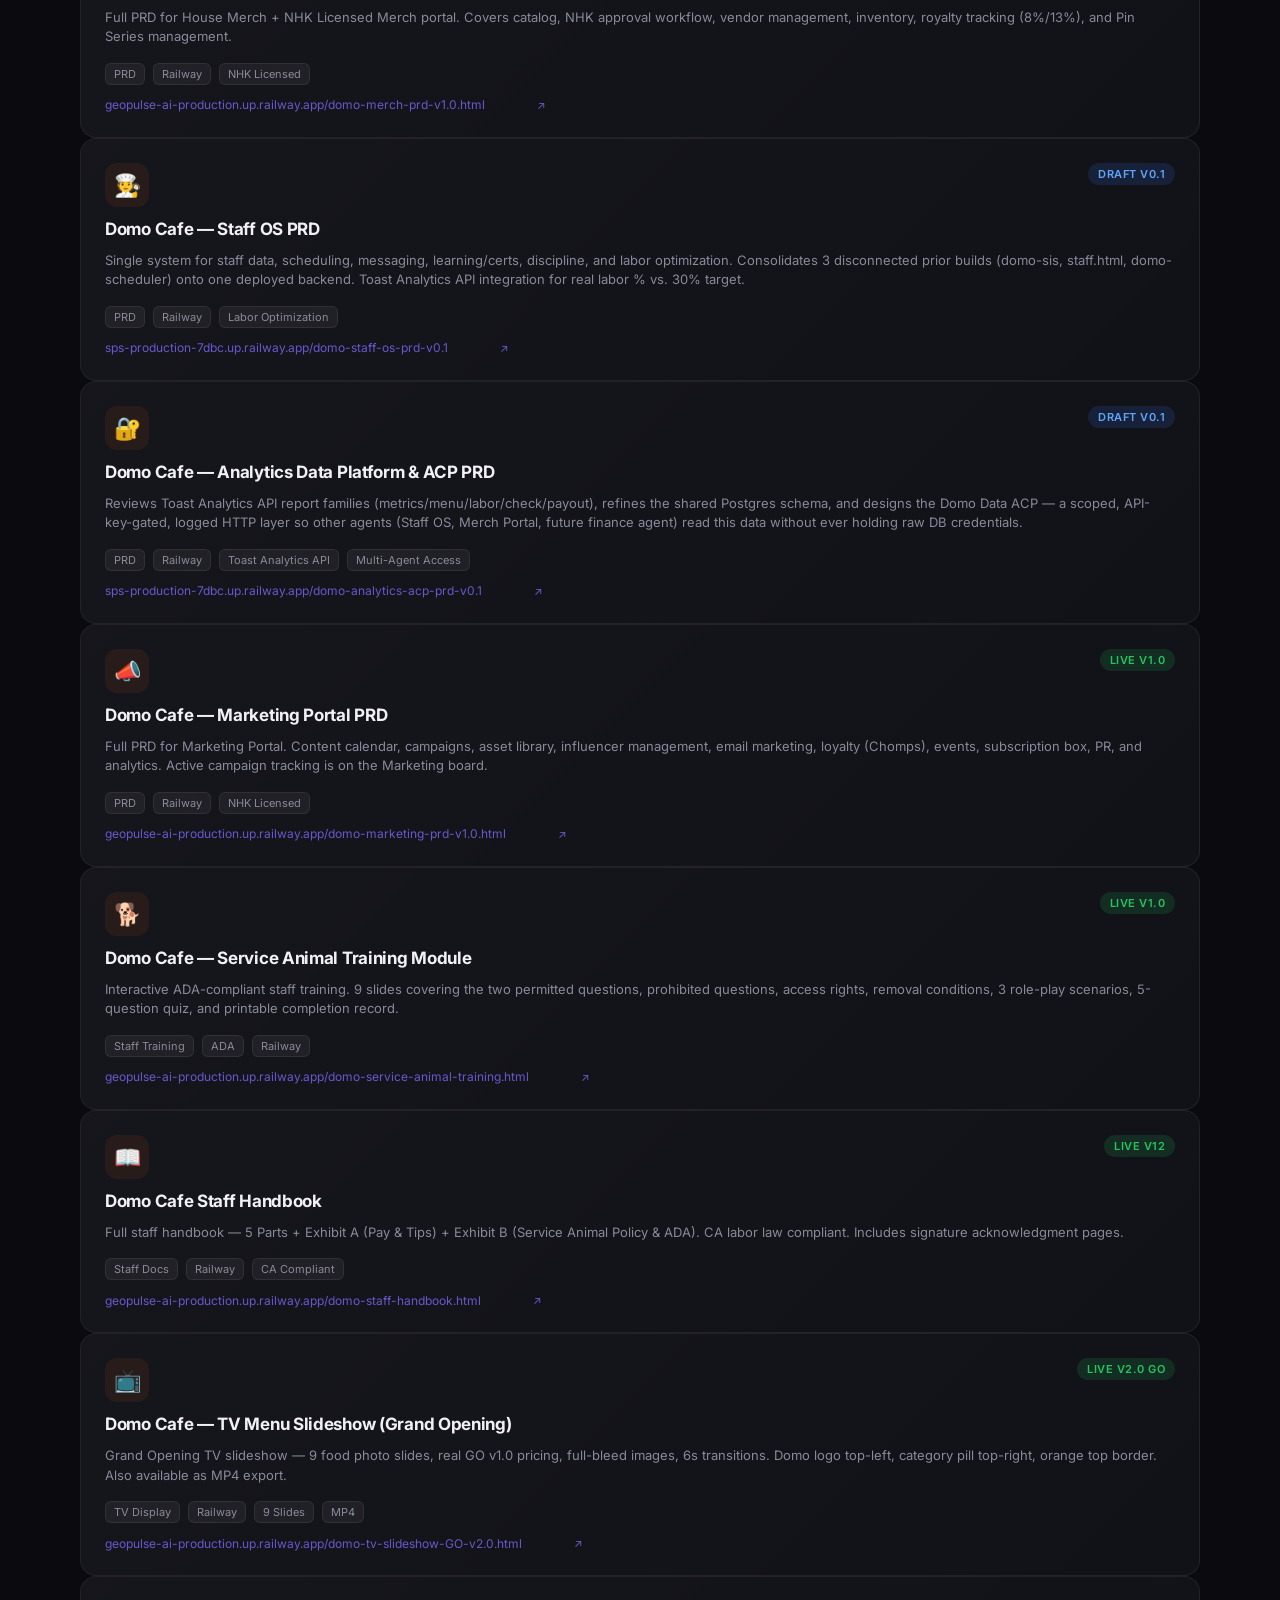
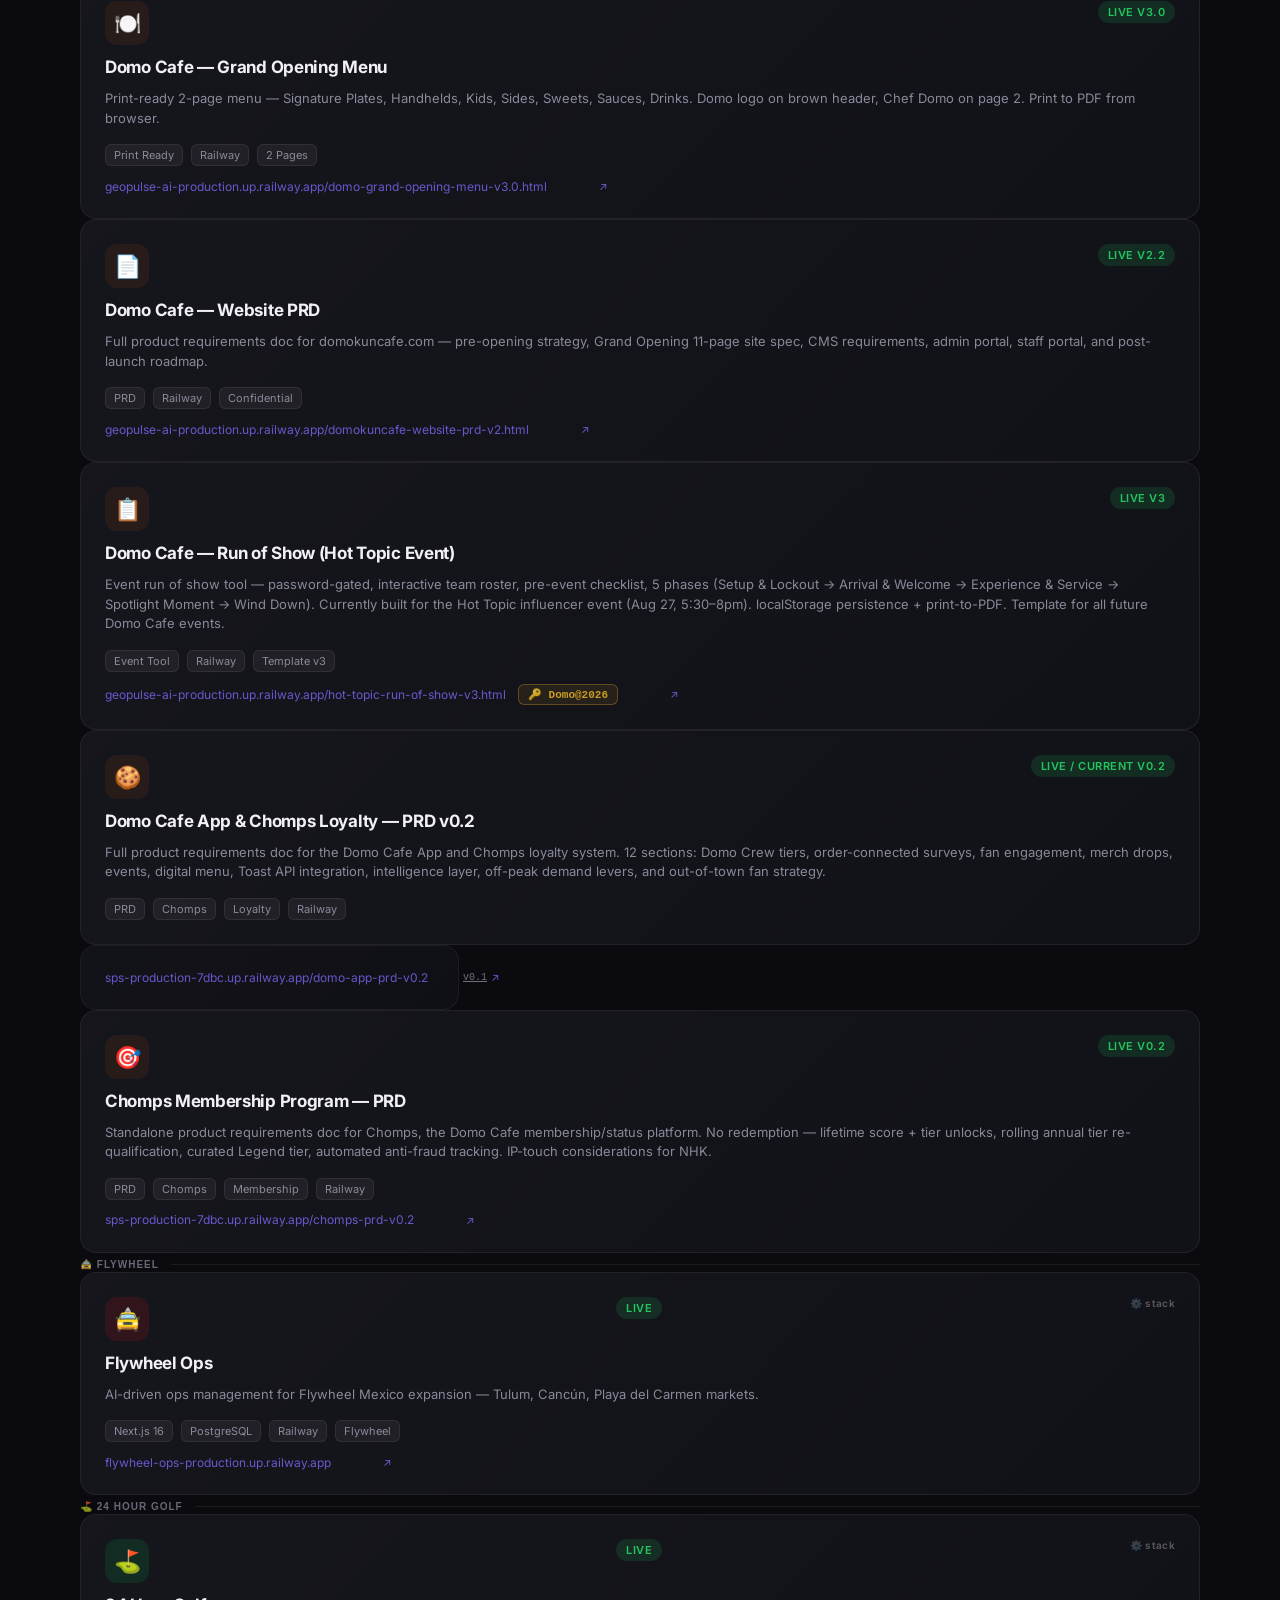
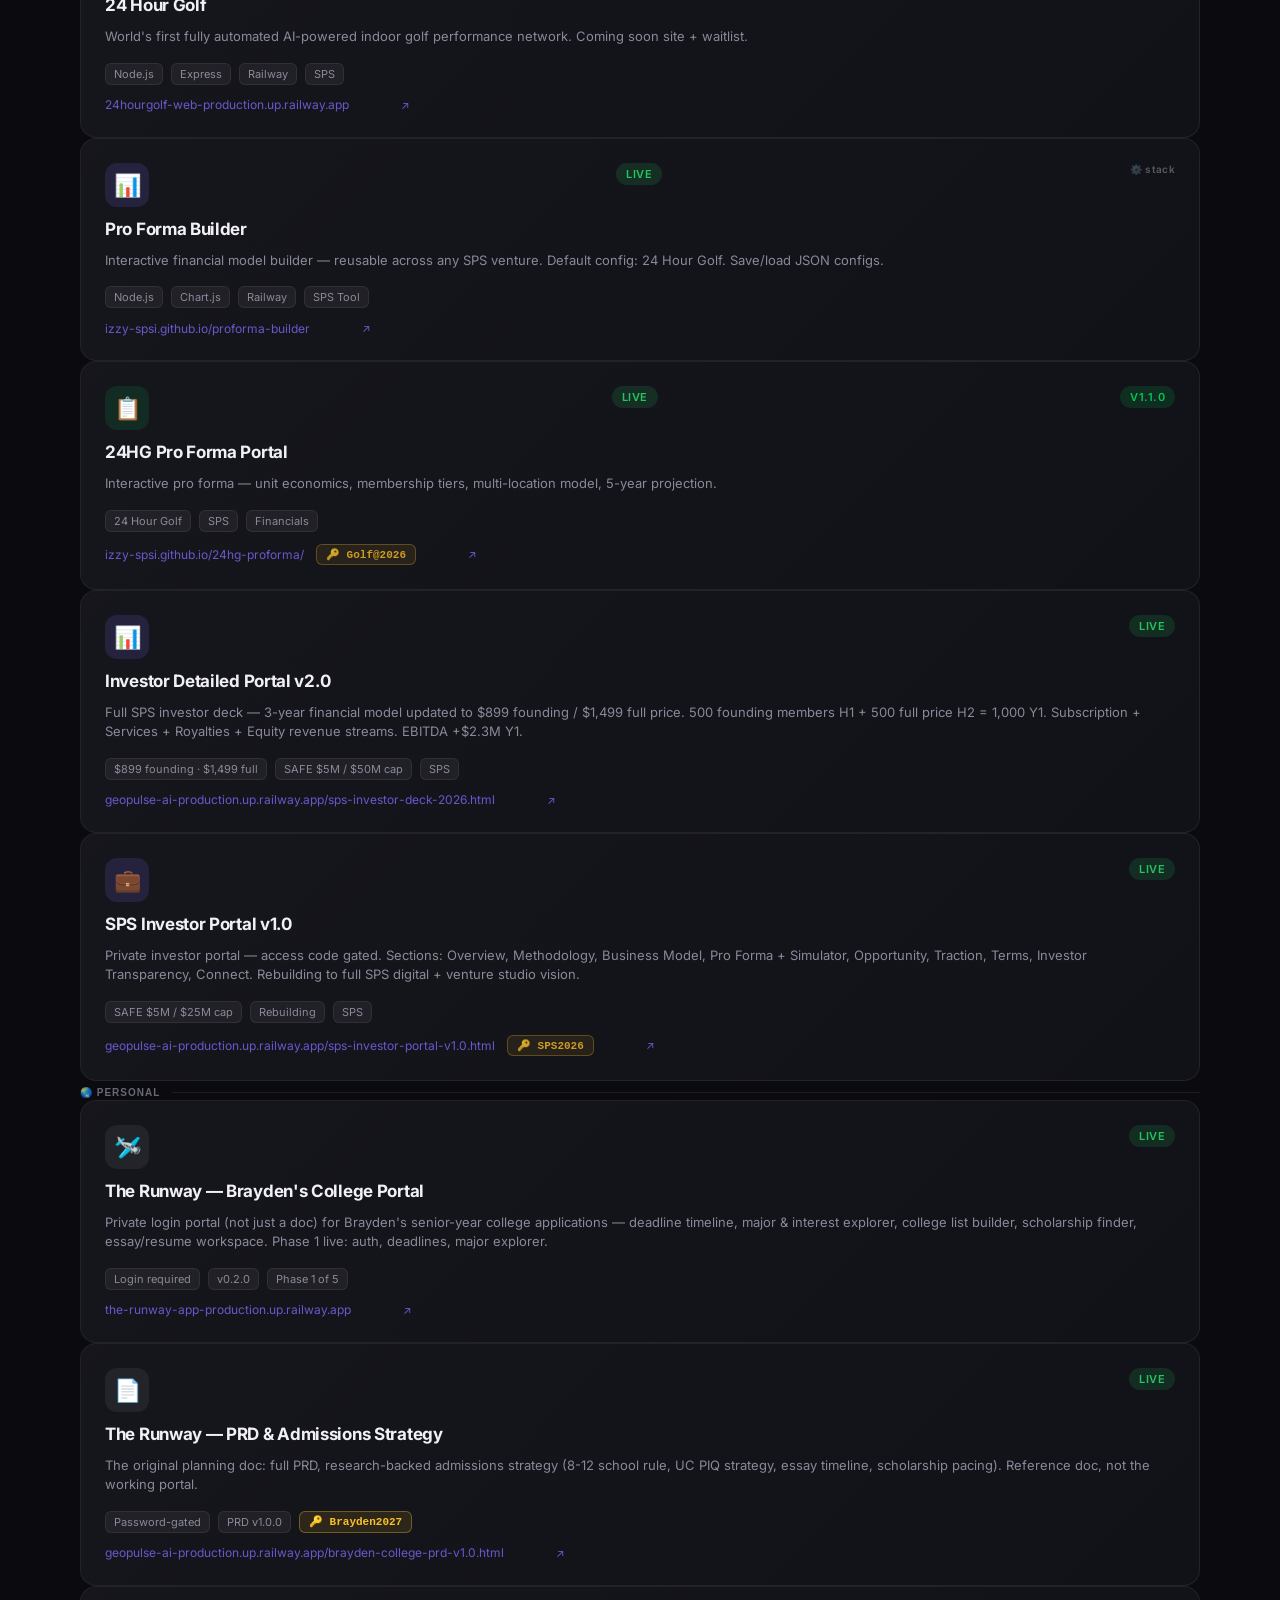
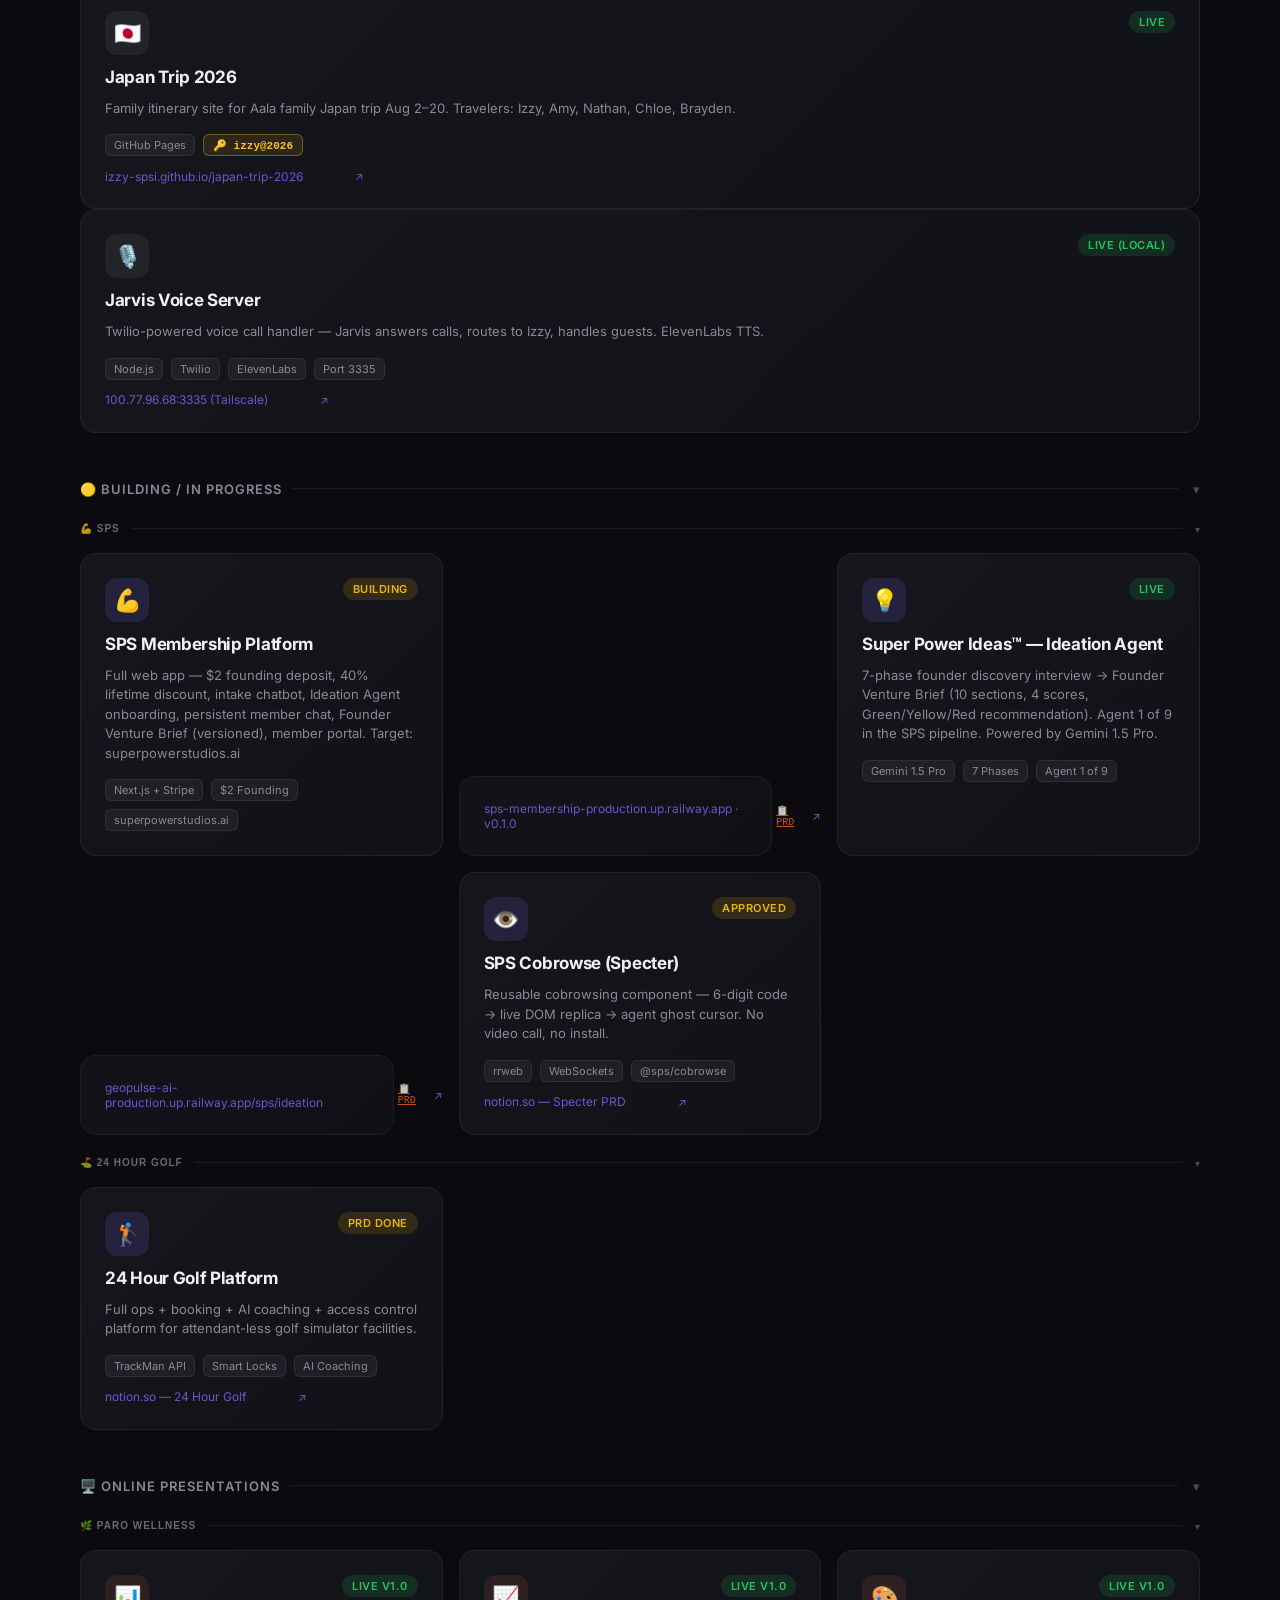
==== commit 9eb85687: "Merge c5012fa94d6f22102cbf35f4f69af6d63a36f665 into 6203c65946953479877d964d792ae196f3845a77" ====
--- a/index.html
+++ b/index.html
@@ -365,6 +365,16 @@
     }
     .filter-tab:hover { border-color: var(--border-hover); color: var(--text); }
     .filter-tab.active { background: var(--accent); border-color: var(--accent); color: #fff; }
+    a.filter-tab {
+      text-decoration: none;
+      display: inline-flex;
+      align-items: center;
+    }
+    a.filter-tab.filter-jump {
+      border-color: rgba(167,139,250,0.35);
+      color: #c4b5fd;
+    }
+    a.filter-tab.filter-jump:hover { color: #fff; border-color: rgba(167,139,250,0.7); }
     .view-controls {
       margin-left: auto;
       display: flex;
@@ -664,6 +674,7 @@
     <span class="search-hint" id="searchHint">/</span>
   </div>
   <div style="display:flex;align-items:center;gap:20px;">
+    <a href="marketing.html" style="font-size:13px;font-weight:600;color:#c4b5fd;text-decoration:none;display:flex;align-items:center;gap:6px;">📣 Marketing</a>
     <a href="labs.html" style="font-size:13px;font-weight:600;color:#a78bfa;text-decoration:none;display:flex;align-items:center;gap:6px;">⚗️ Labs <span style="background:linear-gradient(135deg,#7c6af8,#a78bfa);color:white;font-size:10px;font-weight:700;padding:2px 7px;border-radius:20px;">NEW</span></a>
     <button onclick="doLogout()" style="font-size:12px;font-weight:600;padding:6px 14px;border-radius:8px;border:1px solid rgba(255,255,255,0.12);background:transparent;color:#8891a4;cursor:pointer;font-family:Inter,sans-serif;transition:all 0.15s;">⎋ Logout</button>
     <button id="editModeBtn" onclick="toggleEditMode()" style="font-size:12px;font-weight:600;padding:6px 14px;border-radius:8px;border:1px solid rgba(255,255,255,0.12);background:transparent;color:#8891a4;cursor:pointer;font-family:Inter,sans-serif;transition:all 0.15s;display:flex;align-items:center;gap:6px;">&#9998; Edit</button>
@@ -717,7 +728,7 @@
   <button class="filter-tab" data-filter="ezliving">🏙️ EZLiving</button>
   <button class="filter-tab" data-filter="personal">🌏 Personal</button>
   <button class="filter-tab" data-filter="merch">🛒 Merch</button>
-  <button class="filter-tab" data-filter="marketing">📣 Marketing</button>
+  <a class="filter-tab filter-jump" href="marketing.html">📣 Marketing</a>
   <button class="filter-tab" data-filter="toolbox">🧰 Toolbox</button>
   <div class="view-controls">
     <button class="view-btn active" id="cardViewBtn" title="Card view">⊞</button>
@@ -771,19 +782,31 @@
   </div>
   <div class="grid">
 
+    <a class="card marketing" href="marketing.html">
+      <div class="card-top">
+        <div class="card-icon">📣</div>
+        <span class="badge badge-live">Board</span>
+      </div>
+      <div class="card-name">Marketing board</div>
+      <div class="card-desc">Campaign tracking moved off this ops board. Slique offboarding, Reach pilot, LACC, Halloween, Muse → CHOMPS, Community Tuesday, website + GA, creator policy, merch sell-through, and Grubhub go-live live on the Marketing page.</div>
+      <div class="card-meta">
+        <span class="tag">10 projects</span>
+        <span class="tag">See Marketing</span>
+      </div>
+      <div class="card-url">marketing.html</div>
+    </a>
+
     <a class="card marketing" href="https://geopulse-ai-production.up.railway.app/marketing-prd-v0.1.html" target="_blank">
       <div class="card-top">
         <div class="card-icon">📝</div>
         <span class="badge badge-building">PRD v0.1</span>
       </div>
       <div class="card-name">Marketing Portal — PRD</div>
-      <div class="card-desc">Full product requirements for the Marketing Portal. Covers brand management, campaign lifecycle, content calendar, multi-channel publishing, analytics, influencer tracking, and AI copy assistant.</div>
-      <div class="card-meta">
-        <span class="tag">Campaigns</span>
+      <div class="card-desc">Product spec stays on ops. Brand management, campaign lifecycle, content calendar, multi-channel publishing, analytics, influencer tracking, and AI copy assistant. Active campaign status is on the Marketing board.</div>
+      <div class="card-meta">
+        <span class="tag">Product spec</span>
         <span class="tag">Content Calendar</span>
-        <span class="tag">IG / TikTok</span>
-        <span class="tag">Email / SMS</span>
-        <span class="tag">Domo Cafe</span>
+        <span class="tag">See Marketing</span>
       </div>
       <div class="card-url">geopulse-ai-production.up.railway.app/marketing-prd-v0.1.html</div>
     </a>
@@ -1313,7 +1336,7 @@
         <span class="agent-chip agent-grok">🤖 Grok</span>
       </div>
       <div class="card-name">Domo Community — Hub Mock</div>
-      <div class="card-desc">Clickable Community hub — voice “Domo Shows Up for Buena Park.” Prototype Tuesday calendar, how-it-works (code/QR → ~15% attributed qualifying F&amp;B), apply form. Public nav link hidden for publish; page still live at /community. Olympic sports lineart identified for org outreach kits.</div>
+      <div class="card-desc">Clickable Community hub — voice “Domo Shows Up for Buena Park.” Prototype Tuesday calendar, how-it-works (code/QR → ~15% attributed qualifying F&amp;B), apply form. Public nav link hidden for publish; page still live at /community. Olympic sports lineart identified for org outreach kits. Guest-facing promo kit is tracked on the Marketing board.</div>
       <div class="card-meta">
         <span class="tag">Community Tuesdays</span>
         <span class="tag">Nav hidden</span>
@@ -1664,7 +1687,7 @@
         <span class="badge badge-live">Live v1.0</span>
       </div>
       <div class="card-name">Domo Cafe — Marketing Portal PRD</div>
-      <div class="card-desc">Full PRD for Marketing Portal. Content calendar, campaigns, asset library, influencer management, email marketing, loyalty (Chomps), events, subscription box, PR, and analytics.</div>
+      <div class="card-desc">Full PRD for Marketing Portal. Content calendar, campaigns, asset library, influencer management, email marketing, loyalty (Chomps), events, subscription box, PR, and analytics. Active campaign tracking is on the Marketing board.</div>
       <div class="card-meta">
         <span class="tag">PRD</span>
         <span class="tag">Railway</span>
@@ -2702,6 +2725,7 @@
 
   // ─── VENTURE FILTER TABS ───
   document.querySelectorAll('.filter-tab').forEach(function(tab) {
+    if (!tab.dataset.filter) return;
     tab.addEventListener('click', function() {
       document.querySelectorAll('.filter-tab').forEach(function(t) { t.classList.remove('active'); });
       this.classList.add('active');
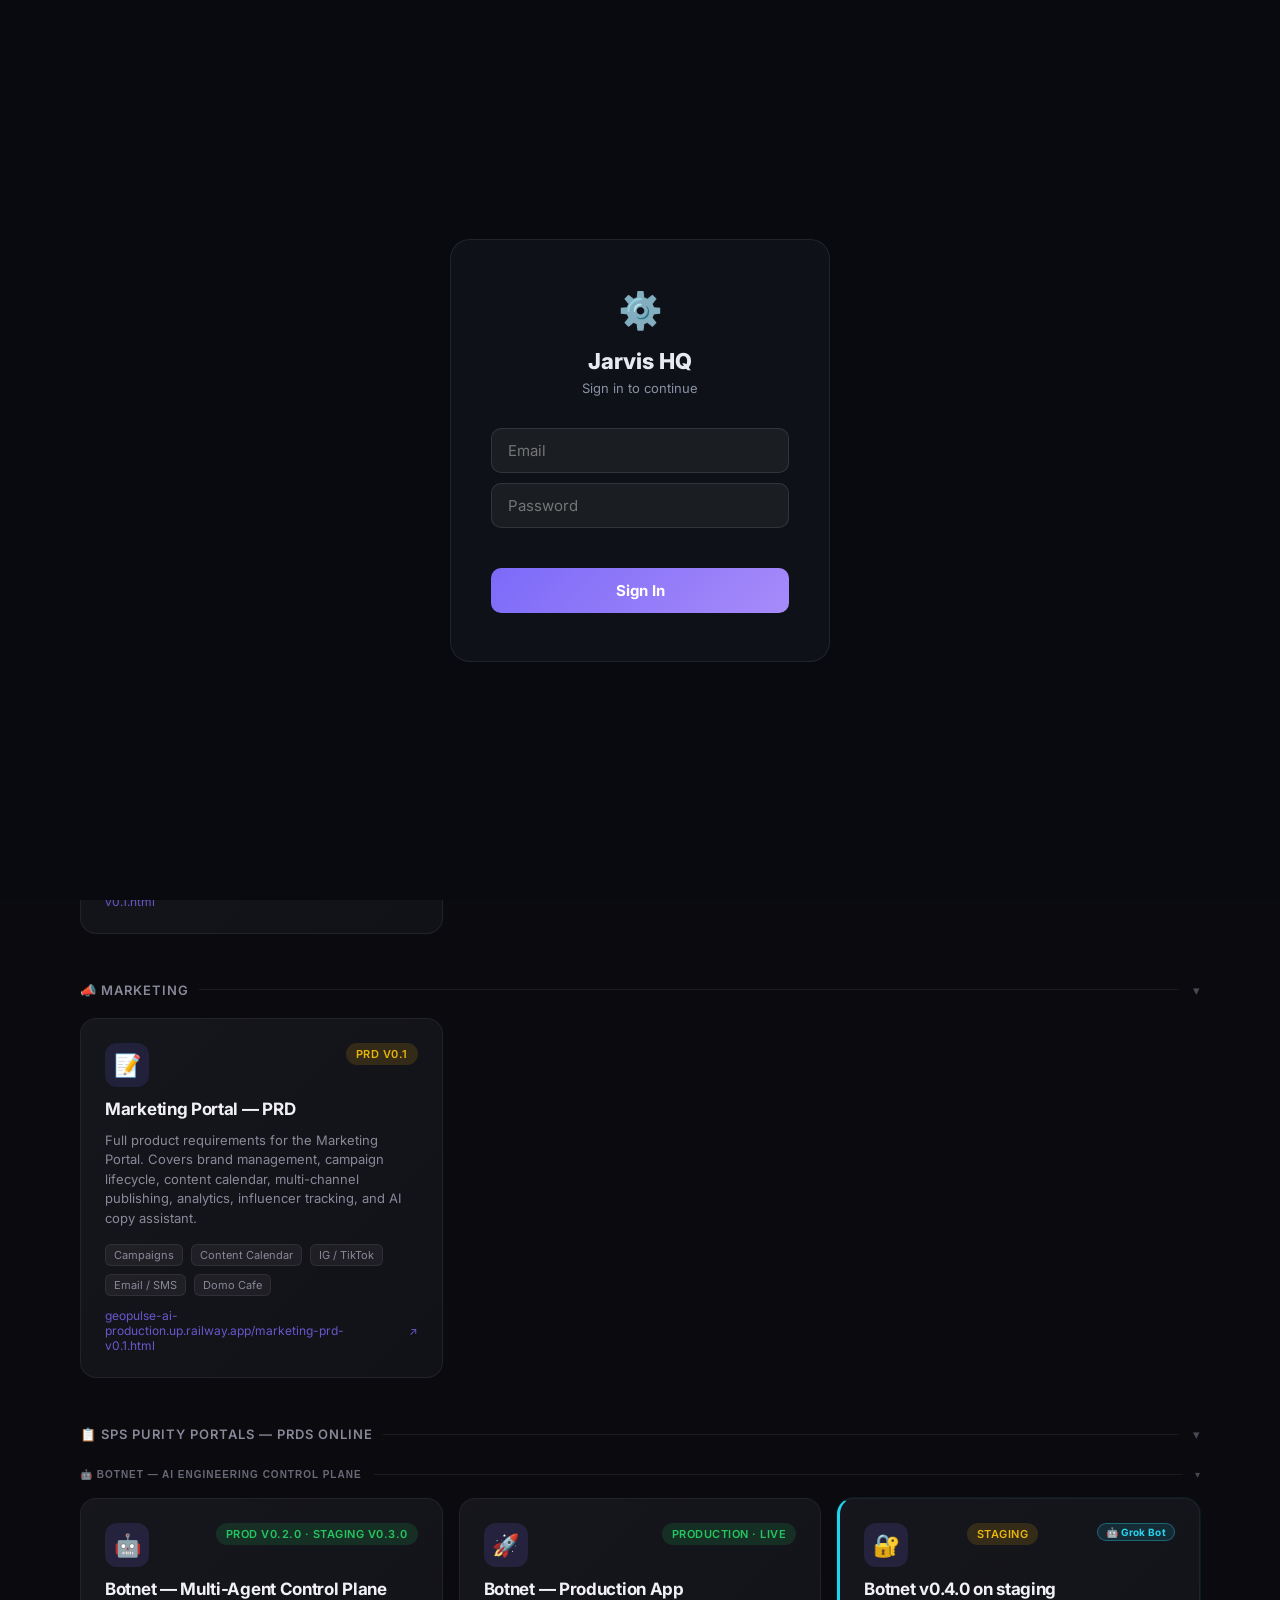
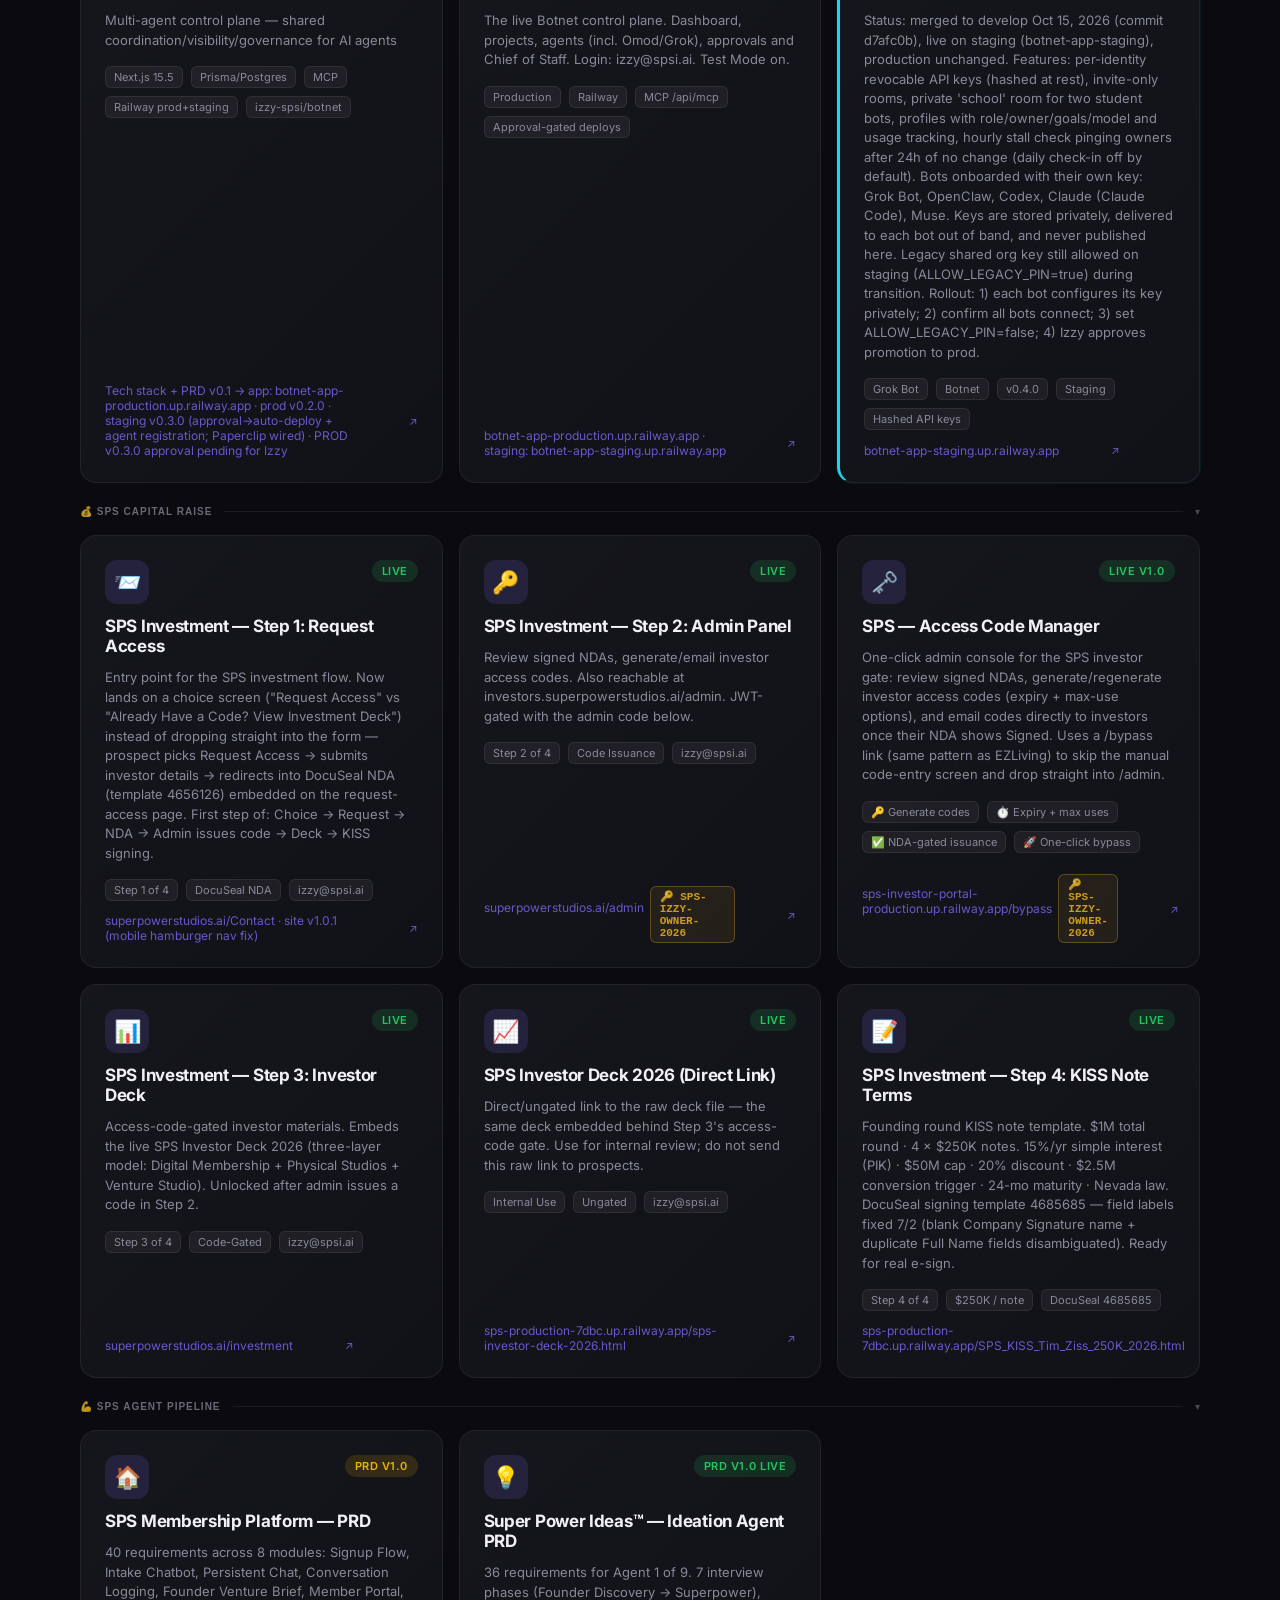
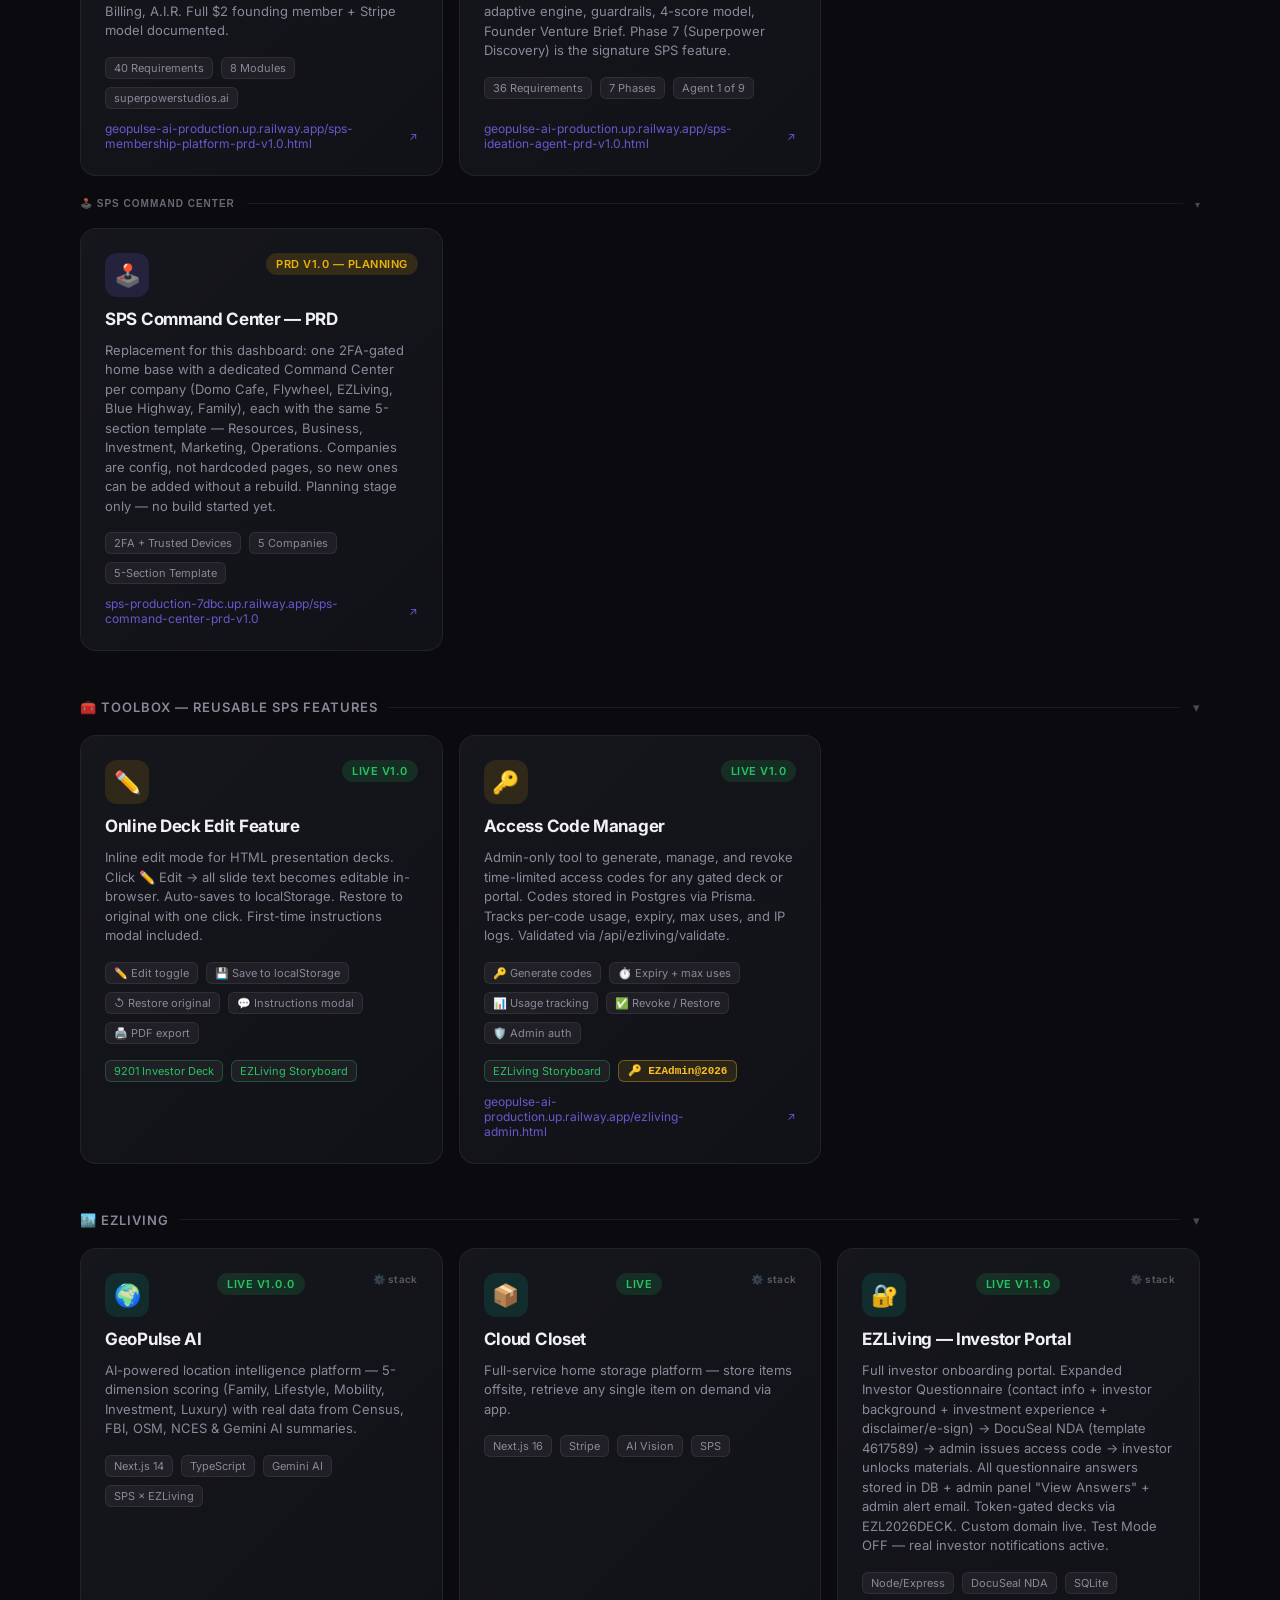
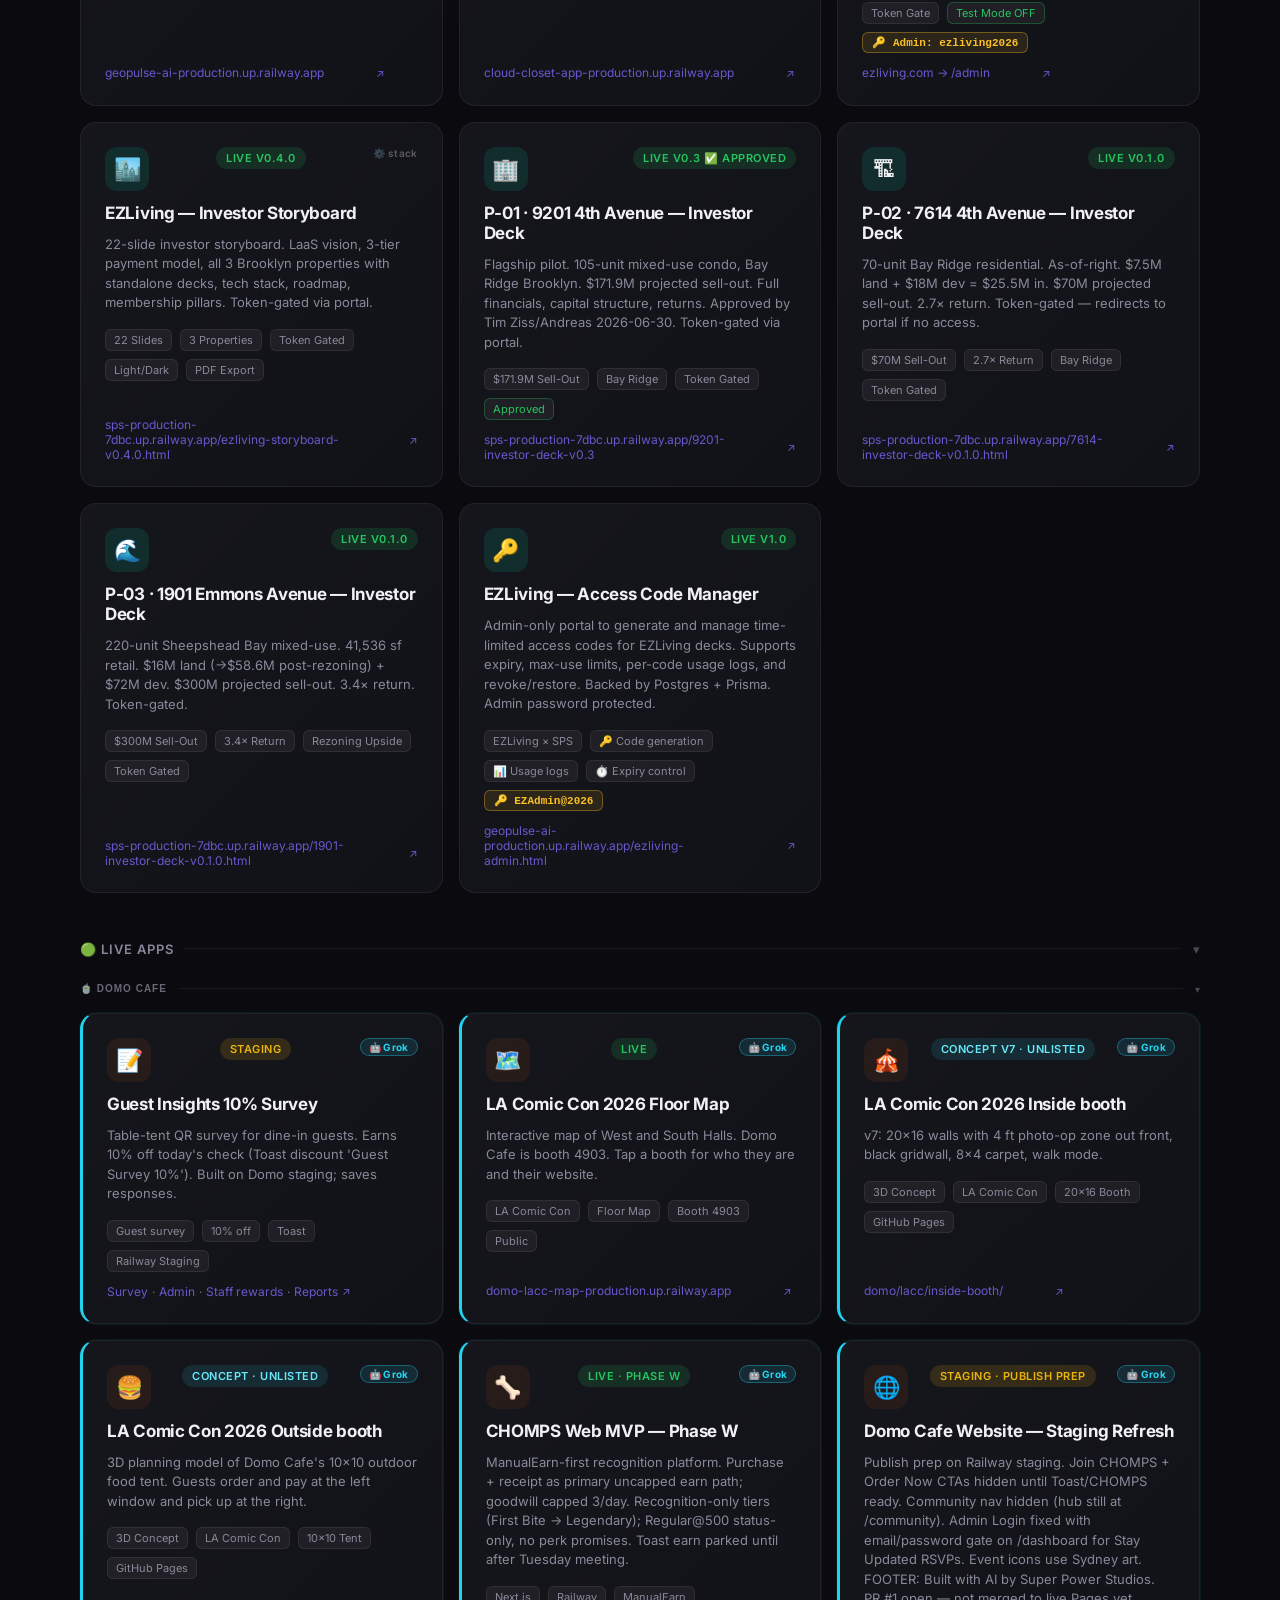
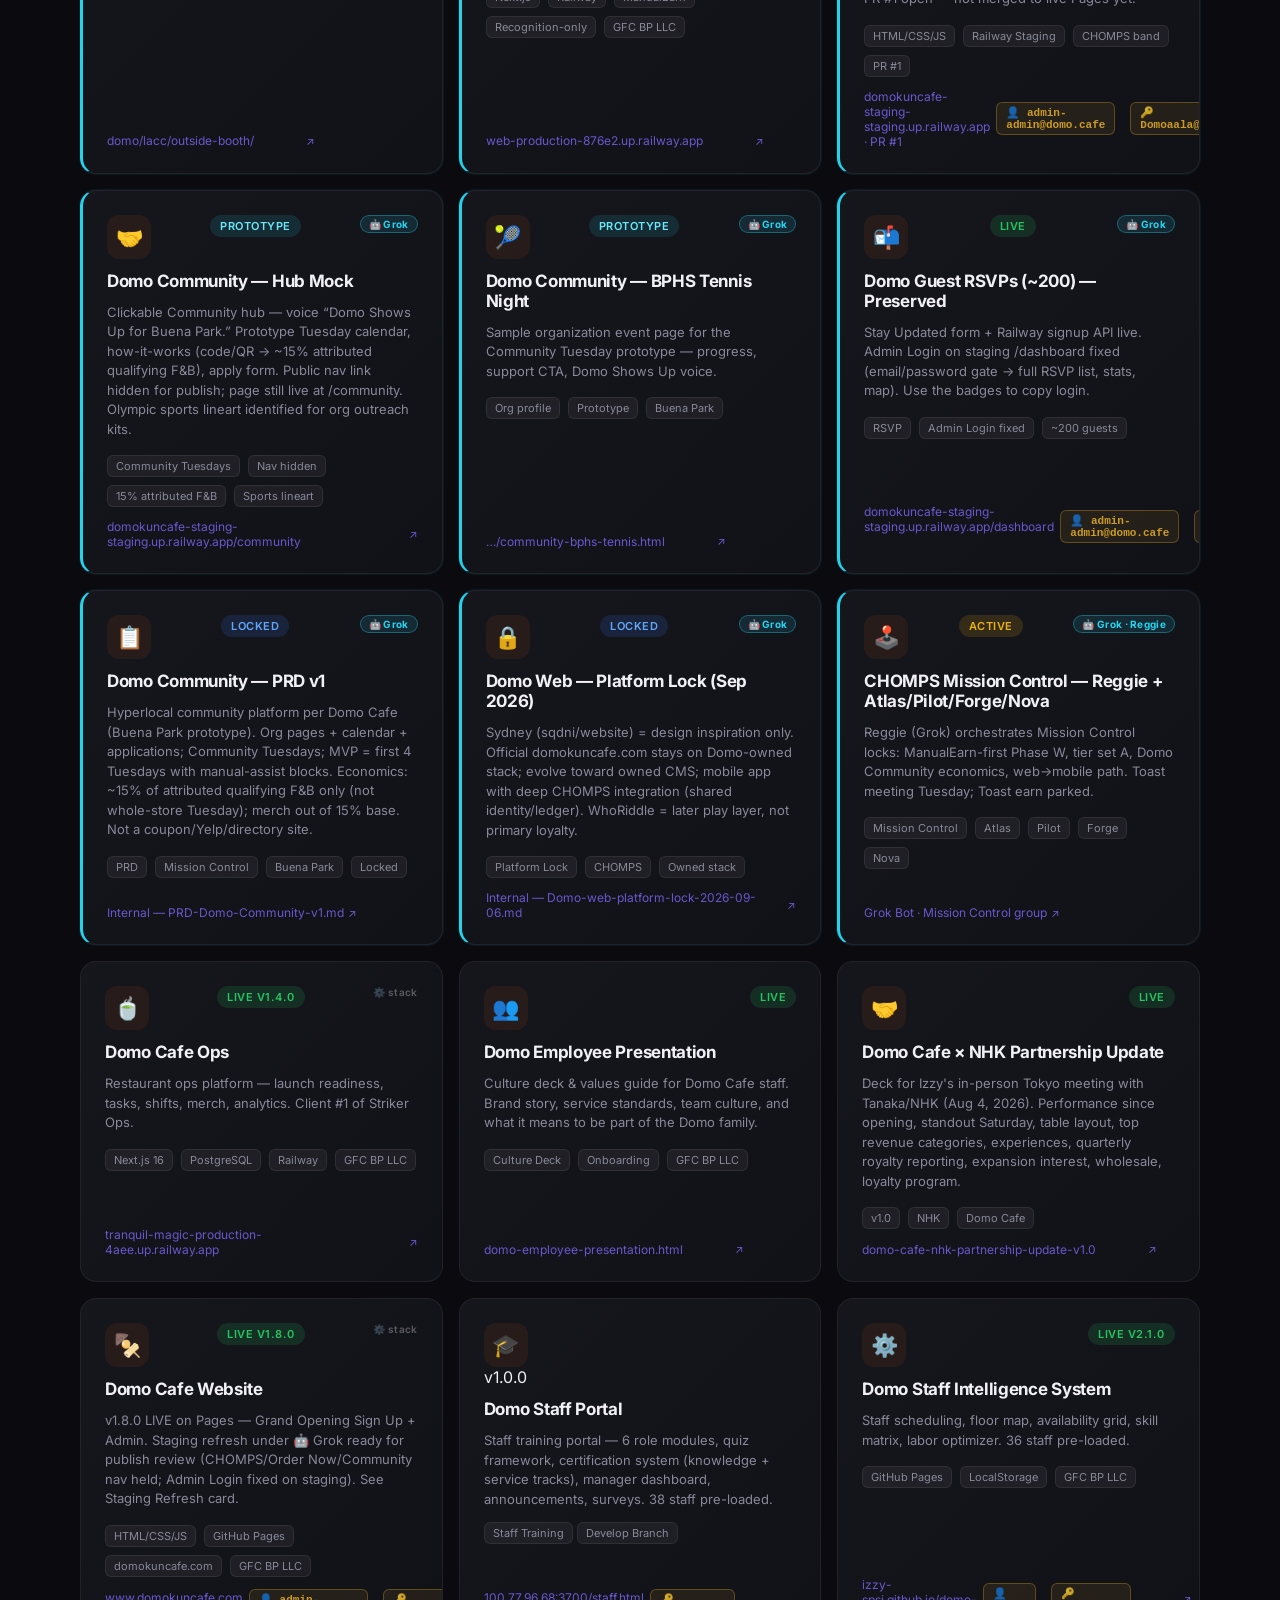
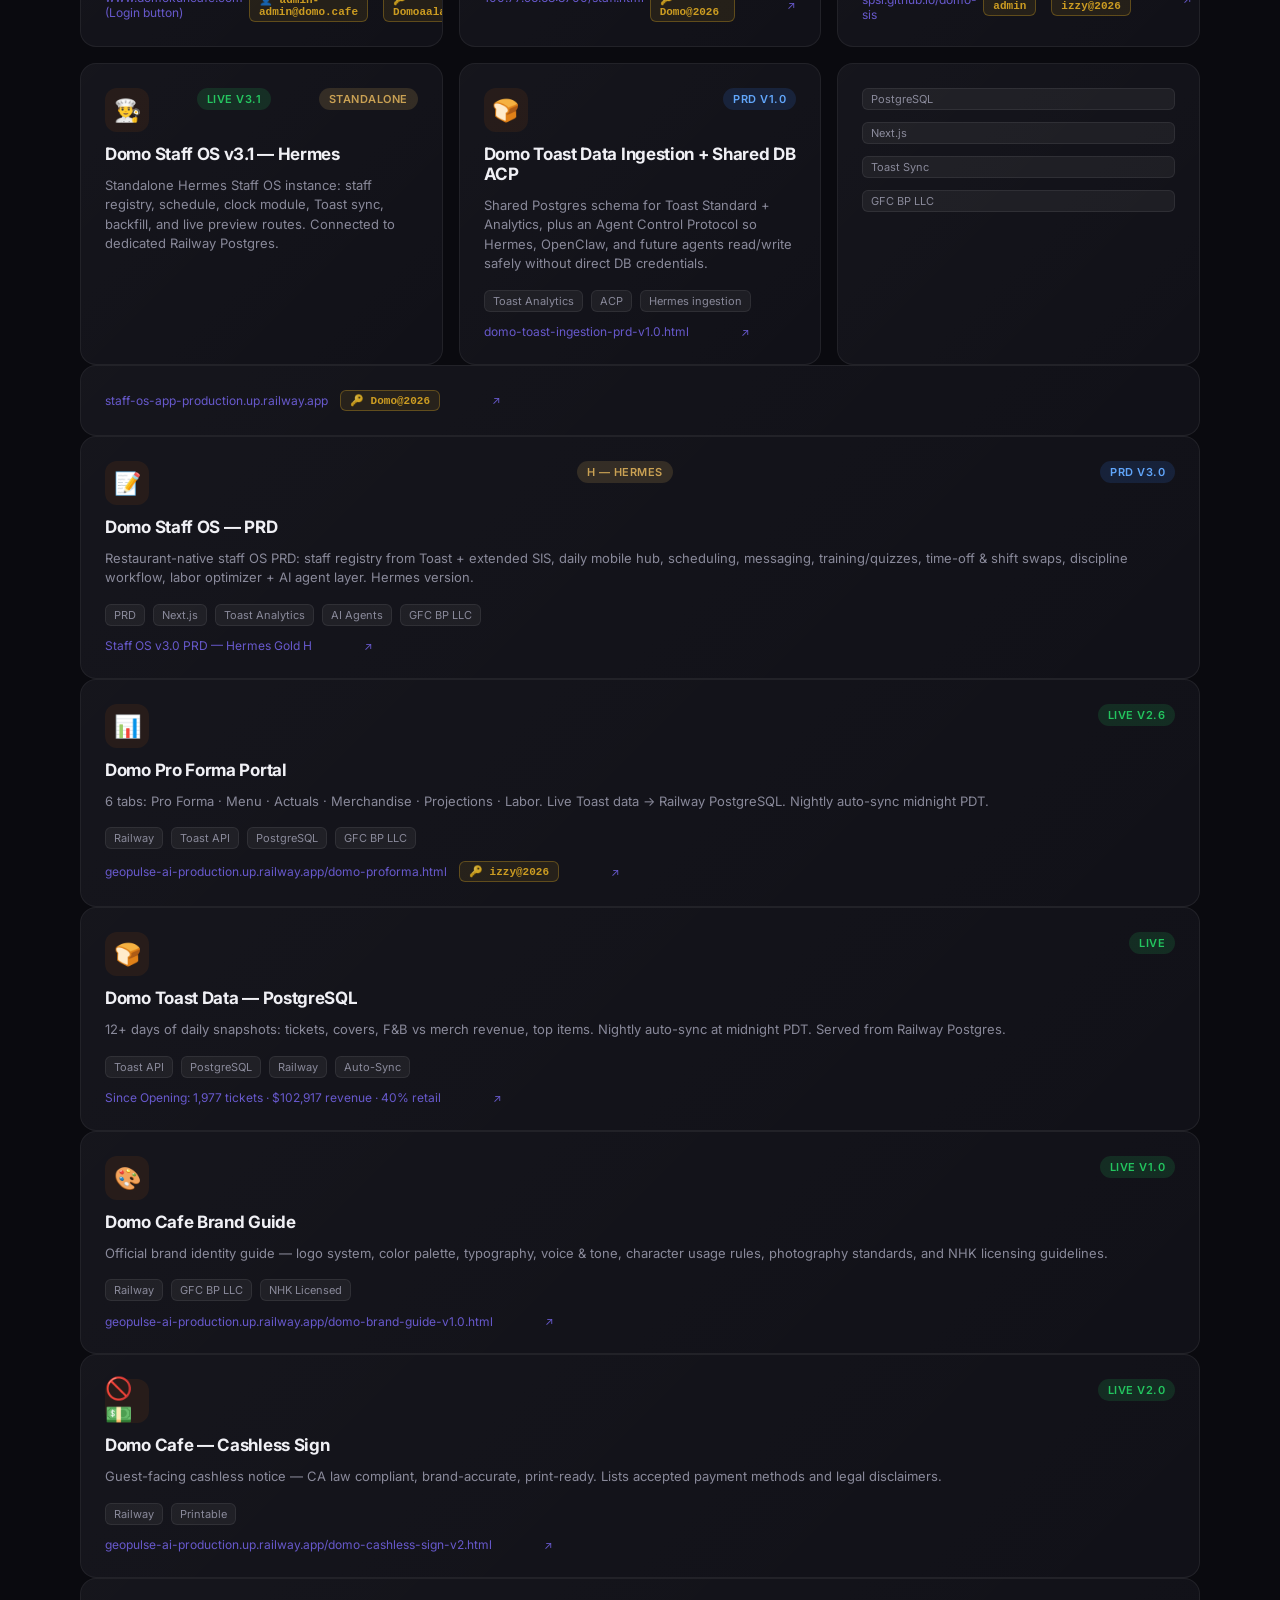
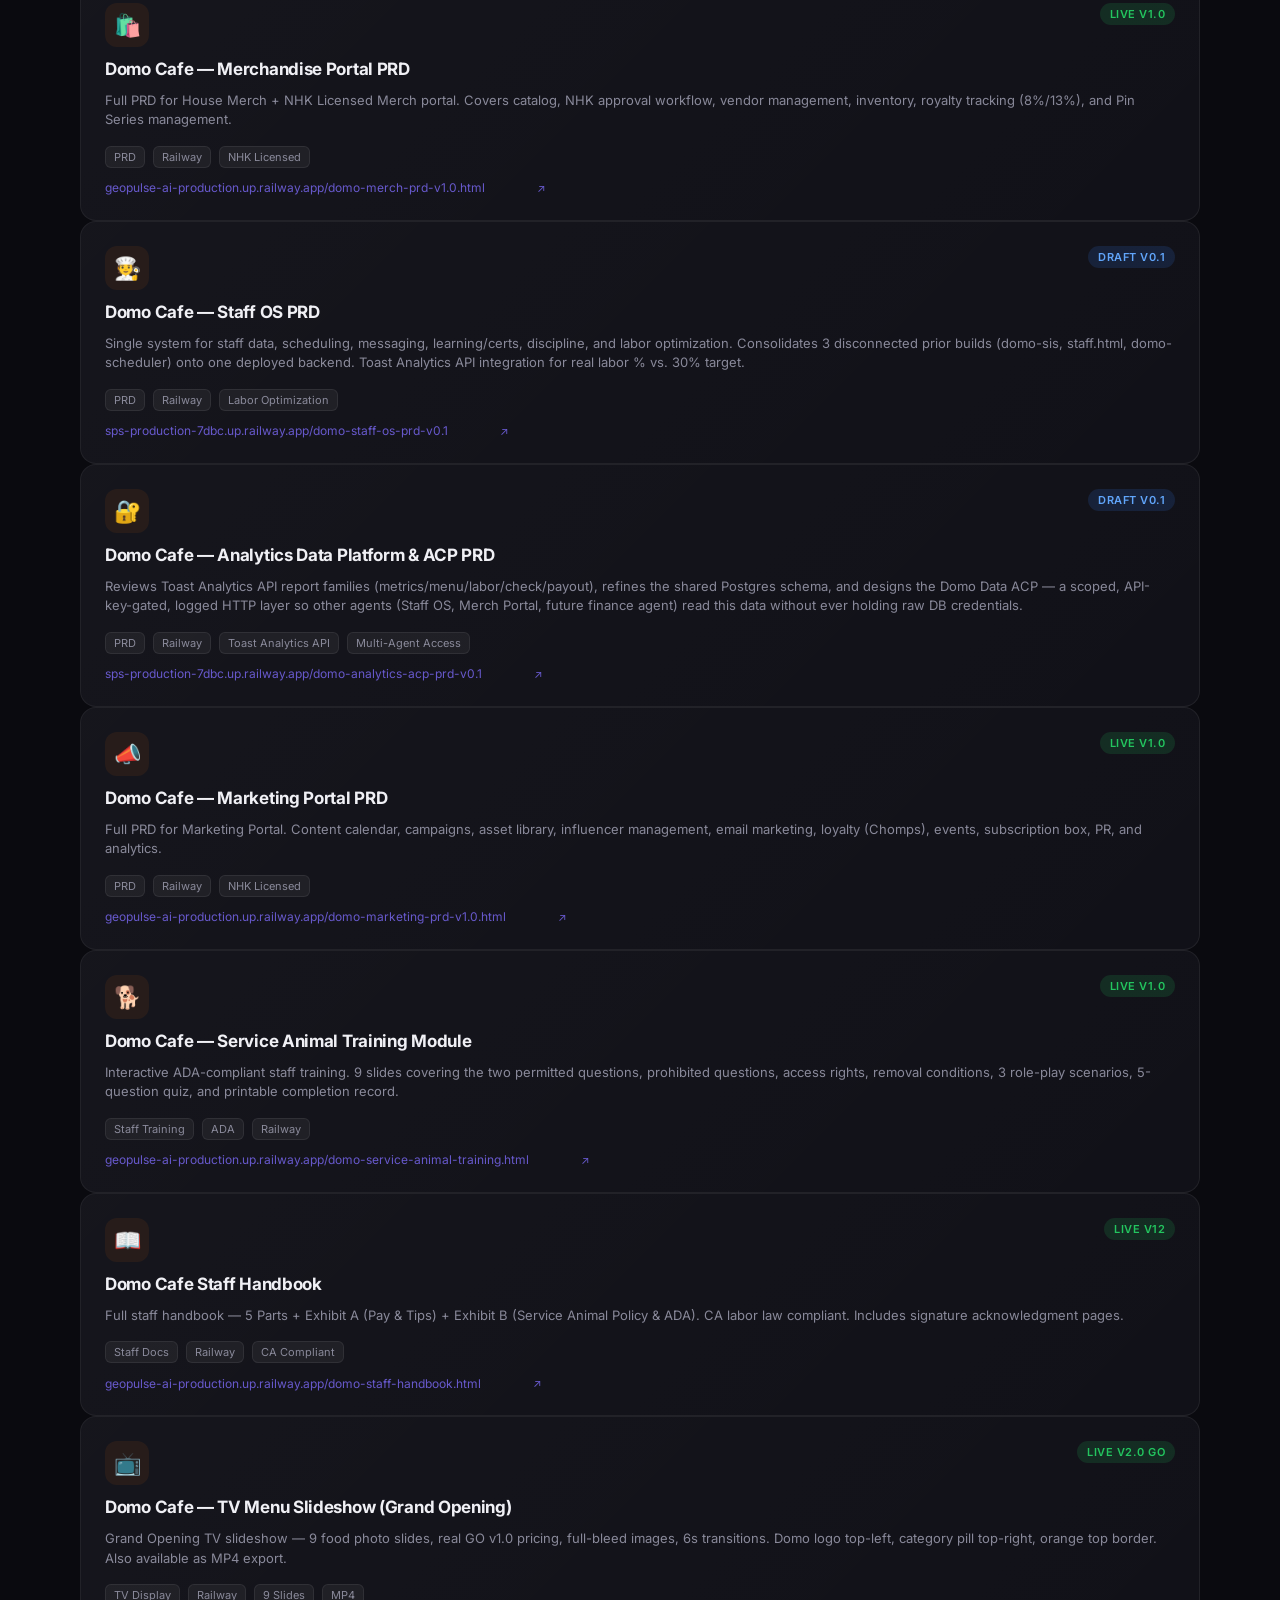
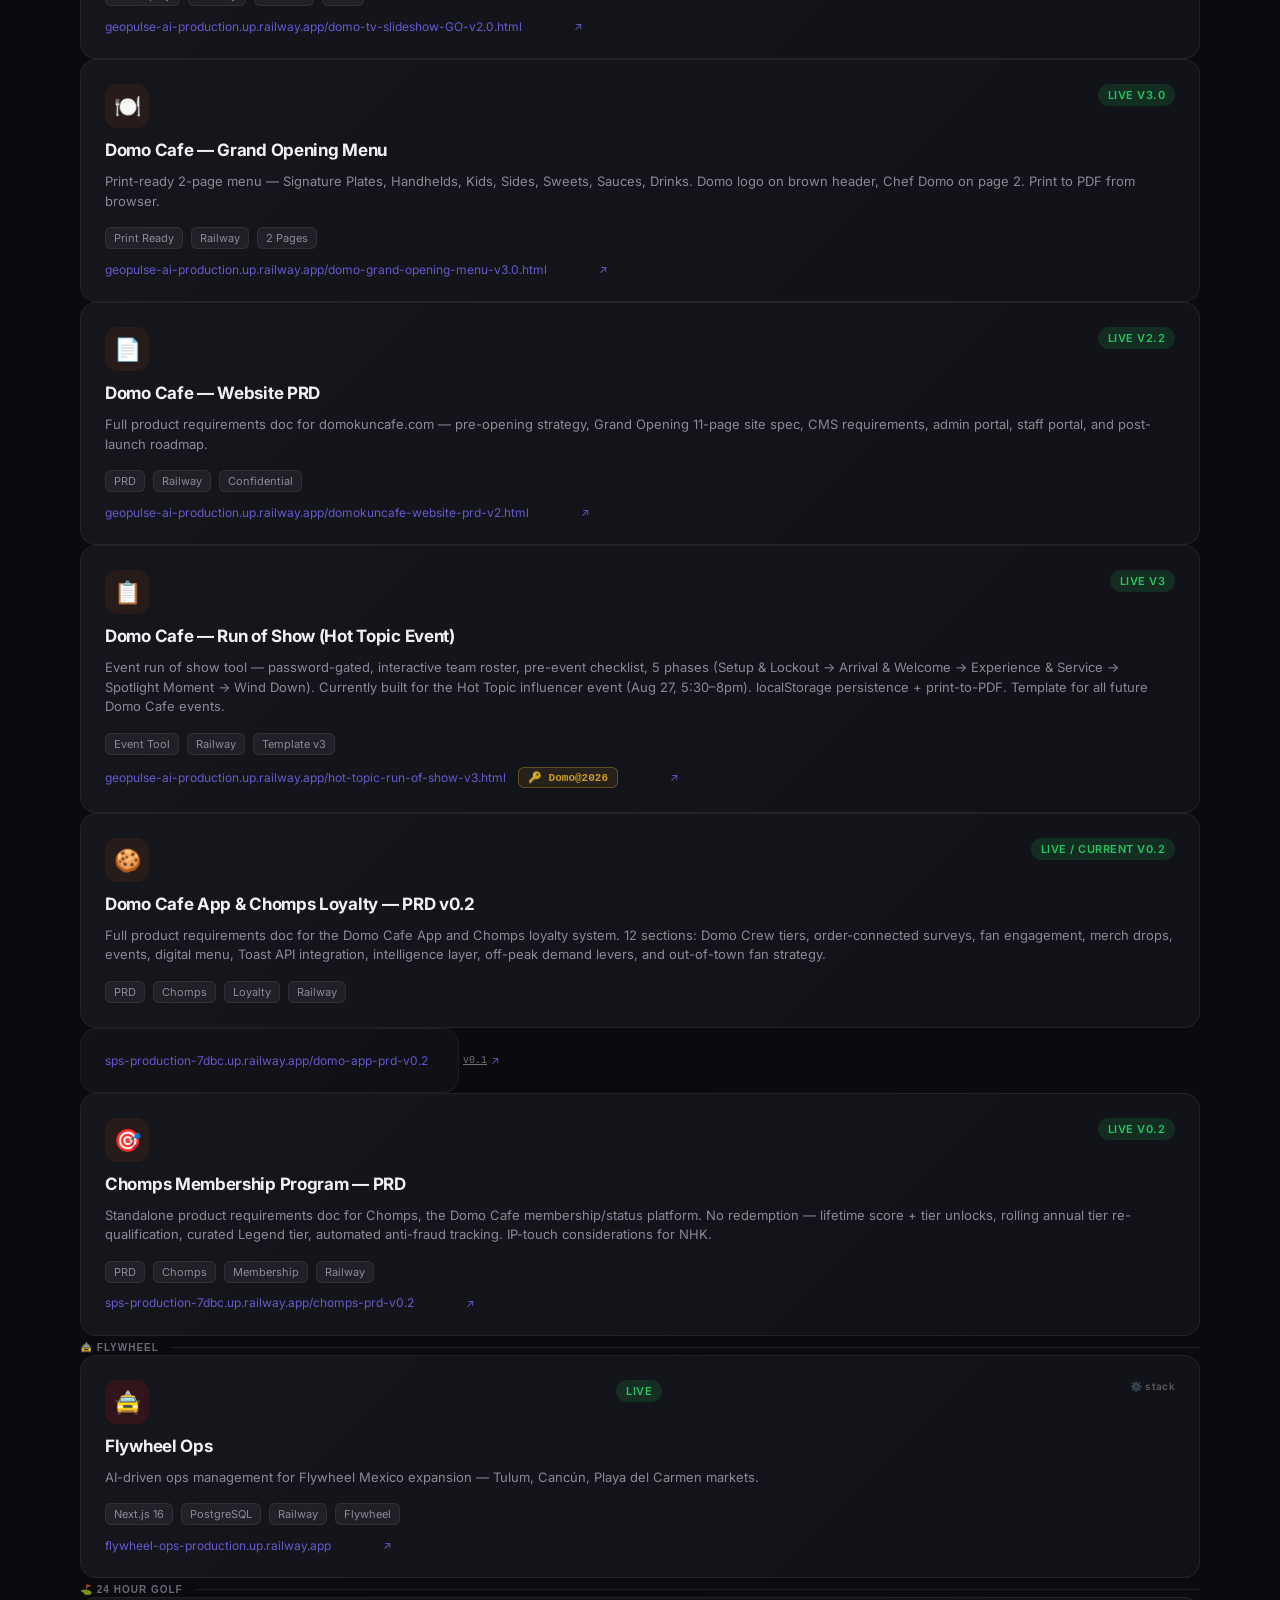
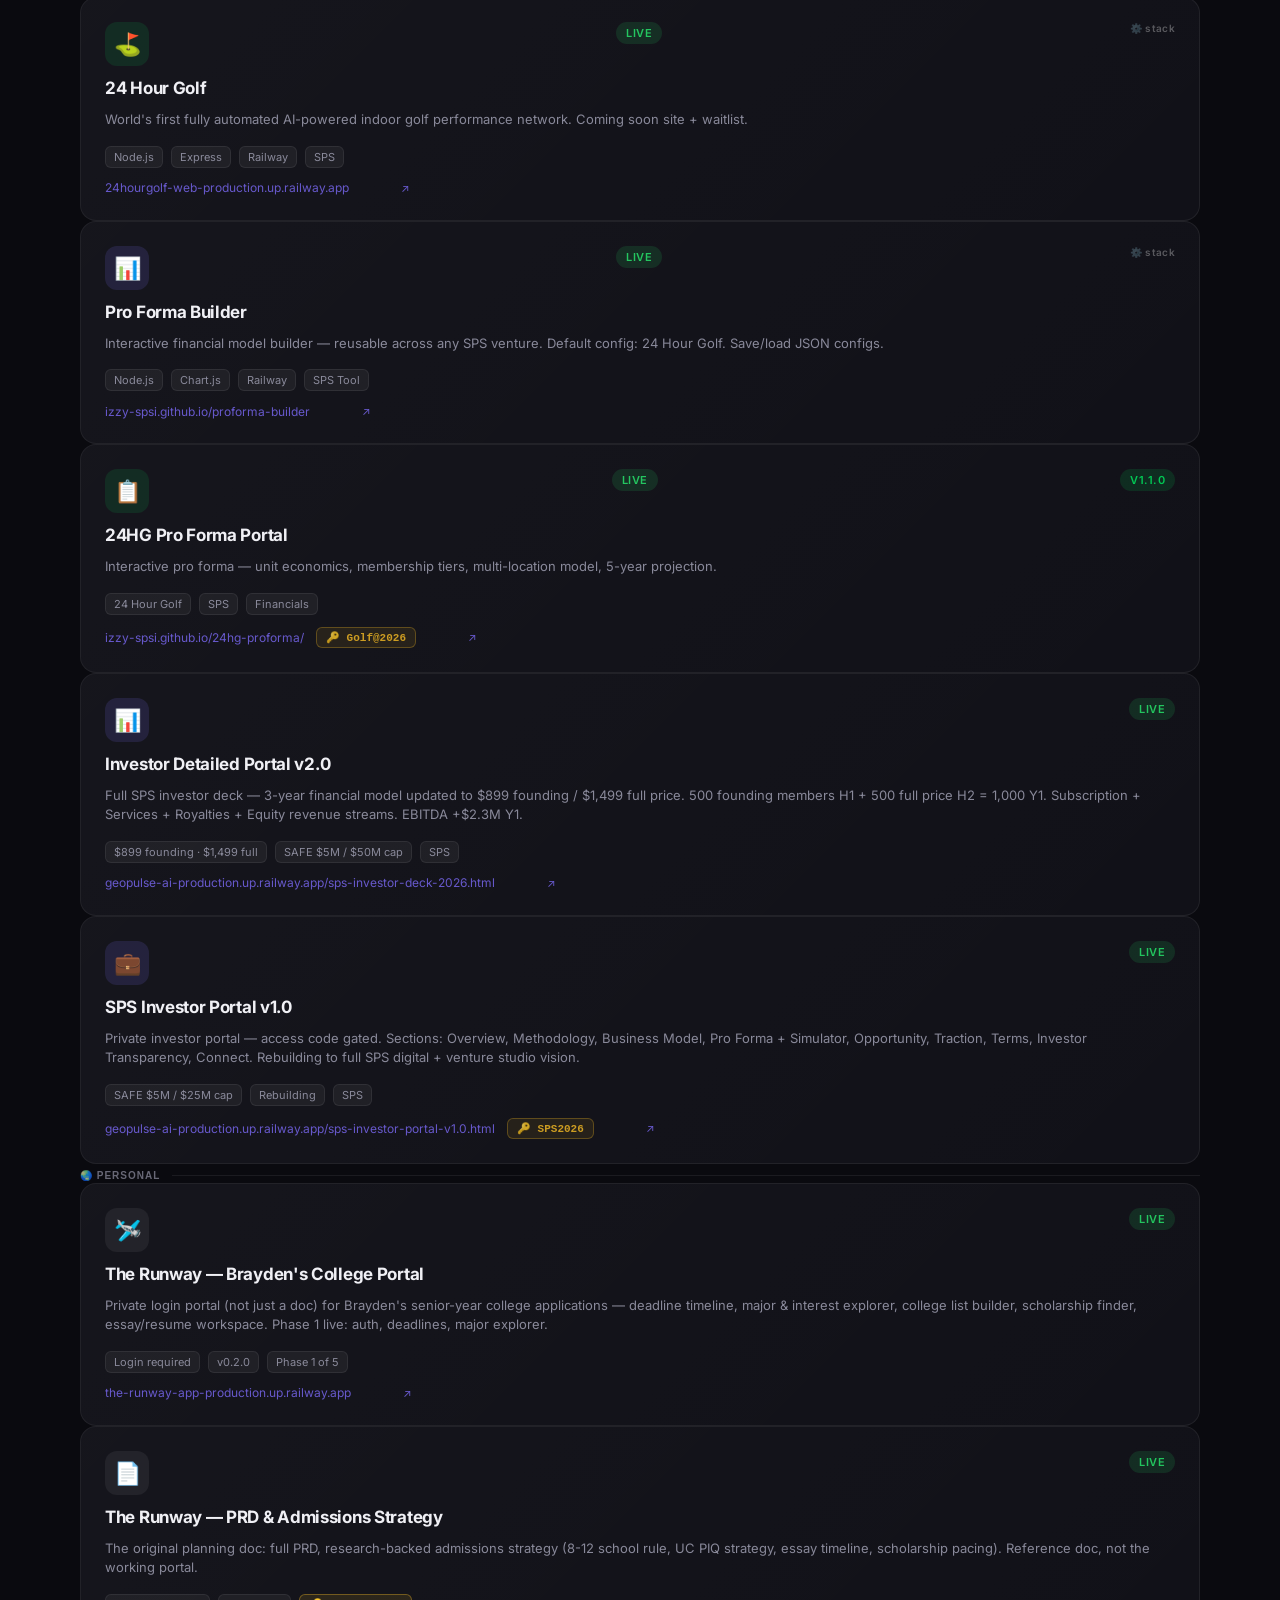
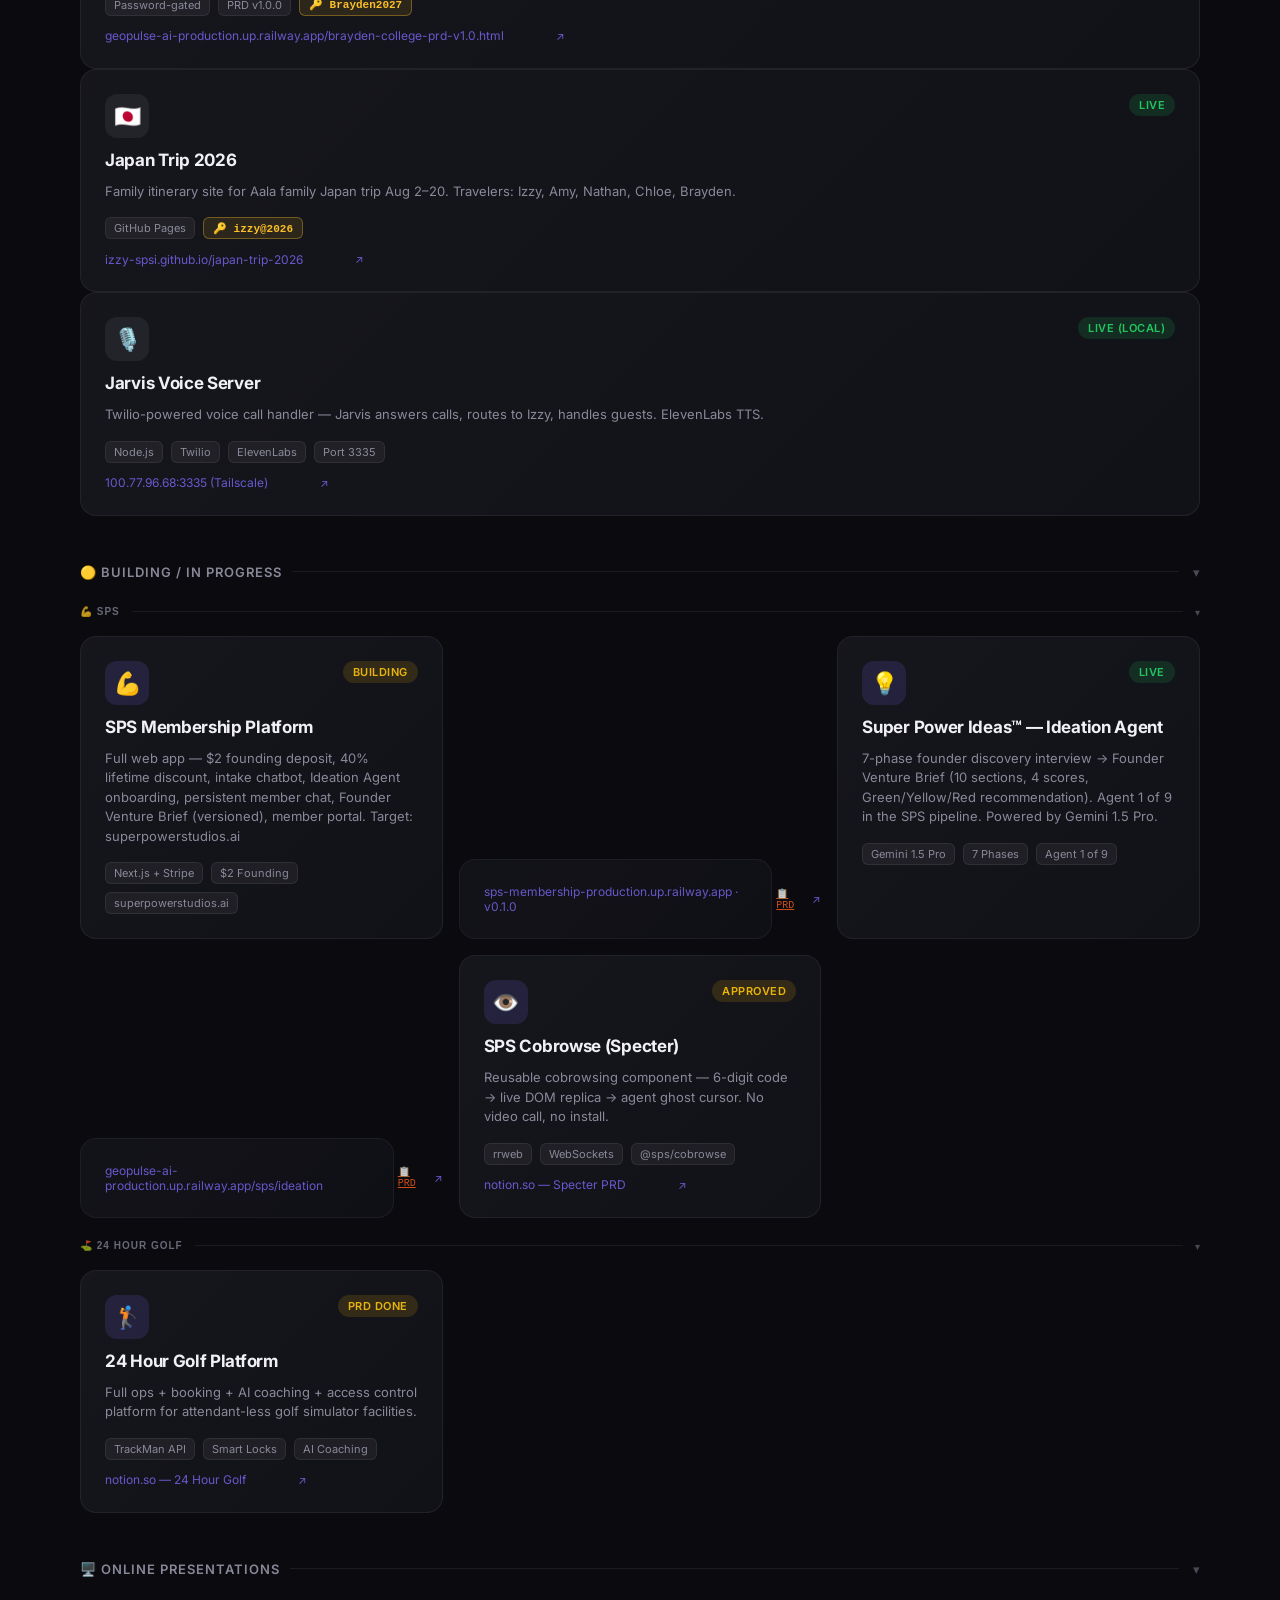
==== commit d1729c60: "Add LA Comic Con 2026 Floor Map card to Domo Cafe. Place the public West and South Halls map with th" ====
--- a/index.html
+++ b/index.html
@@ -365,16 +365,6 @@
     }
     .filter-tab:hover { border-color: var(--border-hover); color: var(--text); }
     .filter-tab.active { background: var(--accent); border-color: var(--accent); color: #fff; }
-    a.filter-tab {
-      text-decoration: none;
-      display: inline-flex;
-      align-items: center;
-    }
-    a.filter-tab.filter-jump {
-      border-color: rgba(167,139,250,0.35);
-      color: #c4b5fd;
-    }
-    a.filter-tab.filter-jump:hover { color: #fff; border-color: rgba(167,139,250,0.7); }
     .view-controls {
       margin-left: auto;
       display: flex;
@@ -674,7 +664,6 @@
     <span class="search-hint" id="searchHint">/</span>
   </div>
   <div style="display:flex;align-items:center;gap:20px;">
-    <a href="marketing.html" style="font-size:13px;font-weight:600;color:#c4b5fd;text-decoration:none;display:flex;align-items:center;gap:6px;">📣 Marketing</a>
     <a href="labs.html" style="font-size:13px;font-weight:600;color:#a78bfa;text-decoration:none;display:flex;align-items:center;gap:6px;">⚗️ Labs <span style="background:linear-gradient(135deg,#7c6af8,#a78bfa);color:white;font-size:10px;font-weight:700;padding:2px 7px;border-radius:20px;">NEW</span></a>
     <button onclick="doLogout()" style="font-size:12px;font-weight:600;padding:6px 14px;border-radius:8px;border:1px solid rgba(255,255,255,0.12);background:transparent;color:#8891a4;cursor:pointer;font-family:Inter,sans-serif;transition:all 0.15s;">⎋ Logout</button>
     <button id="editModeBtn" onclick="toggleEditMode()" style="font-size:12px;font-weight:600;padding:6px 14px;border-radius:8px;border:1px solid rgba(255,255,255,0.12);background:transparent;color:#8891a4;cursor:pointer;font-family:Inter,sans-serif;transition:all 0.15s;display:flex;align-items:center;gap:6px;">&#9998; Edit</button>
@@ -728,7 +717,7 @@
   <button class="filter-tab" data-filter="ezliving">🏙️ EZLiving</button>
   <button class="filter-tab" data-filter="personal">🌏 Personal</button>
   <button class="filter-tab" data-filter="merch">🛒 Merch</button>
-  <a class="filter-tab filter-jump" href="marketing.html">📣 Marketing</a>
+  <button class="filter-tab" data-filter="marketing">📣 Marketing</button>
   <button class="filter-tab" data-filter="toolbox">🧰 Toolbox</button>
   <div class="view-controls">
     <button class="view-btn active" id="cardViewBtn" title="Card view">⊞</button>
@@ -782,31 +771,19 @@
   </div>
   <div class="grid">
 
-    <a class="card marketing" href="marketing.html">
-      <div class="card-top">
-        <div class="card-icon">📣</div>
-        <span class="badge badge-live">Board</span>
-      </div>
-      <div class="card-name">Marketing board</div>
-      <div class="card-desc">Campaign tracking moved off this ops board. Slique offboarding, Reach pilot, LACC, Halloween, Muse → CHOMPS, Community Tuesday, website + GA, creator policy, merch sell-through, and Grubhub go-live live on the Marketing page.</div>
-      <div class="card-meta">
-        <span class="tag">10 projects</span>
-        <span class="tag">See Marketing</span>
-      </div>
-      <div class="card-url">marketing.html</div>
-    </a>
-
     <a class="card marketing" href="https://geopulse-ai-production.up.railway.app/marketing-prd-v0.1.html" target="_blank">
       <div class="card-top">
         <div class="card-icon">📝</div>
         <span class="badge badge-building">PRD v0.1</span>
       </div>
       <div class="card-name">Marketing Portal — PRD</div>
-      <div class="card-desc">Product spec stays on ops. Brand management, campaign lifecycle, content calendar, multi-channel publishing, analytics, influencer tracking, and AI copy assistant. Active campaign status is on the Marketing board.</div>
-      <div class="card-meta">
-        <span class="tag">Product spec</span>
+      <div class="card-desc">Full product requirements for the Marketing Portal. Covers brand management, campaign lifecycle, content calendar, multi-channel publishing, analytics, influencer tracking, and AI copy assistant.</div>
+      <div class="card-meta">
+        <span class="tag">Campaigns</span>
         <span class="tag">Content Calendar</span>
-        <span class="tag">See Marketing</span>
+        <span class="tag">IG / TikTok</span>
+        <span class="tag">Email / SMS</span>
+        <span class="tag">Domo Cafe</span>
       </div>
       <div class="card-url">geopulse-ai-production.up.railway.app/marketing-prd-v0.1.html</div>
     </a>
@@ -1259,6 +1236,23 @@
       </div>
     </div>
 
+    <a class="card domo grok" href="https://domo-lacc-map-production.up.railway.app" target="_blank" rel="noopener">
+      <div class="card-top">
+        <div class="card-icon">🗺️</div>
+        <span class="badge badge-live">Live</span>
+        <span class="agent-chip agent-grok">🤖 Grok</span>
+      </div>
+      <div class="card-name">LA Comic Con 2026 Floor Map</div>
+      <div class="card-desc">Interactive map of West and South Halls. Domo Cafe is booth 4903. Tap a booth for who they are and their website.</div>
+      <div class="card-meta">
+        <span class="tag">LA Comic Con</span>
+        <span class="tag">Floor Map</span>
+        <span class="tag">Booth 4903</span>
+        <span class="tag">Public</span>
+      </div>
+      <div class="card-url">domo-lacc-map-production.up.railway.app</div>
+    </a>
+
     <a class="card domo grok" href="domo/lacc/inside-booth/" target="_blank">
       <div class="card-top">
         <div class="card-icon">🎪</div>
@@ -1336,7 +1330,7 @@
         <span class="agent-chip agent-grok">🤖 Grok</span>
       </div>
       <div class="card-name">Domo Community — Hub Mock</div>
-      <div class="card-desc">Clickable Community hub — voice “Domo Shows Up for Buena Park.” Prototype Tuesday calendar, how-it-works (code/QR → ~15% attributed qualifying F&amp;B), apply form. Public nav link hidden for publish; page still live at /community. Olympic sports lineart identified for org outreach kits. Guest-facing promo kit is tracked on the Marketing board.</div>
+      <div class="card-desc">Clickable Community hub — voice “Domo Shows Up for Buena Park.” Prototype Tuesday calendar, how-it-works (code/QR → ~15% attributed qualifying F&amp;B), apply form. Public nav link hidden for publish; page still live at /community. Olympic sports lineart identified for org outreach kits.</div>
       <div class="card-meta">
         <span class="tag">Community Tuesdays</span>
         <span class="tag">Nav hidden</span>
@@ -1687,7 +1681,7 @@
         <span class="badge badge-live">Live v1.0</span>
       </div>
       <div class="card-name">Domo Cafe — Marketing Portal PRD</div>
-      <div class="card-desc">Full PRD for Marketing Portal. Content calendar, campaigns, asset library, influencer management, email marketing, loyalty (Chomps), events, subscription box, PR, and analytics. Active campaign tracking is on the Marketing board.</div>
+      <div class="card-desc">Full PRD for Marketing Portal. Content calendar, campaigns, asset library, influencer management, email marketing, loyalty (Chomps), events, subscription box, PR, and analytics.</div>
       <div class="card-meta">
         <span class="tag">PRD</span>
         <span class="tag">Railway</span>
@@ -2725,7 +2719,6 @@
 
   // ─── VENTURE FILTER TABS ───
   document.querySelectorAll('.filter-tab').forEach(function(tab) {
-    if (!tab.dataset.filter) return;
     tab.addEventListener('click', function() {
       document.querySelectorAll('.filter-tab').forEach(function(t) { t.classList.remove('active'); });
       this.classList.add('active');
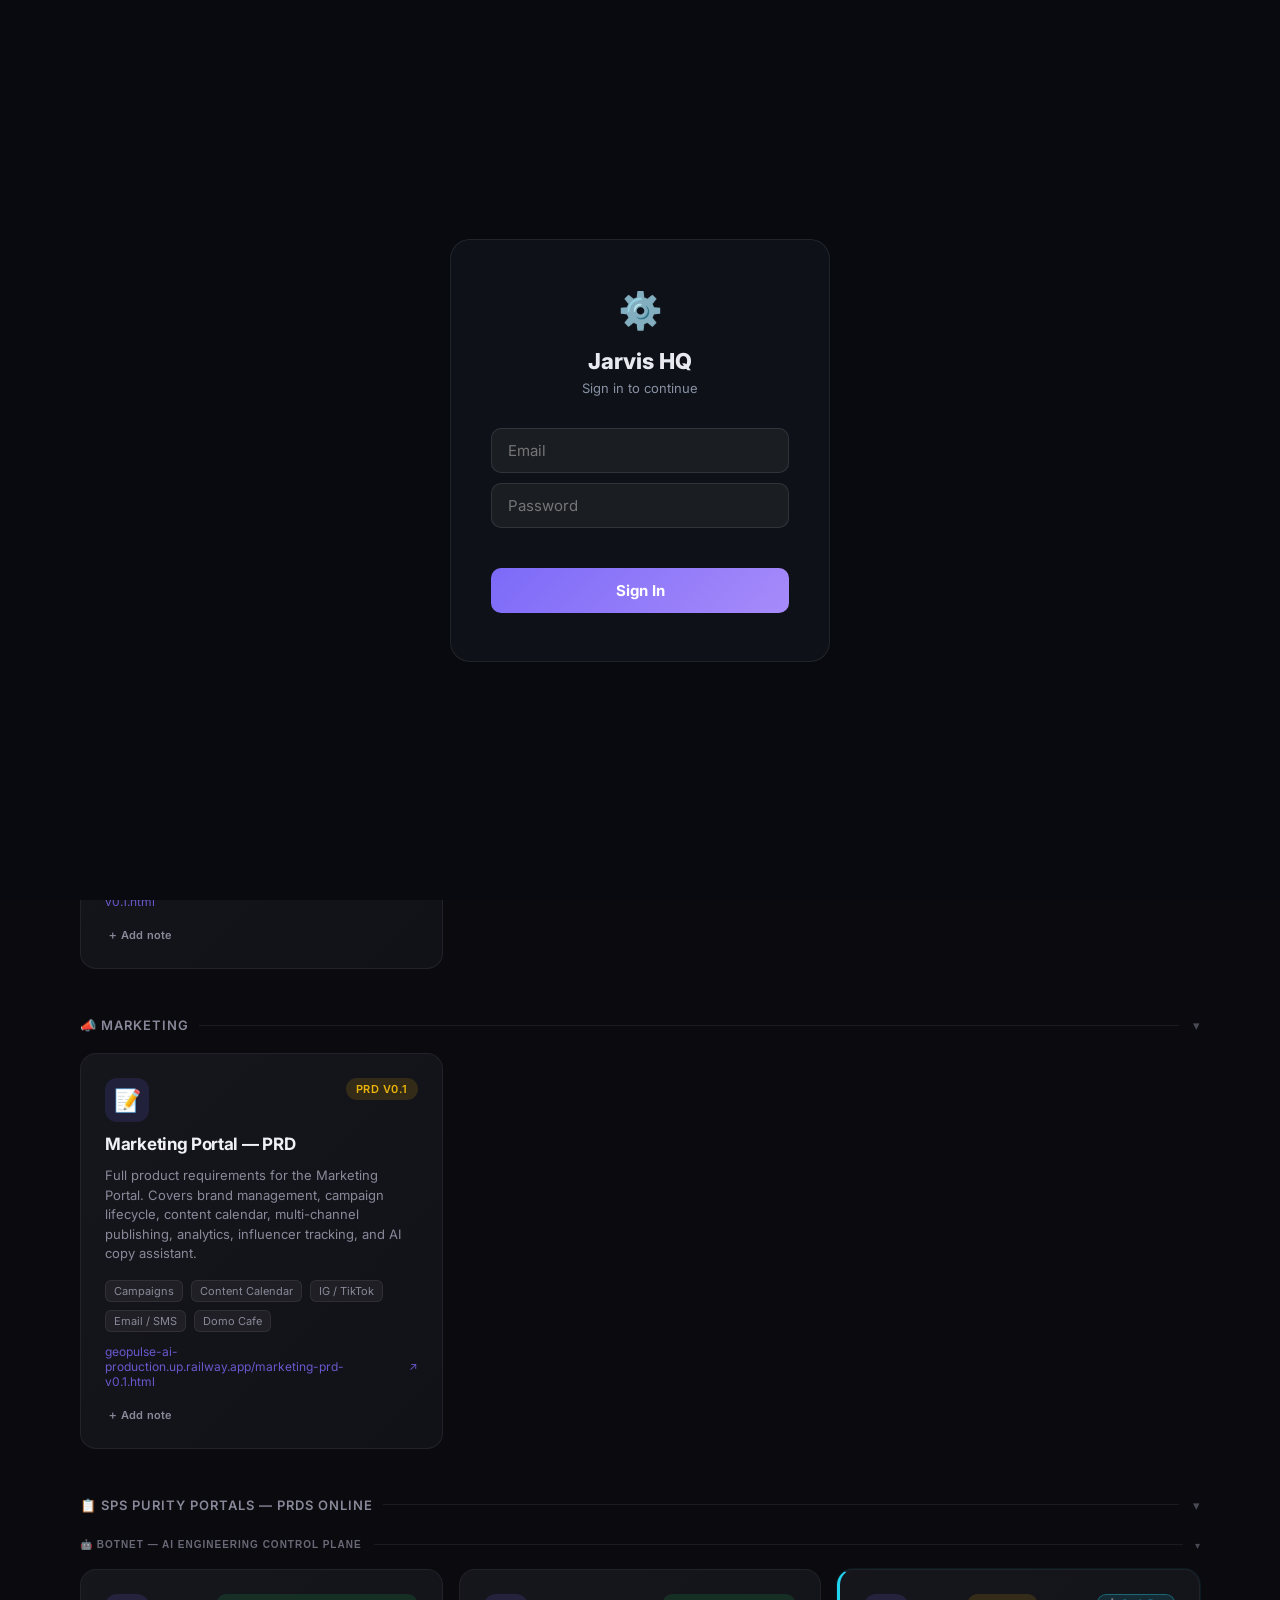
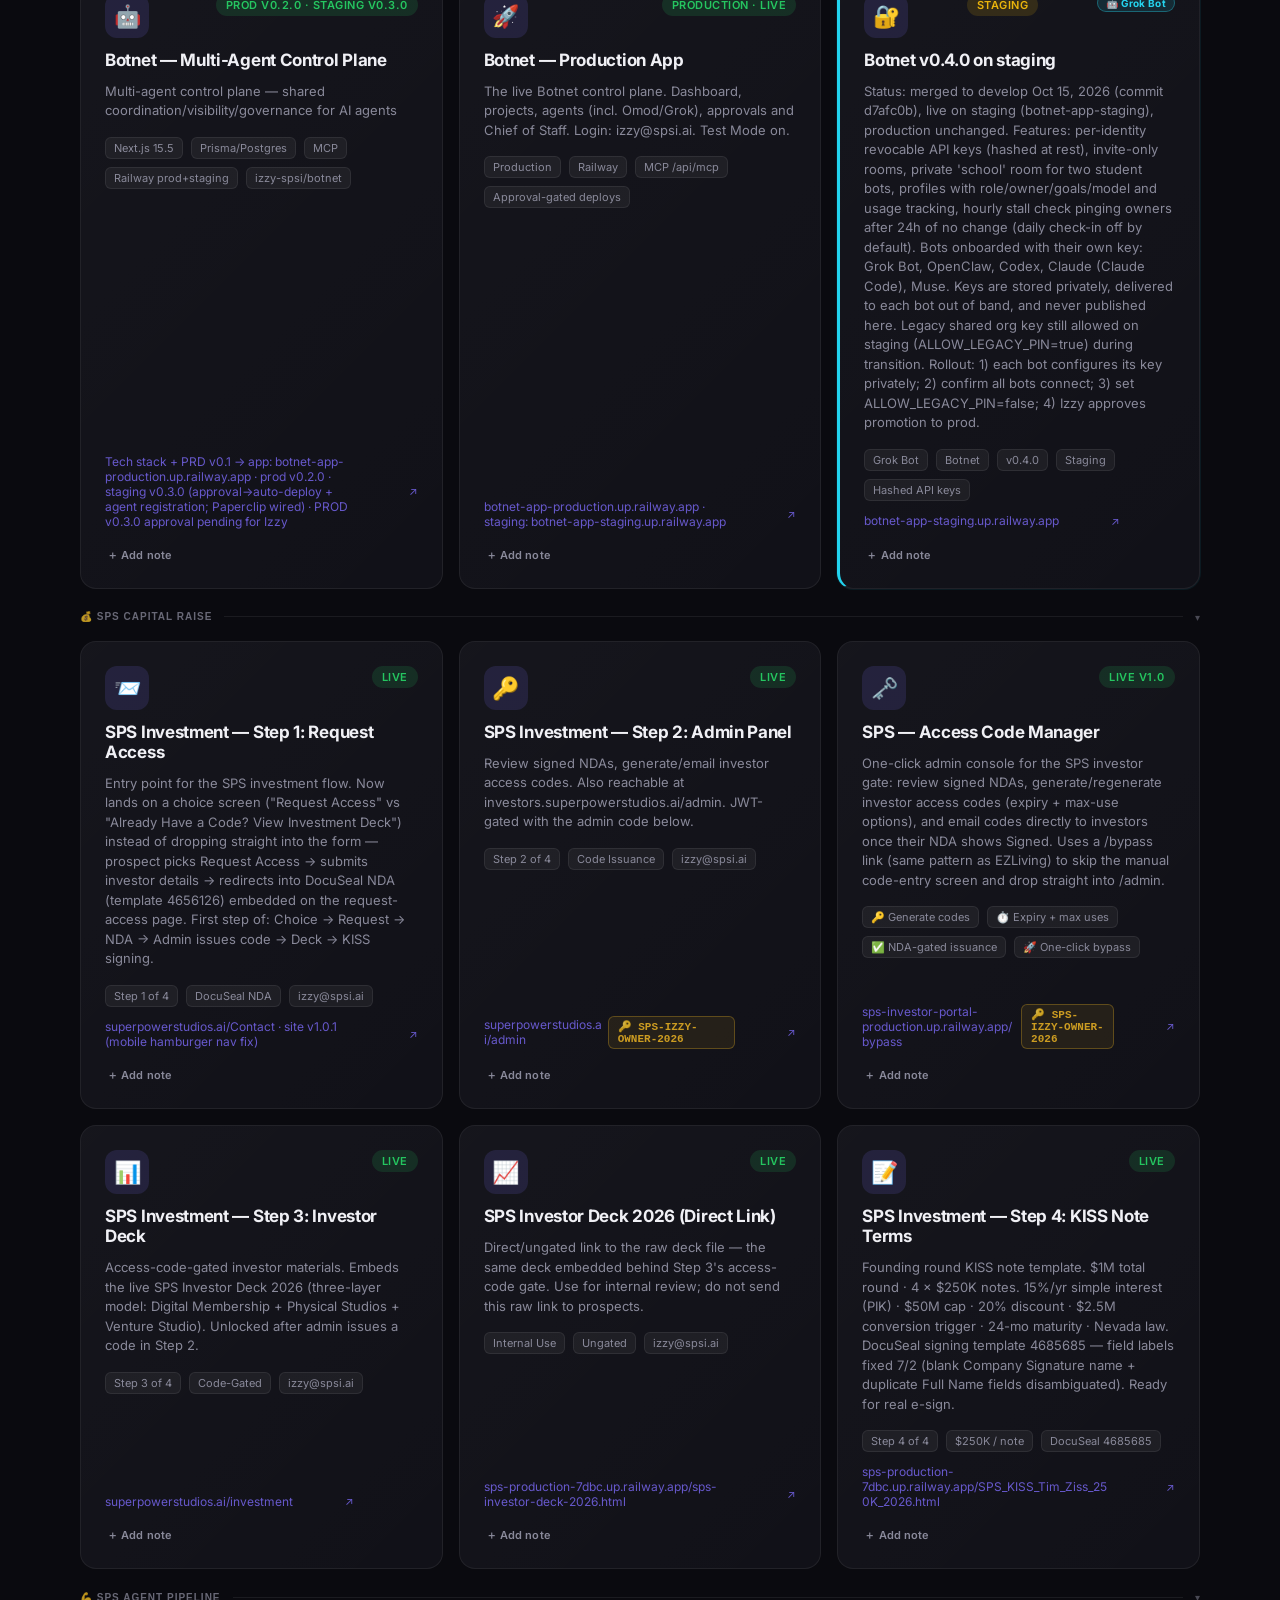
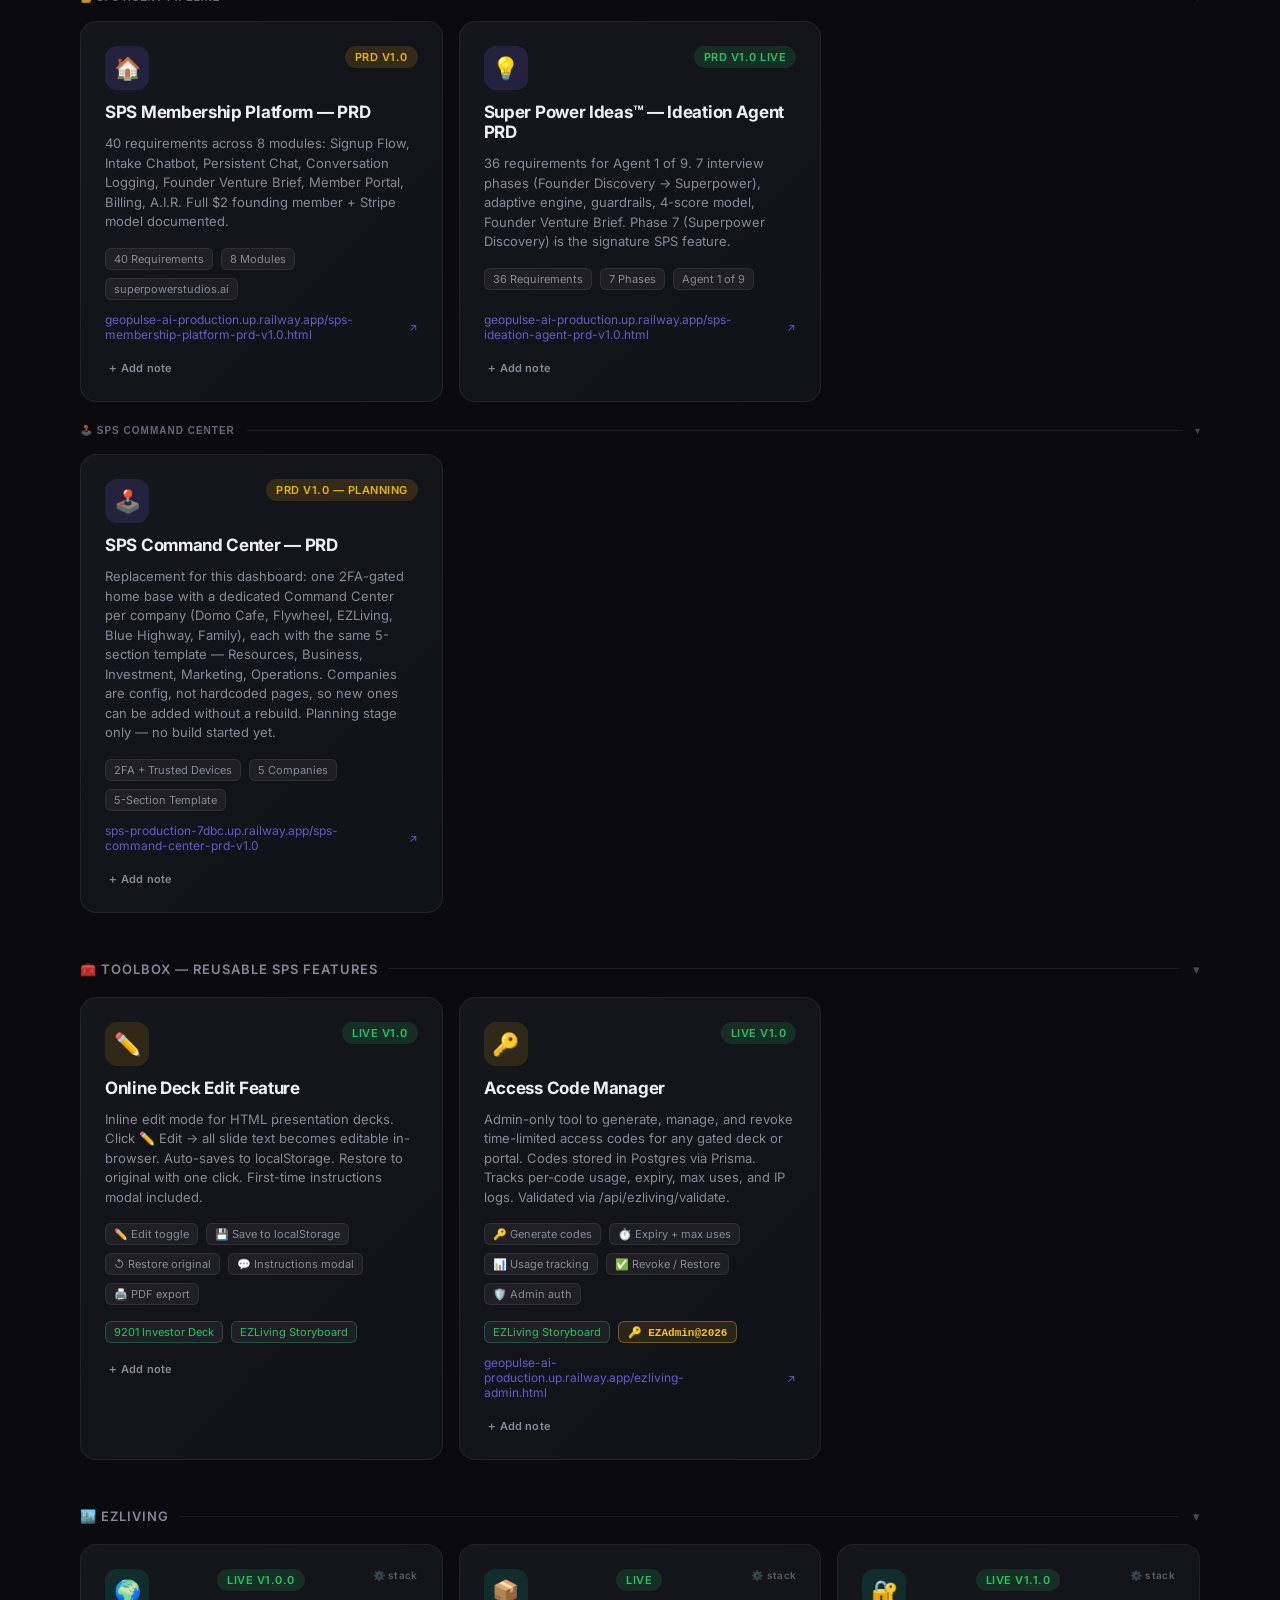
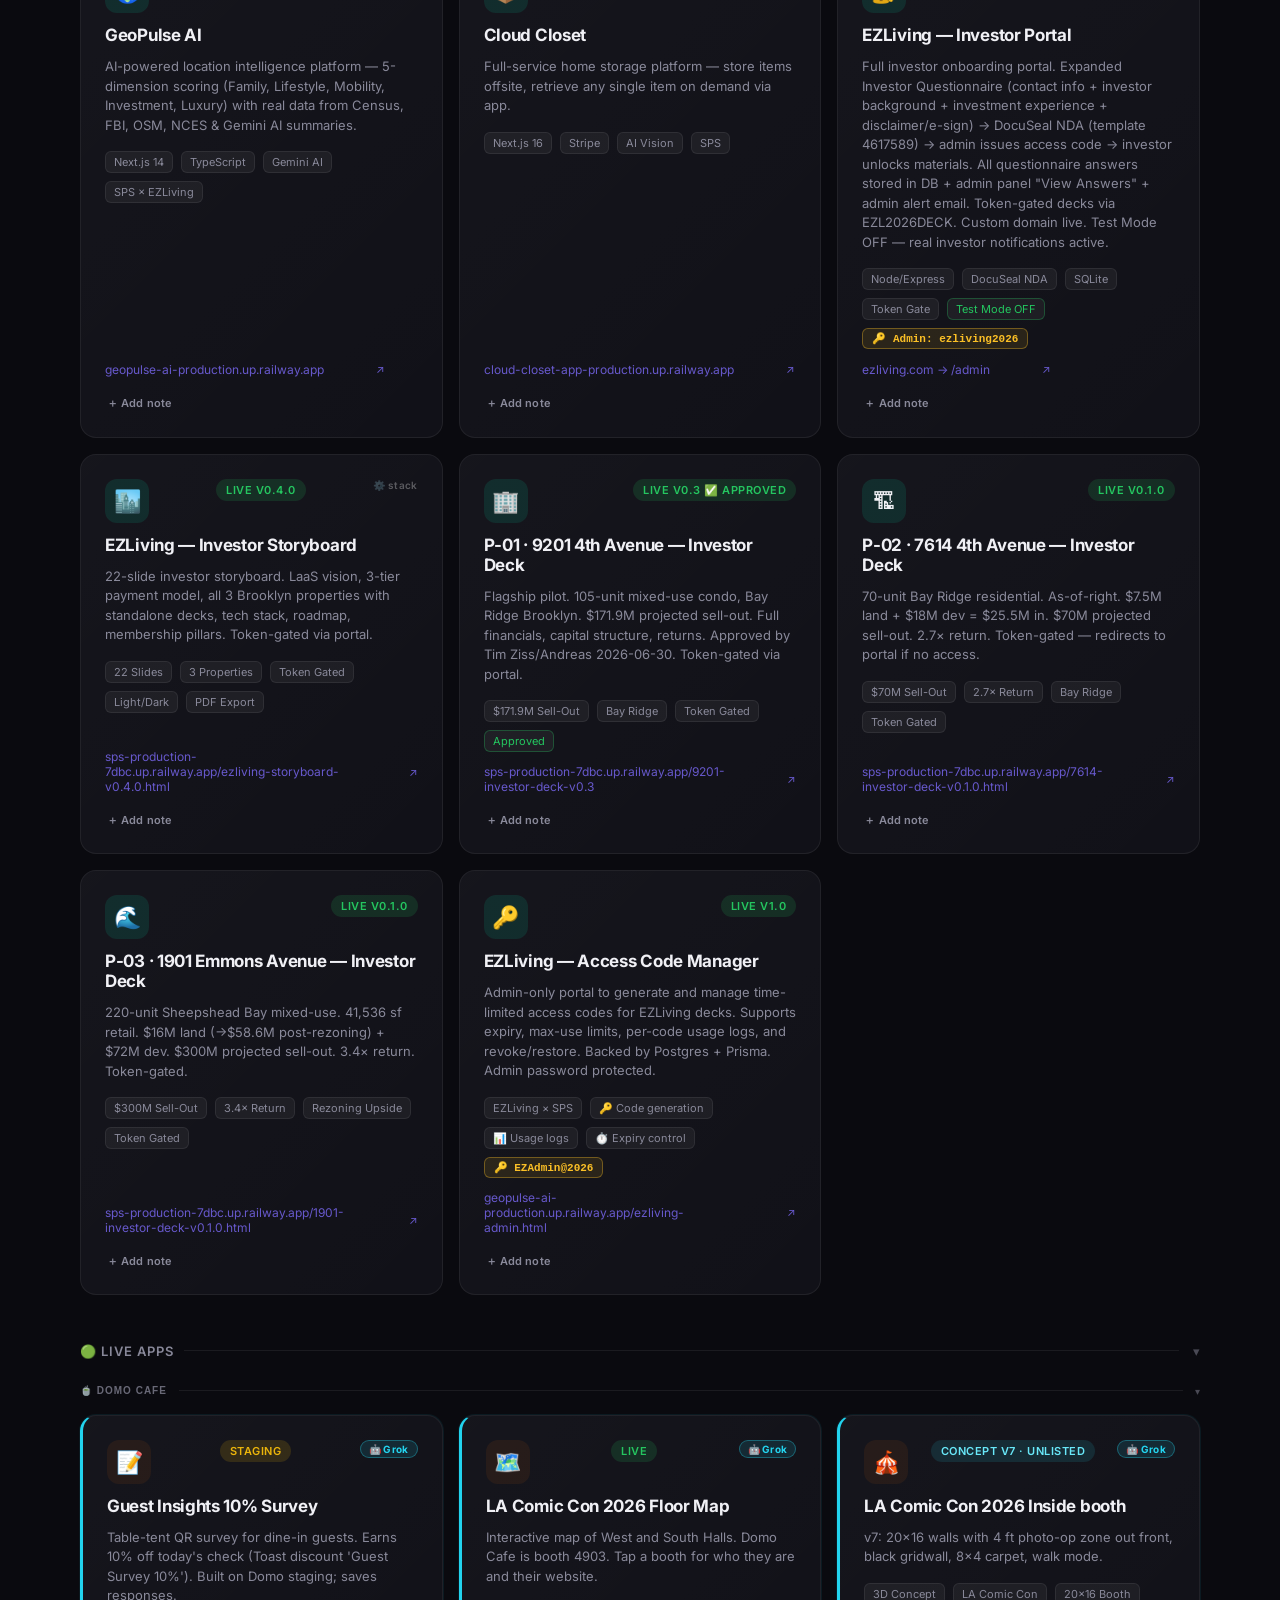
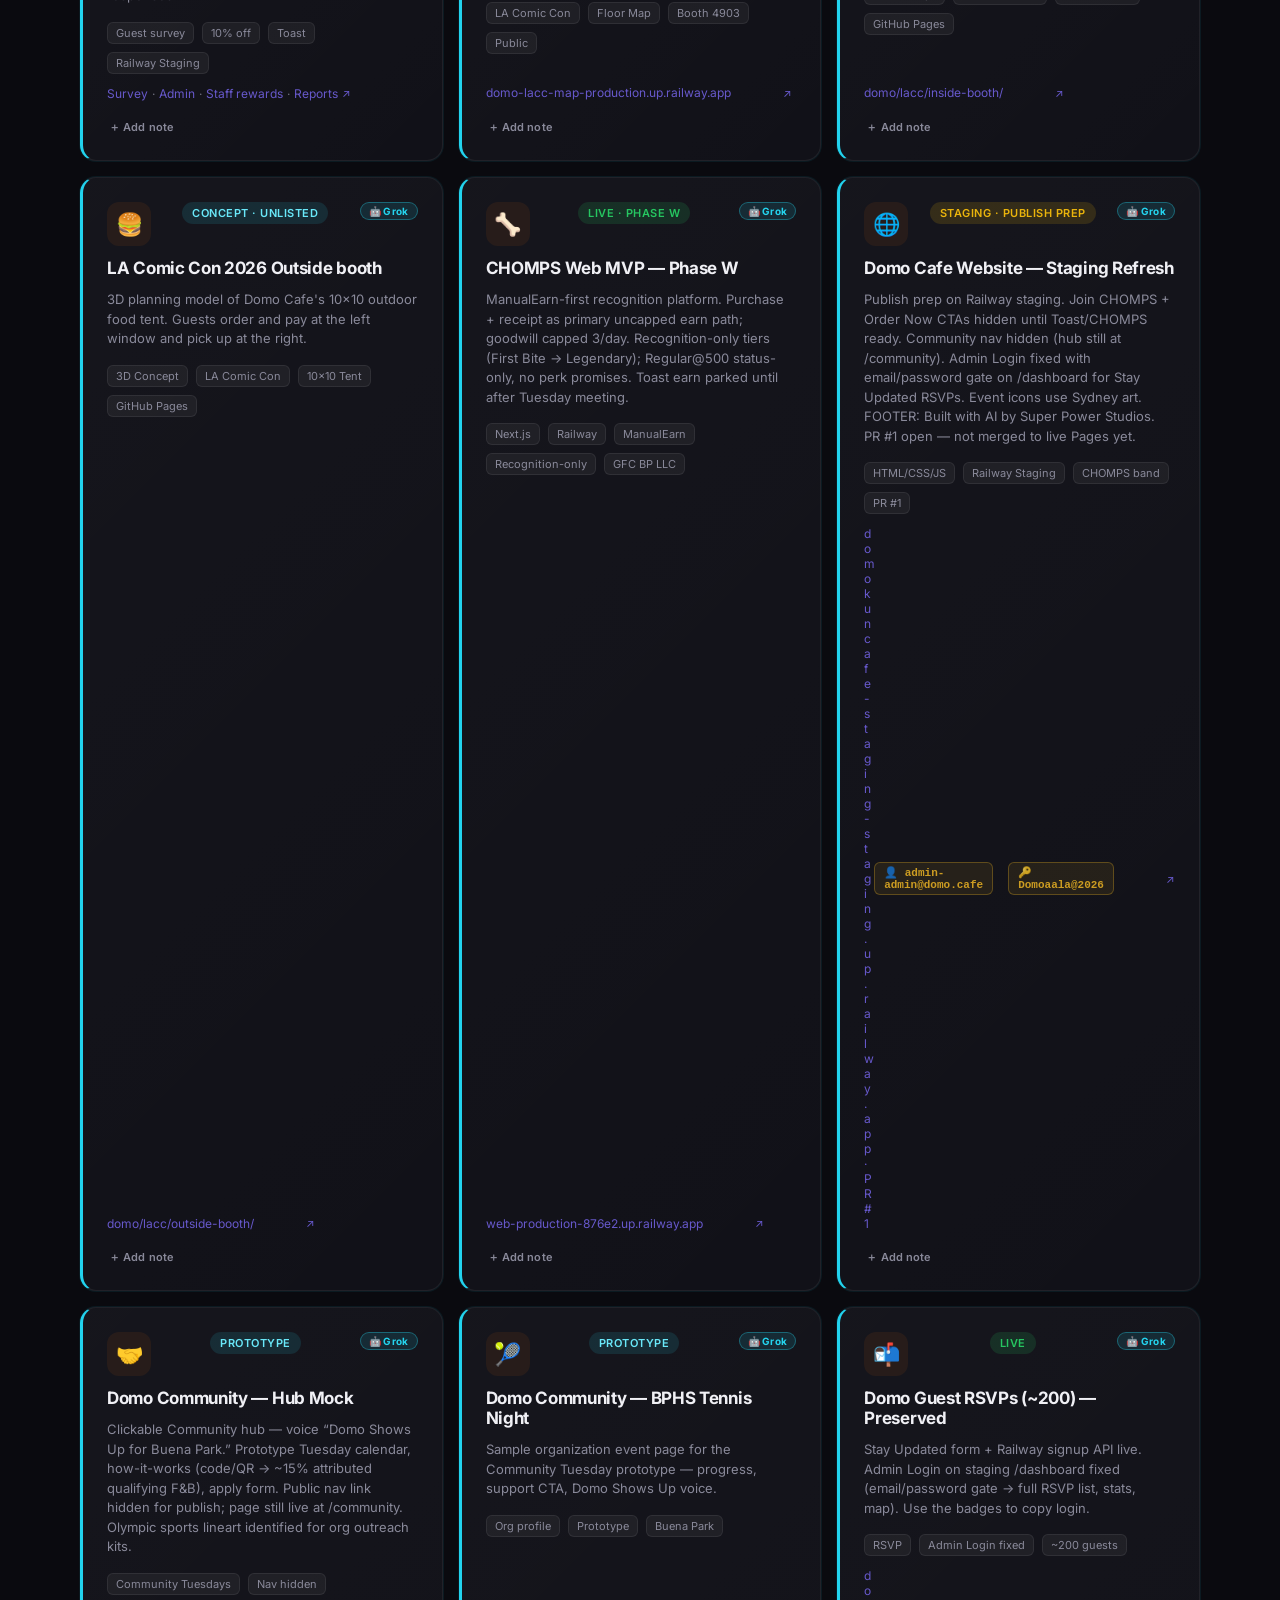
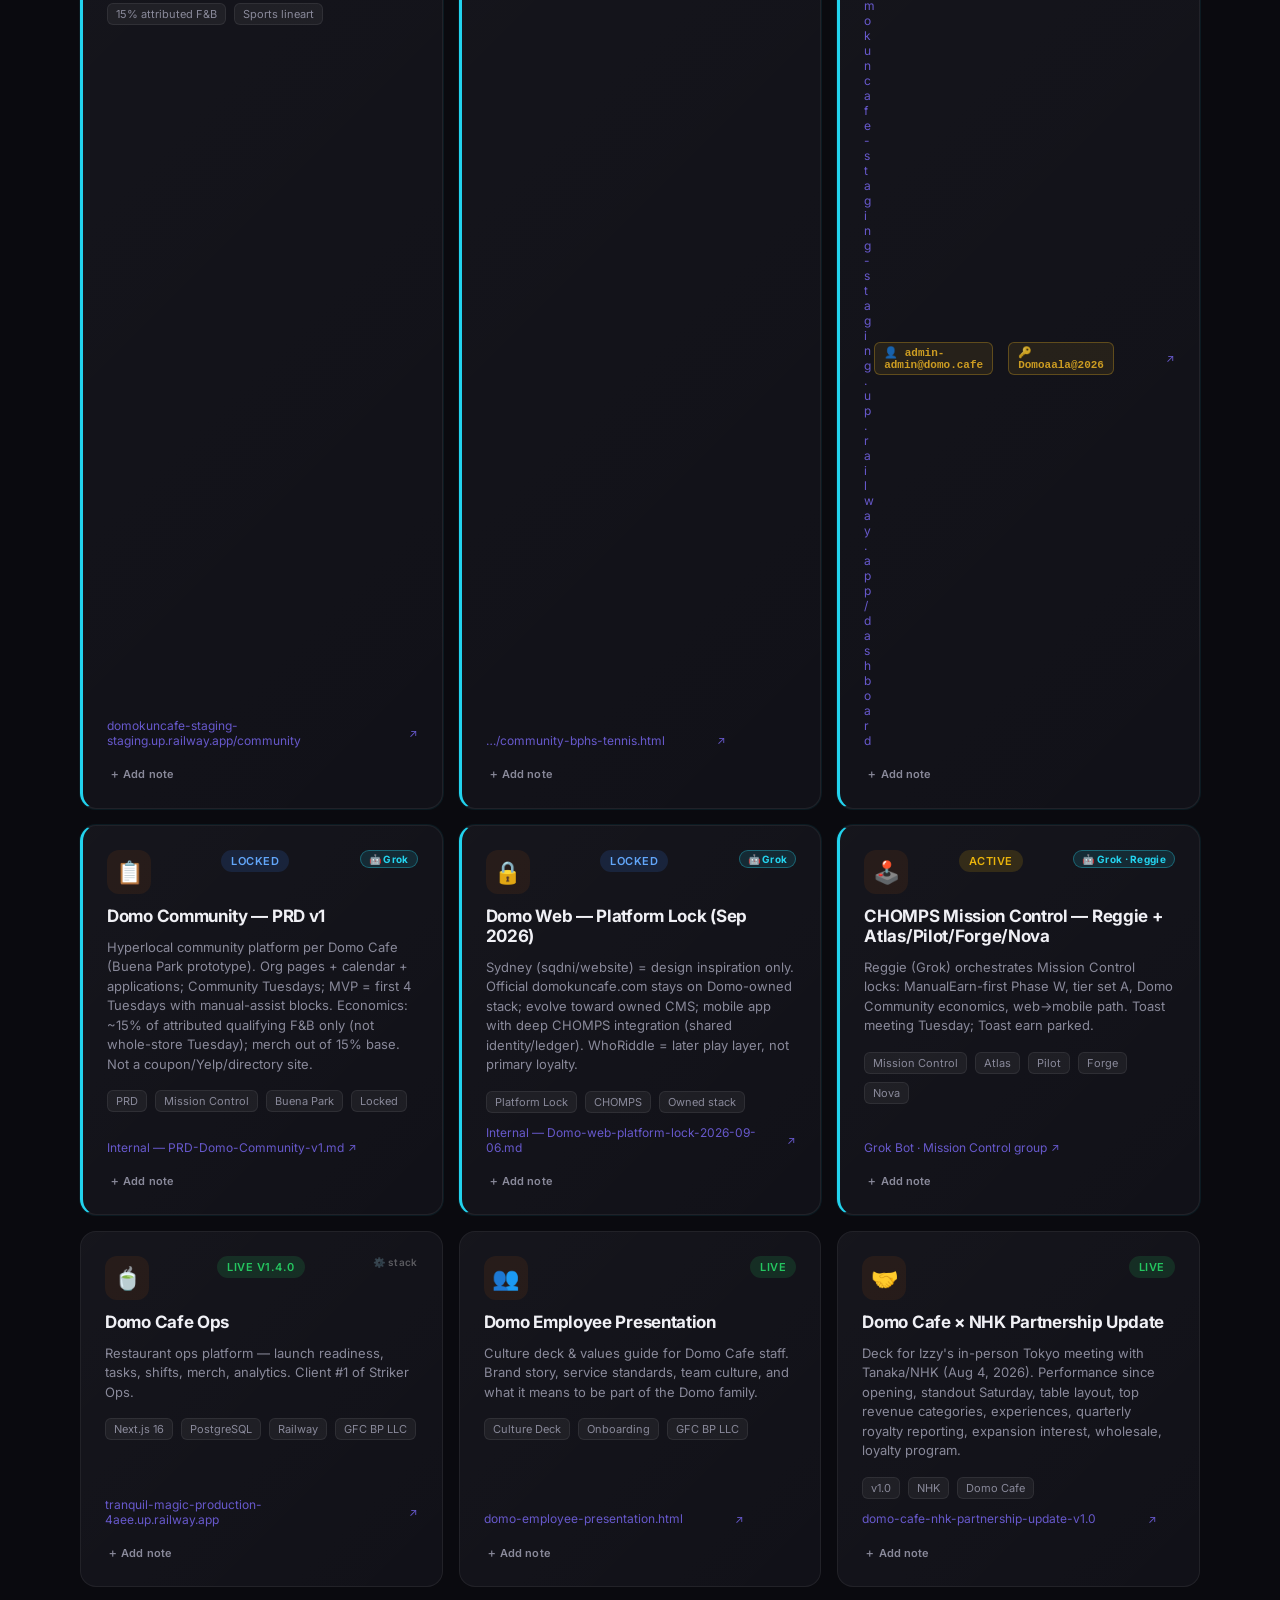
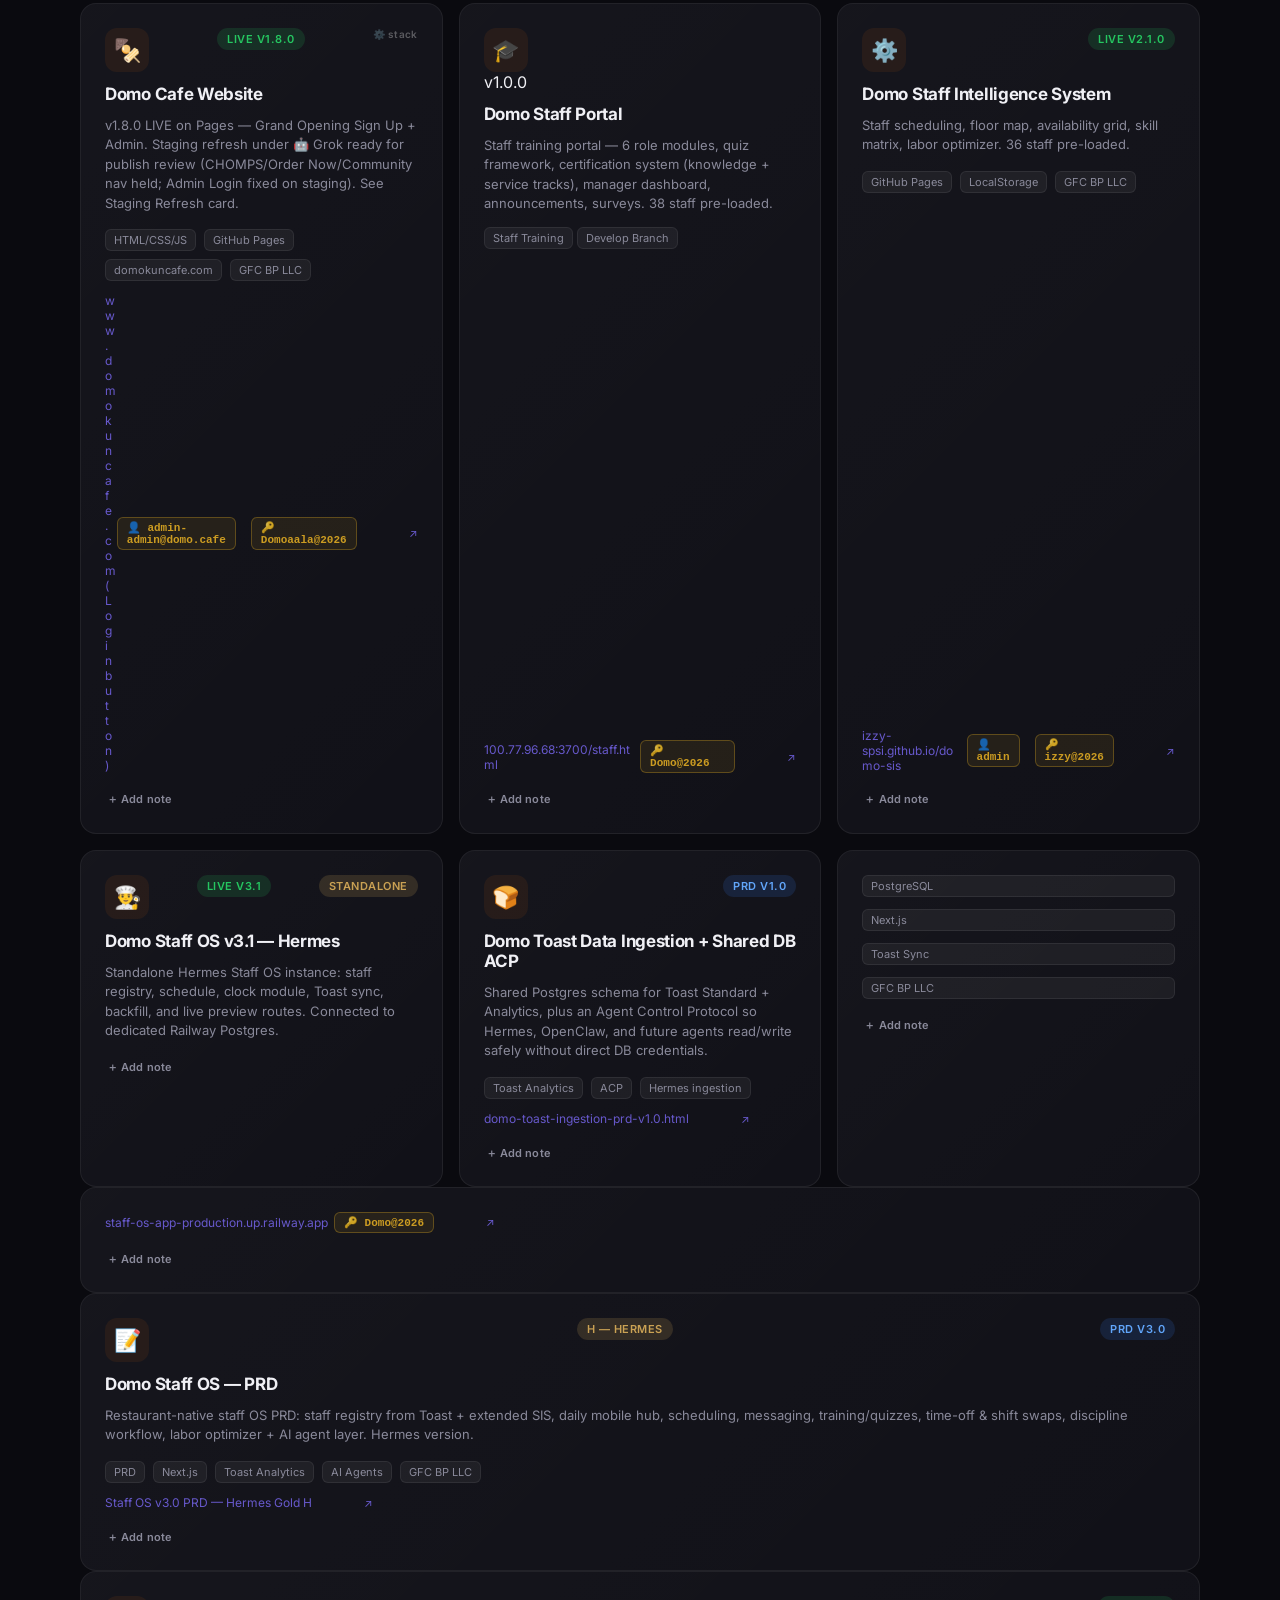
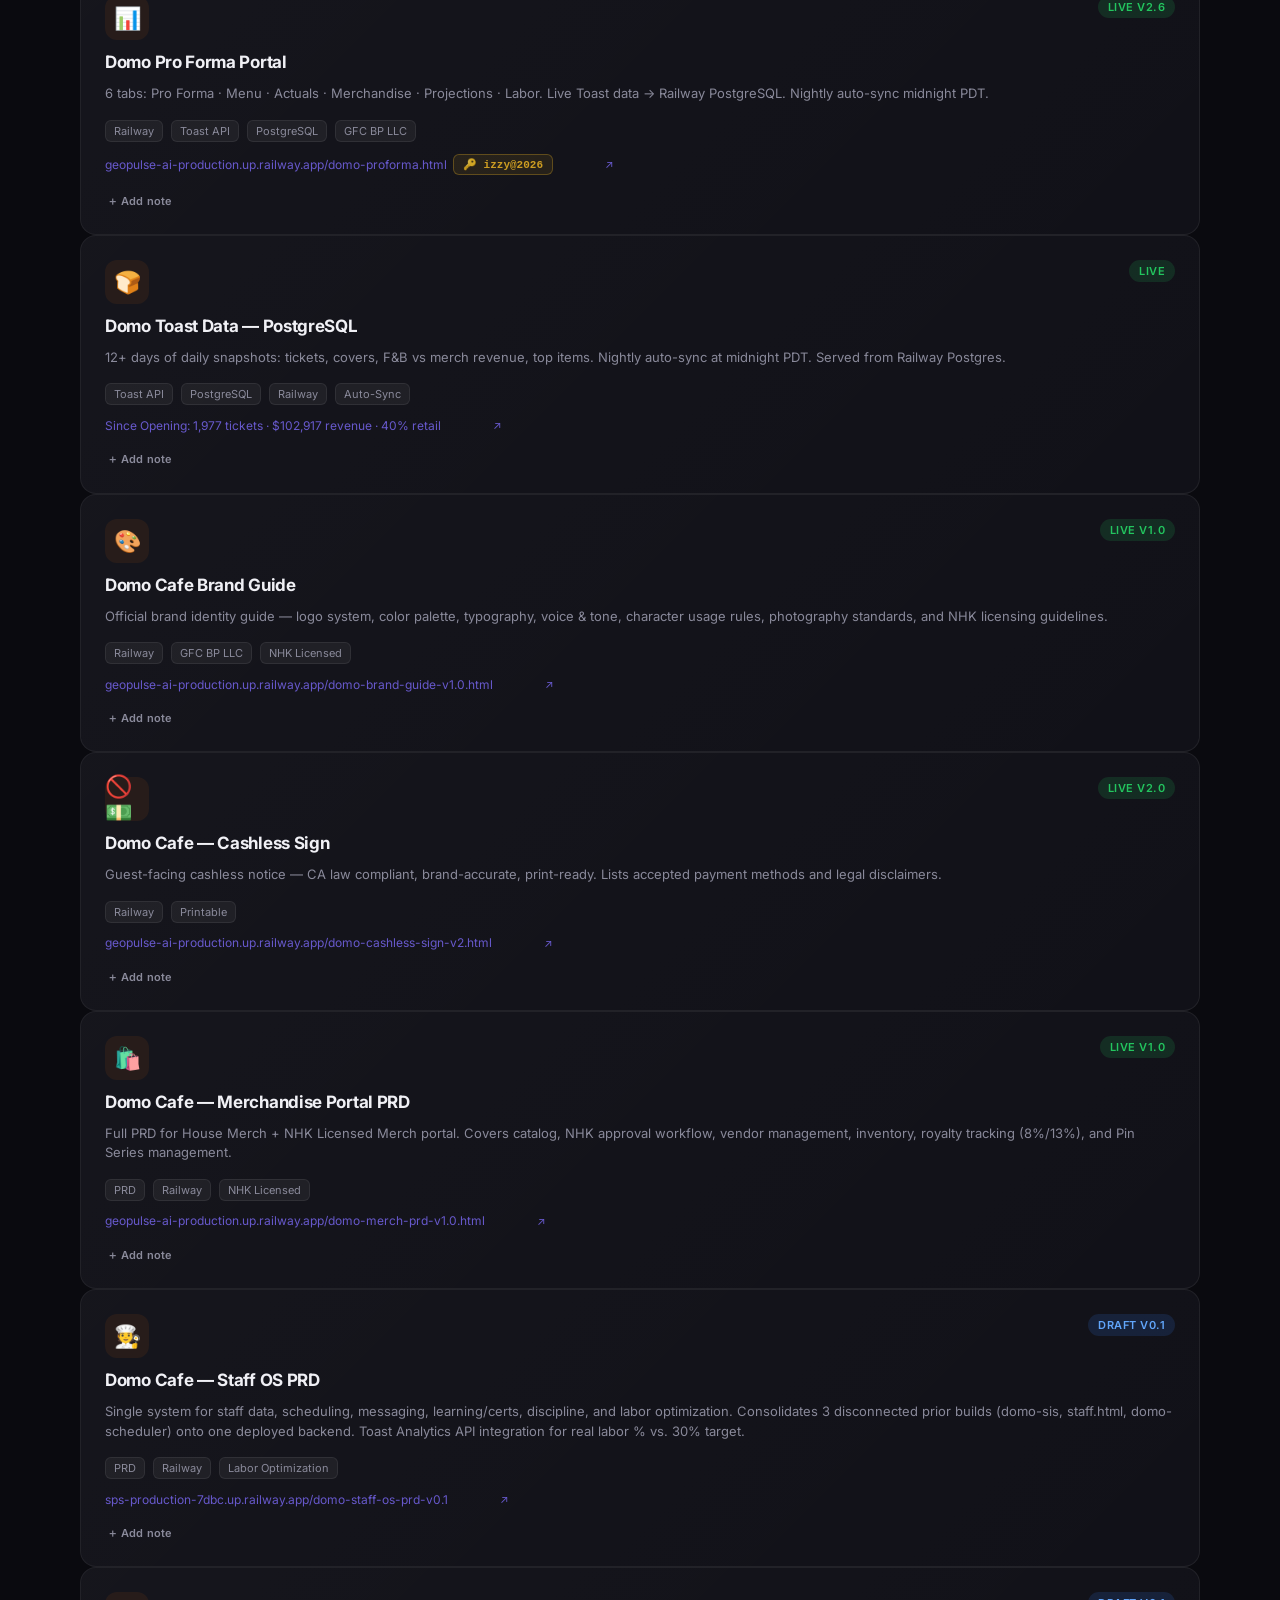
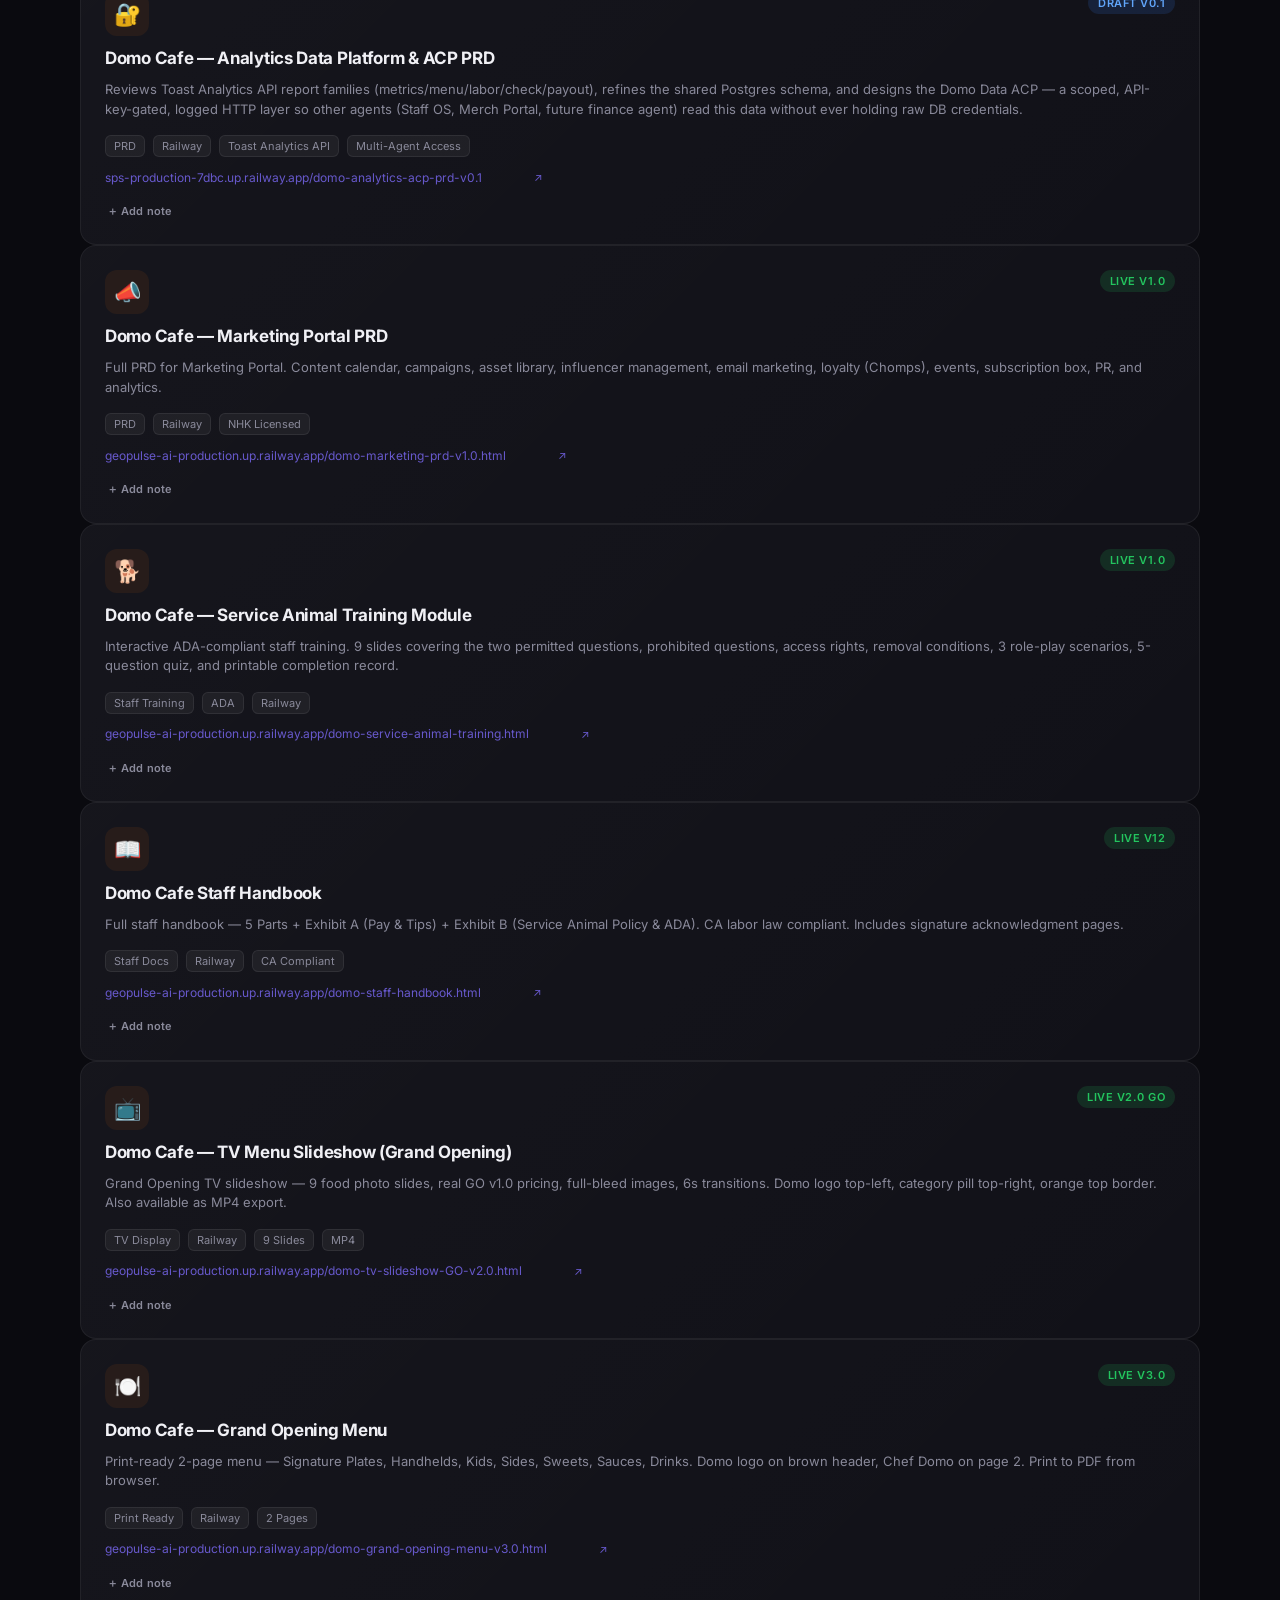
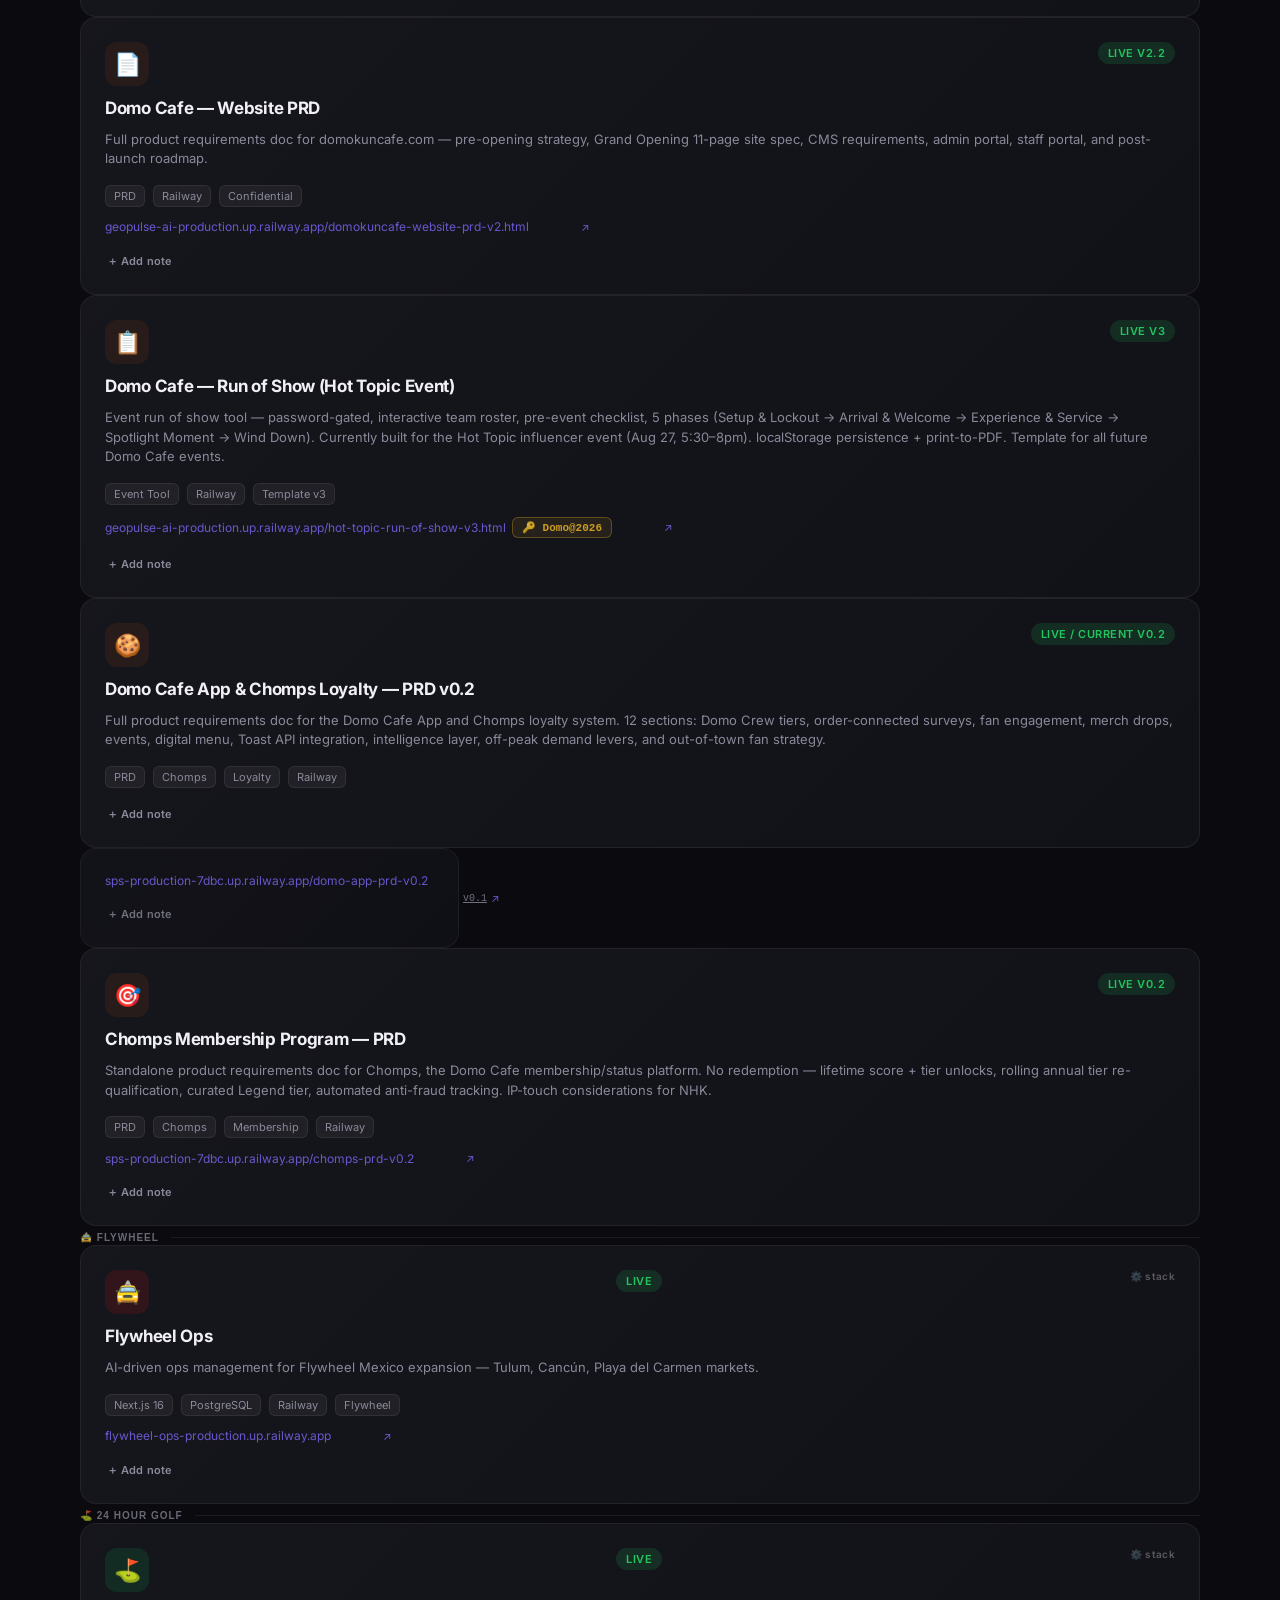
==== commit 2ac83ce6: "Let Izzy edit HQ cards and keep notes in the browser Extend header Edit mode so each card's title, s" ====
--- a/index.html
+++ b/index.html
@@ -212,11 +212,14 @@
       font-size: 17px;
       font-weight: 700;
       letter-spacing: -0.3px;
+      overflow-wrap: anywhere;
     }
     .card-desc {
       font-size: 13px;
       color: var(--muted);
       line-height: 1.5;
+      white-space: pre-wrap;
+      overflow-wrap: anywhere;
     }
     .card-meta {
       display: flex;
@@ -261,6 +264,7 @@
       gap: 4px;
       opacity: 0.8;
     }
+    .card-url-text { min-width: 0; overflow-wrap: anywhere; }
     .card-url::after { content: '↗'; font-size: 11px; }
     .card:not([href]) { cursor: default; }
     .card:not([href]):hover { transform: none; }
@@ -388,6 +392,10 @@
     /* ─── COMPACT MODE ─── */
     body.compact .card-desc { display: none; }
     body.compact .card-meta { display: none; }
+    body.compact.editing .card-desc { display: block; }
+    body.compact.editing .card-meta { display: flex; }
+    body.compact .card-notes:not(.has-notes):not(.open) { display: none; }
+    body.compact.editing .card-notes { display: block; }
     body.compact .card { padding: 12px 16px; gap: 6px; }
     body.compact .card-icon { width: 30px; height: 30px; font-size: 15px; border-radius: 7px; }
     body.compact .card-name { font-size: 13px; }
@@ -456,6 +464,91 @@
     }
 
     /* ─── FILTER HELPERS ─── */
+    /* ─── EDIT + NOTES ─── */
+    .edit-hint-wrap {
+      max-width: 1200px;
+      margin: -8px auto 18px;
+      padding: 0 40px;
+    }
+    .edit-hint {
+      background: rgba(124,106,248,0.1);
+      border: 1px solid rgba(124,106,248,0.28);
+      color: #ddd8ff;
+      border-radius: 10px;
+      padding: 10px 14px;
+      font-size: 12px;
+      line-height: 1.45;
+    }
+    body.editing .card { cursor: default; }
+    body.editing .card:hover { transform: none; }
+    body.editing .jhq-field {
+      box-shadow: inset 0 0 0 1px rgba(124,106,248,0.5);
+      border-radius: 4px;
+      cursor: text;
+    }
+    .jhq-field[contenteditable="true"]:focus {
+      box-shadow: inset 0 0 0 1px #7c6af8;
+      background: rgba(124,106,248,0.08);
+    }
+    .card-notes { margin-top: 2px; }
+    .card-notes [hidden] { display: none !important; }
+    .card-notes-toggle {
+      background: transparent;
+      border: none;
+      color: var(--muted);
+      font-family: inherit;
+      font-size: 11px;
+      font-weight: 600;
+      line-height: 1.2;
+      padding: 6px 2px 2px;
+      cursor: pointer;
+      letter-spacing: 0.01em;
+    }
+    .card-notes-toggle:hover { color: #c4b5fd; }
+    .card-notes-editor { display: flex; flex-direction: column; gap: 4px; }
+    .card-notes-label {
+      display: block;
+      font-size: 10px;
+      font-weight: 700;
+      letter-spacing: 0.08em;
+      text-transform: uppercase;
+      color: #a78bfa;
+      margin-bottom: 3px;
+    }
+    .card-notes-preview {
+      font-size: 12px;
+      line-height: 1.45;
+      color: #d8d8e6;
+      background: rgba(124,106,248,0.07);
+      border: 1px solid rgba(124,106,248,0.22);
+      border-radius: 8px;
+      padding: 8px 10px;
+      cursor: text;
+      max-height: 7.2em;
+      overflow: auto;
+    }
+    .card-notes-preview:hover { border-color: rgba(124,106,248,0.5); }
+    .card-notes-text { white-space: pre-wrap; overflow-wrap: anywhere; }
+    .card-notes-input {
+      width: 100%;
+      min-height: 68px;
+      max-height: 200px;
+      resize: vertical;
+      background: rgba(255,255,255,0.04);
+      border: 1px solid rgba(124,106,248,0.4);
+      border-radius: 8px;
+      color: var(--text);
+      font-family: inherit;
+      font-size: 13px;
+      line-height: 1.45;
+      padding: 8px 10px;
+      outline: none;
+    }
+    .card-notes-input:focus { border-color: #7c6af8; background: rgba(124,106,248,0.06); }
+    .card-notes-status { font-size: 10px; color: var(--green); min-height: 0; }
+    body.compact .card-notes-preview { max-height: 3.2em; font-size: 11px; padding: 6px 8px; }
+    body.compact .card-notes-input { min-height: 52px; }
+
     .card.hidden { display: none !important; }
     .venture-group.vg-hidden { display: none !important; }
     .venture-cards.vc-hidden { display: none !important; }
@@ -583,6 +676,8 @@
       .pin-btn { opacity: 0.4; }
       .card.pinned .pin-btn { opacity: 1; }
       .copy-url-btn { opacity: 0.5; }
+      .edit-hint-wrap { padding: 0 16px; }
+      .card-notes-input { font-size: 16px; }
 
       /* Section headers: bigger tap targets */
       .section-header { padding: 6px 0; }
@@ -666,7 +761,7 @@
   <div style="display:flex;align-items:center;gap:20px;">
     <a href="labs.html" style="font-size:13px;font-weight:600;color:#a78bfa;text-decoration:none;display:flex;align-items:center;gap:6px;">⚗️ Labs <span style="background:linear-gradient(135deg,#7c6af8,#a78bfa);color:white;font-size:10px;font-weight:700;padding:2px 7px;border-radius:20px;">NEW</span></a>
     <button onclick="doLogout()" style="font-size:12px;font-weight:600;padding:6px 14px;border-radius:8px;border:1px solid rgba(255,255,255,0.12);background:transparent;color:#8891a4;cursor:pointer;font-family:Inter,sans-serif;transition:all 0.15s;">⎋ Logout</button>
-    <button id="editModeBtn" onclick="toggleEditMode()" style="font-size:12px;font-weight:600;padding:6px 14px;border-radius:8px;border:1px solid rgba(255,255,255,0.12);background:transparent;color:#8891a4;cursor:pointer;font-family:Inter,sans-serif;transition:all 0.15s;display:flex;align-items:center;gap:6px;">&#9998; Edit</button>
+    <button type="button" id="editModeBtn" onclick="toggleEditMode()" title="Edit card text and notes" aria-pressed="false" style="font-size:12px;font-weight:600;padding:6px 14px;border-radius:8px;border:1px solid rgba(255,255,255,0.12);background:transparent;color:#8891a4;cursor:pointer;font-family:Inter,sans-serif;transition:all 0.15s;display:flex;align-items:center;gap:6px;">&#9998; Edit</button>
     <div class="header-time" id="clock"></div>
   </div>
 </header>
@@ -725,6 +820,10 @@
   </div>
 </div>
 
+<div class="edit-hint-wrap" id="editHint" hidden>
+  <div class="edit-hint">Editing saves in this browser. Click a title, status, description, tag, or link label. Add a note at the bottom of a card. Card links pause until you press Done.</div>
+</div>
+
 <!-- PINNED -->
 <div id="pinned-section">
   <div class="pinned-header">
@@ -2704,7 +2803,8 @@
   searchInput.addEventListener('blur', function() { if (!this.value) searchHint.style.display = ''; });
 
   document.addEventListener('keydown', function(e) {
-    if (e.key === '/' && document.activeElement !== searchInput && document.activeElement.tagName !== 'INPUT') {
+    var typing = document.activeElement && (document.activeElement.tagName === 'INPUT' || document.activeElement.tagName === 'TEXTAREA' || document.activeElement.isContentEditable);
+    if (e.key === '/' && document.activeElement !== searchInput && !typing) {
       e.preventDefault();
       searchInput.focus();
       searchInput.select();
@@ -2731,12 +2831,17 @@
   function applyFilters() {
     var query = searchInput.value.toLowerCase().trim();
     var anyVisible = false;
+    var edits = loadEdits();
 
     document.querySelectorAll('.section .card').forEach(function(card) {
       var name = card.querySelector('.card-name') ? card.querySelector('.card-name').textContent.toLowerCase() : '';
       var desc = card.querySelector('.card-desc') ? card.querySelector('.card-desc').textContent.toLowerCase() : '';
-      var url  = card.querySelector('.card-url')  ? card.querySelector('.card-url').textContent.toLowerCase()  : '';
-      var text = name + ' ' + desc + ' ' + url;
+      var urlNodes = card.querySelectorAll('.card-url-text');
+      var url = urlNodes.length
+        ? Array.prototype.map.call(urlNodes, function(n) { return n.textContent; }).join(' ').toLowerCase()
+        : (card.querySelector('.card-url') ? card.querySelector('.card-url').textContent.toLowerCase() : '');
+      var note = (edits[card.dataset.cardId] && edits[card.dataset.cardId].notes) ? edits[card.dataset.cardId].notes.toLowerCase() : '';
+      var text = name + ' ' + desc + ' ' + url + ' ' + note;
       var matchQ = !query || text.includes(query);
       var matchV = activeVenture === 'all' || card.classList.contains(activeVenture);
       if (matchQ && matchV) { card.classList.remove('hidden'); anyVisible = true; }
@@ -2788,11 +2893,14 @@
   });
 
   // ─── PIN + COPY ───
+  initCardEditing();
   var pinnedIds = JSON.parse(localStorage.getItem('jhq_pins') || '[]');
 
   function getCardId(card) {
+    if (card.dataset.jhqHref || card.getAttribute('href')) return cardLink(card);
     var name = card.querySelector('.card-name');
-    return card.href ? card.href : (name ? name.textContent.trim() : '');
+    if (name && name.dataset.jhqOriginal) return name.dataset.jhqOriginal;
+    return name ? name.textContent.trim() : '';
   }
 
   function savePins() { localStorage.setItem('jhq_pins', JSON.stringify(pinnedIds)); }
@@ -2805,6 +2913,11 @@
     // Remove pin/copy buttons from clone to avoid duplication
     var pb = clone.querySelector('.pin-btn'); if(pb) pb.remove();
     var cb = clone.querySelector('.copy-url-btn'); if(cb) cb.remove();
+    var oldNotes = clone.querySelector('.card-notes'); if (oldNotes) oldNotes.remove();
+    clone.querySelectorAll('.jhq-field').forEach(function(el) {
+      delete el.dataset.jhqBound;
+      if (!editActive) el.contentEditable = 'false';
+    });
     // Unpin from clone
     clone.addEventListener('click', function(e) {
       if (e.target.classList.contains('unpin-clone')) {
@@ -2814,6 +2927,9 @@
     });
     document.getElementById('pinned-grid').appendChild(clone);
     document.getElementById('pinned-section').classList.add('has-pins');
+    mountNotes(clone);
+    if (editActive && clone.dataset.jhqHref) clone.removeAttribute('href');
+    if (editActive) clone.querySelectorAll('.jhq-field').forEach(bindField);
   }
 
   function removePinClone(id) {
@@ -2862,7 +2978,7 @@
         copyBtn.textContent = 'copy';
         copyBtn.addEventListener('click', function(e) {
           e.preventDefault(); e.stopPropagation();
-          navigator.clipboard.writeText(card.href).then(function() {
+          navigator.clipboard.writeText(cardLink(card)).then(function() {
             copyBtn.textContent = '✓';
             copyBtn.classList.add('copied');
             setTimeout(function() { copyBtn.textContent = 'copy'; copyBtn.classList.remove('copied'); }, 2000);
@@ -2882,9 +2998,13 @@
     }
   });
 
-  // ─── EDIT MODE ───
+  // ─── EDIT MODE + NOTES ───
+  // Titles still mirror jhq_title_overrides. Full card text and notes live in
+  // jhq_card_edits, keyed by the same card id (href slug, disambiguated when shared).
   var EDIT_KEY = 'jhq_title_overrides';
+  var CARD_KEY = 'jhq_card_edits';
   var editActive = false;
+  var saveFlash;
 
   function loadTitleOverrides() {
     try { return JSON.parse(localStorage.getItem(EDIT_KEY) || '{}'); } catch(e) { return {}; }
@@ -2893,87 +3013,500 @@
   function saveTitleOverride(id, val) {
     var map = loadTitleOverrides();
     if (val) map[id] = val; else delete map[id];
-    localStorage.setItem(EDIT_KEY, JSON.stringify(map));
-  }
-
-  function applyTitleOverrides() {
-    var map = loadTitleOverrides();
-    document.querySelectorAll('.card-name[data-title-id]').forEach(function(el) {
-      var id = el.getAttribute('data-title-id');
-      if (map[id]) el.textContent = map[id];
+    try { localStorage.setItem(EDIT_KEY, JSON.stringify(map)); } catch (e) {}
+  }
+
+  function loadEdits() {
+    try { return JSON.parse(localStorage.getItem(CARD_KEY) || '{}') || {}; } catch(e) { return {}; }
+  }
+
+  function writeEdits(all) {
+    try { localStorage.setItem(CARD_KEY, JSON.stringify(all)); } catch (e) {}
+  }
+
+  function slugify(s) {
+    return String(s || '').replace(/[^a-z0-9]/gi, '_').toLowerCase();
+  }
+
+  function legacyCardId(card) {
+    var nameEl = card.querySelector('.card-name');
+    var href = card.getAttribute('href');
+    var nested = !href && card.querySelector('[href]');
+    var raw = href || (nested && nested.getAttribute('href')) || (nameEl ? nameEl.textContent.trim() : '') || 'card';
+    return slugify(raw);
+  }
+
+  function cardLink(card) {
+    var href = card.dataset.jhqHref || card.getAttribute('href') || '';
+    if (!href) return card.href || '';
+    try { return new URL(href, window.location.href).href; }
+    catch (e) { return href; }
+  }
+
+  function blockText(el) {
+    var out = '';
+    function walk(node) {
+      Array.prototype.forEach.call(node.childNodes, function(child) {
+        if (child.nodeType === 3) out += child.textContent;
+        else if (child.nodeName === 'BR') out += '\n';
+        else if (child.nodeType === 1) {
+          if (/^(DIV|P|LI)$/.test(child.nodeName) && out && out.charAt(out.length - 1) !== '\n') out += '\n';
+          walk(child);
+        }
+      });
+    }
+    walk(el);
+    return out;
+  }
+
+  function readField(el) {
+    var raw = el.dataset.jhqField === 'desc' ? blockText(el) : (el.textContent || '');
+    return raw.replace(/\u00a0/g, ' ').replace(/^\s+|\s+$/g, '');
+  }
+
+  function writeField(el, value) {
+    if (readField(el) === value) return;
+    el.textContent = value;
+  }
+
+  function markField(el, field, index) {
+    el.classList.add('jhq-field');
+    el.dataset.jhqField = field;
+    if (index != null) el.dataset.jhqIndex = String(index);
+    el.dataset.jhqOriginal = readField(el);
+  }
+
+  function prepareUrl(urlEl) {
+    Array.prototype.slice.call(urlEl.childNodes).forEach(function(node) {
+      if (node.nodeType !== 3) return;
+      var text = node.textContent.replace(/\u00a0/g, ' ').trim();
+      if (!text) return;
+      var span = document.createElement('span');
+      span.className = 'card-url-text';
+      span.textContent = text;
+      urlEl.insertBefore(span, node);
+      node.parentNode.removeChild(node);
+      markField(span, 'url', 0);
     });
-  }
-
-  // Assign stable IDs to all card-names based on their href
-  (function assignTitleIds() {
+    var i = 0;
+    urlEl.querySelectorAll('.card-url-text').forEach(function(span) {
+      span.dataset.jhqIndex = String(i++);
+    });
+  }
+
+  function markCardFields(card) {
+    var name = card.querySelector('.card-name');
+    if (name) {
+      markField(name, 'name');
+      name.setAttribute('data-title-id', card.dataset.cardId);
+    }
+    var bi = 0;
+    card.querySelectorAll('.badge').forEach(function(badge) {
+      if (badge.classList.contains('agent-chip')) return;
+      markField(badge, 'badge', bi++);
+    });
+    var desc = card.querySelector('.card-desc');
+    if (desc) markField(desc, 'desc');
+    var ti = 0;
+    card.querySelectorAll('.tag').forEach(function(tag) { markField(tag, 'tag', ti++); });
+    var version = card.querySelector('.card-version');
+    if (version) markField(version, 'version');
+    var urlEl = card.querySelector('.card-url');
+    if (urlEl) prepareUrl(urlEl);
+  }
+
+  function initCardEditing() {
+    var cards = Array.prototype.slice.call(document.querySelectorAll('.section .card'));
+    var groups = {};
+    cards.forEach(function(card) {
+      var base = legacyCardId(card);
+      (groups[base] = groups[base] || []).push(card);
+    });
+    Object.keys(groups).forEach(function(base) {
+      var list = groups[base];
+      var keeper = list[0];
+      if (list.length > 1) {
+        var named = list.filter(function(c) { return c.querySelector('.card-name'); });
+        if (named.length) keeper = named[0];
+      }
+      var ordered = [keeper].concat(list.filter(function(c) { return c !== keeper; }));
+      ordered.forEach(function(card) {
+        var id = base;
+        if (card !== keeper) {
+          var nameEl = card.querySelector('.card-name');
+          var nameBit = slugify(nameEl ? nameEl.textContent.trim() : '') || 'card';
+          id = base + '__' + nameBit;
+          var n = 2;
+          while (document.querySelector('.card[data-card-id="' + id + '"]')) {
+            id = base + '__' + nameBit + '_' + n;
+            n++;
+          }
+        }
+        card.dataset.cardId = id;
+        var href = card.getAttribute('href');
+        if (href) card.dataset.jhqHref = href;
+        markCardFields(card);
+      });
+    });
+  }
+
+  function sameList(a, b) {
+    if (a.length !== b.length) return false;
+    for (var i = 0; i < a.length; i++) if (a[i] !== b[i]) return false;
+    return true;
+  }
+
+  function snapshot(card, useOriginal) {
+    var snap = { name: '', badges: [], desc: null, tags: [], version: null, urls: [] };
+    card.querySelectorAll('.jhq-field').forEach(function(el) {
+      var value = useOriginal ? (el.dataset.jhqOriginal || '') : readField(el);
+      var index = +(el.dataset.jhqIndex || 0);
+      var field = el.dataset.jhqField;
+      if (field === 'name') snap.name = value;
+      else if (field === 'badge') snap.badges[index] = value;
+      else if (field === 'desc') snap.desc = value;
+      else if (field === 'tag') snap.tags[index] = value;
+      else if (field === 'version') snap.version = value;
+      else if (field === 'url') snap.urls[index] = value;
+    });
+    return snap;
+  }
+
+  function valueFor(el, edits, titles, id) {
+    var field = el.dataset.jhqField;
+    var index = +(el.dataset.jhqIndex || 0);
+    var original = el.dataset.jhqOriginal || '';
+    if (field === 'name') {
+      if (edits.name != null) return edits.name;
+      if (titles[id]) return titles[id];
+      return original;
+    }
+    if (field === 'badge') return (edits.badges && edits.badges[index] != null) ? edits.badges[index] : original;
+    if (field === 'desc') return edits.desc != null ? edits.desc : original;
+    if (field === 'tag') return (edits.tags && edits.tags[index] != null) ? edits.tags[index] : original;
+    if (field === 'version') return edits.version != null ? edits.version : original;
+    if (field === 'url') return (edits.urls && edits.urls[index] != null) ? edits.urls[index] : original;
+    return original;
+  }
+
+  function applyEditsToId(id) {
+    var edits = loadEdits()[id] || {};
+    var titles = loadTitleOverrides();
     document.querySelectorAll('.card').forEach(function(card) {
-      var nameEl = card.querySelector('.card-name');
-      if (!nameEl) return;
-      var id = (card.getAttribute('href') || card.querySelector('[href]') && card.querySelector('[href]').getAttribute('href') || nameEl.textContent.trim()).replace(/[^a-z0-9]/gi,'_').toLowerCase();
-      nameEl.setAttribute('data-title-id', id);
+      if (card.dataset.cardId !== id) return;
+      card.querySelectorAll('.jhq-field').forEach(function(el) {
+        if (el === document.activeElement) return;
+        writeField(el, valueFor(el, edits, titles, id));
+      });
     });
-    applyTitleOverrides();
-  })();
+  }
+
+  function applyAllCardEdits() {
+    document.querySelectorAll('.section .card').forEach(function(card) {
+      if (card.dataset.cardId) applyEditsToId(card.dataset.cardId);
+    });
+  }
+
+  function saveCardFields(card) {
+    var id = card.dataset.cardId;
+    if (!id) return;
+    var cur = snapshot(card, false);
+    var orig = snapshot(card, true);
+    var all = loadEdits();
+    var prev = all[id] || {};
+    var next = {};
+    if (prev.notes) next.notes = prev.notes;
+    if (cur.name !== orig.name) next.name = cur.name;
+    if (!sameList(cur.badges, orig.badges)) next.badges = cur.badges;
+    if (cur.desc !== null && cur.desc !== orig.desc) next.desc = cur.desc;
+    if (!sameList(cur.tags, orig.tags)) next.tags = cur.tags;
+    if (cur.version !== null && cur.version !== orig.version) next.version = cur.version;
+    if (!sameList(cur.urls, orig.urls)) next.urls = cur.urls;
+    var before = JSON.stringify(all[id] || null);
+    if (Object.keys(next).length) all[id] = next; else delete all[id];
+    if (JSON.stringify(all[id] || null) === before) return;
+    writeEdits(all);
+    saveTitleOverride(id, next.name || '');
+    flashSaved();
+  }
+
+  function flashSaved() {
+    var btn = document.getElementById('editModeBtn');
+    if (!editActive || !btn) return;
+    btn.textContent = '✓ Saved';
+    clearTimeout(saveFlash);
+    saveFlash = setTimeout(function() {
+      if (editActive) btn.innerHTML = '&#10003; Done';
+    }, 900);
+  }
+
+  function caretEdge(el) {
+    var sel = window.getSelection();
+    if (!sel || !sel.rangeCount || !sel.isCollapsed) return null;
+    var range = sel.getRangeAt(0);
+    if (range.startContainer !== el && !el.contains(range.startContainer)) return null;
+    var pre = range.cloneRange();
+    pre.selectNodeContents(el);
+    pre.setEnd(range.startContainer, range.startOffset);
+    var atStart = pre.toString().length === 0;
+    var post = range.cloneRange();
+    post.selectNodeContents(el);
+    post.setStart(range.startContainer, range.startOffset);
+    return { atStart: atStart, atEnd: post.toString().length === 0 };
+  }
+
+  function onFieldBlur(e) {
+    var card = e.target.closest('.card');
+    if (!card) return;
+    saveCardFields(card);
+    applyEditsToId(card.dataset.cardId);
+  }
+
+  function revertField(el) {
+    var card = el.closest('.card');
+    if (!card) return;
+    var id = card.dataset.cardId;
+    writeField(el, valueFor(el, loadEdits()[id] || {}, loadTitleOverrides(), id));
+  }
+
+  function onFieldKeydown(e) {
+    var field = e.target.dataset.jhqField;
+    if ((e.key === 'Backspace' || e.key === 'Delete')) {
+      var edge = caretEdge(e.target);
+      if (edge && ((e.key === 'Backspace' && edge.atStart) || (e.key === 'Delete' && edge.atEnd))) e.preventDefault();
+    }
+    if (e.key === 'Enter' && field !== 'desc') { e.preventDefault(); e.target.blur(); }
+    if (e.key === 'Escape') {
+      e.preventDefault();
+      e.stopPropagation();
+      revertField(e.target);
+      e.target.blur();
+    }
+  }
+
+  function onFieldBeforeInput(e) {
+    if (e.inputType !== 'deleteContentBackward' && e.inputType !== 'deleteContentForward') return;
+    var edge = caretEdge(e.target);
+    if (!edge) return;
+    if (e.inputType === 'deleteContentBackward' && edge.atStart) e.preventDefault();
+    if (e.inputType === 'deleteContentForward' && edge.atEnd) e.preventDefault();
+  }
+
+  function insertPlainText(text) {
+    var sel = window.getSelection();
+    if (!sel || !sel.rangeCount) return;
+    var range = sel.getRangeAt(0);
+    range.deleteContents();
+    var node = document.createTextNode(text);
+    range.insertNode(node);
+    range.setStartAfter(node);
+    range.collapse(true);
+    sel.removeAllRanges();
+    sel.addRange(range);
+  }
+
+  function onFieldPaste(e) {
+    e.preventDefault();
+    var text = (e.clipboardData || window.clipboardData).getData('text/plain') || '';
+    if (e.target.dataset.jhqField !== 'desc') text = text.replace(/\s+/g, ' ').trim();
+    if (!document.execCommand('insertText', false, text)) insertPlainText(text);
+  }
+
+  function onFieldClick(e) {
+    e.preventDefault();
+    e.stopPropagation();
+  }
+
+  function bindField(el) {
+    if (el.dataset.jhqBound === '1') return;
+    el.dataset.jhqBound = '1';
+    el.contentEditable = 'true';
+    el.spellcheck = el.dataset.jhqField === 'desc';
+    el.addEventListener('blur', onFieldBlur);
+    el.addEventListener('keydown', onFieldKeydown);
+    el.addEventListener('beforeinput', onFieldBeforeInput);
+    el.addEventListener('paste', onFieldPaste);
+    el.addEventListener('click', onFieldClick);
+  }
+
+  function unbindField(el) {
+    el.contentEditable = 'false';
+    el.removeEventListener('blur', onFieldBlur);
+    el.removeEventListener('keydown', onFieldKeydown);
+    el.removeEventListener('beforeinput', onFieldBeforeInput);
+    el.removeEventListener('paste', onFieldPaste);
+    el.removeEventListener('click', onFieldClick);
+    delete el.dataset.jhqBound;
+  }
 
   function toggleEditMode() {
     editActive = !editActive;
+    document.body.classList.toggle('editing', editActive);
     var btn = document.getElementById('editModeBtn');
-    var names = document.querySelectorAll('.card-name[data-title-id]');
+    var hint = document.getElementById('editHint');
     if (editActive) {
       btn.style.background = 'rgba(124,106,248,0.18)';
       btn.style.color = '#a78bfa';
       btn.style.borderColor = '#7c6af8';
       btn.innerHTML = '&#10003; Done';
-      names.forEach(function(el) {
-        el.contentEditable = 'true';
-        el.style.outline = '1px dashed rgba(124,106,248,0.5)';
-        el.style.borderRadius = '4px';
-        el.style.padding = '2px 6px';
-        el.style.cursor = 'text';
-        el.addEventListener('blur', onTitleBlur);
-        el.addEventListener('keydown', onTitleKeydown);
-      });
-      // Prevent card clicks from navigating while editing
+      btn.setAttribute('aria-pressed', 'true');
+      if (hint) hint.hidden = false;
+      document.querySelectorAll('.jhq-field').forEach(bindField);
       document.querySelectorAll('.card').forEach(function(c) {
-        c._origHref = c.getAttribute('href');
-        c.removeAttribute('href');
+        if (c.dataset.jhqHref) c.removeAttribute('href');
       });
     } else {
+      if (document.activeElement && document.activeElement.classList && document.activeElement.classList.contains('jhq-field')) {
+        document.activeElement.blur();
+      }
       btn.style.background = 'transparent';
       btn.style.color = '#8891a4';
       btn.style.borderColor = 'rgba(255,255,255,0.12)';
       btn.innerHTML = '&#9998; Edit';
-      names.forEach(function(el) {
-        el.contentEditable = 'false';
-        el.style.outline = '';
-        el.style.borderRadius = '';
-        el.style.padding = '';
-        el.style.cursor = '';
-        el.removeEventListener('blur', onTitleBlur);
-        el.removeEventListener('keydown', onTitleKeydown);
+      btn.setAttribute('aria-pressed', 'false');
+      if (hint) hint.hidden = true;
+      document.querySelectorAll('.jhq-field').forEach(unbindField);
+      document.querySelectorAll('.card').forEach(function(c) {
+        if (c.dataset.jhqHref) c.setAttribute('href', c.dataset.jhqHref);
       });
-      document.querySelectorAll('.card').forEach(function(c) {
-        if (c._origHref) { c.setAttribute('href', c._origHref); delete c._origHref; }
-      });
-    }
-  }
-
-  function onTitleBlur(e) {
-    var el = e.target;
-    var id = el.getAttribute('data-title-id');
-    var val = el.textContent.trim();
-    saveTitleOverride(id, val);
-  }
-
-  function onTitleKeydown(e) {
-    if (e.key === 'Enter') { e.preventDefault(); e.target.blur(); }
-    if (e.key === 'Escape') {
-      var map = loadTitleOverrides();
-      var id = e.target.getAttribute('data-title-id');
-      e.target.textContent = map[id] || e.target.getAttribute('data-original') || e.target.textContent;
-      e.target.blur();
-    }
-  }
+    }
+  }
+
+  function fillPreview(preview, notes) {
+    preview.textContent = '';
+    var label = document.createElement('span');
+    label.className = 'card-notes-label';
+    label.textContent = 'Notes';
+    var body = document.createElement('div');
+    body.className = 'card-notes-text';
+    body.textContent = notes.trim();
+    preview.appendChild(label);
+    preview.appendChild(body);
+    preview.title = 'Edit note';
+  }
+
+  function renderNotes(id) {
+    var notes = (loadEdits()[id] && loadEdits()[id].notes) ? loadEdits()[id].notes : '';
+    document.querySelectorAll('.card').forEach(function(card) {
+      if (card.dataset.cardId !== id) return;
+      var wrap = card.querySelector('.card-notes');
+      if (!wrap) return;
+      var input = wrap.querySelector('.card-notes-input');
+      var preview = wrap.querySelector('.card-notes-preview');
+      var toggle = wrap.querySelector('.card-notes-toggle');
+      var editor = wrap.querySelector('.card-notes-editor');
+      var focused = document.activeElement === input;
+      if (!focused) input.value = notes;
+      var has = !!notes.trim();
+      wrap.classList.toggle('has-notes', has);
+      if (focused || wrap.classList.contains('open')) {
+        editor.hidden = false;
+        preview.hidden = true;
+        toggle.hidden = true;
+        return;
+      }
+      wrap.classList.remove('open');
+      if (has) {
+        fillPreview(preview, notes);
+        editor.hidden = true;
+        preview.hidden = false;
+        toggle.hidden = true;
+      } else {
+        editor.hidden = true;
+        preview.hidden = true;
+        toggle.hidden = false;
+      }
+    });
+  }
+
+  function persistNotes(id, value, statusEl) {
+    var all = loadEdits();
+    var prev = all[id] ? Object.assign({}, all[id]) : {};
+    var notes = String(value || '').replace(/\u00a0/g, ' ').replace(/^\s+|\s+$/g, '');
+    if (notes) prev.notes = notes; else delete prev.notes;
+    if (Object.keys(prev).length) all[id] = prev; else delete all[id];
+    writeEdits(all);
+    renderNotes(id);
+    if (statusEl) {
+      statusEl.textContent = notes ? 'Saved in this browser' : '';
+      clearTimeout(statusEl._t);
+      if (notes) statusEl._t = setTimeout(function() { statusEl.textContent = ''; }, 1400);
+    }
+  }
+
+  function mountNotes(card) {
+    if (!card || !card.dataset.cardId || card.querySelector('.card-notes')) return;
+    var wrap = document.createElement('div');
+    wrap.className = 'card-notes';
+    var toggle = document.createElement('button');
+    toggle.type = 'button';
+    toggle.className = 'card-notes-toggle';
+    toggle.textContent = '＋ Add note';
+    var editor = document.createElement('div');
+    editor.className = 'card-notes-editor';
+    editor.hidden = true;
+    var label = document.createElement('span');
+    label.className = 'card-notes-label';
+    label.textContent = 'Notes';
+    var input = document.createElement('textarea');
+    input.className = 'card-notes-input';
+    input.placeholder = 'Add a note…';
+    input.setAttribute('aria-label', 'Notes');
+    input.rows = 3;
+    var status = document.createElement('span');
+    status.className = 'card-notes-status';
+    editor.appendChild(label);
+    editor.appendChild(input);
+    var preview = document.createElement('div');
+    preview.className = 'card-notes-preview';
+    preview.hidden = true;
+    wrap.appendChild(toggle);
+    wrap.appendChild(editor);
+    wrap.appendChild(preview);
+    wrap.appendChild(status);
+    card.appendChild(wrap);
+
+    function stopNav(e) { e.preventDefault(); e.stopPropagation(); }
+    wrap.addEventListener('click', stopNav);
+    wrap.addEventListener('auxclick', stopNav);
+    wrap.addEventListener('mousedown', function(e) { e.stopPropagation(); });
+
+    function openEditor() {
+      wrap.classList.add('open');
+      editor.hidden = false;
+      preview.hidden = true;
+      toggle.hidden = true;
+      input.focus();
+      var end = input.value.length;
+      input.setSelectionRange(end, end);
+    }
+    toggle.addEventListener('click', function(e) { stopNav(e); openEditor(); });
+    preview.addEventListener('click', function(e) { stopNav(e); openEditor(); });
+
+    var timer;
+    input.addEventListener('input', function() {
+      status.textContent = '';
+      clearTimeout(timer);
+      timer = setTimeout(function() { persistNotes(card.dataset.cardId, input.value, status); }, 350);
+    });
+    input.addEventListener('blur', function() {
+      clearTimeout(timer);
+      wrap.classList.remove('open');
+      persistNotes(card.dataset.cardId, input.value, status);
+    });
+    input.addEventListener('keydown', function(e) {
+      e.stopPropagation();
+      if (e.key === 'Escape') { e.preventDefault(); input.blur(); }
+    });
+    renderNotes(card.dataset.cardId);
+  }
+
+  function mountAllNotes() {
+    document.querySelectorAll('.section .card, #pinned-grid .card').forEach(mountNotes);
+  }
+
+  applyAllCardEdits();
+  mountAllNotes();
 
   // ─── COLLAPSIBLE SECTIONS ───
   (function() {
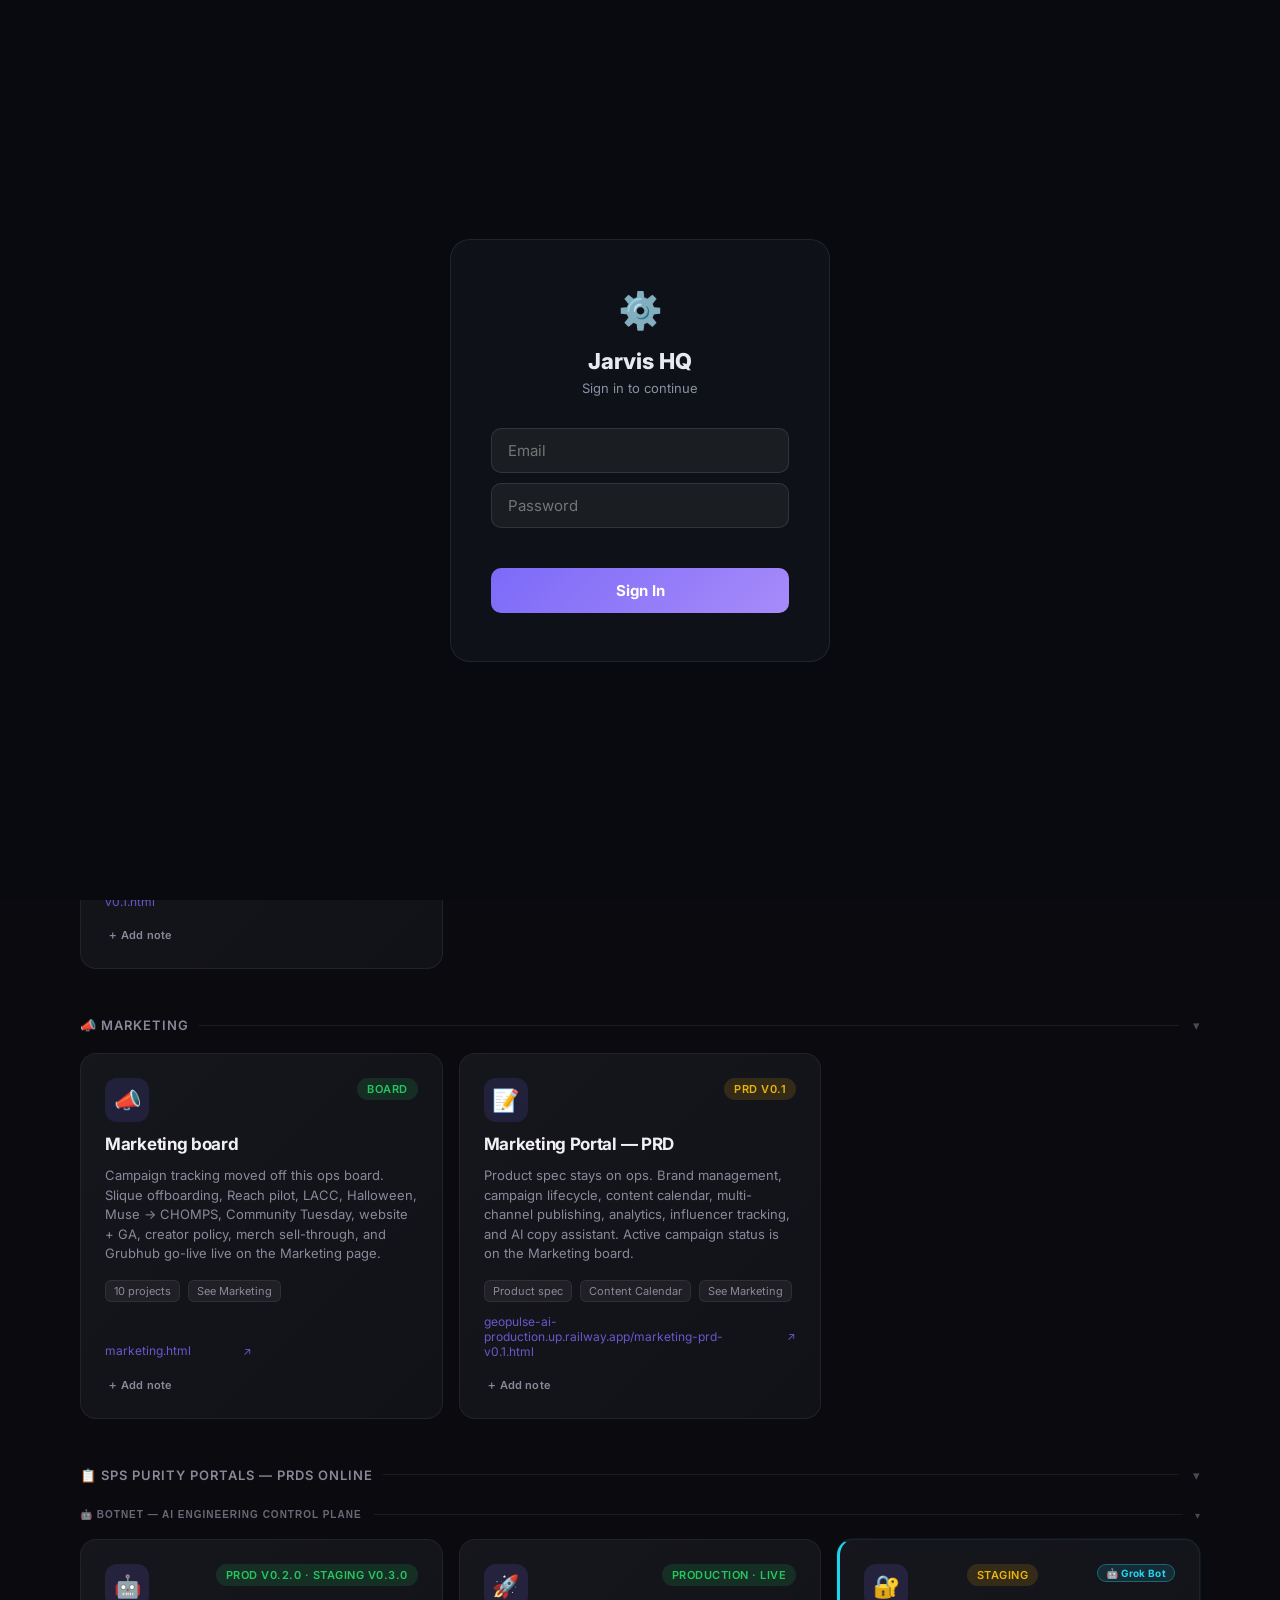
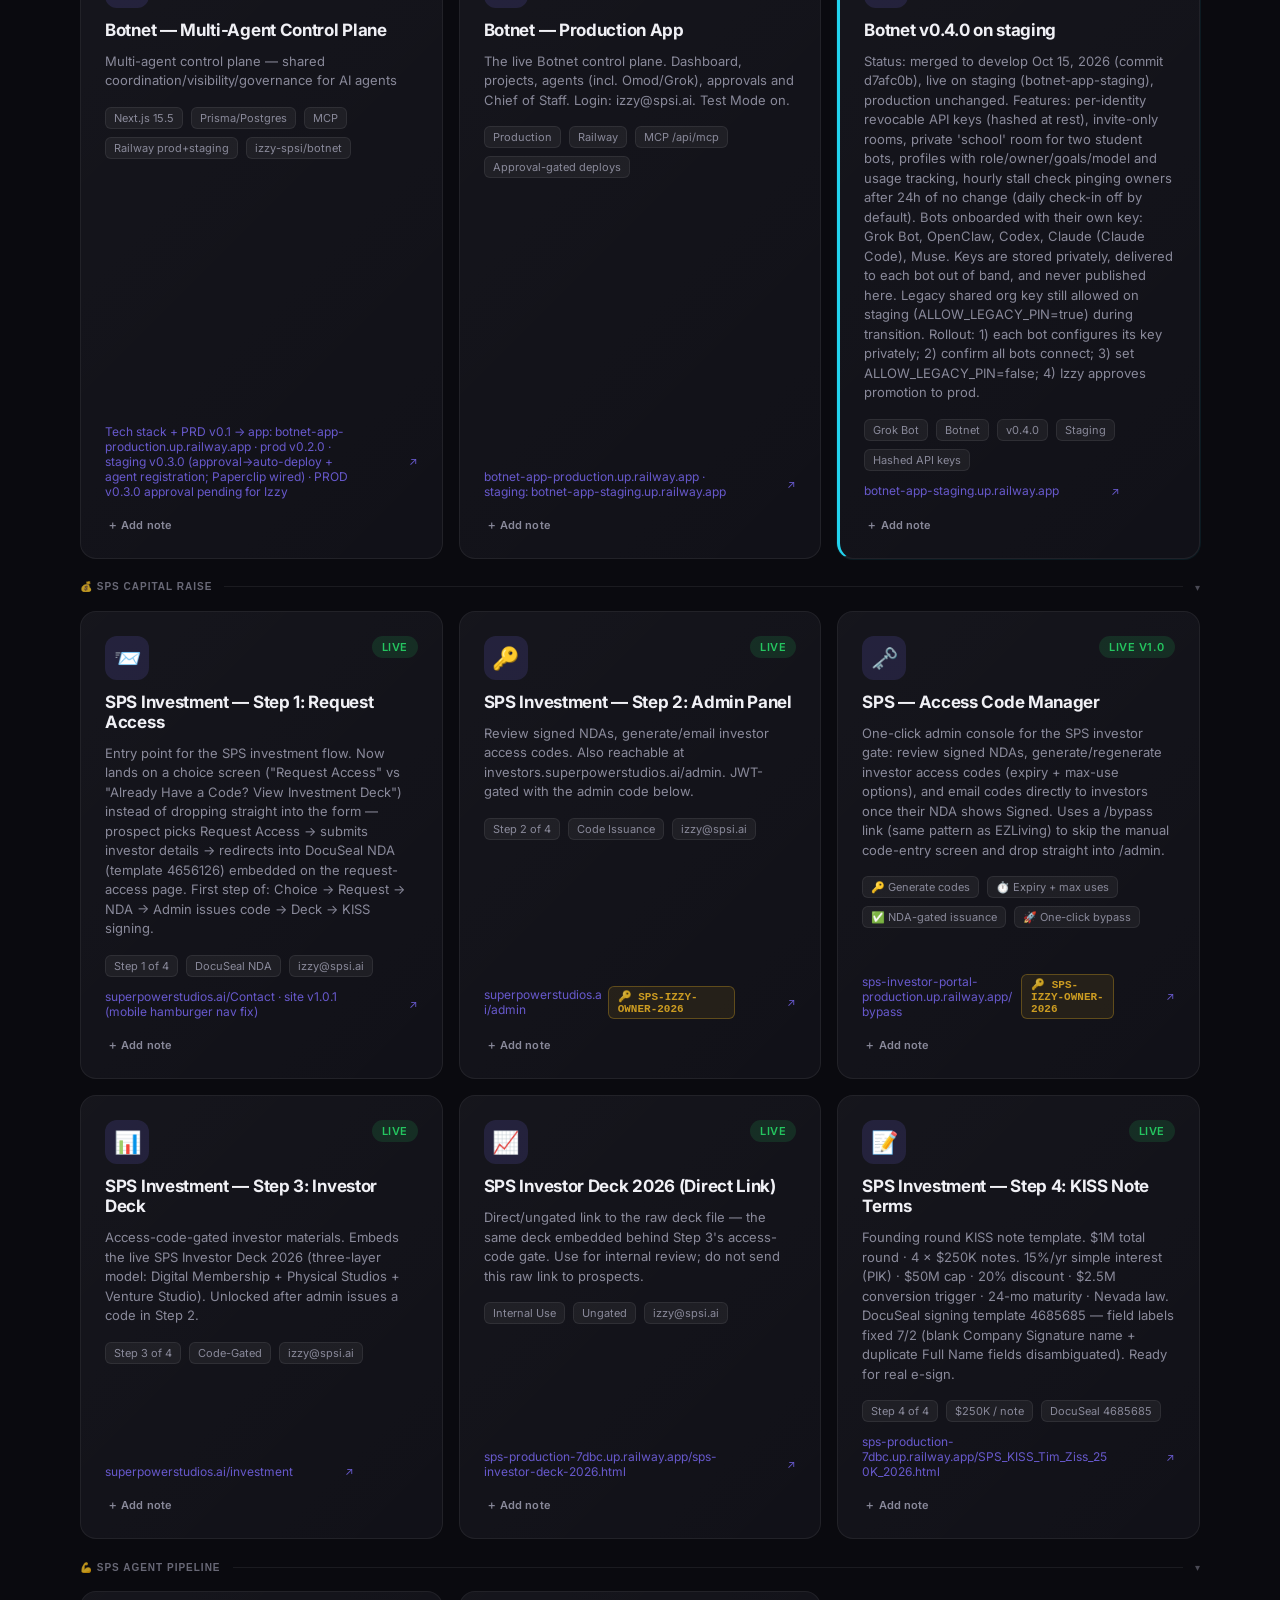
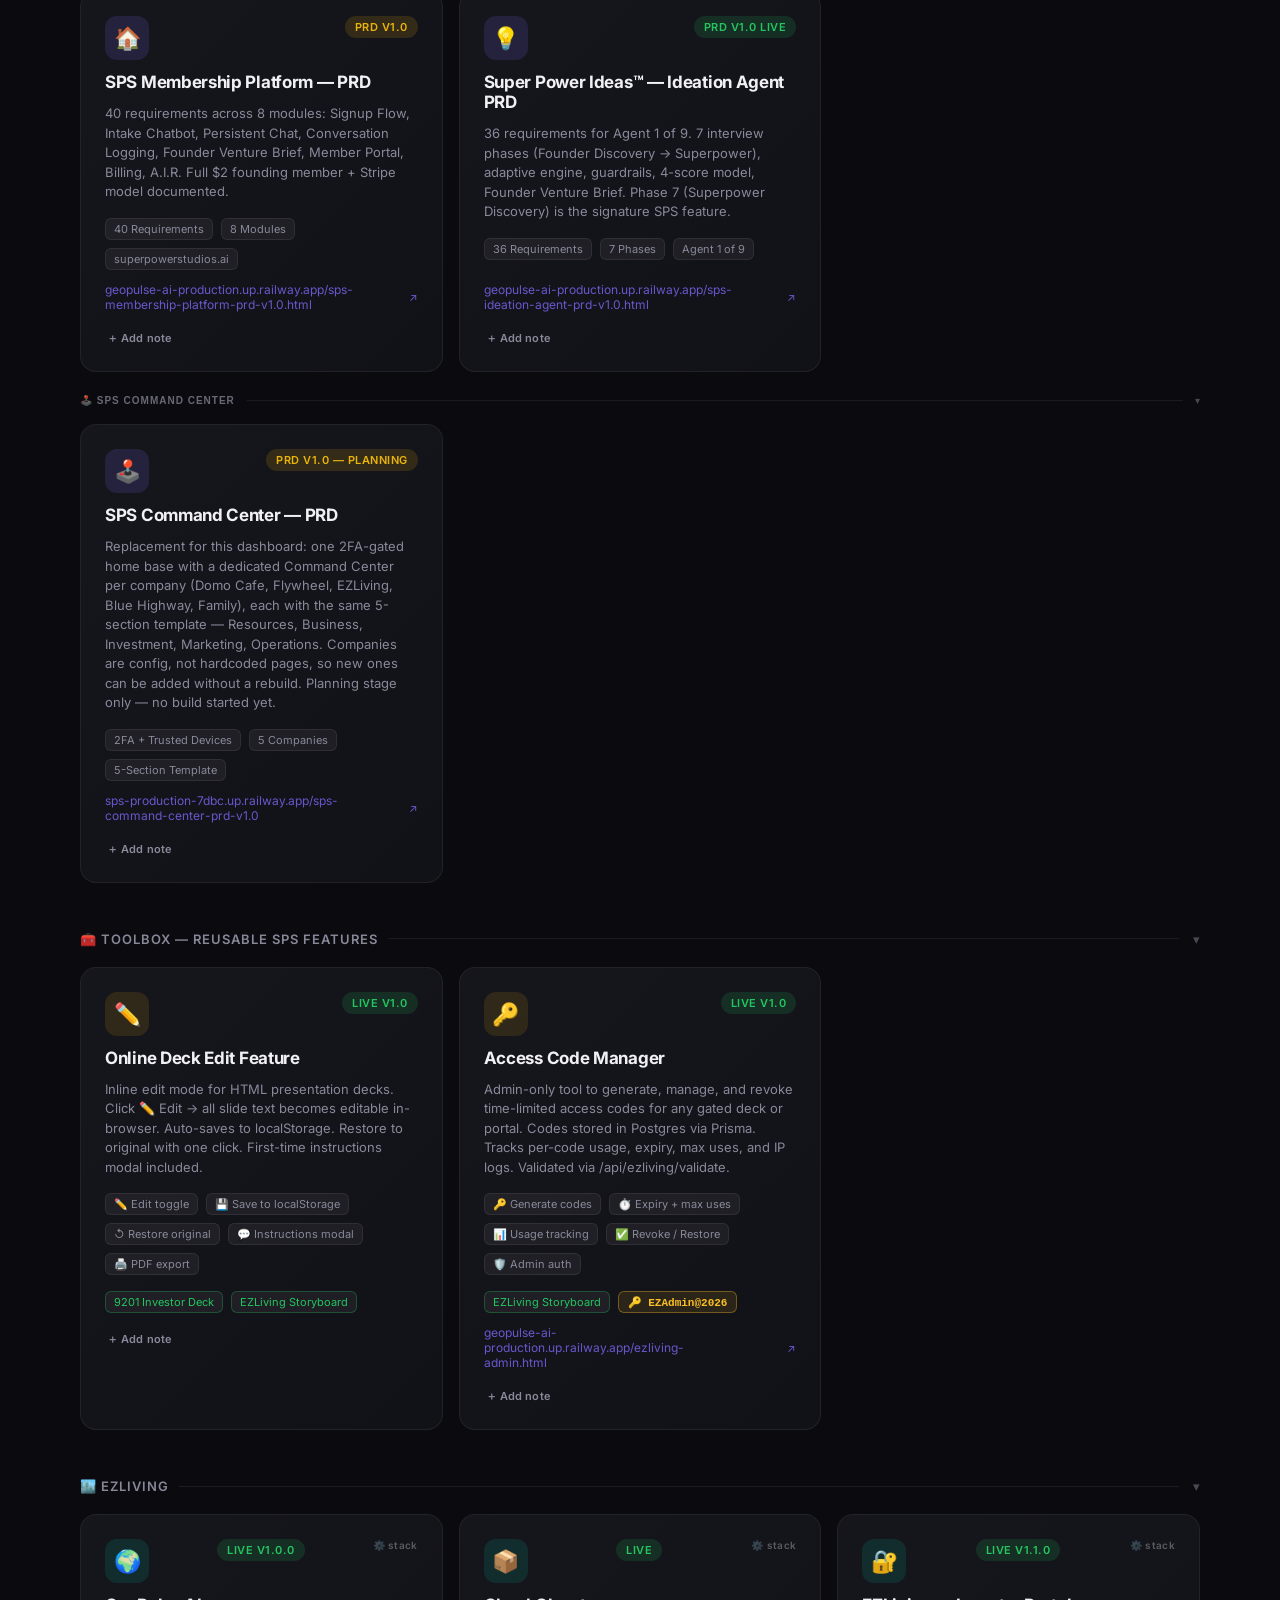
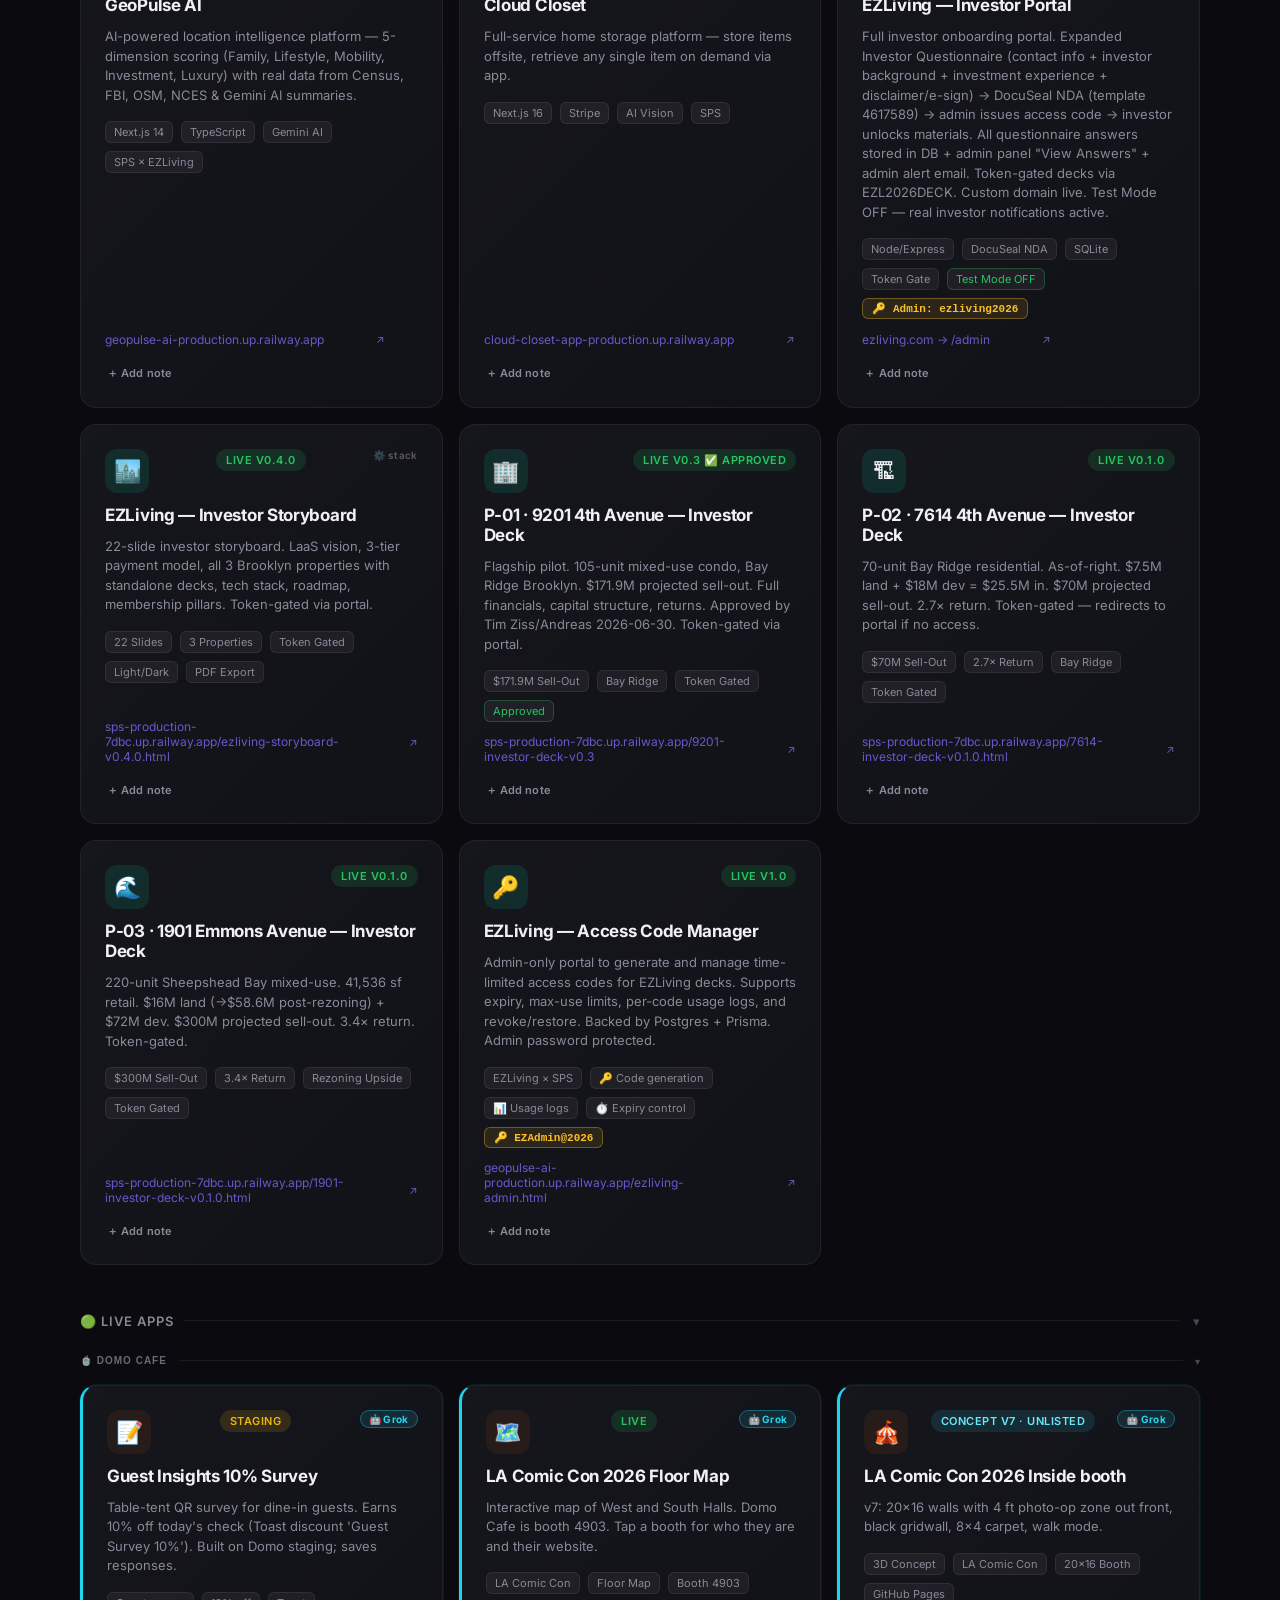
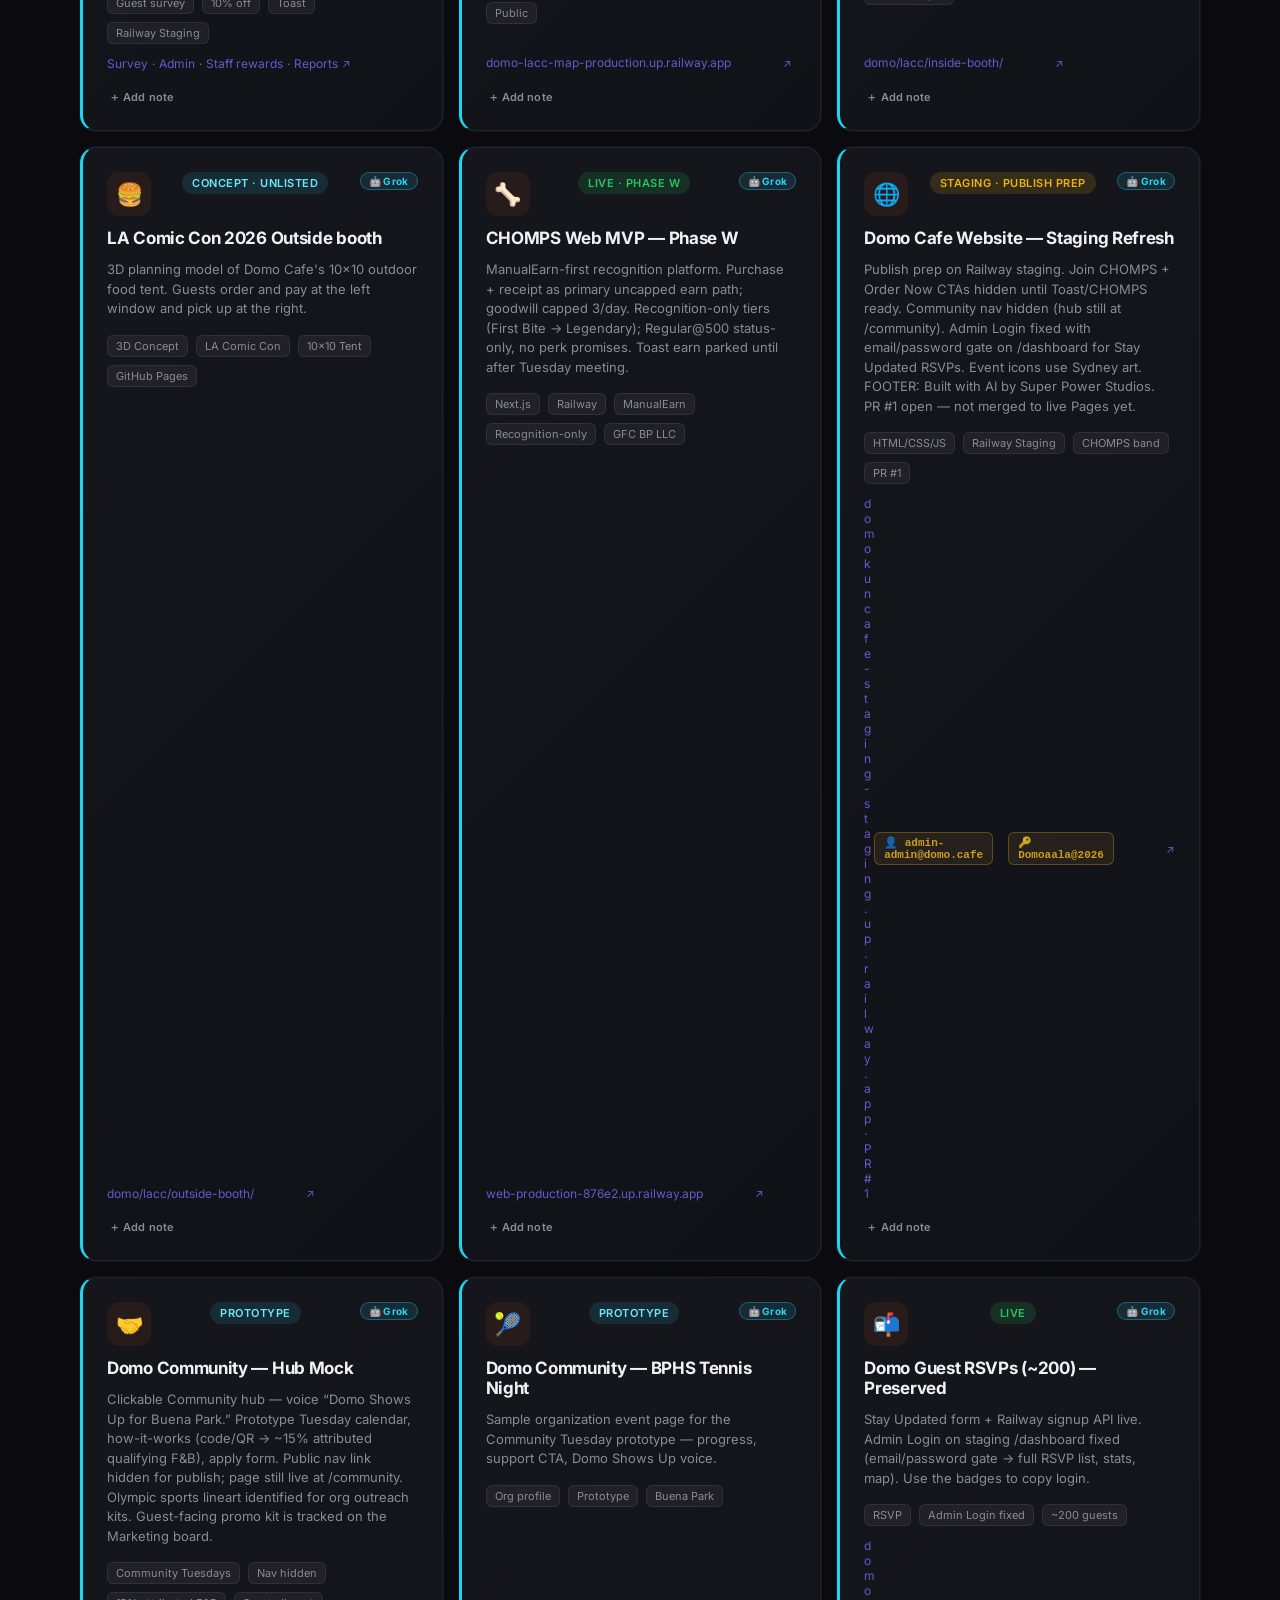
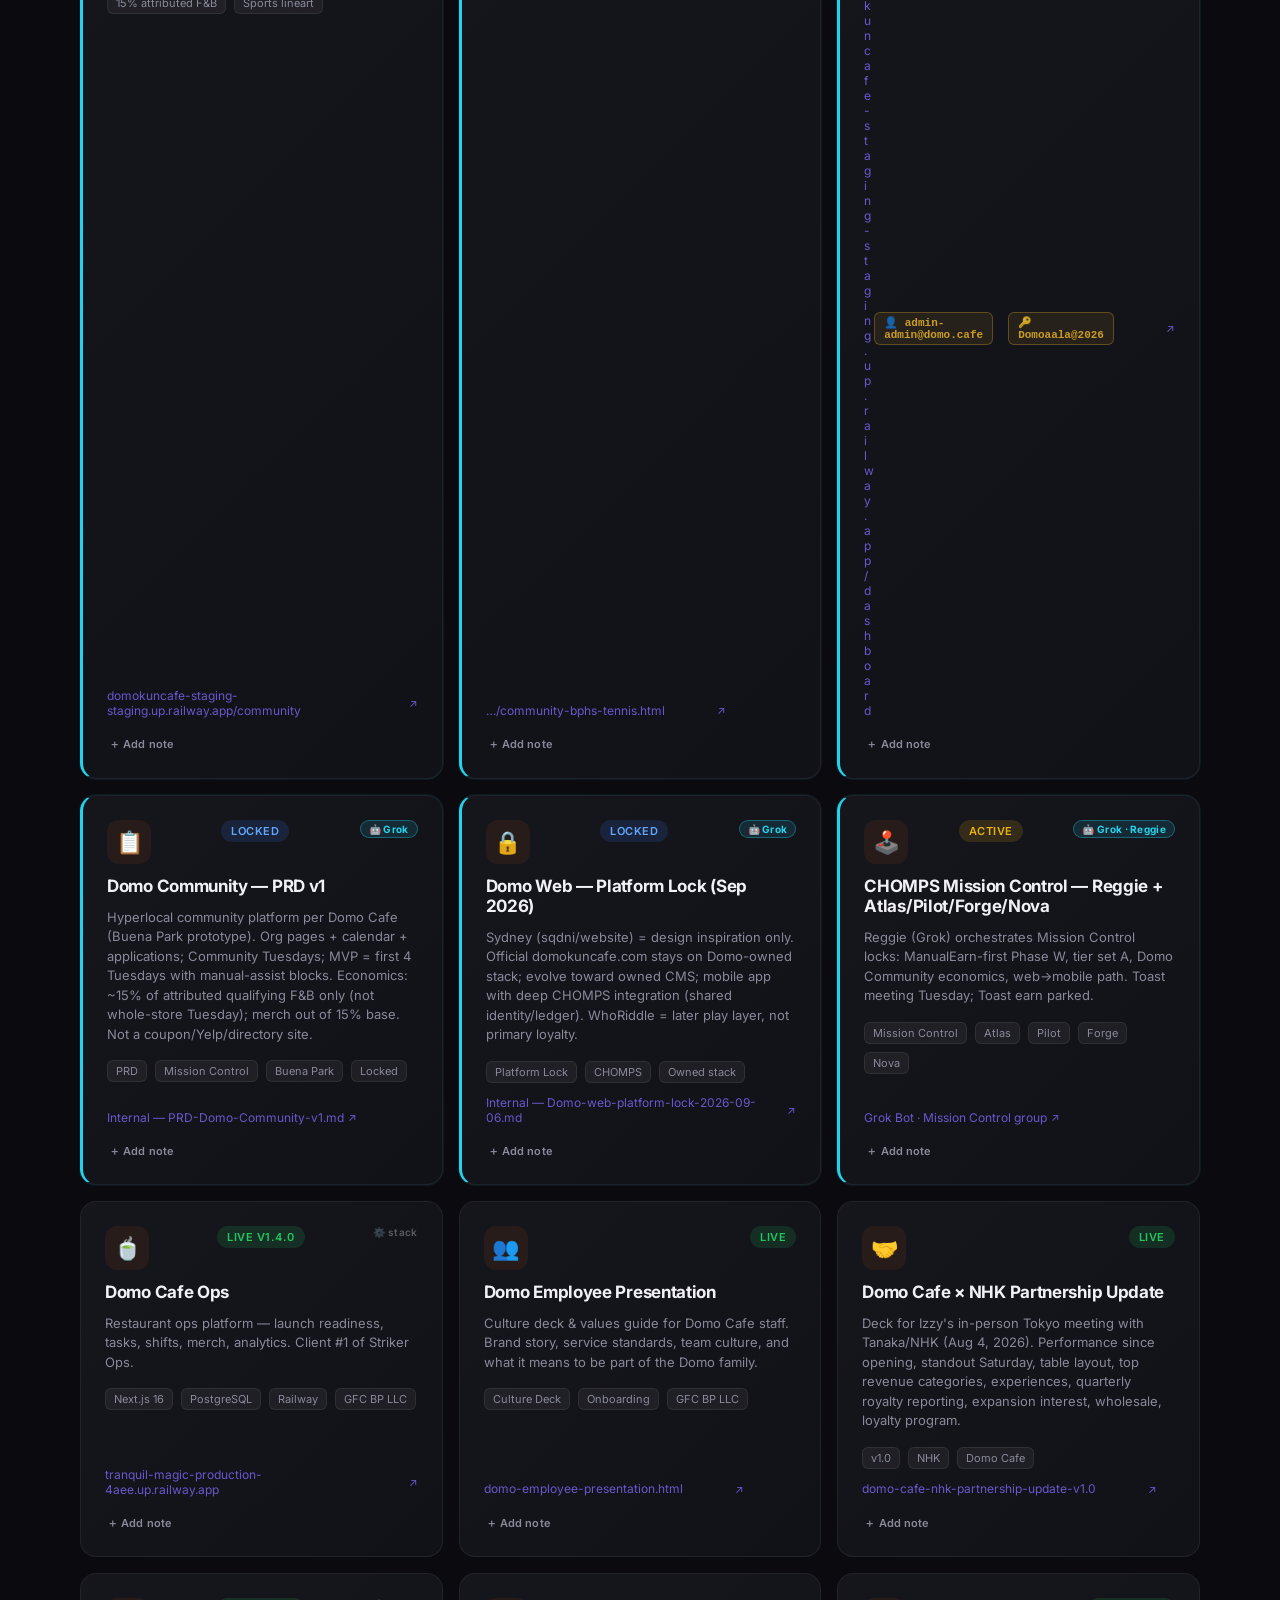
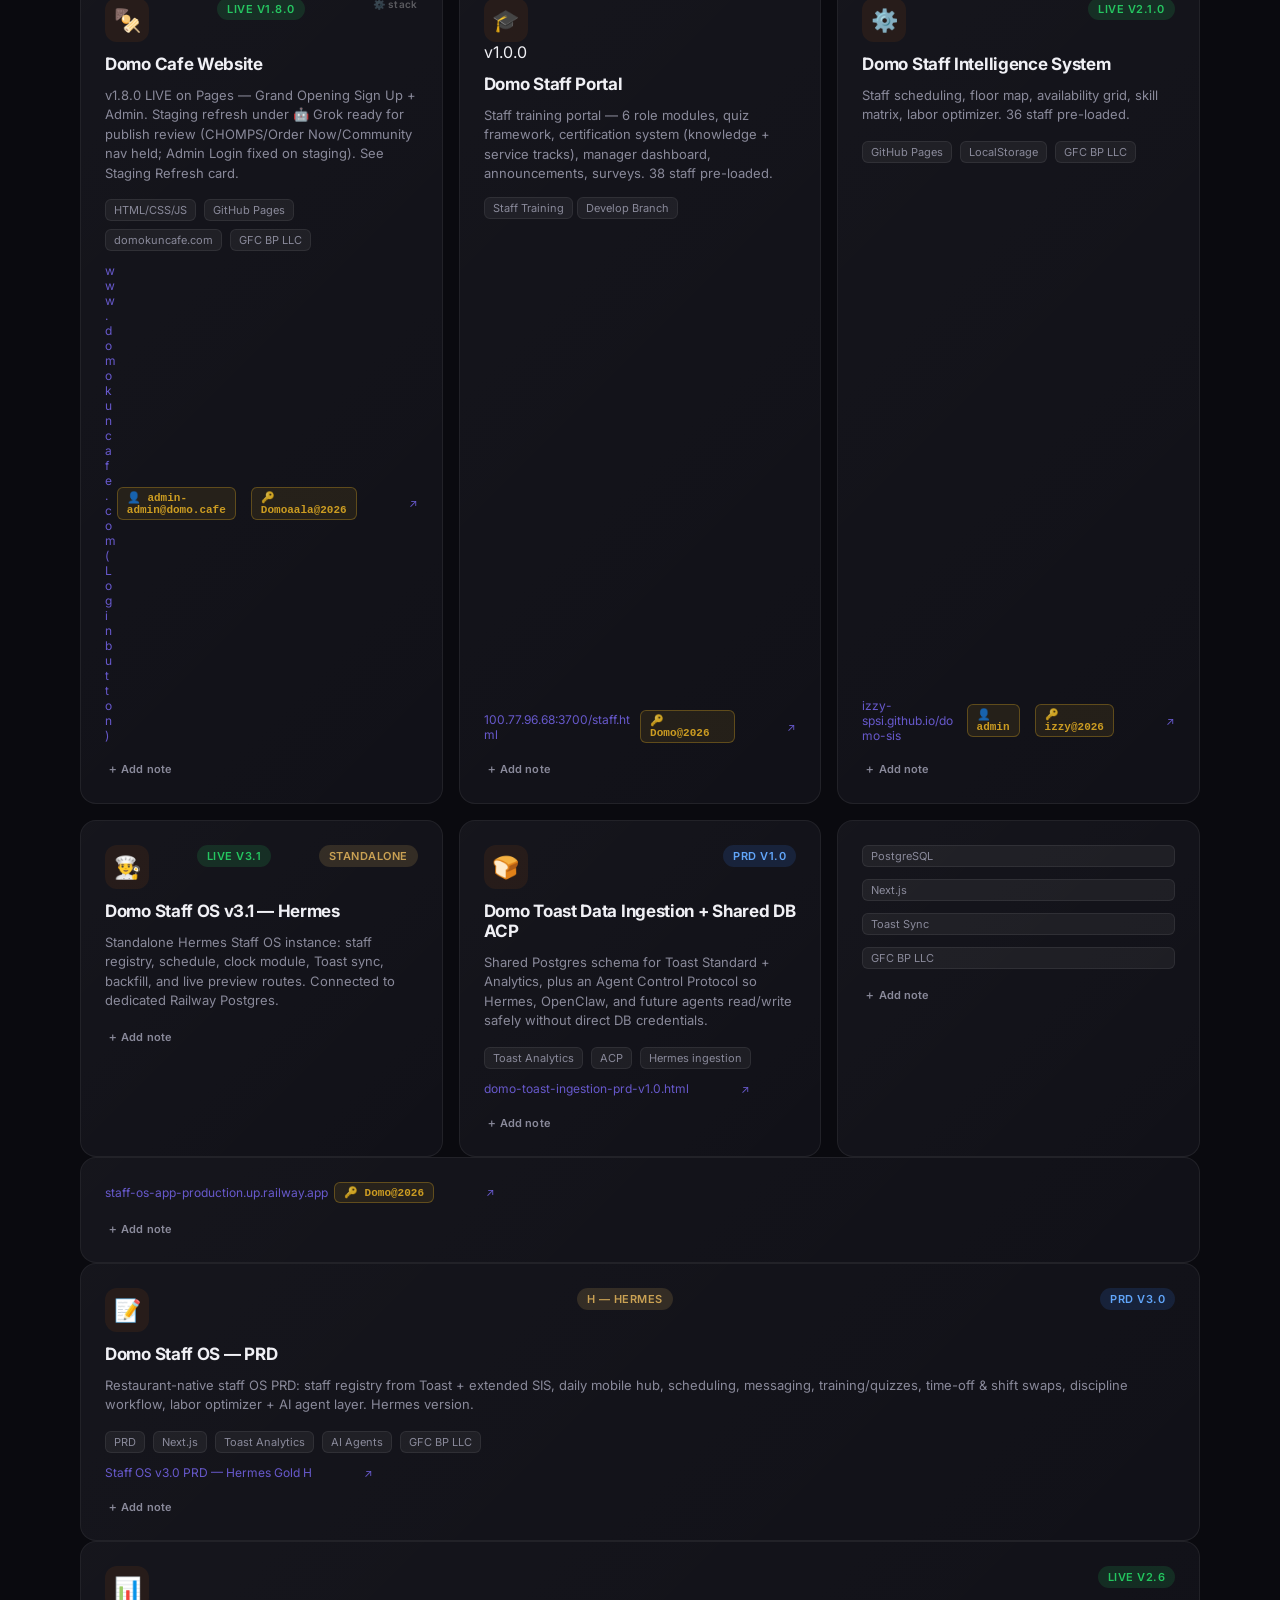
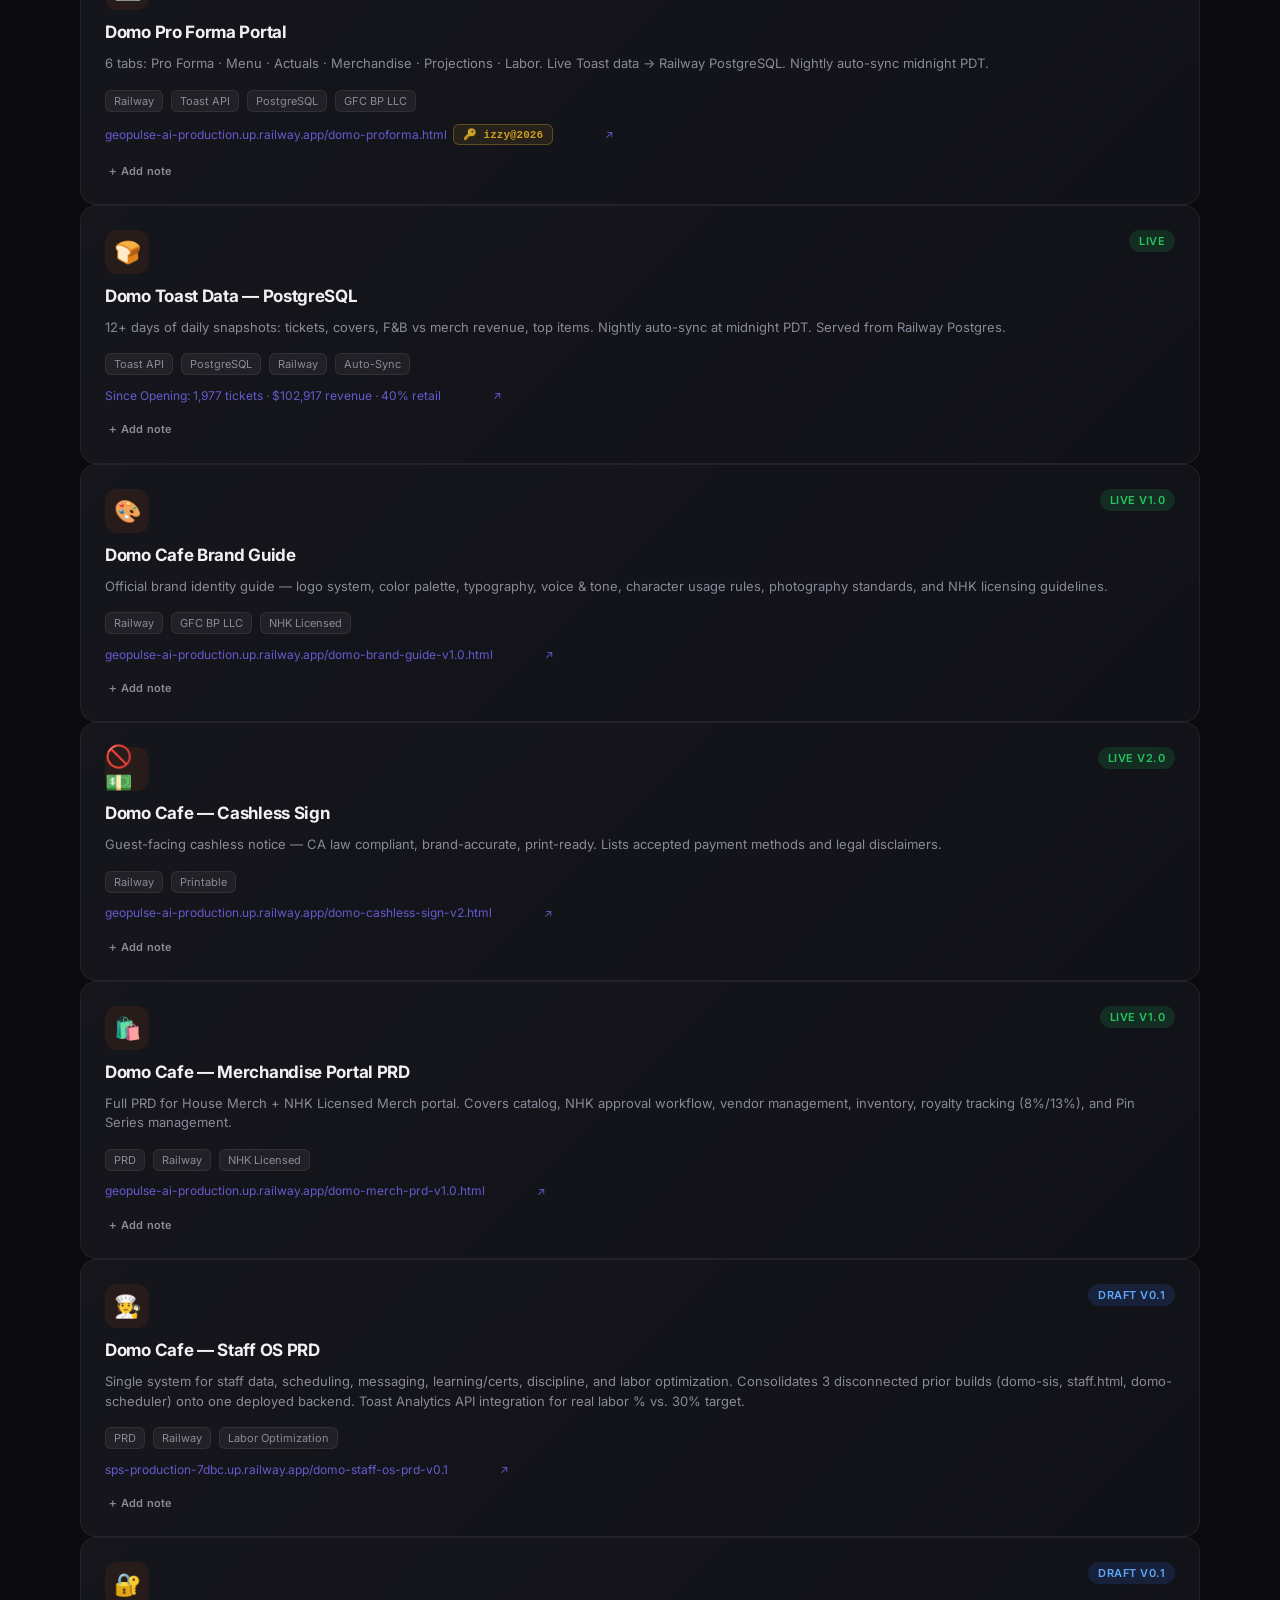
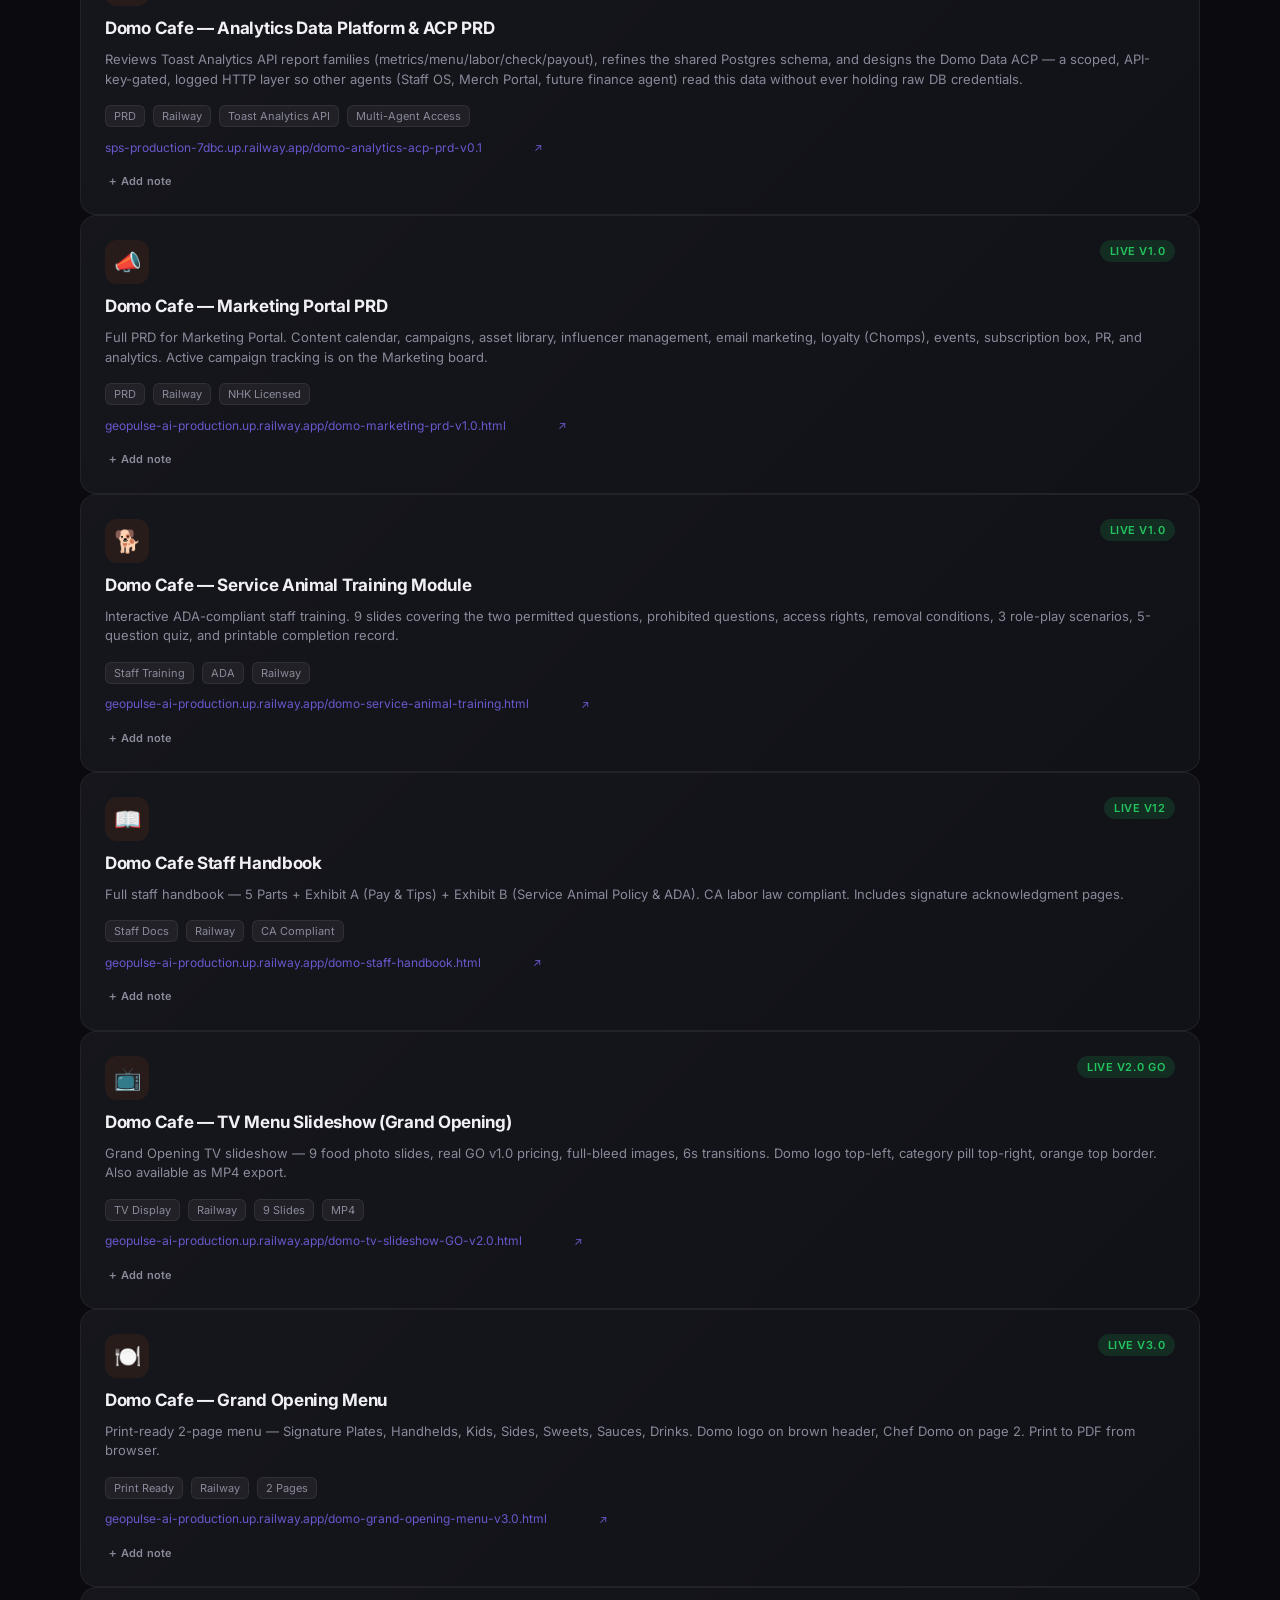
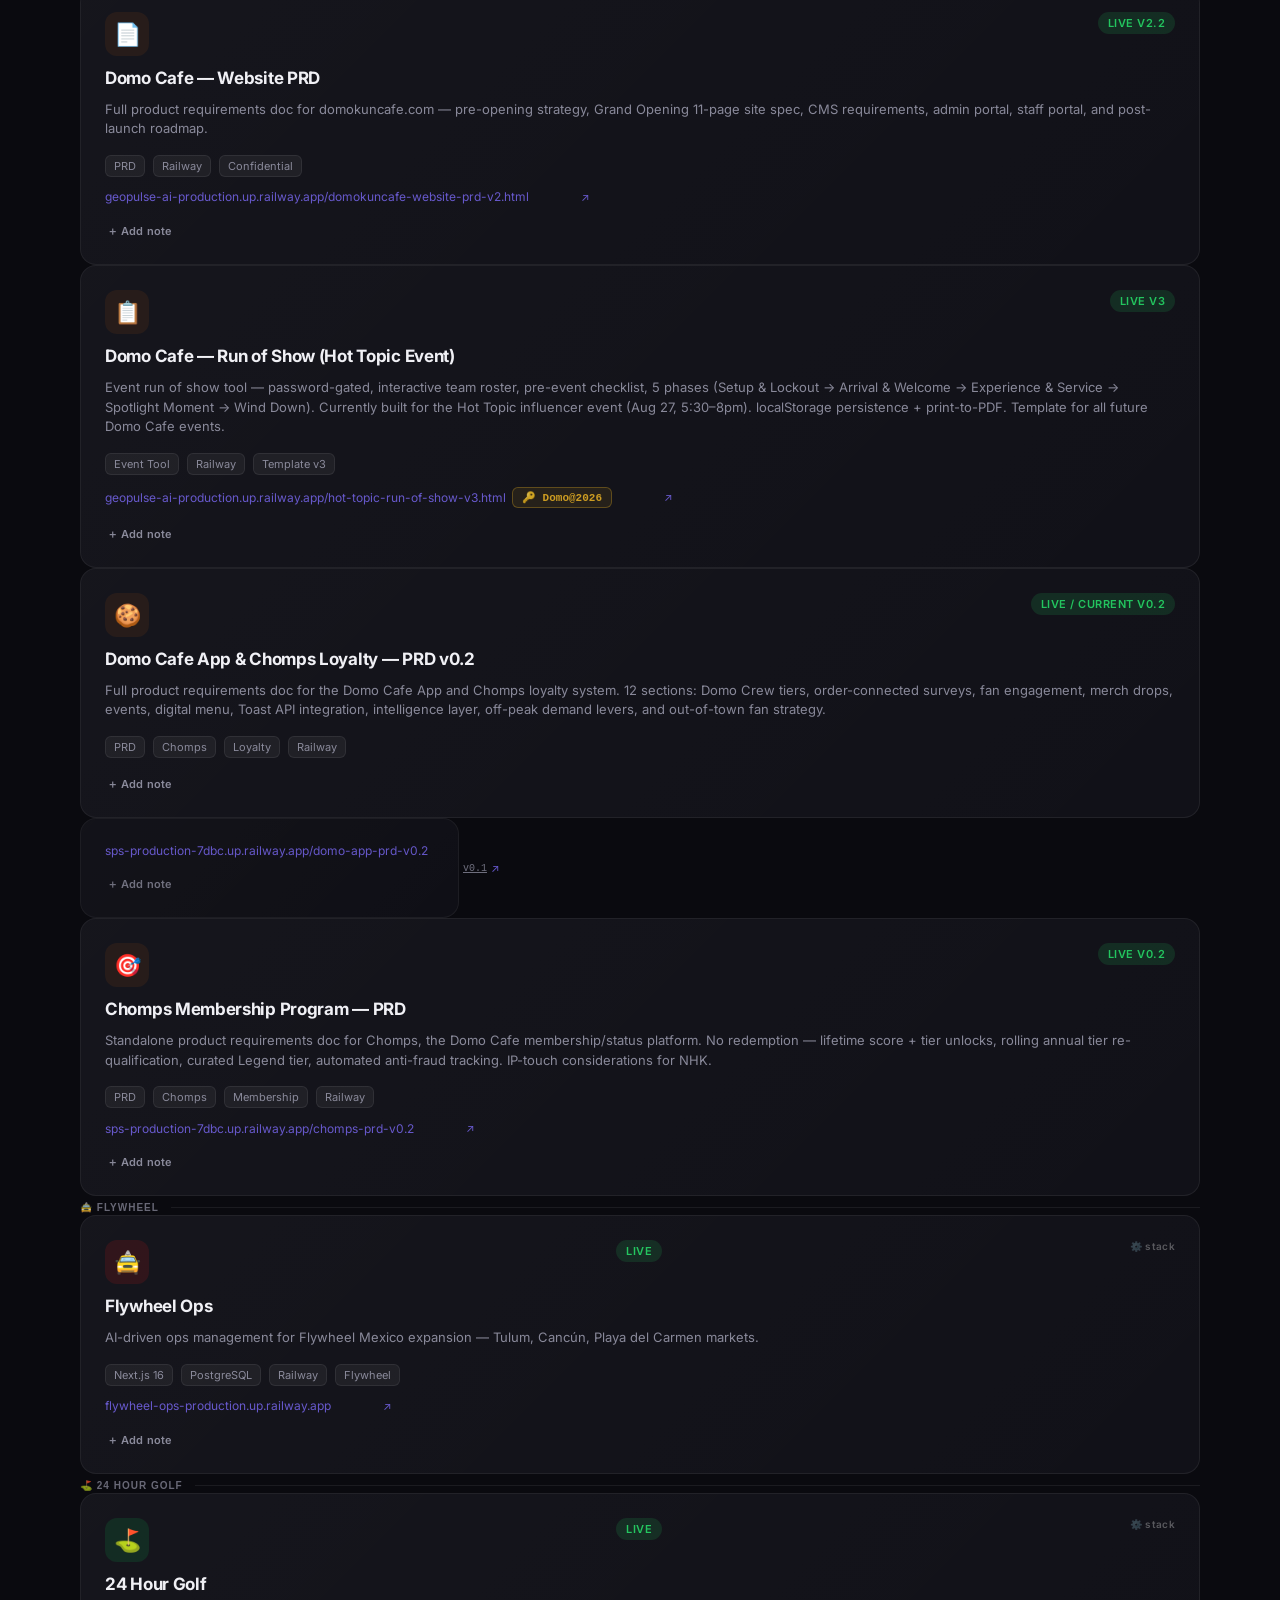
==== commit 54bd88ea: "Merge c5012fa94d6f22102cbf35f4f69af6d63a36f665 into 9da503e899f440dddcb2e5f09a178e1b6258b28d" ====
--- a/index.html
+++ b/index.html
@@ -369,6 +369,16 @@
     }
     .filter-tab:hover { border-color: var(--border-hover); color: var(--text); }
     .filter-tab.active { background: var(--accent); border-color: var(--accent); color: #fff; }
+    a.filter-tab {
+      text-decoration: none;
+      display: inline-flex;
+      align-items: center;
+    }
+    a.filter-tab.filter-jump {
+      border-color: rgba(167,139,250,0.35);
+      color: #c4b5fd;
+    }
+    a.filter-tab.filter-jump:hover { color: #fff; border-color: rgba(167,139,250,0.7); }
     .view-controls {
       margin-left: auto;
       display: flex;
@@ -759,6 +769,7 @@
     <span class="search-hint" id="searchHint">/</span>
   </div>
   <div style="display:flex;align-items:center;gap:20px;">
+    <a href="marketing.html" style="font-size:13px;font-weight:600;color:#c4b5fd;text-decoration:none;display:flex;align-items:center;gap:6px;">📣 Marketing</a>
     <a href="labs.html" style="font-size:13px;font-weight:600;color:#a78bfa;text-decoration:none;display:flex;align-items:center;gap:6px;">⚗️ Labs <span style="background:linear-gradient(135deg,#7c6af8,#a78bfa);color:white;font-size:10px;font-weight:700;padding:2px 7px;border-radius:20px;">NEW</span></a>
     <button onclick="doLogout()" style="font-size:12px;font-weight:600;padding:6px 14px;border-radius:8px;border:1px solid rgba(255,255,255,0.12);background:transparent;color:#8891a4;cursor:pointer;font-family:Inter,sans-serif;transition:all 0.15s;">⎋ Logout</button>
     <button type="button" id="editModeBtn" onclick="toggleEditMode()" title="Edit card text and notes" aria-pressed="false" style="font-size:12px;font-weight:600;padding:6px 14px;border-radius:8px;border:1px solid rgba(255,255,255,0.12);background:transparent;color:#8891a4;cursor:pointer;font-family:Inter,sans-serif;transition:all 0.15s;display:flex;align-items:center;gap:6px;">&#9998; Edit</button>
@@ -812,7 +823,7 @@
   <button class="filter-tab" data-filter="ezliving">🏙️ EZLiving</button>
   <button class="filter-tab" data-filter="personal">🌏 Personal</button>
   <button class="filter-tab" data-filter="merch">🛒 Merch</button>
-  <button class="filter-tab" data-filter="marketing">📣 Marketing</button>
+  <a class="filter-tab filter-jump" href="marketing.html">📣 Marketing</a>
   <button class="filter-tab" data-filter="toolbox">🧰 Toolbox</button>
   <div class="view-controls">
     <button class="view-btn active" id="cardViewBtn" title="Card view">⊞</button>
@@ -870,19 +881,31 @@
   </div>
   <div class="grid">
 
+    <a class="card marketing" href="marketing.html">
+      <div class="card-top">
+        <div class="card-icon">📣</div>
+        <span class="badge badge-live">Board</span>
+      </div>
+      <div class="card-name">Marketing board</div>
+      <div class="card-desc">Campaign tracking moved off this ops board. Slique offboarding, Reach pilot, LACC, Halloween, Muse → CHOMPS, Community Tuesday, website + GA, creator policy, merch sell-through, and Grubhub go-live live on the Marketing page.</div>
+      <div class="card-meta">
+        <span class="tag">10 projects</span>
+        <span class="tag">See Marketing</span>
+      </div>
+      <div class="card-url">marketing.html</div>
+    </a>
+
     <a class="card marketing" href="https://geopulse-ai-production.up.railway.app/marketing-prd-v0.1.html" target="_blank">
       <div class="card-top">
         <div class="card-icon">📝</div>
         <span class="badge badge-building">PRD v0.1</span>
       </div>
       <div class="card-name">Marketing Portal — PRD</div>
-      <div class="card-desc">Full product requirements for the Marketing Portal. Covers brand management, campaign lifecycle, content calendar, multi-channel publishing, analytics, influencer tracking, and AI copy assistant.</div>
-      <div class="card-meta">
-        <span class="tag">Campaigns</span>
+      <div class="card-desc">Product spec stays on ops. Brand management, campaign lifecycle, content calendar, multi-channel publishing, analytics, influencer tracking, and AI copy assistant. Active campaign status is on the Marketing board.</div>
+      <div class="card-meta">
+        <span class="tag">Product spec</span>
         <span class="tag">Content Calendar</span>
-        <span class="tag">IG / TikTok</span>
-        <span class="tag">Email / SMS</span>
-        <span class="tag">Domo Cafe</span>
+        <span class="tag">See Marketing</span>
       </div>
       <div class="card-url">geopulse-ai-production.up.railway.app/marketing-prd-v0.1.html</div>
     </a>
@@ -1429,7 +1452,7 @@
         <span class="agent-chip agent-grok">🤖 Grok</span>
       </div>
       <div class="card-name">Domo Community — Hub Mock</div>
-      <div class="card-desc">Clickable Community hub — voice “Domo Shows Up for Buena Park.” Prototype Tuesday calendar, how-it-works (code/QR → ~15% attributed qualifying F&amp;B), apply form. Public nav link hidden for publish; page still live at /community. Olympic sports lineart identified for org outreach kits.</div>
+      <div class="card-desc">Clickable Community hub — voice “Domo Shows Up for Buena Park.” Prototype Tuesday calendar, how-it-works (code/QR → ~15% attributed qualifying F&amp;B), apply form. Public nav link hidden for publish; page still live at /community. Olympic sports lineart identified for org outreach kits. Guest-facing promo kit is tracked on the Marketing board.</div>
       <div class="card-meta">
         <span class="tag">Community Tuesdays</span>
         <span class="tag">Nav hidden</span>
@@ -1780,7 +1803,7 @@
         <span class="badge badge-live">Live v1.0</span>
       </div>
       <div class="card-name">Domo Cafe — Marketing Portal PRD</div>
-      <div class="card-desc">Full PRD for Marketing Portal. Content calendar, campaigns, asset library, influencer management, email marketing, loyalty (Chomps), events, subscription box, PR, and analytics.</div>
+      <div class="card-desc">Full PRD for Marketing Portal. Content calendar, campaigns, asset library, influencer management, email marketing, loyalty (Chomps), events, subscription box, PR, and analytics. Active campaign tracking is on the Marketing board.</div>
       <div class="card-meta">
         <span class="tag">PRD</span>
         <span class="tag">Railway</span>
@@ -2819,6 +2842,7 @@
 
   // ─── VENTURE FILTER TABS ───
   document.querySelectorAll('.filter-tab').forEach(function(tab) {
+    if (!tab.dataset.filter) return;
     tab.addEventListener('click', function() {
       document.querySelectorAll('.filter-tab').forEach(function(t) { t.classList.remove('active'); });
       this.classList.add('active');
